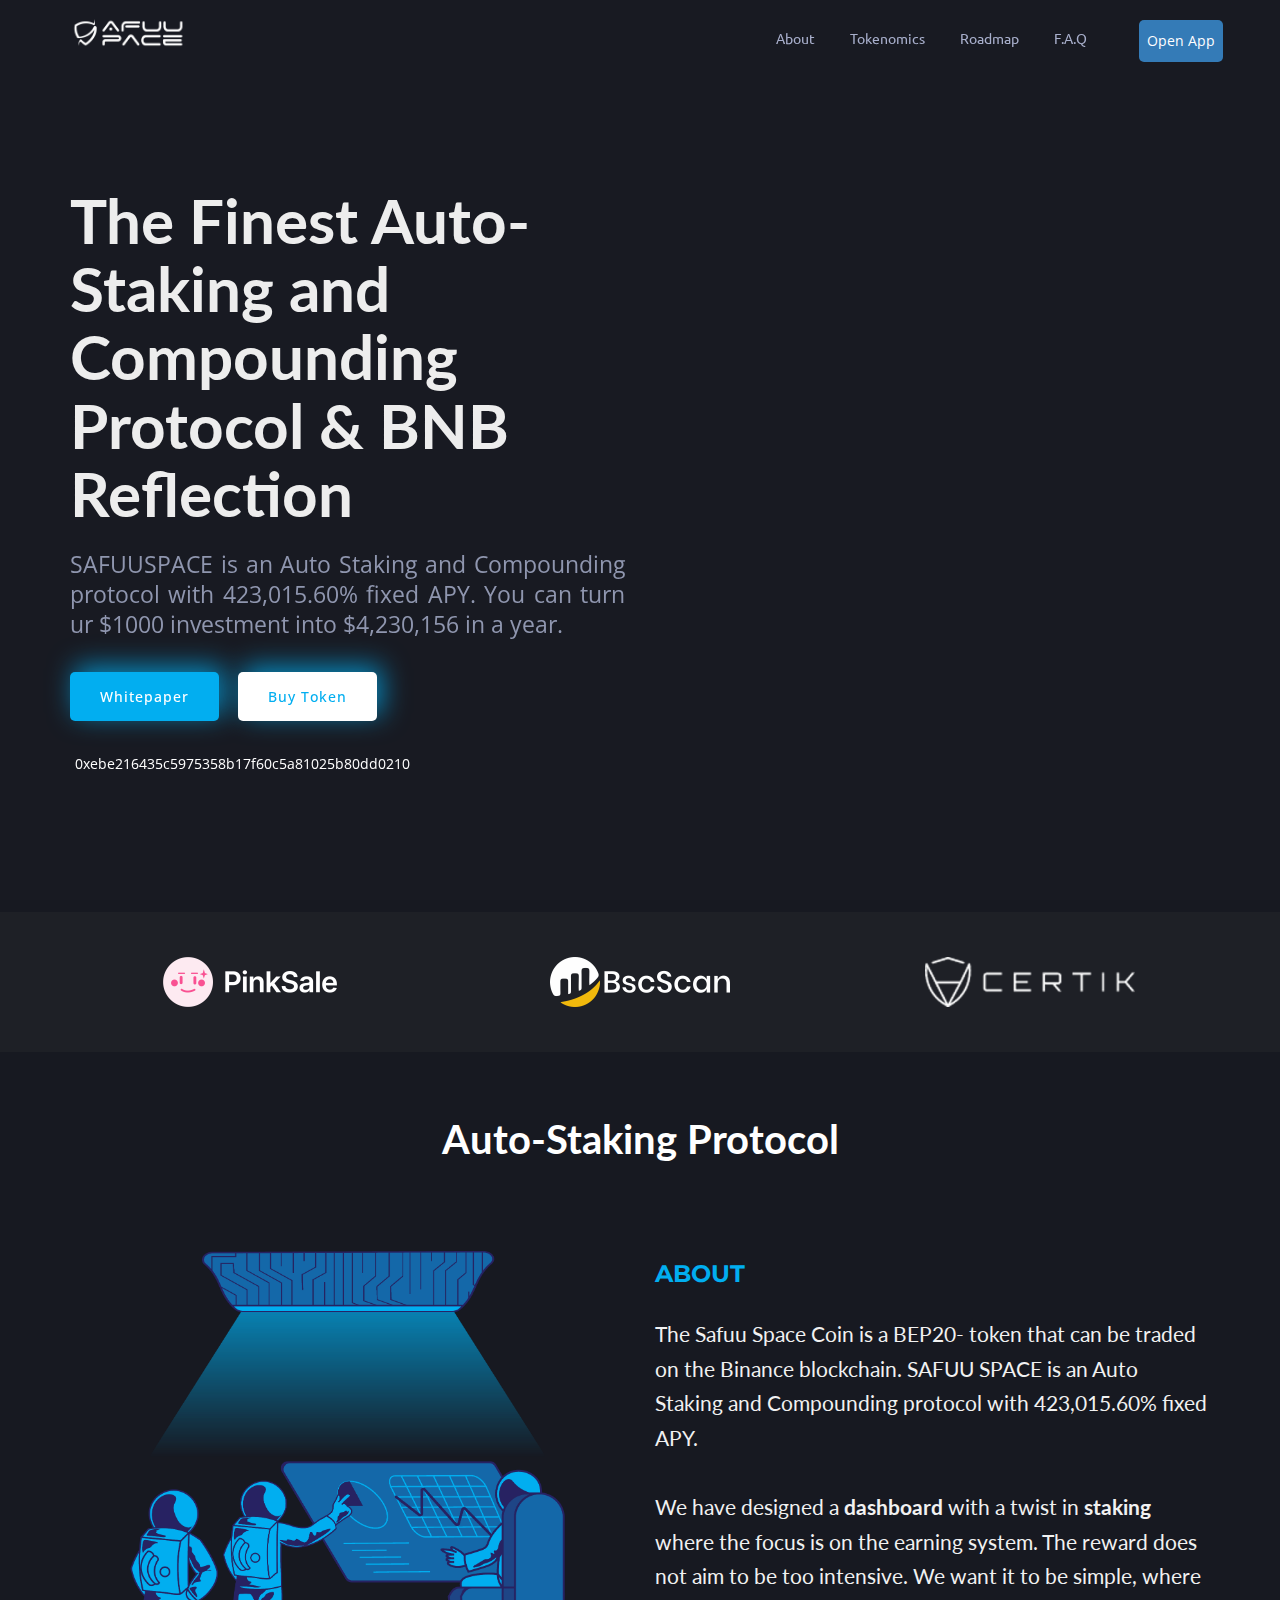
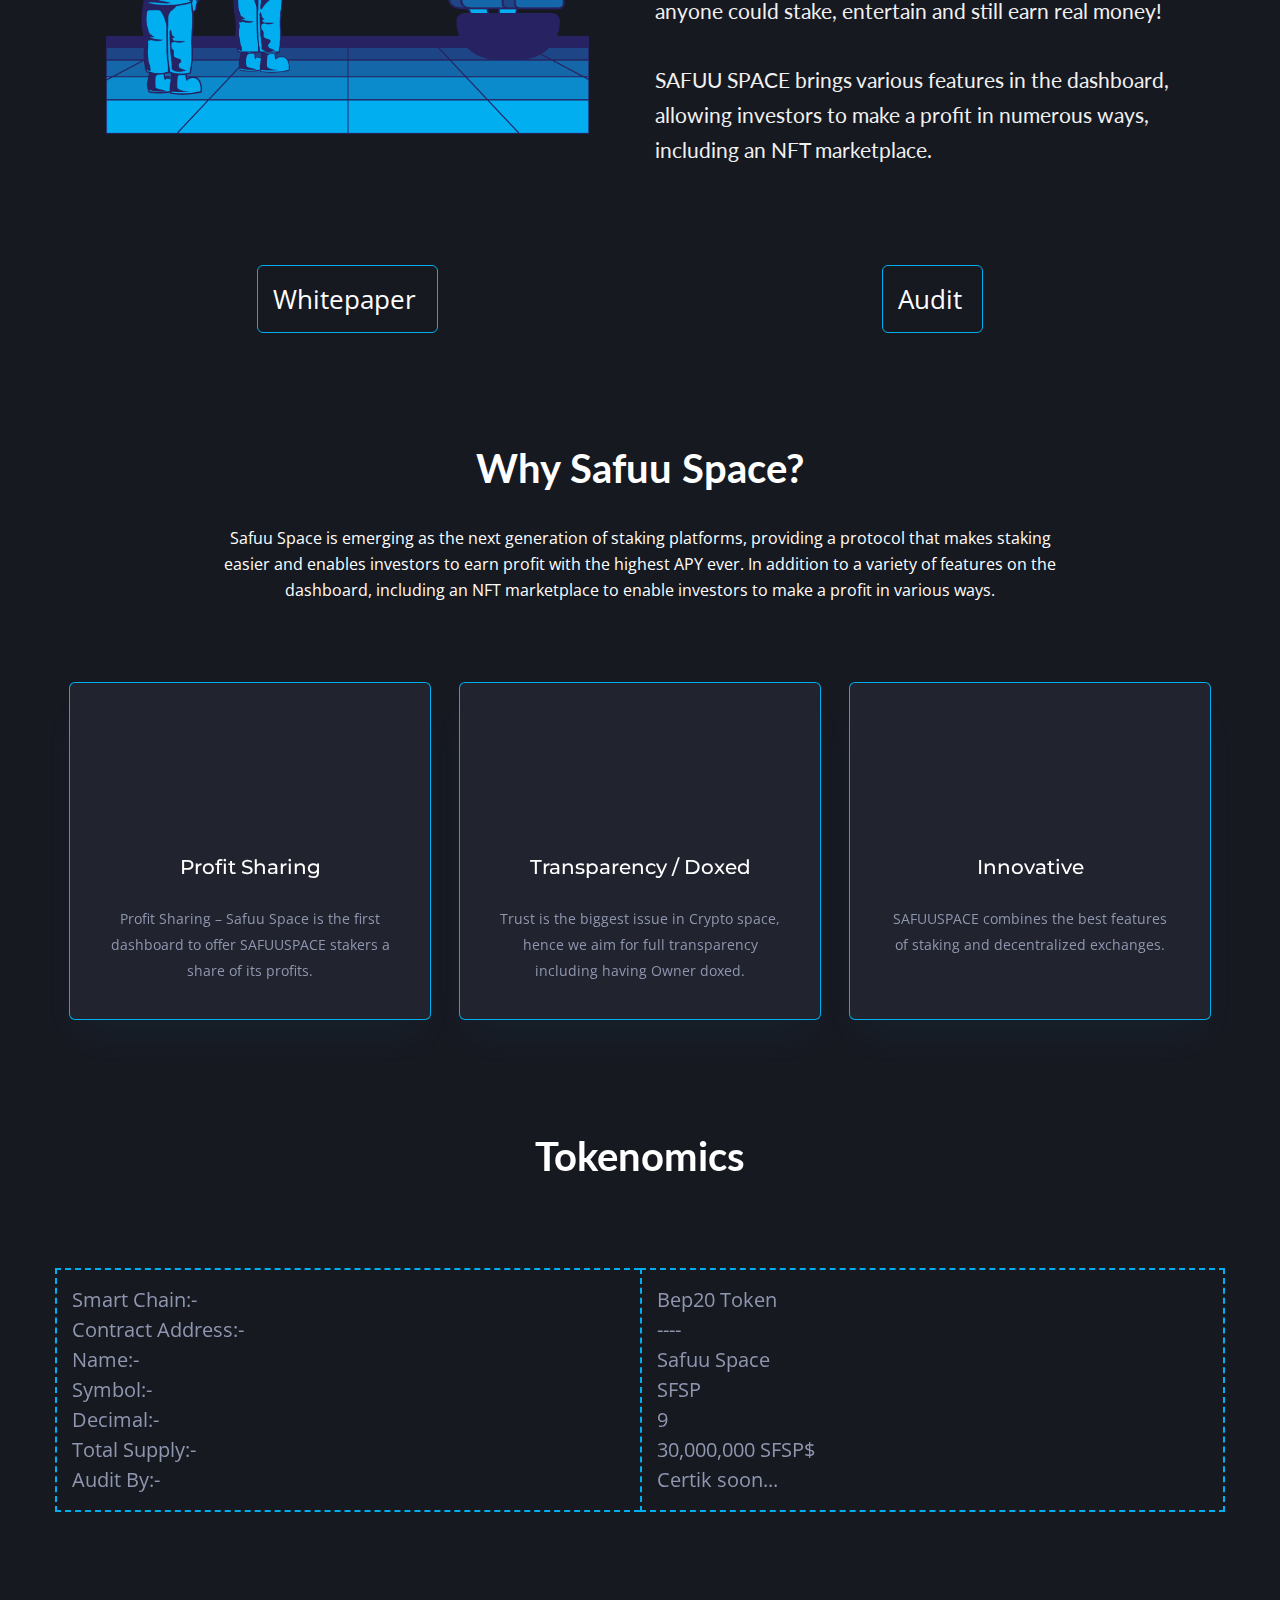
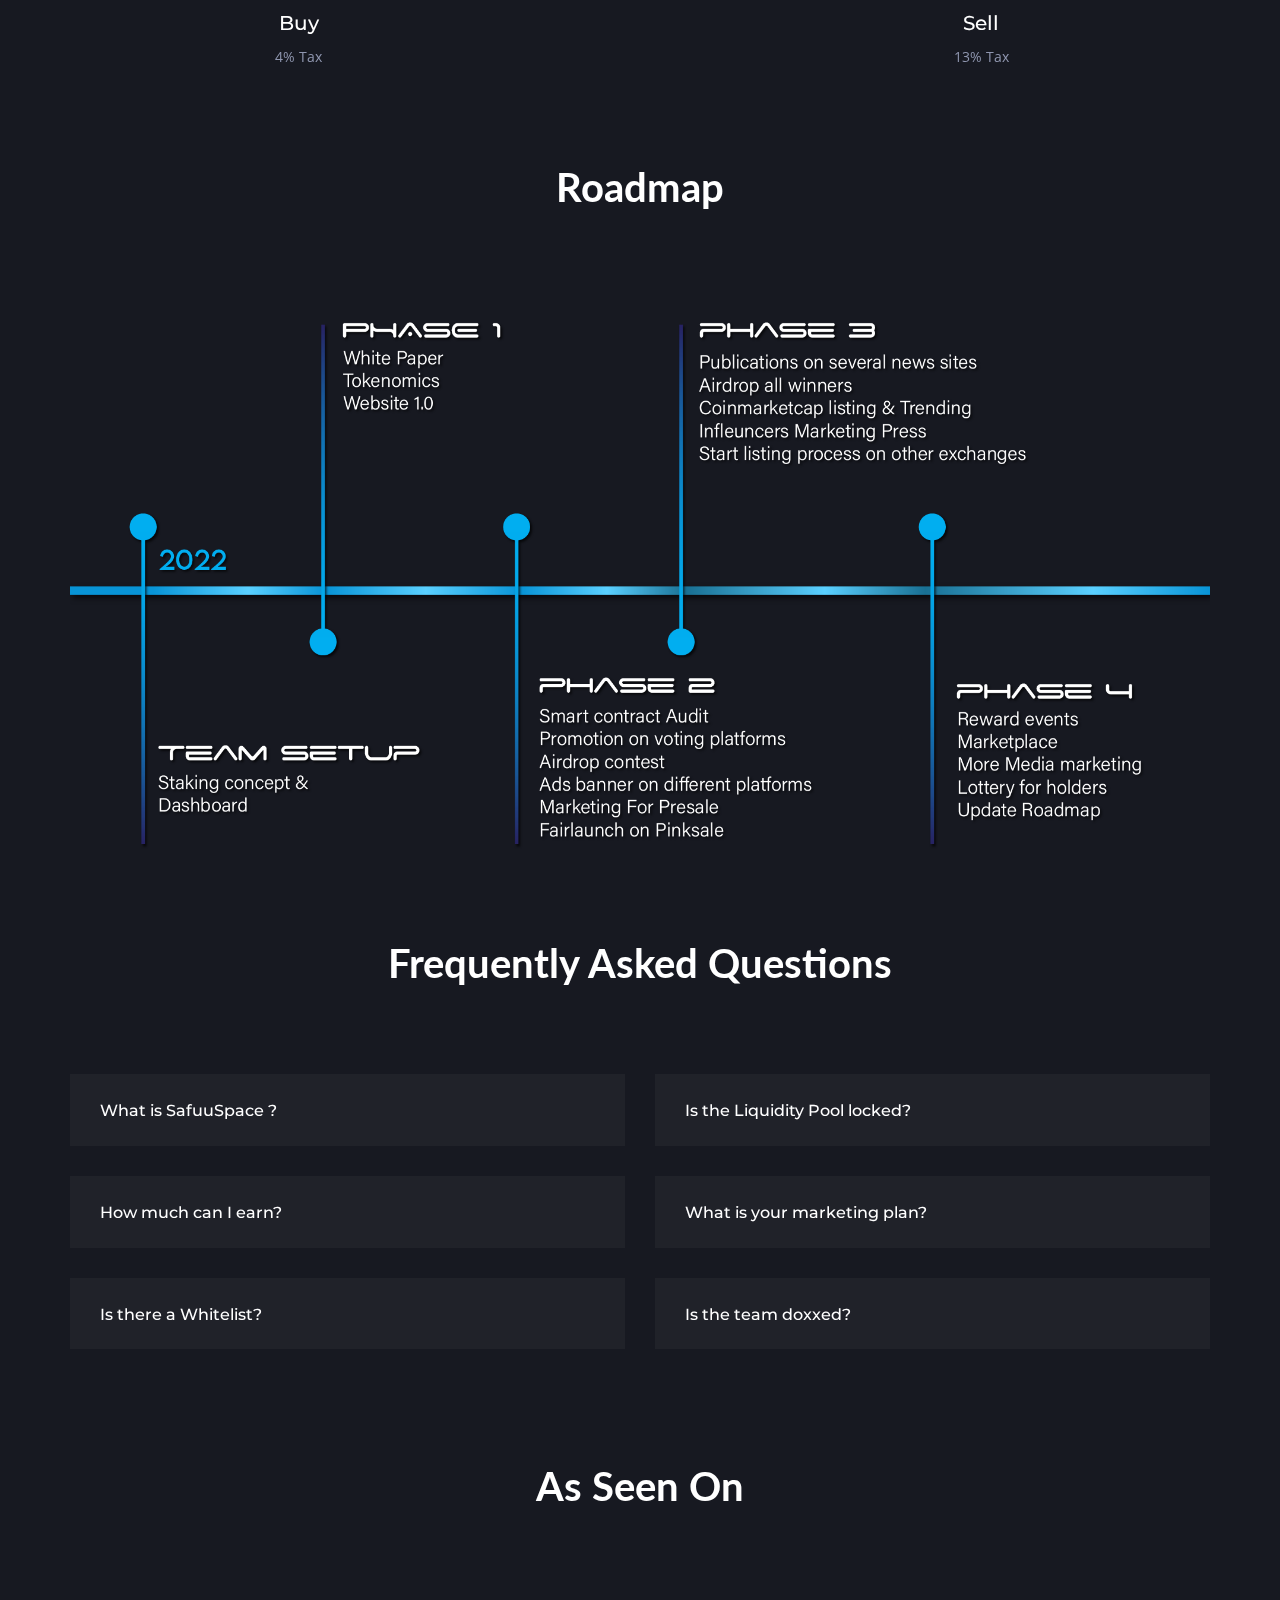
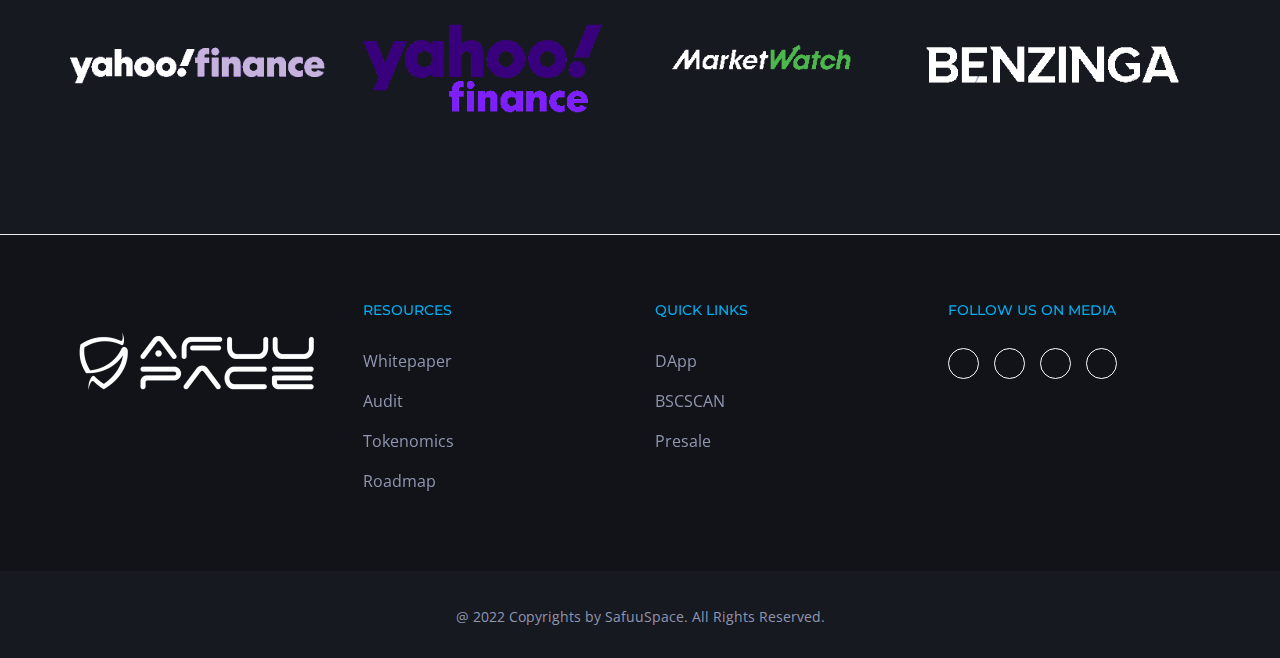
==== index.html @ 27719925 "updates" ====
<!DOCTYPE html>
<html lang="en">
	
<!-- Mirrored from bilalmghl.online/html/crypto/crypto/index-2.html by HTTrack Website Copier/3.x [XR&CO'2014], Tue, 22 Mar 2022 23:23:40 GMT -->
<head>
		<meta charset="utf-8">
		<meta http-equiv="X-UA-Compatible" content="IE=edge">
		<meta name="viewport" content="width=device-width, initial-scale=1">
		<!-- The above 3 meta tags *must* come first in the head; any other head content must come *after* these tags -->
        <meta name="robots" content="index, follow" > 
        <meta name="description" content="The Safuu Space Coin is a BEP20- token that can be traded on the Binance blockchain. SAFUU SPACE is an Auto Staking and Compounding protocol with 423,015.60% fixed APY." > 
        <meta name="theme-color" content="#4b6fff">
		<title>SafuuSpace - The Finest Auto-Staking and Compounding Protocol & BNB Reflection</title>
		<!-- Bootstrap -->
		<link href="css/bootstrap.css" rel="stylesheet">
        <!-- Animate CSS -->
        <link href="css/animate.css" rel="stylesheet">
        <!-- Scroll Animation -->
        <link href="css/aos.css" rel="stylesheet">
        <!-- Flat Icon CSS -->
        <link href="css/svg.css" rel="stylesheet">
        <!-- Slick Slider CSS -->
        <link href="css/slick.css" rel="stylesheet">
        <!-- Responsive Menu css -->
        <link rel="stylesheet" href="css/responsivemenu.css">
        <!-- Typography CSS -->
        <link href="css/typography.css" rel="stylesheet">   
        <!-- Widget Css -->
        <link href="css/widget.css" rel="stylesheet">
        <!-- Short Code CSS -->
        <link href="css/shortcode.css" rel="stylesheet">
        <!-- Custom Style CSS -->
		<link href="style.css" rel="stylesheet">
        <!-- Color CSS -->
        <link href="css/color.css" rel="stylesheet">
        <!-- Responsive CSS -->
        <link href="css/responsive.css" rel="stylesheet">
        <!-- Google Font Link -->
        <link href="https://fonts.googleapis.com/css?family=Montserrat:300,400,600,700|Open+Sans|Ubuntu" rel="stylesheet">
        <!-- FAVICONS -->
        <link rel="shortcut icon" href="images/safuuspace/icons/icon-01.ico">
        <link rel="apple-touch-icon" href="images/safuuspace/icons/icon-01.ico">
        <link rel="apple-touch-icon" sizes="72x72" href="images/safuuspace/icons/icon-01.ico">
        <link rel="apple-touch-icon" sizes="114x114" href="images/safuuspace/icons/icon-01.ico">
        <link rel="icon" sizes="192x192" href="images/safuuspace/icons/icon-01.ico">
	</head>
	<body class="crypton-vertion">
        <!-- LOADER --> 
        <div id="loader-overflow">
          <div id="loader3" class="loader-cont">Please enable JS</div>
        </div> 
		<div class="main-wrapper">
            <!-- Header Start -->     
            <header id="header" class="oscar-header-3">
                <script type="text/javascript" src="https://files.coinmarketcap.com/static/widget/coinMarquee.js"></script><div id="coinmarketcap-widget-marquee" coins="1,1027,825,1839,52,2010,74,5426,4847,3890" currency="USD" theme="light" transparent="true" show-symbol-logo="true"></div>
                <!-- Navigation Outer Wrap Start -->
                <div class="nav-outer sticky-header" style="padding-top: 1em;">
                    <div class="container">
                        <!-- Logo Start -->
                        <h1 class="logo">
                            <a href="" title="oscarthemes">
                                <img src="images/safuuspace/logo.png" alt="oscarthemes">
                                <!-- <img src="images/crypton/logo.png" alt="oscarthemes"> -->
                            </a>
                        </h1>
                        <!-- /Logo End -->
                        <div class="pull-right menu-holder">
                            <div class="mobile-menu"></div>
                            <div id="opg-nav" class="main-menu navigation">
                                <nav>
                                    <ul>
                                        <!-- <li class="active"><a href="#home">Home</a></li>                                                          -->
                                        <li><a href="#about-us">About</a></li>
                                        <li><a href="#tokenomics">Tokenomics</a></li>
                                        <li><a href="#roadmap">Roadmap</a></li>
                                        <li><a href="#faq">F.A.Q</a></li>
                                        <!-- <li class="btn-app-mobile"><a href="#faq">Open App</a></li> -->
                                        <!-- <li><a href="#documents">Documents</a></li> -->
                                        <!-- <li style="border: 1px solid blue;"></li> -->


                                        <!-- <li><a href="#">Blog <span class="caret"></span></a>
                                            <ul class="sub-menu text-left">
                                                <li><a href="blog-grid.html">blog-grid</a></li>
                                                <li><a href="blog-list.html">blog-list</a></li>
                                                <li><a href="single-blog.html">single-blog</a></li>
                                            </ul>
                                        </li> -->
                                    </ul>
                                </nav>
                            </div>
                            <a class="btn-app" href="#">Open App</a>
                        </div>
                    </div>
                </div>
                <!-- /Navigation Outer Wrap End -->
            </header>
            <!-- Static Banner Wrap -->
            <div class="main-banner">
                <div class="container">
                    <div class="row">
                        <div data-aos="fade-right" class="col-sm-6">
                            <div class="banner-caption-wrap">
                                <h1 class="banner-title">The Finest Auto-Staking and Compounding Protocol & BNB Reflection</h1>
                                <p class="banner-caption">
                                    SAFUUSPACE is an Auto Staking and Compounding protocol with 423,015.60% fixed APY. 
                                    You can turn ur $1000 investment into $4,230,156 in a year.
                                </p>
                                <a target="_blank" href="whitepaper.pdf" class="btn radius-5 th-bg v1 d-991-max-none">Whitepaper <i class="far fa-file"></i></a>
                                <a target="_blank" href="whitepaper.pdf" class="btn radius-5 th-bg v2 d-992-min-none" style="margin-left: 0!important;">Whitepaper <i class="far fa-file"></i></a>
                                <a href="#" class="btn radius-5 th-bg v2">Buy Token</a>
                                <a href="#" class="btn radius-5 th-bg v1 open-app">Open App</a>
                                <a class="bscscan-link" target="_blank" href="https://bscscan.com/token/0xebe216435c5975358b17f60c5a81025b80dd0210">
                                    <i class="fas fa-file-contract" style="margin-right: 5px;"></i> 0xebe216435c5975358b17f60c5a81025b80dd0210 <i style="margin-left: 5px;" class="fas fa-chevron-right"></i>
                                </a>
                            </div>
                        </div>
                        <div data-aos="fade-left" class="col-sm-6 d-xs-none">
                            <div class="banner-thumb">
                                <img src="images/safuuspace/welcome.png" alt="">
                            </div>
                            <br>
                        </div>
                    </div>
                </div>
            </div>
            <div id="main-contant" class="main-contant">  
                <!-- Partners -->
                <section class="partners">
                    <div class="featured-slider-section" id="partners">
                        <div class="container">
                            <div class="row">
                                <div class="col-md-4 text-center">
                                    <img src="images/safuuspace/partners/pinksale.png">
                                </div>
                                <div class="col-md-4 text-center">
                                    <img src="images/safuuspace/partners/BSC-scan.png">
                                </div>
                                <div class="col-md-4 text-center">
                                    <img src="images/safuuspace/partners/certic.png">
                                </div>
                                <div class="col-md-3 d-none text-center">
                                    <img src="images/safuuspace/partners/pancakeswape.webp">
                                </div>
                            </div>
                        </div>
                    </div>
                </section>
                <!-- About Us -->
                <section id="about-us">
                    <div class="container">
                        <h2 class="section-title text-center"> Auto-Staking Protocol </h2>
                        <div class="row pt-5">
                            <div class="col-md-6 text-center">
                                <img class="about-us-img" src="images/safuuspace/about-us.png">
                            </div>
                            <div class="col-md-6">
                                <h4 class="text-safuuspace"> About </h4>
                                <p class="about-text">
                                    The Safuu Space Coin is a BEP20- token that can be traded on the Binance blockchain. SAFUU SPACE is an Auto Staking and Compounding protocol with 423,015.60% fixed APY.
                                    <br> <br>
                                    We have designed a <b>dashboard</b> with a twist in <b>staking</b> where the focus is on the earning system. The reward does not aim to be too intensive. We want it to be simple, where anyone could stake, entertain and still earn real money!
                                    <br> <br>
                                    SAFUU SPACE brings various features in the dashboard, allowing investors to make a profit in numerous ways, including an NFT marketplace.
                                </p>
                            </div>
                        </div>
                    </div>
                </section>
                <!-- Documents -->
                <section id="documents">
                    <div class="container">
                        <div class="row">
                            <div class="col-md-6 text-center">
                                <a class="btn-whitepaper" target="_blank" href="whitepaper.pdf">Whitepaper <i class="fas fa-file-pdf"></i></a>
                            </div>
                            <div class="col-md-6 text-center">
                                <a class="btn-audit" href="#">Audit <i class="fab fa-github"></i></a>
                            </div>
                        </div>
                    </div>
                </section>
                <!-- Why Us -->
                <section id="why-us">
                    <div class="container">
                        <h2 class="section-title text-center"> Why Safuu Space? </h2>
                        <p class="text-center" style="width: 75%;margin: auto;color: white; font-size: 16px;margin-top: 2.2em;">
                            Safuu Space is emerging as the next generation of staking platforms, providing a protocol that makes staking easier and enables investors to earn profit with the highest APY ever. In addition to a variety of features on the dashboard, including an NFT marketplace to enable investors to make a profit in various ways.
                        </p>
                        <div class="row pt-5">
                            <div data-aos="fade-up" data-aos-delay="600" class="col-md-4 hidden-sm aos-init aos-animate">
                                <div class="features-thumb-2 radius-5">
                                    <div class="svg-icon th-cl">
                                        <img style="max-height: 150px;" src="images/safuuspace/icons/icon-05.png" alt="">
                                    </div>
                                    <div class="text">
                                        <h6 class="title"><a href="#why-us">Profit Sharing</a></h6>
                                        <p>Profit Sharing – Safuu Space is the first dashboard to offer SAFUUSPACE stakers a share of its profits.</p>
                                    </div>
                                </div>
                            </div>
                            <!--  -->
                            <div data-aos="fade-up" data-aos-delay="600" class="col-md-4 hidden-sm aos-init aos-animate">
                                <div class="features-thumb-2 radius-5">
                                    <div class="svg-icon th-cl">
                                        <img style="max-height: 150px;" src="images/safuuspace/icons/icon-11.png" alt="">
                                    </div>
                                    <div class="text">
                                        <h6 class="title"><a href="#why-us">Transparency / Doxed</a></h6>
                                        <p>Trust is the biggest issue in Crypto space, hence we aim for full transparency including having Owner doxed.</p>
                                    </div>
                                </div>
                            </div>
                            <!--  -->
                            <div data-aos="fade-up" data-aos-delay="600" class="col-md-4 hidden-sm aos-init aos-animate">
                                <div class="features-thumb-2 radius-5">
                                    <div class="svg-icon th-cl">
                                        <img style="max-height: 150px;" src="images/safuuspace/icons/icon-12.png" alt="">
                                    </div>
                                    <div class="text">
                                        <h6 class="title"><a href="#why-us">Innovative</a></h6>
                                        <p>SAFUUSPACE combines the best features of staking  and decentralized exchanges.</p>
                                    </div>
                                </div>
                            </div>
                        </div>
                    </div>
                </section>
                <!-- Why Us -->
                <section id="tokenomics">
                    <div class="container">
                        <h2 class="section-title text-center"> Tokenomics </h2>
                        <!-- <p class="text-center" style="width: 75%;margin: auto;color: white; font-size: 16px;margin-top: 2.2em;"></p> -->
                        <div class="row pt-5">
                            <div class="col-xs-6 tokenomics-1">
                                Smart Chain:- <br>
                                Contract Address:- <br>
                                Name:-<br>
                                Symbol:-<br>
                                Decimal:-<br>
                                Total Supply:-<br>
                                Audit By:-<br>
                            </div>
                            <div class="col-xs-6 tokenomics-2">
                                Bep20 Token <br>
                                ----<br>
                                Safuu Space<br>
                                SFSP<br>
                                9<br>
                                30,000,000 SFSP$<br>
                                Certik soon...<br>
                            </div>
                        </div>
                        <div class="row pt-5">
                            <!-- Buy -->
                            <div class="col-md-5 text-center">
                                <h3><i class="fas fa-money-check-alt fa-2x"></i></h3>
                                <h5>Buy</h5>
                                <p>4% Tax</p>
                            </div>
                            <!-- Icons -->
                            <div class="col-md-2 mt-5">
                            </div>
                            <!-- Sell -->
                            <div class="col-md-5 text-center">
                                <h3><i class="fas fa-money-check fa-2x"></i></h3>
                                <h5>Sell</h5>
                                <p>13% Tax</p>
                            </div>
                        </div>
                        
                    </div>
                </section>
                <!-- Roadmap -->
                <section id="roadmap">
                    <div class="container">
                        <h2 class="section-title text-center"> Roadmap </h2>
                        <!-- <p class="text-center" style="width: 75%;margin: auto;color: white; font-size: 16px;margin-top: 2.2em;"></p> -->
                        <div class="pt-5">
                            <img class="roadmap" src="images/safuuspace/roadmap.png">
                            <img class="roadmap-mobile" src="images/safuuspace/roadmap-mobile.png">
                        </div>
                    </div>
                </section>
                <!-- FAQ -->
                <section id="faq">
                    <div class="container">
                        <h2 class="section-title text-center"> Frequently Asked Questions </h2>
                        <!-- <p class="text-center" style="width: 75%;margin: auto;color: white; font-size: 16px;margin-top: 2.2em;"></p> -->
                        <div class="row pt-5">
                            <div class="col-md-6 col-sm-6" id="accordion" role="tablist" aria-multiselectable="true">
                                <!-- Collapse Thumb Start -->
                                <div class="simple-accordian panel panel-default">
                                    <div class="panel-heading" role="tab" id="heading1">
                                        <h4 class="panel-title">
                                            <a role="button" data-toggle="collapse" data-parent="#accordion" href="#collapse1" aria-expanded="true" aria-controls="collapse1">What is SafuuSpace ?</a>
                                        </h4>
                                    </div>
                                    <div id="collapse1" class="panel-collapse collapse" role="tabpanel" aria-labelledby="heading1">
                                        <div class="panel-body">
                                            The Safuu Space Coin is a BEP20- token that can be traded on the Binance blockchain. SAFUU SPACE is an Auto Staking and Compounding protocol with 423,015.60% fixed APY.
                                        </div>
                                    </div>
                                </div>
                                <!-- Collapse Thumb Start -->
                                <div class="simple-accordian panel panel-default">
                                    <div class="panel-heading" role="tab" id="heading2">
                                        <h4 class="panel-title">
                                            <a role="button" data-toggle="collapse" data-parent="#accordion" href="#collapse2" aria-expanded="true" aria-controls="collapse2">How much can I earn?</a>
                                        </h4>
                                    </div>
                                    <div id="collapse2" class="panel-collapse collapse" role="tabpanel" aria-labelledby="heading2">
                                        <div class="panel-body">
                                            With Our 423,015.60% fixed APY
                                            You can turn ur $1000 investment
                                            into $4,230,156 in a year
                                        </div>
                                    </div>
                                </div>
                                <!-- Collapse Thumb Start -->
                                <div class="simple-accordian panel panel-default">
                                    <div class="panel-heading" role="tab" id="heading3">
                                        <h4 class="panel-title">
                                            <a role="button" data-toggle="collapse" data-parent="#accordion" href="#collapse3" aria-expanded="true" aria-controls="collapse3">Is there a Whitelist?</a>
                                        </h4>
                                    </div>
                                    <div id="collapse3" class="panel-collapse collapse" role="tabpanel" aria-labelledby="heading3">
                                        <div class="panel-body">
                                            No, there is no Whitelist <br>
                                            A) We do not believe in it being necessary due to our marketing efforts. <br>
                                            B) We believe in fairness and accessibility so we will host a Fair Launch. We don’t believe in giving priority to some communities while side casting others.
                                        </div>
                                    </div>
                                </div>
                            </div>
                            <div class="col-md-6 col-sm-6" id="second-accordion" role="tablist" aria-multiselectable="true">
                                <!-- Collapse Thumb Start -->
                                <div class="simple-accordian panel panel-default">
                                    <div class="panel-heading" role="tab" id="heading4">
                                        <h4 class="panel-title">
                                            <a role="button" data-toggle="collapse" data-parent="#second-accordion" href="#collapse4" aria-expanded="true" aria-controls="collapse4">Is the Liquidity Pool locked?</a>
                                        </h4>
                                    </div>
                                    <div id="collapse4" class="panel-collapse collapse" role="tabpanel" aria-labelledby="heading4">
                                        <div class="panel-body">
                                            Yes. It's locked for 12 months.
                                        </div>
                                    </div>
                                </div>
                                <!-- Collapse Thumb Start -->
                                <div class="simple-accordian panel panel-default">
                                    <div class="panel-heading" role="tab" id="heading5">
                                        <h4 class="panel-title">
                                            <a role="button" data-toggle="collapse" data-parent="#second-accordion" href="#collapse5" aria-expanded="true" aria-controls="collapse5">What is your marketing plan?</a>
                                        </h4>
                                    </div>
                                    <div id="collapse5" class="panel-collapse collapse" role="tabpanel" aria-labelledby="heading5">
                                        <div class="panel-body">
                                            You can find information about this in our Telegram chat. A lot of advertising is planned. All announcements will be published in our chat.
                                        </div>
                                    </div>
                                </div>
                                <!-- Collapse Thumb Start -->
                                <div class="simple-accordian panel panel-default">
                                    <div class="panel-heading" role="tab" id="heading6">
                                        <h4 class="panel-title">
                                            <a role="button" data-toggle="collapse" data-parent="#second-accordion" href="#collapse6" aria-expanded="true" aria-controls="collapse6">Is the team doxxed?</a>
                                        </h4>
                                    </div>
                                    <div id="collapse6" class="panel-collapse collapse" role="tabpanel" aria-labelledby="heading6">
                                        <div class="panel-body">
                                            The team is privately doxxed to Pinksale.
                                        </div>
                                    </div>
                                </div>
                            </div>
                        </div>
                    </div>
                </section>
                <!-- Featured In -->
                <section id="featured-in" class="border-bottom">
                    <!-- Featured Item Section Start -->
                    <div class="featured-slider-section mb-60" id="featured">
                        <div class="container">
                            <!-- Simple Heading Start -->
                        <h2 class="section-title text-center"> As Seen On </h2>
                            <!-- Simple Heading End -->
                            <div class="row featured-slider pt-5">
                                <div class="col-md-3">
                                    <!-- Featured Thumb Start -->
                                    <div class="featured-thumb">
                                        <a href="#"><img src="images/safuuspace/featured/yahoo-finance.png" alt=""></a>
                                    </div>
                                    <!-- Featured Thumb End -->
                                </div>
                                <div class="col-md-3">
                                    <!-- Featured Thumb Start -->
                                    <div class="featured-thumb">
                                        <a href="#"><img src="images/safuuspace/featured/yahoo-news.png" alt=""></a>
                                    </div>
                                    <!-- Featured Thumb End -->
                                </div>
                                <div class="col-md-3">
                                    <!-- Featured Thumb Start -->
                                    <div class="featured-thumb">
                                        <a href="#"><img src="images/safuuspace/featured/marketwatch.png" alt=""></a>
                                    </div>
                                    <!-- Featured Thumb End -->
                                </div>
                                <div class="col-md-3">
                                    <!-- Featured Thumb Start -->
                                    <div class="featured-thumb">
                                        <a href="#"><img src="images/safuuspace/featured/benzinga.png" alt=""></a>
                                    </div>
                                    <!-- Featured Thumb End -->
                                </div>
                                <div class="col-md-3">
                                    <!-- Featured Thumb Start -->
                                    <div class="featured-thumb">
                                        <a href="#"><img src="images/safuuspace/featured/dkoding.png" alt=""></a>
                                    </div>
                                    <!-- Featured Thumb End -->
                                </div>
                            </div>
                        </div>
                    </div>
                </section>
                <!-- Footer -->
                <footer class="osr-footer-2 dark-black">
                    <div class="container">
                        <div class="row">
                            <div class="col-md-3 col-sm-6">
                                <div class="widget widget_about">
                                    <div class="widget-title">
                                        <h5 class="title th-cl d-none">About SafuuSpace</h5>
                                    </div>
                                    <div class="text">
                                        <!-- <p>Lorem ipsum dolor sit amet, consect adipiscing elit, sed do eiusmod tempor incididunt.</p> -->
                                        <img src="images/safuuspace/logo.png">
                                    </div>
                                </div>
                            </div>
                            <div class="col-md-3 col-sm-6" style="min-height: 128px;">
                                <!-- Widget Nav Menu Start --> 
                                <div class="widget widget_nav_menu">
                                    <div class="widget-title">
                                        <h5 class="title th-cl">Resources</h5>
                                    </div>
                                    <ul>
                                        <li><a target="_blank" href="whitepaper.pdf">Whitepaper</a></li>
                                        <li><a target="_blank" href="whitepaper.pdf">Audit</a></li>
                                        <li><a href="#tokenomics">Tokenomics</a></li>
                                        <li><a href="#roadmap">Roadmap</a></li>
                                    </ul>
                                </div>
                            </div>
                            <div class="col-md-3 col-sm-6">
                                <!-- Widget Nav Menu Start --> 
                                <div class="widget widget_nav_menu">
                                    <div class="widget-title">
                                        <h5 class="title th-cl">Quick Links</h5>
                                    </div>
                                    <ul>
                                        <li><a target="_blank" href="#">dApp</a></li>
                                        <li><a target="_blank" href="#">BSCSCAN</a></li>
                                        <li><a target="_blank" href="#">Presale</a></li>
                                    </ul>
                                </div>
                            </div>
                            <div class="col-md-3 col-sm-6"> 
                                <div class="widget widget-newsletter">
                                    <div class="widget-title">
                                        <h5 class="title th-cl">Follow us on media</h5> 
                                    </div>
                                    <div class="newsletter-widget">
                                        <!-- <p>Stay connect with us</p> -->
                                        <ul class="social-list long">
                                            <!-- <li><a target="_blank" href="https://twitter.com/Safuuspace"><i class="fab fa-facebook-f"></i></a></li> -->
                                            <li><a target="_blank" href="https://t.me/safuuspace"><i class="fas fa-paper-plane"></i></a></li>
                                            <li><a target="_blank" href="https://twitter.com/Safuuspace"><i class="fab fa-twitter"></i></a></li>
                                            <li><a target="_blank" href="https://www.reddit.com/user/safuuspace"><i class="fab fa-reddit"></i></a></li>
                                            <li><a target="_blank" href="https://github.com/safuuspace"><i class="fab fa-github"></i></a></li>
                                            <!-- <li><a target="_blank" href="#"><i class="fas fa-map-marker-alt"></i></a></li> -->
                                        </ul>
                                    </div>
                                </div>
                            </div>
                        </div>
                    </div>
                </footer>
                <div class="copy-right">
                    <div class="container">
                        <p class="text-center">@ 2022 Copyrights by SafuuSpace. All Rights Reserved.</p>
                        <div class="pull-left">
                        </div>
                        <div class="pull-right d-none">
                            <ul class="short-nav">
                            </ul>
                        </div>
                    </div>
                </div>
            </div>
		</div>
    	<!-- jQuery -->
    	<script src="js/jquery.js"></script>
    	<!-- bootstrap -->
    	<script src="js/bootstrap.js"></script>
        <!-- Scroll Animation -->
        <script src="js/aos.js"></script>
        <!--Responsive Menu js -->
        <script src="js/responsivemenu.js"></script>
        <!-- Onepage Nav Js -->
        <script src="js/jquery.nav.js"></script>
        <!-- Smooth Scroll -->
        <!--<script src="js/smooth-scroll.js"></script>-->
        <!-- CountDown Js -->
        <script src="js/countdown.js"></script>
        <script src="js/waypoints-min.js"></script>
        <!-- Slick Slider -->
        <script src="js/slick.min.js"></script>
        <!-- Fontawesome Js -->
        <!-- <script src="js/fontawesome.js"></script> -->
        <!--Custom Script-->
    	<script src="js/custom.js"></script>
        <script src="https://kit.fontawesome.com/081bdfb185.js" crossorigin="anonymous"></script>
        <script>
            $(window).scroll(function() {
                if ($(this).scrollTop()>150)
                {
                    $('#coinmarketcap-widget-marquee').addClass('d-none');
                }
                else
                {
                    $('#coinmarketcap-widget-marquee').removeClass('d-none');
                    // $('#coinmarketcap-widget-marquee').show(1000);
                }
            });
        </script>
	</body>

<!-- Mirrored from bilalmghl.online/html/crypto/crypto/index-2.html by HTTrack Website Copier/3.x [XR&CO'2014], Tue, 22 Mar 2022 23:24:38 GMT -->
</html>
---- css/svg.css ----
@font-face {
  font-family: 'oscarthemes';
  src:  url('../fonts/oscarthemes.eot?5w6p6w');
  src:  url('../fonts/oscarthemes.eot?5w6p6w#iefix') format('embedded-opentype'),
    url('../fonts/oscarthemes.ttf?5w6p6w') format('truetype'),
    url('../fonts/oscarthemes.woff?5w6p6w') format('woff'),
    url('../fonts/oscarthemes.svg?5w6p6w#oscarthemes') format('svg');
  font-weight: normal;
  font-style: normal;
}

[class^="icon-"], [class*=" icon-"] {
  /* use !important to prevent issues with browser extensions that change fonts */
  font-family: 'oscarthemes' !important;
  speak: none;
  font-style: normal;
  font-weight: normal;
  font-variant: normal;
  text-transform: none;
  line-height: 1;

  /* Better Font Rendering =========== */
  -webkit-font-smoothing: antialiased;
  -moz-osx-font-smoothing: grayscale;
}

.icon-analytics-21:before {
  content: "\e900";
}
.icon-chart:before {
  content: "\e901";
}
.icon-employee-7:before {
  content: "\e902";
}
.icon-point-of-service:before {
  content: "\e903";
}
.icon-analytics-20:before {
  content: "\e904";
}
.icon-money-bag:before {
  content: "\e905";
}
.icon-purse:before {
  content: "\e906";
}
.icon-woman-5:before {
  content: "\e907";
}
.icon-add-user:before {
  content: "\e908";
}
.icon-analytics-19:before {
  content: "\e909";
}
.icon-bank:before {
  content: "\e90a";
}
.icon-tax-1:before {
  content: "\e90b";
}
.icon-bar-chart-1:before {
  content: "\e90c";
}
.icon-diamond:before {
  content: "\e90d";
}
.icon-employees-2:before {
  content: "\e90e";
}
.icon-mobile-phone:before {
  content: "\e90f";
}
.icon-analytics-18:before {
  content: "\e910";
}
.icon-employee-6:before {
  content: "\e911";
}
.icon-exchange:before {
  content: "\e912";
}
.icon-tax:before {
  content: "\e913";
}
.icon-employee-5:before {
  content: "\e914";
}
.icon-pie-chart-4:before {
  content: "\e915";
}
.icon-profits-1:before {
  content: "\e916";
}
.icon-yens:before {
  content: "\e917";
}
.icon-employee-4:before {
  content: "\e918";
}
.icon-euro:before {
  content: "\e919";
}
.icon-presentation-3:before {
  content: "\e91a";
}
.icon-safebox:before {
  content: "\e91b";
}
.icon-analytics-17:before {
  content: "\e91c";
}
.icon-idea:before {
  content: "\e91d";
}
.icon-question2:before {
  content: "\e91e";
}
.icon-shield:before {
  content: "\e91f";
}
.icon-analytics-16:before {
  content: "\e920";
}
.icon-captain:before {
  content: "\e921";
}
.icon-smartphone-1:before {
  content: "\e922";
}
.icon-wallet-1:before {
  content: "\e923";
}
.icon-analytics-15:before {
  content: "\e924";
}
.icon-diploma:before {
  content: "\e925";
}
.icon-piggy-bank:before {
  content: "\e926";
}
.icon-wallet:before {
  content: "\e927";
}
.icon-analytics-14:before {
  content: "\e928";
}
.icon-bullhorn2:before {
  content: "\e929";
}
.icon-pound-sterling:before {
  content: "\e92a";
}
.icon-strongbox:before {
  content: "\e92b";
}
.icon-credit-card3:before {
  content: "\e92c";
}
.icon-pie-chart-3:before {
  content: "\e92d";
}
.icon-trophy2:before {
  content: "\e92e";
}
.icon-yuan:before {
  content: "\e92f";
}
.icon-analytics-13:before {
  content: "\e930";
}
.icon-bitcoin:before {
  content: "\e931";
}
.icon-flags:before {
  content: "\e932";
}
.icon-money:before {
  content: "\e933";
}
.icon-analytics-12:before {
  content: "\e934";
}
.icon-bars2:before {
  content: "\e935";
}
.icon-dollar:before {
  content: "\e936";
}
.icon-stopwatch2:before {
  content: "\e937";
}
.icon-analytics-11:before {
  content: "\e938";
}
.icon-coins:before {
  content: "\e939";
}
.icon-euro2:before {
  content: "\e93a";
}
.icon-target-1:before {
  content: "\e93b";
}
.icon-analytics-10:before {
  content: "\e93c";
}
.icon-desk-chair:before {
  content: "\e93d";
}
.icon-exchange2:before {
  content: "\e93e";
}
.icon-note:before {
  content: "\e93f";
}
.icon-bar-chart:before {
  content: "\e940";
}
.icon-employee-3:before {
  content: "\e941";
}
.icon-growth:before {
  content: "\e942";
}
.icon-box:before {
  content: "\e943";
}
.icon-briefcase-1:before {
  content: "\e944";
}
.icon-presentation-2:before {
  content: "\e945";
}
.icon-analytics-9:before {
  content: "\e946";
}
.icon-briefcase2:before {
  content: "\e947";
}
.icon-video-call-1:before {
  content: "\e948";
}
.icon-gold-ingot:before {
  content: "\e949";
}
.icon-pie-chart-2:before {
  content: "\e94a";
}
.icon-video-call:before {
  content: "\e94b";
}
.icon-analytics-8:before {
  content: "\e94c";
}
.icon-auction:before {
  content: "\e94d";
}
.icon-desk:before {
  content: "\e94e";
}
.icon-career:before {
  content: "\e94f";
}
.icon-pie-chart-1:before {
  content: "\e950";
}
.icon-search2:before {
  content: "\e951";
}
.icon-analytics-7:before {
  content: "\e952";
}
.icon-check2:before {
  content: "\e953";
}
.icon-job:before {
  content: "\e954";
}
.icon-briefcase3:before {
  content: "\e955";
}
.icon-hierarchical-structure:before {
  content: "\e956";
}
.icon-profits:before {
  content: "\e957";
}
.icon-clipboard3:before {
  content: "\e958";
}
.icon-id-card3:before {
  content: "\e959";
}
.icon-loss:before {
  content: "\e95a";
}
.icon-employees-1:before {
  content: "\e95b";
}
.icon-folder3:before {
  content: "\e95c";
}
.icon-invoice:before {
  content: "\e95d";
}
.icon-analytics-6:before {
  content: "\e95e";
}
.icon-idea2:before {
  content: "\e95f";
}
.icon-smartphone:before {
  content: "\e960";
}
.icon-analytics-5:before {
  content: "\e961";
}
.icon-coin-1:before {
  content: "\e962";
}
.icon-employees:before {
  content: "\e963";
}
.icon-bank2:before {
  content: "\e964";
}
.icon-calculator2:before {
  content: "\e965";
}
.icon-medal:before {
  content: "\e966";
}
.icon-analytics-4:before {
  content: "\e967";
}
.icon-bank3:before {
  content: "\e968";
}
.icon-curriculum:before {
  content: "\e969";
}
.icon-atm-machine-1:before {
  content: "\e96a";
}
.icon-presentation-1:before {
  content: "\e96b";
}
.icon-woman-4:before {
  content: "\e96c";
}
.icon-atm-machine:before {
  content: "\e96d";
}
.icon-job-search:before {
  content: "\e96e";
}
.icon-smartphone2:before {
  content: "\e96f";
}
.icon-money-bag2:before {
  content: "\e970";
}
.icon-presentation:before {
  content: "\e971";
}
.icon-speech:before {
  content: "\e972";
}
.icon-analytics-3:before {
  content: "\e973";
}
.icon-credit-card-1:before {
  content: "\e974";
}
.icon-woman-3:before {
  content: "\e975";
}
.icon-analytics-2:before {
  content: "\e976";
}
.icon-credit-card4:before {
  content: "\e977";
}
.icon-man-2:before {
  content: "\e978";
}
.icon-browser:before {
  content: "\e979";
}
.icon-dialog-1:before {
  content: "\e97a";
}
.icon-wallet2:before {
  content: "\e97b";
}
.icon-avatar:before {
  content: "\e97c";
}
.icon-briefcase4:before {
  content: "\e97d";
}
.icon-building3:before {
  content: "\e97e";
}
.icon-business:before {
  content: "\e97f";
}
.icon-coding:before {
  content: "\e980";
}
.icon-creativity:before {
  content: "\e981";
}
.icon-desk-chair2:before {
  content: "\e982";
}
.icon-dialog:before {
  content: "\e983";
}
.icon-email:before {
  content: "\e984";
}
.icon-folder4:before {
  content: "\e985";
}
.icon-graduation:before {
  content: "\e986";
}
.icon-growth2:before {
  content: "\e987";
}
.icon-handshake3:before {
  content: "\e988";
}
.icon-house:before {
  content: "\e989";
}
.icon-idea3:before {
  content: "\e98a";
}
.icon-key2:before {
  content: "\e98b";
}
.icon-list2:before {
  content: "\e98c";
}
.icon-mail:before {
  content: "\e98d";
}
.icon-mask:before {
  content: "\e98e";
}
.icon-medal2:before {
  content: "\e98f";
}
.icon-money-1:before {
  content: "\e990";
}
.icon-mortarboard:before {
  content: "\e991";
}
.icon-newspaper3:before {
  content: "\e992";
}
.icon-padlock:before {
  content: "\e993";
}
.icon-path:before {
  content: "\e994";
}
.icon-placeholder:before {
  content: "\e995";
}
.icon-presentation2:before {
  content: "\e996";
}
.icon-presentation-12:before {
  content: "\e997";
}
.icon-responsive:before {
  content: "\e998";
}
.icon-resume:before {
  content: "\e999";
}
.icon-sir:before {
  content: "\e99a";
}
.icon-smartphone3:before {
  content: "\e99b";
}
.icon-strength:before {
  content: "\e99c";
}
.icon-target:before {
  content: "\e99d";
}
.icon-target-12:before {
  content: "\e99e";
}
.icon-telescope:before {
  content: "\e99f";
}
.icon-translator:before {
  content: "\e9a0";
}
.icon-trophy3:before {
  content: "\e9a1";
}
.icon-ukelele:before {
  content: "\e9a2";
}
.icon-balance:before {
  content: "\e9a3";
}
.icon-employee-2:before {
  content: "\e9a4";
}
.icon-pie-chart:before {
  content: "\e9a5";
}
.icon-analytics-1:before {
  content: "\e9a6";
}
.icon-employee-1:before {
  content: "\e9a7";
}
.icon-money2:before {
  content: "\e9a8";
}
.icon-analytics:before {
  content: "\e9a9";
}
.icon-coin:before {
  content: "\e9aa";
}
.icon-employee:before {
  content: "\e9ab";
}
.icon-target2:before {
  content: "\e9ac";
}
.icon-telemarketer-1:before {
  content: "\e9ad";
}
.icon-telemarketer:before {
  content: "\e9ae";
}
.icon-man-1:before {
  content: "\e9af";
}
.icon-woman-2:before {
  content: "\e9b0";
}
.icon-man:before {
  content: "\e9b1";
}
.icon-boss:before {
  content: "\e9b2";
}
.icon-group:before {
  content: "\e9b3";
}
.icon-woman-1:before {
  content: "\e9b4";
}
.icon-woman:before {
  content: "\e9b5";
}
.icon-abacus:before {
  content: "\e9b6";
}
.icon-agenda:before {
  content: "\e9b7";
}
.icon-air-conditioner:before {
  content: "\e9b8";
}
.icon-alarm-clock:before {
  content: "\e9b9";
}
.icon-amount:before {
  content: "\e9ba";
}
.icon-auction2:before {
  content: "\e9bb";
}
.icon-balance2:before {
  content: "\e9bc";
}
.icon-barrier:before {
  content: "\e9bd";
}
.icon-bathtub:before {
  content: "\e9be";
}
.icon-blueprint:before {
  content: "\e9bf";
}
.icon-box2:before {
  content: "\e9c0";
}
.icon-briefcase5:before {
  content: "\e9c1";
}
.icon-briefcase-12:before {
  content: "\e9c2";
}
.icon-briefcase-2:before {
  content: "\e9c3";
}
.icon-calculator3:before {
  content: "\e9c4";
}
.icon-calculator-1:before {
  content: "\e9c5";
}
.icon-calendar3:before {
  content: "\e9c6";
}
.icon-calendar-1:before {
  content: "\e9c7";
}
.icon-camera2:before {
  content: "\e9c8";
}
.icon-carrier:before {
  content: "\e9c9";
}
.icon-cash:before {
  content: "\e9ca";
}
.icon-check3:before {
  content: "\e9cb";
}
.icon-clip:before {
  content: "\e9cc";
}
.icon-clipboard4:before {
  content: "\e9cd";
}
.icon-clock3:before {
  content: "\e9ce";
}
.icon-clock-1:before {
  content: "\e9cf";
}
.icon-cogwheel:before {
  content: "\e9d0";
}
.icon-coin2:before {
  content: "\e9d1";
}
.icon-coins2:before {
  content: "\e9d2";
}
.icon-contract:before {
  content: "\e9d3";
}
.icon-conversation:before {
  content: "\e9d4";
}
.icon-crane:before {
  content: "\e9d5";
}
.icon-crane-1:before {
  content: "\e9d6";
}
.icon-crane-2:before {
  content: "\e9d7";
}
.icon-credit-card5:before {
  content: "\e9d8";
}
.icon-customer-service:before {
  content: "\e9d9";
}
.icon-dart-board:before {
  content: "\e9da";
}
.icon-decision-making:before {
  content: "\e9db";
}
.icon-diamond2:before {
  content: "\e9dc";
}
.icon-direction:before {
  content: "\e9dd";
}
.icon-directions:before {
  content: "\e9de";
}
.icon-document:before {
  content: "\e9df";
}
.icon-dollar-bill:before {
  content: "\e9e0";
}
.icon-duplex:before {
  content: "\e9e1";
}
.icon-earnings:before {
  content: "\e9e2";
}
.icon-email2:before {
  content: "\e9e3";
}
.icon-envelope3:before {
  content: "\e9e4";
}
.icon-factory:before {
  content: "\e9e5";
}
.icon-fall:before {
  content: "\e9e6";
}
.icon-fence:before {
  content: "\e9e7";
}
.icon-flat:before {
  content: "\e9e8";
}
.icon-folders:before {
  content: "\e9e9";
}
.icon-garage:before {
  content: "\e9ea";
}
.icon-gift2:before {
  content: "\e9eb";
}
.icon-growth3:before {
  content: "\e9ec";
}
.icon-hammer:before {
  content: "\e9ed";
}
.icon-home2:before {
  content: "\e9ee";
}
.icon-house2:before {
  content: "\e9ef";
}
.icon-house-1:before {
  content: "\e9f0";
}
.icon-house-2:before {
  content: "\e9f1";
}
.icon-house-3:before {
  content: "\e9f2";
}
.icon-house-4:before {
  content: "\e9f3";
}
.icon-house-5:before {
  content: "\e9f4";
}
.icon-houses:before {
  content: "\e9f5";
}
.icon-id-card4:before {
  content: "\e9f6";
}
.icon-id-card-1:before {
  content: "\e9f7";
}
.icon-improvement:before {
  content: "\e9f8";
}
.icon-investment:before {
  content: "\e9f9";
}
.icon-key3:before {
  content: "\e9fa";
}
.icon-light-bulb:before {
  content: "\e9fb";
}
.icon-location:before {
  content: "\e9fc";
}
.icon-manager:before {
  content: "\e9fd";
}
.icon-mansion:before {
  content: "\e9fe";
}
.icon-megaphone:before {
  content: "\e9ff";
}
.icon-mobile-phone2:before {
  content: "\ea00";
}
.icon-money-bag3:before {
  content: "\ea01";
}
.icon-new:before {
  content: "\ea02";
}
.icon-percentage:before {
  content: "\ea03";
}
.icon-phone-call:before {
  content: "\ea04";
}
.icon-pie-chart2:before {
  content: "\ea05";
}
.icon-pipe:before {
  content: "\ea06";
}
.icon-placeholder2:before {
  content: "\ea07";
}
.icon-presentation3:before {
  content: "\ea08";
}
.icon-prize:before {
  content: "\ea09";
}
.icon-push-pin:before {
  content: "\ea0a";
}
.icon-real-estate:before {
  content: "\ea0b";
}
.icon-real-estate-1:before {
  content: "\ea0c";
}
.icon-refresh:before {
  content: "\ea0d";
}
.icon-rent:before {
  content: "\ea0e";
}
.icon-screen:before {
  content: "\ea0f";
}
.icon-search3:before {
  content: "\ea10";
}
.icon-search-1:before {
  content: "\ea11";
}
.icon-sewing-machine:before {
  content: "\ea12";
}
.icon-shield2:before {
  content: "\ea13";
}
.icon-shopping:before {
  content: "\ea14";
}
.icon-shopping-bag2:before {
  content: "\ea15";
}
.icon-shopping-bag-1:before {
  content: "\ea16";
}
.icon-shopping-bag-2:before {
  content: "\ea17";
}
.icon-shopping-cart2:before {
  content: "\ea18";
}
.icon-shopping-cart-1:before {
  content: "\ea19";
}
.icon-shopping-cart-2:before {
  content: "\ea1a";
}
.icon-shopping-cart-3:before {
  content: "\ea1b";
}
.icon-signature:before {
  content: "\ea1c";
}
.icon-sold:before {
  content: "\ea1d";
}
.icon-stats:before {
  content: "\ea1e";
}
.icon-stats-1:before {
  content: "\ea1f";
}
.icon-stats-2:before {
  content: "\ea20";
}
.icon-stats-3:before {
  content: "\ea21";
}
.icon-stats-4:before {
  content: "\ea22";
}
.icon-stats-5:before {
  content: "\ea23";
}
.icon-stats-6:before {
  content: "\ea24";
}
.icon-store:before {
  content: "\ea25";
}
.icon-store-1:before {
  content: "\ea26";
}
.icon-suitcase2:before {
  content: "\ea27";
}
.icon-suitcase-1:before {
  content: "\ea28";
}
.icon-tag2:before {
  content: "\ea29";
}
.icon-target3:before {
  content: "\ea2a";
}
.icon-team:before {
  content: "\ea2b";
}
.icon-tie:before {
  content: "\ea2c";
}
.icon-trolley:before {
  content: "\ea2d";
}
.icon-trolley-1:before {
  content: "\ea2e";
}
.icon-trolley-2:before {
  content: "\ea2f";
}
.icon-truck2:before {
  content: "\ea30";
}
.icon-truck-1:before {
  content: "\ea31";
}
.icon-truck-2:before {
  content: "\ea32";
}
.icon-umbrella2:before {
  content: "\ea33";
}
.icon-voucher:before {
  content: "\ea34";
}
.icon-voucher-1:before {
  content: "\ea35";
}
.icon-voucher-2:before {
  content: "\ea36";
}
.icon-voucher-3:before {
  content: "\ea37";
}
.icon-voucher-4:before {
  content: "\ea38";
}
.icon-wallet3:before {
  content: "\ea39";
}
.icon-worker:before {
  content: "\ea3a";
}
.icon-alarm:before {
  content: "\ea3b";
}
.icon-apartment:before {
  content: "\ea3c";
}
.icon-arrow-down2:before {
  content: "\ea3d";
}
.icon-arrow-down-circle:before {
  content: "\ea3e";
}
.icon-arrow-left2:before {
  content: "\ea3f";
}
.icon-arrow-left-circle:before {
  content: "\ea40";
}
.icon-arrow-right2:before {
  content: "\ea41";
}
.icon-arrow-right-circle:before {
  content: "\ea42";
}
.icon-arrow-up2:before {
  content: "\ea43";
}
.icon-arrow-up-circle:before {
  content: "\ea44";
}
.icon-bicycle2:before {
  content: "\ea45";
}
.icon-bold2:before {
  content: "\ea46";
}
.icon-book2:before {
  content: "\ea47";
}
.icon-bookmark3:before {
  content: "\ea48";
}
.icon-briefcase6:before {
  content: "\ea49";
}
.icon-bubble:before {
  content: "\ea4a";
}
.icon-bug2:before {
  content: "\ea4b";
}
.icon-bullhorn3:before {
  content: "\ea4c";
}
.icon-bus2:before {
  content: "\ea4d";
}
.icon-calendar-full:before {
  content: "\ea4e";
}
.icon-camera3:before {
  content: "\ea4f";
}
.icon-camera-video:before {
  content: "\ea50";
}
.icon-car2:before {
  content: "\ea51";
}
.icon-cart:before {
  content: "\ea52";
}
.icon-chart-bars:before {
  content: "\ea53";
}
.icon-checkmark-circle:before {
  content: "\ea54";
}
.icon-chevron-down2:before {
  content: "\ea55";
}
.icon-chevron-down-circle:before {
  content: "\ea56";
}
.icon-chevron-left2:before {
  content: "\ea57";
}
.icon-chevron-left-circle:before {
  content: "\ea58";
}
.icon-chevron-right2:before {
  content: "\ea59";
}
.icon-chevron-right-circle:before {
  content: "\ea5a";
}
.icon-chevron-up2:before {
  content: "\ea5b";
}
.icon-chevron-up-circle:before {
  content: "\ea5c";
}
.icon-circle-minus:before {
  content: "\ea5d";
}
.icon-clock4:before {
  content: "\ea5e";
}
.icon-cloud2:before {
  content: "\ea5f";
}
.icon-cloud-check:before {
  content: "\ea60";
}
.icon-cloud-download:before {
  content: "\ea61";
}
.icon-cloud-sync:before {
  content: "\ea62";
}
.icon-cloud-upload:before {
  content: "\ea63";
}
.icon-code2:before {
  content: "\ea64";
}
.icon-coffee-cup:before {
  content: "\ea65";
}
.icon-cog2:before {
  content: "\ea66";
}
.icon-construction:before {
  content: "\ea67";
}
.icon-crop2:before {
  content: "\ea68";
}
.icon-cross:before {
  content: "\ea69";
}
.icon-cross-circle:before {
  content: "\ea6a";
}
.icon-database2:before {
  content: "\ea6b";
}
.icon-diamond3:before {
  content: "\ea6c";
}
.icon-dice:before {
  content: "\ea6d";
}
.icon-dinner:before {
  content: "\ea6e";
}
.icon-direction-ltr:before {
  content: "\ea6f";
}
.icon-direction-rtl:before {
  content: "\ea70";
}
.icon-download2:before {
  content: "\ea71";
}
.icon-drop:before {
  content: "\ea72";
}
.icon-earth:before {
  content: "\ea73";
}
.icon-enter:before {
  content: "\ea74";
}
.icon-enter-down:before {
  content: "\ea75";
}
.icon-envelope4:before {
  content: "\ea76";
}
.icon-exit:before {
  content: "\ea77";
}
.icon-exit-up:before {
  content: "\ea78";
}
.icon-eye2:before {
  content: "\ea79";
}
.icon-file-add:before {
  content: "\ea7a";
}
.icon-file-empty:before {
  content: "\ea7b";
}
.icon-film-play:before {
  content: "\ea7c";
}
.icon-flag3:before {
  content: "\ea7d";
}
.icon-frame-contract:before {
  content: "\ea7e";
}
.icon-frame-expand:before {
  content: "\ea7f";
}
.icon-funnel:before {
  content: "\ea80";
}
.icon-gift3:before {
  content: "\ea81";
}
.icon-graduation-hat:before {
  content: "\ea82";
}
.icon-hand:before {
  content: "\ea83";
}
.icon-heart3:before {
  content: "\ea84";
}
.icon-heart-pulse:before {
  content: "\ea85";
}
.icon-highlight:before {
  content: "\ea86";
}
.icon-history2:before {
  content: "\ea87";
}
.icon-home3:before {
  content: "\ea88";
}
.icon-hourglass3:before {
  content: "\ea89";
}
.icon-inbox2:before {
  content: "\ea8a";
}
.icon-indent-decrease:before {
  content: "\ea8b";
}
.icon-indent-increase:before {
  content: "\ea8c";
}
.icon-italic2:before {
  content: "\ea8d";
}
.icon-keyboard3:before {
  content: "\ea8e";
}
.icon-laptop2:before {
  content: "\ea8f";
}
.icon-laptop-phone:before {
  content: "\ea90";
}
.icon-layers:before {
  content: "\ea91";
}
.icon-leaf2:before {
  content: "\ea92";
}
.icon-license:before {
  content: "\ea93";
}
.icon-lighter:before {
  content: "\ea94";
}
.icon-linearicons:before {
  content: "\ea95";
}
.icon-line-spacing:before {
  content: "\ea96";
}
.icon-link2:before {
  content: "\ea97";
}
.icon-list3:before {
  content: "\ea98";
}
.icon-location2:before {
  content: "\ea99";
}
.icon-lock2:before {
  content: "\ea9a";
}
.icon-magic-wand:before {
  content: "\ea9b";
}
.icon-magnifier:before {
  content: "\ea9c";
}
.icon-map3:before {
  content: "\ea9d";
}
.icon-map-marker2:before {
  content: "\ea9e";
}
.icon-menu:before {
  content: "\ea9f";
}
.icon-menu-circle:before {
  content: "\eaa0";
}
.icon-mic:before {
  content: "\eaa1";
}
.icon-moon3:before {
  content: "\eaa2";
}
.icon-move:before {
  content: "\eaa3";
}
.icon-music-note:before {
  content: "\eaa4";
}
.icon-mustache:before {
  content: "\eaa5";
}
.icon-neutral:before {
  content: "\eaa6";
}
.icon-page-break:before {
  content: "\eaa7";
}
.icon-paperclip2:before {
  content: "\eaa8";
}
.icon-paw2:before {
  content: "\eaa9";
}
.icon-pencil:before {
  content: "\eaaa";
}
.icon-phone2:before {
  content: "\eaab";
}
.icon-phone-handset:before {
  content: "\eaac";
}
.icon-picture:before {
  content: "\eaad";
}
.icon-pie-chart3:before {
  content: "\eaae";
}
.icon-pilcrow:before {
  content: "\eaaf";
}
.icon-plus-circle2:before {
  content: "\eab0";
}
.icon-pointer-down:before {
  content: "\eab1";
}
.icon-pointer-left:before {
  content: "\eab2";
}
.icon-pointer-right:before {
  content: "\eab3";
}
.icon-pointer-up:before {
  content: "\eab4";
}
.icon-poop:before {
  content: "\eab5";
}
.icon-power-switch:before {
  content: "\eab6";
}
.icon-printer:before {
  content: "\eab7";
}
.icon-pushpin:before {
  content: "\eab8";
}
.icon-question-circle3:before {
  content: "\eab9";
}
.icon-redo2:before {
  content: "\eaba";
}
.icon-rocket2:before {
  content: "\eabb";
}
.icon-sad:before {
  content: "\eabc";
}
.icon-screen2:before {
  content: "\eabd";
}
.icon-select:before {
  content: "\eabe";
}
.icon-shirt:before {
  content: "\eabf";
}
.icon-smartphone4:before {
  content: "\eac0";
}
.icon-smile3:before {
  content: "\eac1";
}
.icon-sort-alpha-asc:before {
  content: "\eac2";
}
.icon-sort-amount-asc:before {
  content: "\eac3";
}
.icon-spell-check:before {
  content: "\eac4";
}
.icon-star3:before {
  content: "\eac5";
}
.icon-star-empty:before {
  content: "\eac6";
}
.icon-star-half3:before {
  content: "\eac7";
}
.icon-store2:before {
  content: "\eac8";
}
.icon-strikethrough2:before {
  content: "\eac9";
}
.icon-sun3:before {
  content: "\eaca";
}
.icon-sync2:before {
  content: "\eacb";
}
.icon-tablet2:before {
  content: "\eacc";
}
.icon-tag3:before {
  content: "\eacd";
}
.icon-text-align-center:before {
  content: "\eace";
}
.icon-text-align-justify:before {
  content: "\eacf";
}
.icon-text-align-left:before {
  content: "\ead0";
}
.icon-text-align-right:before {
  content: "\ead1";
}
.icon-text-format:before {
  content: "\ead2";
}
.icon-text-format-remove:before {
  content: "\ead3";
}
.icon-text-size:before {
  content: "\ead4";
}
.icon-thumbs-down3:before {
  content: "\ead5";
}
.icon-thumbs-up3:before {
  content: "\ead6";
}
.icon-train2:before {
  content: "\ead7";
}
.icon-trash2:before {
  content: "\ead8";
}
.icon-underline2:before {
  content: "\ead9";
}
.icon-undo2:before {
  content: "\eada";
}
.icon-unlink2:before {
  content: "\eadb";
}
.icon-upload2:before {
  content: "\eadc";
}
.icon-user3:before {
  content: "\eadd";
}
.icon-users2:before {
  content: "\eade";
}
.icon-volume:before {
  content: "\eadf";
}
.icon-volume-high:before {
  content: "\eae0";
}
.icon-volume-low:before {
  content: "\eae1";
}
.icon-volume-medium:before {
  content: "\eae2";
}
.icon-warning:before {
  content: "\eae3";
}
.icon-wheelchair2:before {
  content: "\eae4";
}
.icon-500px:before {
  content: "\eae5";
}
.icon-aboutme:before {
  content: "\eae6";
}
.icon-acm:before {
  content: "\eae7";
}
.icon-addthis:before {
  content: "\eae8";
}
.icon-adobe:before {
  content: "\eae9";
}
.icon-adobeacrobatreader:before {
  content: "\eaea";
}
.icon-adobeaftereffects:before {
  content: "\eaeb";
}
.icon-adobedreamweaver:before {
  content: "\eaec";
}
.icon-adobeillustrator:before {
  content: "\eaed";
}
.icon-adobeindesign:before {
  content: "\eaee";
}
.icon-adobelightroom:before {
  content: "\eaef";
}
.icon-adobephotoshop:before {
  content: "\eaf0";
}
.icon-adobetypekit:before {
  content: "\eaf1";
}
.icon-aim:before {
  content: "\eaf2";
}
.icon-airbnb:before {
  content: "\eaf3";
}
.icon-amazon:before {
  content: "\eaf4";
}
.icon-americanexpress:before {
  content: "\eaf5";
}
.icon-android:before {
  content: "\eaf6";
}
.icon-angellist:before {
  content: "\eaf7";
}
.icon-angular:before {
  content: "\eaf8";
}
.icon-apple:before {
  content: "\eaf9";
}
.icon-applemusic:before {
  content: "\eafa";
}
.icon-archlinux:before {
  content: "\eafb";
}
.icon-asana:before {
  content: "\eafc";
}
.icon-atlassian:before {
  content: "\eafd";
}
.icon-atom:before {
  content: "\eafe";
}
.icon-auth0:before {
  content: "\eaff";
}
.icon-automatic:before {
  content: "\eb00";
}
.icon-aventrix:before {
  content: "\eb01";
}
.icon-baidu:before {
  content: "\eb02";
}
.icon-bandcamp:before {
  content: "\eb03";
}
.icon-basecamp:before {
  content: "\eb04";
}
.icon-bathasu:before {
  content: "\eb05";
}
.icon-behance:before {
  content: "\eb06";
}
.icon-bigcartel:before {
  content: "\eb07";
}
.icon-bing:before {
  content: "\eb08";
}
.icon-bitbucket:before {
  content: "\eb09";
}
.icon-bitcoin2:before {
  content: "\eb0a";
}
.icon-bitly:before {
  content: "\eb0b";
}
.icon-blogger:before {
  content: "\eb0c";
}
.icon-bootstrap:before {
  content: "\eb0d";
}
.icon-bower:before {
  content: "\eb0e";
}
.icon-brandai:before {
  content: "\eb0f";
}
.icon-buffer:before {
  content: "\eb10";
}
.icon-buzzfeed:before {
  content: "\eb11";
}
.icon-cakephp:before {
  content: "\eb12";
}
.icon-campaignmonitor:before {
  content: "\eb13";
}
.icon-circleci:before {
  content: "\eb14";
}
.icon-codecademy:before {
  content: "\eb15";
}
.icon-codeforces:before {
  content: "\eb16";
}
.icon-codeigniter:before {
  content: "\eb17";
}
.icon-codepen:before {
  content: "\eb18";
}
.icon-coderwall:before {
  content: "\eb19";
}
.icon-codeschool:before {
  content: "\eb1a";
}
.icon-codewars:before {
  content: "\eb1b";
}
.icon-codio:before {
  content: "\eb1c";
}
.icon-compropago:before {
  content: "\eb1d";
}
.icon-conekta:before {
  content: "\eb1e";
}
.icon-coop:before {
  content: "\eb1f";
}
.icon-coursera:before {
  content: "\eb20";
}
.icon-css3:before {
  content: "\eb21";
}
.icon-csswizardry:before {
  content: "\eb22";
}
.icon-dailymotion:before {
  content: "\eb23";
}
.icon-deezer:before {
  content: "\eb24";
}
.icon-delicious:before {
  content: "\eb25";
}
.icon-designernews:before {
  content: "\eb26";
}
.icon-deviantart:before {
  content: "\eb27";
}
.icon-diaspora:before {
  content: "\eb28";
}
.icon-digg:before {
  content: "\eb29";
}
.icon-digitalocean:before {
  content: "\eb2a";
}
.icon-discord:before {
  content: "\eb2b";
}
.icon-discourse:before {
  content: "\eb2c";
}
.icon-discover:before {
  content: "\eb2d";
}
.icon-disqus:before {
  content: "\eb2e";
}
.icon-django:before {
  content: "\eb2f";
}
.icon-docker:before {
  content: "\eb30";
}
.icon-draugiemlv:before {
  content: "\eb31";
}
.icon-dribbble:before {
  content: "\eb32";
}
.icon-dropbox:before {
  content: "\eb33";
}
.icon-drupal:before {
  content: "\eb34";
}
.icon-ebay:before {
  content: "\eb35";
}
.icon-ello:before {
  content: "\eb36";
}
.icon-empirekred:before {
  content: "\eb37";
}
.icon-ethereum:before {
  content: "\eb38";
}
.icon-etsy:before {
  content: "\eb39";
}
.icon-eventbrite:before {
  content: "\eb3a";
}
.icon-eventstore:before {
  content: "\eb3b";
}
.icon-evernote:before {
  content: "\eb3c";
}
.icon-everplaces:before {
  content: "\eb3d";
}
.icon-facebook:before {
  content: "\eb3e";
}
.icon-fandango:before {
  content: "\eb3f";
}
.icon-feathub:before {
  content: "\eb40";
}
.icon-feedly:before {
  content: "\eb41";
}
.icon-firebase:before {
  content: "\eb42";
}
.icon-fitbit:before {
  content: "\eb43";
}
.icon-flickr:before {
  content: "\eb44";
}
.icon-flipboard:before {
  content: "\eb45";
}
.icon-fnac:before {
  content: "\eb46";
}
.icon-foursquare:before {
  content: "\eb47";
}
.icon-freecodecamp:before {
  content: "\eb48";
}
.icon-garmin:before {
  content: "\eb49";
}
.icon-gatsby:before {
  content: "\eb4a";
}
.icon-gauges:before {
  content: "\eb4b";
}
.icon-geeklist:before {
  content: "\eb4c";
}
.icon-geocaching:before {
  content: "\eb4d";
}
.icon-gerrit:before {
  content: "\eb4e";
}
.icon-ghost:before {
  content: "\eb4f";
}
.icon-git:before {
  content: "\eb50";
}
.icon-github:before {
  content: "\eb51";
}
.icon-gitlab:before {
  content: "\eb52";
}
.icon-gitter:before {
  content: "\eb53";
}
.icon-glassdoor:before {
  content: "\eb54";
}
.icon-gmail:before {
  content: "\eb55";
}
.icon-gnu:before {
  content: "\eb56";
}
.icon-gnusocial:before {
  content: "\eb57";
}
.icon-goldenline:before {
  content: "\eb58";
}
.icon-goodreads:before {
  content: "\eb59";
}
.icon-google:before {
  content: "\eb5a";
}
.icon-googleallo:before {
  content: "\eb5b";
}
.icon-googleanalytics:before {
  content: "\eb5c";
}
.icon-googlechrome:before {
  content: "\eb5d";
}
.icon-googledrive:before {
  content: "\eb5e";
}
.icon-googlehangouts:before {
  content: "\eb5f";
}
.icon-googlekeep:before {
  content: "\eb60";
}
.icon-googleplay:before {
  content: "\eb61";
}
.icon-googleplus:before {
  content: "\eb62";
}
.icon-govuk:before {
  content: "\eb63";
}
.icon-graphcool:before {
  content: "\eb64";
}
.icon-graphql:before {
  content: "\eb65";
}
.icon-gratipay:before {
  content: "\eb66";
}
.icon-grav:before {
  content: "\eb67";
}
.icon-gravatar:before {
  content: "\eb68";
}
.icon-gulp:before {
  content: "\eb69";
}
.icon-gumtree:before {
  content: "\eb6a";
}
.icon-hackerrank:before {
  content: "\eb6b";
}
.icon-hackster:before {
  content: "\eb6c";
}
.icon-haskell:before {
  content: "\eb6d";
}
.icon-hatenabookmark:before {
  content: "\eb6e";
}
.icon-heroku:before {
  content: "\eb6f";
}
.icon-hexo:before {
  content: "\eb70";
}
.icon-hipchat:before {
  content: "\eb71";
}
.icon-homify:before {
  content: "\eb72";
}
.icon-hootsuite:before {
  content: "\eb73";
}
.icon-houzz:before {
  content: "\eb74";
}
.icon-html5:before {
  content: "\eb75";
}
.icon-hulu:before {
  content: "\eb76";
}
.icon-humblebundle:before {
  content: "\eb77";
}
.icon-icq:before {
  content: "\eb78";
}
.icon-ifixit:before {
  content: "\eb79";
}
.icon-imdb:before {
  content: "\eb7a";
}
.icon-inkscape:before {
  content: "\eb7b";
}
.icon-instacart:before {
  content: "\eb7c";
}
.icon-instagram:before {
  content: "\eb7d";
}
.icon-instapaper:before {
  content: "\eb7e";
}
.icon-intel:before {
  content: "\eb7f";
}
.icon-intercom:before {
  content: "\eb80";
}
.icon-invision:before {
  content: "\eb81";
}
.icon-javascript:before {
  content: "\eb82";
}
.icon-jekyll:before {
  content: "\eb83";
}
.icon-jenkins:before {
  content: "\eb84";
}
.icon-jira:before {
  content: "\eb85";
}
.icon-joomla:before {
  content: "\eb86";
}
.icon-jquery:before {
  content: "\eb87";
}
.icon-jsfiddle:before {
  content: "\eb88";
}
.icon-json:before {
  content: "\eb89";
}
.icon-justgiving:before {
  content: "\eb8a";
}
.icon-kaggle:before {
  content: "\eb8b";
}
.icon-keybase:before {
  content: "\eb8c";
}
.icon-keycdn:before {
  content: "\eb8d";
}
.icon-khanacademy:before {
  content: "\eb8e";
}
.icon-kickstarter:before {
  content: "\eb8f";
}
.icon-kik:before {
  content: "\eb90";
}
.icon-kirby:before {
  content: "\eb91";
}
.icon-klout:before {
  content: "\eb92";
}
.icon-known:before {
  content: "\eb93";
}
.icon-koding:before {
  content: "\eb94";
}
.icon-lanyrd:before {
  content: "\eb95";
}
.icon-laravel:before {
  content: "\eb96";
}
.icon-lastfm:before {
  content: "\eb97";
}
.icon-launchpad:before {
  content: "\eb98";
}
.icon-letterboxd:before {
  content: "\eb99";
}
.icon-line:before {
  content: "\eb9a";
}
.icon-linkedin:before {
  content: "\eb9b";
}
.icon-linux:before {
  content: "\eb9c";
}
.icon-linuxfoundation:before {
  content: "\eb9d";
}
.icon-livejournal:before {
  content: "\eb9e";
}
.icon-livestream:before {
  content: "\eb9f";
}
.icon-macys:before {
  content: "\eba0";
}
.icon-magento:before {
  content: "\eba1";
}
.icon-mailchimp:before {
  content: "\eba2";
}
.icon-makerbot:before {
  content: "\eba3";
}
.icon-mastercard:before {
  content: "\eba4";
}
.icon-mastodon:before {
  content: "\eba5";
}
.icon-matternet:before {
  content: "\eba6";
}
.icon-mediatemple:before {
  content: "\eba7";
}
.icon-medium:before {
  content: "\eba8";
}
.icon-meetup:before {
  content: "\eba9";
}
.icon-messenger:before {
  content: "\ebaa";
}
.icon-meteor:before {
  content: "\ebab";
}
.icon-microblog:before {
  content: "\ebac";
}
.icon-microgenetics:before {
  content: "\ebad";
}
.icon-microsoft:before {
  content: "\ebae";
}
.icon-microsoftaccess:before {
  content: "\ebaf";
}
.icon-microsoftexcel:before {
  content: "\ebb0";
}
.icon-microsoftonenote:before {
  content: "\ebb1";
}
.icon-microsoftoutlook:before {
  content: "\ebb2";
}
.icon-microsoftpowerpoint:before {
  content: "\ebb3";
}
.icon-microsoftword:before {
  content: "\ebb4";
}
.icon-minutemailer:before {
  content: "\ebb5";
}
.icon-mixcloud:before {
  content: "\ebb6";
}
.icon-monero:before {
  content: "\ebb7";
}
.icon-mongodb:before {
  content: "\ebb8";
}
.icon-monkeytie:before {
  content: "\ebb9";
}
.icon-monogram:before {
  content: "\ebba";
}
.icon-moo:before {
  content: "\ebbb";
}
.icon-mozilla:before {
  content: "\ebbc";
}
.icon-mozillafirefox:before {
  content: "\ebbd";
}
.icon-myspace:before {
  content: "\ebbe";
}
.icon-mysql:before {
  content: "\ebbf";
}
.icon-neo4j:before {
  content: "\ebc0";
}
.icon-netflix:before {
  content: "\ebc1";
}
.icon-netlify:before {
  content: "\ebc2";
}
.icon-nextdoor:before {
  content: "\ebc3";
}
.icon-nginx:before {
  content: "\ebc4";
}
.icon-nintendo:before {
  content: "\ebc5";
}
.icon-nintendogamecube:before {
  content: "\ebc6";
}
.icon-nintendoswitch:before {
  content: "\ebc7";
}
.icon-nodejs:before {
  content: "\ebc8";
}
.icon-nodemon:before {
  content: "\ebc9";
}
.icon-npm:before {
  content: "\ebca";
}
.icon-nucleo:before {
  content: "\ebcb";
}
.icon-oculus:before {
  content: "\ebcc";
}
.icon-odnoklassniki:before {
  content: "\ebcd";
}
.icon-onedrive:before {
  content: "\ebce";
}
.icon-opera:before {
  content: "\ebcf";
}
.icon-origin:before {
  content: "\ebd0";
}
.icon-overcast:before {
  content: "\ebd1";
}
.icon-ovh:before {
  content: "\ebd2";
}
.icon-pagekit:before {
  content: "\ebd3";
}
.icon-pandora:before {
  content: "\ebd4";
}
.icon-patreon:before {
  content: "\ebd5";
}
.icon-paypal:before {
  content: "\ebd6";
}
.icon-periscope:before {
  content: "\ebd7";
}
.icon-php:before {
  content: "\ebd8";
}
.icon-pinboard:before {
  content: "\ebd9";
}
.icon-pingdom:before {
  content: "\ebda";
}
.icon-pingup:before {
  content: "\ebdb";
}
.icon-pinterest:before {
  content: "\ebdc";
}
.icon-plangrid:before {
  content: "\ebdd";
}
.icon-playerme:before {
  content: "\ebde";
}
.icon-playstation:before {
  content: "\ebdf";
}
.icon-playstation3:before {
  content: "\ebe0";
}
.icon-playstation4:before {
  content: "\ebe1";
}
.icon-plex:before {
  content: "\ebe2";
}
.icon-pluralsight:before {
  content: "\ebe3";
}
.icon-plurk:before {
  content: "\ebe4";
}
.icon-pocket:before {
  content: "\ebe5";
}
.icon-podcasts:before {
  content: "\ebe6";
}
.icon-prismic:before {
  content: "\ebe7";
}
.icon-processwire:before {
  content: "\ebe8";
}
.icon-producthunt:before {
  content: "\ebe9";
}
.icon-protoio:before {
  content: "\ebea";
}
.icon-protonmail:before {
  content: "\ebeb";
}
.icon-python:before {
  content: "\ebec";
}
.icon-qiita:before {
  content: "\ebed";
}
.icon-quantcast:before {
  content: "\ebee";
}
.icon-quantopian:before {
  content: "\ebef";
}
.icon-quora:before {
  content: "\ebf0";
}
.icon-rails:before {
  content: "\ebf1";
}
.icon-raspberrypi:before {
  content: "\ebf2";
}
.icon-react:before {
  content: "\ebf3";
}
.icon-readability:before {
  content: "\ebf4";
}
.icon-readthedocs:before {
  content: "\ebf5";
}
.icon-reddit:before {
  content: "\ebf6";
}
.icon-redis:before {
  content: "\ebf7";
}
.icon-redux:before {
  content: "\ebf8";
}
.icon-reverbnation:before {
  content: "\ebf9";
}
.icon-roots:before {
  content: "\ebfa";
}
.icon-rss2:before {
  content: "\ebfb";
}
.icon-ruby:before {
  content: "\ebfc";
}
.icon-runkeeper:before {
  content: "\ebfd";
}
.icon-rust:before {
  content: "\ebfe";
}
.icon-salesforce:before {
  content: "\ebff";
}
.icon-sass:before {
  content: "\ec00";
}
.icon-saucelabs:before {
  content: "\ec01";
}
.icon-scribd:before {
  content: "\ec02";
}
.icon-sega:before {
  content: "\ec03";
}
.icon-sellfy:before {
  content: "\ec04";
}
.icon-sentry:before {
  content: "\ec05";
}
.icon-serverfault:before {
  content: "\ec06";
}
.icon-shazam:before {
  content: "\ec07";
}
.icon-shopify:before {
  content: "\ec08";
}
.icon-signal2:before {
  content: "\ec09";
}
.icon-simpleicons:before {
  content: "\ec0a";
}
.icon-sinaweibo:before {
  content: "\ec0b";
}
.icon-sitepoint:before {
  content: "\ec0c";
}
.icon-skyliner:before {
  content: "\ec0d";
}
.icon-skype:before {
  content: "\ec0e";
}
.icon-slack:before {
  content: "\ec0f";
}
.icon-slashdot:before {
  content: "\ec10";
}
.icon-slickpic:before {
  content: "\ec11";
  color: #ff880f;
}
.icon-slides:before {
  content: "\ec12";
}
.icon-smashingmagazine:before {
  content: "\ec13";
}
.icon-snapchat:before {
  content: "\ec14";
}
.icon-sogou:before {
  content: "\ec15";
}
.icon-songkick:before {
  content: "\ec16";
}
.icon-soundcloud:before {
  content: "\ec17";
}
.icon-sourceforge:before {
  content: "\ec18";
}
.icon-sparkpost:before {
  content: "\ec19";
}
.icon-speakerdeck:before {
  content: "\ec1a";
}
.icon-spotify:before {
  content: "\ec1b";
}
.icon-spotlight:before {
  content: "\ec1c";
}
.icon-spreaker:before {
  content: "\ec1d";
}
.icon-squarespace:before {
  content: "\ec1e";
}
.icon-stackexchange:before {
  content: "\ec1f";
}
.icon-stackoverflow:before {
  content: "\ec20";
}
.icon-statamic:before {
  content: "\ec21";
}
.icon-staticman:before {
  content: "\ec22";
}
.icon-steam:before {
  content: "\ec23";
}
.icon-steem:before {
  content: "\ec24";
}
.icon-stitcher:before {
  content: "\ec25";
}
.icon-storify:before {
  content: "\ec26";
}
.icon-strava:before {
  content: "\ec27";
}
.icon-stripe:before {
  content: "\ec28";
}
.icon-stubhub:before {
  content: "\ec29";
}
.icon-stumbleupon:before {
  content: "\ec2a";
}
.icon-styleshare:before {
  content: "\ec2b";
}
.icon-stylus:before {
  content: "\ec2c";
}
.icon-sublimetext:before {
  content: "\ec2d";
}
.icon-subversion:before {
  content: "\ec2e";
}
.icon-superuser:before {
  content: "\ec2f";
}
.icon-swarm:before {
  content: "\ec30";
}
.icon-swift:before {
  content: "\ec31";
}
.icon-symfony:before {
  content: "\ec32";
}
.icon-ted:before {
  content: "\ec33";
}
.icon-teespring:before {
  content: "\ec34";
}
.icon-telegram:before {
  content: "\ec35";
}
.icon-tencentqq:before {
  content: "\ec36";
}
.icon-tesla:before {
  content: "\ec37";
}
.icon-themighty:before {
  content: "\ec38";
}
.icon-tinder:before {
  content: "\ec39";
}
.icon-toggl:before {
  content: "\ec3a";
}
.icon-topcoder:before {
  content: "\ec3b";
}
.icon-toptal:before {
  content: "\ec3c";
}
.icon-trakt:before {
  content: "\ec3d";
}
.icon-travisci:before {
  content: "\ec3e";
}
.icon-treehouse:before {
  content: "\ec3f";
}
.icon-trello:before {
  content: "\ec40";
}
.icon-tripadvisor:before {
  content: "\ec41";
}
.icon-trulia:before {
  content: "\ec42";
}
.icon-tumblr:before {
  content: "\ec43";
}
.icon-twilio:before {
  content: "\ec44";
}
.icon-twitch:before {
  content: "\ec45";
}
.icon-twitter:before {
  content: "\ec46";
}
.icon-twoo:before {
  content: "\ec47";
}
.icon-uber:before {
  content: "\ec48";
}
.icon-ubuntu:before {
  content: "\ec49";
}
.icon-udacity:before {
  content: "\ec4a";
}
.icon-uikit:before {
  content: "\ec4b";
}
.icon-umbraco:before {
  content: "\ec4c";
}
.icon-unsplash:before {
  content: "\ec4d";
}
.icon-untappd:before {
  content: "\ec4e";
}
.icon-upwork:before {
  content: "\ec4f";
}
.icon-viadeo:before {
  content: "\ec50";
}
.icon-viber:before {
  content: "\ec51";
}
.icon-vim:before {
  content: "\ec52";
}
.icon-vimeo:before {
  content: "\ec53";
}
.icon-vine:before {
  content: "\ec54";
}
.icon-virb:before {
  content: "\ec55";
}
.icon-visa:before {
  content: "\ec56";
}
.icon-visualstudiocode:before {
  content: "\ec57";
}
.icon-vk:before {
  content: "\ec58";
}
.icon-vsco:before {
  content: "\ec59";
}
.icon-vuejs:before {
  content: "\ec5a";
}
.icon-webpack:before {
  content: "\ec5b";
}
.icon-webstorm:before {
  content: "\ec5c";
}
.icon-wechat:before {
  content: "\ec5d";
}
.icon-whatsapp:before {
  content: "\ec5e";
}
.icon-wheniwork:before {
  content: "\ec5f";
}
.icon-wii:before {
  content: "\ec60";
}
.icon-wiiu:before {
  content: "\ec61";
}
.icon-wikipedia:before {
  content: "\ec62";
}
.icon-windows:before {
  content: "\ec63";
}
.icon-wire:before {
  content: "\ec64";
}
.icon-wix:before {
  content: "\ec65";
}
.icon-wordpress:before {
  content: "\ec66";
}
.icon-wpengine:before {
  content: "\ec67";
}
.icon-xbox:before {
  content: "\ec68";
}
.icon-xcode:before {
  content: "\ec69";
}
.icon-xero:before {
  content: "\ec6a";
}
.icon-xing:before {
  content: "\ec6b";
}
.icon-yahoo:before {
  content: "\ec6c";
}
.icon-yammer:before {
  content: "\ec6d";
}
.icon-yandex:before {
  content: "\ec6e";
}
.icon-ycombinator:before {
  content: "\ec6f";
}
.icon-yelp:before {
  content: "\ec70";
}
.icon-youtube:before {
  content: "\ec71";
}
.icon-zapier:before {
  content: "\ec72";
}
.icon-zendesk:before {
  content: "\ec73";
}
.icon-zerply:before {
  content: "\ec74";
}
.icon-zillow:before {
  content: "\ec75";
}
.icon-address-book2:before {
  content: "\ec76";
}
.icon-address-card2:before {
  content: "\ec77";
}
.icon-adjust:before {
  content: "\ec78";
}
.icon-align-center:before {
  content: "\ec79";
}
.icon-align-justify:before {
  content: "\ec7a";
}
.icon-align-left:before {
  content: "\ec7b";
}
.icon-align-right:before {
  content: "\ec7c";
}
.icon-ambulance:before {
  content: "\ec7d";
}
.icon-american-sign-language-interpreting:before {
  content: "\ec7e";
}
.icon-anchor:before {
  content: "\ec7f";
}
.icon-angle-double-down:before {
  content: "\ec80";
}
.icon-angle-double-left:before {
  content: "\ec81";
}
.icon-angle-double-right:before {
  content: "\ec82";
}
.icon-angle-double-up:before {
  content: "\ec83";
}
.icon-angle-down:before {
  content: "\ec84";
}
.icon-angle-left:before {
  content: "\ec85";
}
.icon-angle-right:before {
  content: "\ec86";
}
.icon-angle-up:before {
  content: "\ec87";
}
.icon-archive:before {
  content: "\ec88";
}
.icon-arrow-alt-circle-down2:before {
  content: "\ec89";
}
.icon-arrow-alt-circle-left2:before {
  content: "\ec8a";
}
.icon-arrow-alt-circle-right2:before {
  content: "\ec8b";
}
.icon-arrow-alt-circle-up2:before {
  content: "\ec8c";
}
.icon-arrow-circle-down:before {
  content: "\ec8d";
}
.icon-arrow-circle-left:before {
  content: "\ec8e";
}
.icon-arrow-circle-right:before {
  content: "\ec8f";
}
.icon-arrow-circle-up:before {
  content: "\ec90";
}
.icon-arrow-down:before {
  content: "\ec91";
}
.icon-arrow-left:before {
  content: "\ec92";
}
.icon-arrow-right:before {
  content: "\ec93";
}
.icon-arrows-alt:before {
  content: "\ec94";
}
.icon-arrows-alt-h:before {
  content: "\ec95";
}
.icon-arrows-alt-v:before {
  content: "\ec96";
}
.icon-arrow-up:before {
  content: "\ec97";
}
.icon-assistive-listening-systems:before {
  content: "\ec98";
}
.icon-asterisk:before {
  content: "\ec99";
}
.icon-at:before {
  content: "\ec9a";
}
.icon-audio-description:before {
  content: "\ec9b";
}
.icon-backward:before {
  content: "\ec9c";
}
.icon-balance-scale:before {
  content: "\ec9d";
}
.icon-ban:before {
  content: "\ec9e";
}
.icon-barcode:before {
  content: "\ec9f";
}
.icon-bars:before {
  content: "\eca0";
}
.icon-baseball-ball:before {
  content: "\eca1";
}
.icon-basketball-ball:before {
  content: "\eca2";
}
.icon-bath:before {
  content: "\eca3";
}
.icon-battery-empty:before {
  content: "\eca4";
}
.icon-battery-full:before {
  content: "\eca5";
}
.icon-battery-half:before {
  content: "\eca6";
}
.icon-battery-quarter:before {
  content: "\eca7";
}
.icon-battery-three-quarters:before {
  content: "\eca8";
}
.icon-bed:before {
  content: "\eca9";
}
.icon-beer:before {
  content: "\ecaa";
}
.icon-bell2:before {
  content: "\ecab";
}
.icon-bell-slash2:before {
  content: "\ecac";
}
.icon-bicycle:before {
  content: "\ecad";
}
.icon-binoculars:before {
  content: "\ecae";
}
.icon-birthday-cake:before {
  content: "\ecaf";
}
.icon-blind:before {
  content: "\ecb0";
}
.icon-bold:before {
  content: "\ecb1";
}
.icon-bolt:before {
  content: "\ecb2";
}
.icon-bomb:before {
  content: "\ecb3";
}
.icon-book:before {
  content: "\ecb4";
}
.icon-bookmark2:before {
  content: "\ecb5";
}
.icon-bowling-ball:before {
  content: "\ecb6";
}
.icon-braille:before {
  content: "\ecb7";
}
.icon-briefcase:before {
  content: "\ecb8";
}
.icon-bug:before {
  content: "\ecb9";
}
.icon-building2:before {
  content: "\ecba";
}
.icon-bullhorn:before {
  content: "\ecbb";
}
.icon-bullseye:before {
  content: "\ecbc";
}
.icon-bus:before {
  content: "\ecbd";
}
.icon-calculator:before {
  content: "\ecbe";
}
.icon-calendar2:before {
  content: "\ecbf";
}
.icon-calendar-alt2:before {
  content: "\ecc0";
}
.icon-calendar-check2:before {
  content: "\ecc1";
}
.icon-calendar-minus2:before {
  content: "\ecc2";
}
.icon-calendar-plus2:before {
  content: "\ecc3";
}
.icon-calendar-times2:before {
  content: "\ecc4";
}
.icon-camera:before {
  content: "\ecc5";
}
.icon-camera-retro:before {
  content: "\ecc6";
}
.icon-car:before {
  content: "\ecc7";
}
.icon-caret-down:before {
  content: "\ecc8";
}
.icon-caret-left:before {
  content: "\ecc9";
}
.icon-caret-right:before {
  content: "\ecca";
}
.icon-caret-square-down2:before {
  content: "\eccb";
}
.icon-caret-square-left2:before {
  content: "\eccc";
}
.icon-caret-square-right2:before {
  content: "\eccd";
}
.icon-caret-square-up2:before {
  content: "\ecce";
}
.icon-caret-up:before {
  content: "\eccf";
}
.icon-cart-arrow-down:before {
  content: "\ecd0";
}
.icon-cart-plus:before {
  content: "\ecd1";
}
.icon-certificate:before {
  content: "\ecd2";
}
.icon-chart-area:before {
  content: "\ecd3";
}
.icon-chart-bar2:before {
  content: "\ecd4";
}
.icon-chart-line:before {
  content: "\ecd5";
}
.icon-chart-pie:before {
  content: "\ecd6";
}
.icon-check:before {
  content: "\ecd7";
}
.icon-check-circle2:before {
  content: "\ecd8";
}
.icon-check-square2:before {
  content: "\ecd9";
}
.icon-chess:before {
  content: "\ecda";
}
.icon-chess-bishop:before {
  content: "\ecdb";
}
.icon-chess-board:before {
  content: "\ecdc";
}
.icon-chess-king:before {
  content: "\ecdd";
}
.icon-chess-knight:before {
  content: "\ecde";
}
.icon-chess-pawn:before {
  content: "\ecdf";
}
.icon-chess-queen:before {
  content: "\ece0";
}
.icon-chess-rook:before {
  content: "\ece1";
}
.icon-chevron-circle-down:before {
  content: "\ece2";
}
.icon-chevron-circle-left:before {
  content: "\ece3";
}
.icon-chevron-circle-right:before {
  content: "\ece4";
}
.icon-chevron-circle-up:before {
  content: "\ece5";
}
.icon-chevron-down:before {
  content: "\ece6";
}
.icon-chevron-left:before {
  content: "\ece7";
}
.icon-chevron-right:before {
  content: "\ece8";
}
.icon-chevron-up:before {
  content: "\ece9";
}
.icon-child:before {
  content: "\ecea";
}
.icon-circle2:before {
  content: "\eceb";
}
.icon-circle-notch:before {
  content: "\ecec";
}
.icon-clipboard2:before {
  content: "\eced";
}
.icon-clock2:before {
  content: "\ecee";
}
.icon-clone2:before {
  content: "\ecef";
}
.icon-closed-captioning2:before {
  content: "\ecf0";
}
.icon-cloud:before {
  content: "\ecf1";
}
.icon-cloud-download-alt:before {
  content: "\ecf2";
}
.icon-cloud-upload-alt:before {
  content: "\ecf3";
}
.icon-code:before {
  content: "\ecf4";
}
.icon-code-branch:before {
  content: "\ecf5";
}
.icon-coffee:before {
  content: "\ecf6";
}
.icon-cog:before {
  content: "\ecf7";
}
.icon-cogs:before {
  content: "\ecf8";
}
.icon-columns:before {
  content: "\ecf9";
}
.icon-comment2:before {
  content: "\ecfa";
}
.icon-comment-alt2:before {
  content: "\ecfb";
}
.icon-comments2:before {
  content: "\ecfc";
}
.icon-compass2:before {
  content: "\ecfd";
}
.icon-compress:before {
  content: "\ecfe";
}
.icon-copy2:before {
  content: "\ecff";
}
.icon-copyright2:before {
  content: "\ed00";
}
.icon-credit-card2:before {
  content: "\ed01";
}
.icon-crop:before {
  content: "\ed02";
}
.icon-crosshairs:before {
  content: "\ed03";
}
.icon-cube:before {
  content: "\ed04";
}
.icon-cubes:before {
  content: "\ed05";
}
.icon-cut:before {
  content: "\ed06";
}
.icon-database:before {
  content: "\ed07";
}
.icon-deaf:before {
  content: "\ed08";
}
.icon-desktop:before {
  content: "\ed09";
}
.icon-dollar-sign:before {
  content: "\ed0a";
}
.icon-dot-circle2:before {
  content: "\ed0b";
}
.icon-download:before {
  content: "\ed0c";
}
.icon-edit2:before {
  content: "\ed0d";
}
.icon-eject:before {
  content: "\ed0e";
}
.icon-ellipsis-h:before {
  content: "\ed0f";
}
.icon-ellipsis-v:before {
  content: "\ed10";
}
.icon-envelope2:before {
  content: "\ed11";
}
.icon-envelope-open2:before {
  content: "\ed12";
}
.icon-envelope-square:before {
  content: "\ed13";
}
.icon-eraser:before {
  content: "\ed14";
}
.icon-euro-sign:before {
  content: "\ed15";
}
.icon-exchange-alt:before {
  content: "\ed16";
}
.icon-exclamation:before {
  content: "\ed17";
}
.icon-exclamation-circle:before {
  content: "\ed18";
}
.icon-exclamation-triangle:before {
  content: "\ed19";
}
.icon-expand:before {
  content: "\ed1a";
}
.icon-expand-arrows-alt:before {
  content: "\ed1b";
}
.icon-external-link-alt:before {
  content: "\ed1c";
}
.icon-external-link-square-alt:before {
  content: "\ed1d";
}
.icon-eye:before {
  content: "\ed1e";
}
.icon-eye-dropper:before {
  content: "\ed1f";
}
.icon-eye-slash2:before {
  content: "\ed20";
}
.icon-fast-backward:before {
  content: "\ed21";
}
.icon-fast-forward:before {
  content: "\ed22";
}
.icon-fax:before {
  content: "\ed23";
}
.icon-female:before {
  content: "\ed24";
}
.icon-fighter-jet:before {
  content: "\ed25";
}
.icon-file2:before {
  content: "\ed26";
}
.icon-file-alt2:before {
  content: "\ed27";
}
.icon-file-archive2:before {
  content: "\ed28";
}
.icon-file-audio2:before {
  content: "\ed29";
}
.icon-file-code2:before {
  content: "\ed2a";
}
.icon-file-excel2:before {
  content: "\ed2b";
}
.icon-file-image2:before {
  content: "\ed2c";
}
.icon-file-pdf2:before {
  content: "\ed2d";
}
.icon-file-powerpoint2:before {
  content: "\ed2e";
}
.icon-file-video2:before {
  content: "\ed2f";
}
.icon-file-word2:before {
  content: "\ed30";
}
.icon-film:before {
  content: "\ed31";
}
.icon-filter:before {
  content: "\ed32";
}
.icon-fire:before {
  content: "\ed33";
}
.icon-fire-extinguisher:before {
  content: "\ed34";
}
.icon-flag2:before {
  content: "\ed35";
}
.icon-flag-checkered:before {
  content: "\ed36";
}
.icon-flask:before {
  content: "\ed37";
}
.icon-folder2:before {
  content: "\ed38";
}
.icon-folder-open2:before {
  content: "\ed39";
}
.icon-font:before {
  content: "\ed3a";
}
.icon-football-ball:before {
  content: "\ed3b";
}
.icon-forward:before {
  content: "\ed3c";
}
.icon-frown2:before {
  content: "\ed3d";
}
.icon-futbol2:before {
  content: "\ed3e";
}
.icon-gamepad:before {
  content: "\ed3f";
}
.icon-gavel:before {
  content: "\ed40";
}
.icon-gem2:before {
  content: "\ed41";
}
.icon-genderless:before {
  content: "\ed42";
}
.icon-gift:before {
  content: "\ed43";
}
.icon-glass-martini:before {
  content: "\ed44";
}
.icon-globe:before {
  content: "\ed45";
}
.icon-golf-ball:before {
  content: "\ed46";
}
.icon-graduation-cap:before {
  content: "\ed47";
}
.icon-hand-lizard2:before {
  content: "\ed48";
}
.icon-hand-paper2:before {
  content: "\ed49";
}
.icon-hand-peace2:before {
  content: "\ed4a";
}
.icon-hand-point-down2:before {
  content: "\ed4b";
}
.icon-hand-pointer2:before {
  content: "\ed4c";
}
.icon-hand-point-left2:before {
  content: "\ed4d";
}
.icon-hand-point-right2:before {
  content: "\ed4e";
}
.icon-hand-point-up2:before {
  content: "\ed4f";
}
.icon-hand-rock2:before {
  content: "\ed50";
}
.icon-hand-scissors2:before {
  content: "\ed51";
}
.icon-handshake2:before {
  content: "\ed52";
}
.icon-hand-spock2:before {
  content: "\ed53";
}
.icon-hashtag:before {
  content: "\ed54";
}
.icon-hdd2:before {
  content: "\ed55";
}
.icon-heading:before {
  content: "\ed56";
}
.icon-headphones:before {
  content: "\ed57";
}
.icon-heart2:before {
  content: "\ed58";
}
.icon-heartbeat:before {
  content: "\ed59";
}
.icon-history:before {
  content: "\ed5a";
}
.icon-hockey-puck:before {
  content: "\ed5b";
}
.icon-home:before {
  content: "\ed5c";
}
.icon-hospital2:before {
  content: "\ed5d";
}
.icon-hourglass2:before {
  content: "\ed5e";
}
.icon-hourglass-end:before {
  content: "\ed5f";
}
.icon-hourglass-half:before {
  content: "\ed60";
}
.icon-hourglass-start:before {
  content: "\ed61";
}
.icon-h-square:before {
  content: "\ed62";
}
.icon-i-cursor:before {
  content: "\ed63";
}
.icon-id-badge2:before {
  content: "\ed64";
}
.icon-id-card2:before {
  content: "\ed65";
}
.icon-image2:before {
  content: "\ed66";
}
.icon-images2:before {
  content: "\ed67";
}
.icon-inbox:before {
  content: "\ed68";
}
.icon-indent:before {
  content: "\ed69";
}
.icon-industry:before {
  content: "\ed6a";
}
.icon-info:before {
  content: "\ed6b";
}
.icon-info-circle:before {
  content: "\ed6c";
}
.icon-italic:before {
  content: "\ed6d";
}
.icon-key:before {
  content: "\ed6e";
}
.icon-keyboard2:before {
  content: "\ed6f";
}
.icon-language:before {
  content: "\ed70";
}
.icon-laptop:before {
  content: "\ed71";
}
.icon-leaf:before {
  content: "\ed72";
}
.icon-lemon2:before {
  content: "\ed73";
}
.icon-level-down-alt:before {
  content: "\ed74";
}
.icon-level-up-alt:before {
  content: "\ed75";
}
.icon-life-ring2:before {
  content: "\ed76";
}
.icon-lightbulb2:before {
  content: "\ed77";
}
.icon-link:before {
  content: "\ed78";
}
.icon-lira-sign:before {
  content: "\ed79";
}
.icon-list:before {
  content: "\ed7a";
}
.icon-list-alt2:before {
  content: "\ed7b";
}
.icon-list-ol:before {
  content: "\ed7c";
}
.icon-list-ul:before {
  content: "\ed7d";
}
.icon-location-arrow:before {
  content: "\ed7e";
}
.icon-lock:before {
  content: "\ed7f";
}
.icon-lock-open:before {
  content: "\ed80";
}
.icon-long-arrow-alt-down:before {
  content: "\ed81";
}
.icon-long-arrow-alt-left:before {
  content: "\ed82";
}
.icon-long-arrow-alt-right:before {
  content: "\ed83";
}
.icon-long-arrow-alt-up:before {
  content: "\ed84";
}
.icon-low-vision:before {
  content: "\ed85";
}
.icon-magic:before {
  content: "\ed86";
}
.icon-magnet:before {
  content: "\ed87";
}
.icon-male:before {
  content: "\ed88";
}
.icon-map2:before {
  content: "\ed89";
}
.icon-map-marker:before {
  content: "\ed8a";
}
.icon-map-marker-alt:before {
  content: "\ed8b";
}
.icon-map-pin:before {
  content: "\ed8c";
}
.icon-map-signs:before {
  content: "\ed8d";
}
.icon-mars:before {
  content: "\ed8e";
}
.icon-mars-double:before {
  content: "\ed8f";
}
.icon-mars-stroke:before {
  content: "\ed90";
}
.icon-mars-stroke-h:before {
  content: "\ed91";
}
.icon-mars-stroke-v:before {
  content: "\ed92";
}
.icon-medkit:before {
  content: "\ed93";
}
.icon-meh2:before {
  content: "\ed94";
}
.icon-mercury:before {
  content: "\ed95";
}
.icon-microchip:before {
  content: "\ed96";
}
.icon-microphone:before {
  content: "\ed97";
}
.icon-microphone-slash:before {
  content: "\ed98";
}
.icon-minus:before {
  content: "\ed99";
}
.icon-minus-circle:before {
  content: "\ed9a";
}
.icon-minus-square2:before {
  content: "\ed9b";
}
.icon-mobile:before {
  content: "\ed9c";
}
.icon-mobile-alt:before {
  content: "\ed9d";
}
.icon-money-bill-alt2:before {
  content: "\ed9e";
}
.icon-moon2:before {
  content: "\ed9f";
}
.icon-motorcycle:before {
  content: "\eda0";
}
.icon-mouse-pointer:before {
  content: "\eda1";
}
.icon-music:before {
  content: "\eda2";
}
.icon-neuter:before {
  content: "\eda3";
}
.icon-newspaper2:before {
  content: "\eda4";
}
.icon-object-group2:before {
  content: "\eda5";
}
.icon-object-ungroup2:before {
  content: "\eda6";
}
.icon-outdent:before {
  content: "\eda7";
}
.icon-paint-brush:before {
  content: "\eda8";
}
.icon-paperclip:before {
  content: "\eda9";
}
.icon-paper-plane2:before {
  content: "\edaa";
}
.icon-paragraph:before {
  content: "\edab";
}
.icon-paste:before {
  content: "\edac";
}
.icon-pause:before {
  content: "\edad";
}
.icon-pause-circle2:before {
  content: "\edae";
}
.icon-paw:before {
  content: "\edaf";
}
.icon-pencil-alt:before {
  content: "\edb0";
}
.icon-pen-square:before {
  content: "\edb1";
}
.icon-percent:before {
  content: "\edb2";
}
.icon-phone:before {
  content: "\edb3";
}
.icon-phone-square:before {
  content: "\edb4";
}
.icon-phone-volume:before {
  content: "\edb5";
}
.icon-plane:before {
  content: "\edb6";
}
.icon-play:before {
  content: "\edb7";
}
.icon-play-circle2:before {
  content: "\edb8";
}
.icon-plug:before {
  content: "\edb9";
}
.icon-plus:before {
  content: "\edba";
}
.icon-plus-circle:before {
  content: "\edbb";
}
.icon-plus-square2:before {
  content: "\edbc";
}
.icon-podcast:before {
  content: "\edbd";
}
.icon-pound-sign:before {
  content: "\edbe";
}
.icon-power-off:before {
  content: "\edbf";
}
.icon-print:before {
  content: "\edc0";
}
.icon-puzzle-piece:before {
  content: "\edc1";
}
.icon-qrcode:before {
  content: "\edc2";
}
.icon-question:before {
  content: "\edc3";
}
.icon-question-circle2:before {
  content: "\edc4";
}
.icon-quidditch:before {
  content: "\edc5";
}
.icon-quote-left:before {
  content: "\edc6";
}
.icon-quote-right:before {
  content: "\edc7";
}
.icon-random:before {
  content: "\edc8";
}
.icon-recycle:before {
  content: "\edc9";
}
.icon-redo:before {
  content: "\edca";
}
.icon-redo-alt:before {
  content: "\edcb";
}
.icon-registered2:before {
  content: "\edcc";
}
.icon-reply:before {
  content: "\edcd";
}
.icon-reply-all:before {
  content: "\edce";
}
.icon-retweet:before {
  content: "\edcf";
}
.icon-road:before {
  content: "\edd0";
}
.icon-rocket:before {
  content: "\edd1";
}
.icon-rss:before {
  content: "\edd2";
}
.icon-rss-square:before {
  content: "\edd3";
}
.icon-ruble-sign:before {
  content: "\edd4";
}
.icon-rupee-sign:before {
  content: "\edd5";
}
.icon-save2:before {
  content: "\edd6";
}
.icon-search:before {
  content: "\edd7";
}
.icon-search-minus:before {
  content: "\edd8";
}
.icon-search-plus:before {
  content: "\edd9";
}
.icon-server:before {
  content: "\edda";
}
.icon-share:before {
  content: "\eddb";
}
.icon-share-alt:before {
  content: "\eddc";
}
.icon-share-alt-square:before {
  content: "\eddd";
}
.icon-share-square2:before {
  content: "\edde";
}
.icon-shekel-sign:before {
  content: "\eddf";
}
.icon-shield-alt:before {
  content: "\ede0";
}
.icon-ship:before {
  content: "\ede1";
}
.icon-shopping-bag:before {
  content: "\ede2";
}
.icon-shopping-basket:before {
  content: "\ede3";
}
.icon-shopping-cart:before {
  content: "\ede4";
}
.icon-shower:before {
  content: "\ede5";
}
.icon-signal:before {
  content: "\ede6";
}
.icon-sign-in-alt:before {
  content: "\ede7";
}
.icon-sign-language:before {
  content: "\ede8";
}
.icon-sign-out-alt:before {
  content: "\ede9";
}
.icon-sitemap:before {
  content: "\edea";
}
.icon-sliders-h:before {
  content: "\edeb";
}
.icon-smile2:before {
  content: "\edec";
}
.icon-snowflake2:before {
  content: "\eded";
}
.icon-sort:before {
  content: "\edee";
}
.icon-sort-alpha-down:before {
  content: "\edef";
}
.icon-sort-alpha-up:before {
  content: "\edf0";
}
.icon-sort-amount-down:before {
  content: "\edf1";
}
.icon-sort-amount-up:before {
  content: "\edf2";
}
.icon-sort-down:before {
  content: "\edf3";
}
.icon-sort-numeric-down:before {
  content: "\edf4";
}
.icon-sort-numeric-up:before {
  content: "\edf5";
}
.icon-sort-up:before {
  content: "\edf6";
}
.icon-space-shuttle:before {
  content: "\edf7";
}
.icon-spinner:before {
  content: "\edf8";
}
.icon-square2:before {
  content: "\edf9";
}
.icon-square-full:before {
  content: "\edfa";
}
.icon-star2:before {
  content: "\edfb";
}
.icon-star-half2:before {
  content: "\edfc";
}
.icon-step-backward:before {
  content: "\edfd";
}
.icon-step-forward:before {
  content: "\edfe";
}
.icon-stethoscope:before {
  content: "\edff";
}
.icon-sticky-note2:before {
  content: "\ee00";
}
.icon-stop:before {
  content: "\ee01";
}
.icon-stop-circle2:before {
  content: "\ee02";
}
.icon-stopwatch:before {
  content: "\ee03";
}
.icon-street-view:before {
  content: "\ee04";
}
.icon-strikethrough:before {
  content: "\ee05";
}
.icon-subscript:before {
  content: "\ee06";
}
.icon-subway:before {
  content: "\ee07";
}
.icon-suitcase:before {
  content: "\ee08";
}
.icon-sun2:before {
  content: "\ee09";
}
.icon-superscript:before {
  content: "\ee0a";
}
.icon-sync:before {
  content: "\ee0b";
}
.icon-sync-alt:before {
  content: "\ee0c";
}
.icon-table:before {
  content: "\ee0d";
}
.icon-tablet:before {
  content: "\ee0e";
}
.icon-tablet-alt:before {
  content: "\ee0f";
}
.icon-table-tennis:before {
  content: "\ee10";
}
.icon-tachometer-alt:before {
  content: "\ee11";
}
.icon-tag:before {
  content: "\ee12";
}
.icon-tags:before {
  content: "\ee13";
}
.icon-tasks:before {
  content: "\ee14";
}
.icon-taxi:before {
  content: "\ee15";
}
.icon-terminal:before {
  content: "\ee16";
}
.icon-text-height:before {
  content: "\ee17";
}
.icon-text-width:before {
  content: "\ee18";
}
.icon-th:before {
  content: "\ee19";
}
.icon-thermometer-empty:before {
  content: "\ee1a";
}
.icon-thermometer-full:before {
  content: "\ee1b";
}
.icon-thermometer-half:before {
  content: "\ee1c";
}
.icon-thermometer-quarter:before {
  content: "\ee1d";
}
.icon-thermometer-three-quarters:before {
  content: "\ee1e";
}
.icon-th-large:before {
  content: "\ee1f";
}
.icon-th-list:before {
  content: "\ee20";
}
.icon-thumbs-down2:before {
  content: "\ee21";
}
.icon-thumbs-up2:before {
  content: "\ee22";
}
.icon-thumbtack:before {
  content: "\ee23";
}
.icon-ticket-alt:before {
  content: "\ee24";
}
.icon-times:before {
  content: "\ee25";
}
.icon-times-circle2:before {
  content: "\ee26";
}
.icon-tint:before {
  content: "\ee27";
}
.icon-toggle-off:before {
  content: "\ee28";
}
.icon-toggle-on:before {
  content: "\ee29";
}
.icon-trademark:before {
  content: "\ee2a";
}
.icon-train:before {
  content: "\ee2b";
}
.icon-transgender:before {
  content: "\ee2c";
}
.icon-transgender-alt:before {
  content: "\ee2d";
}
.icon-trash:before {
  content: "\ee2e";
}
.icon-trash-alt2:before {
  content: "\ee2f";
}
.icon-tree:before {
  content: "\ee30";
}
.icon-trophy:before {
  content: "\ee31";
}
.icon-truck:before {
  content: "\ee32";
}
.icon-tty:before {
  content: "\ee33";
}
.icon-tv:before {
  content: "\ee34";
}
.icon-umbrella:before {
  content: "\ee35";
}
.icon-underline:before {
  content: "\ee36";
}
.icon-undo:before {
  content: "\ee37";
}
.icon-undo-alt:before {
  content: "\ee38";
}
.icon-universal-access:before {
  content: "\ee39";
}
.icon-university:before {
  content: "\ee3a";
}
.icon-unlink:before {
  content: "\ee3b";
}
.icon-unlock:before {
  content: "\ee3c";
}
.icon-unlock-alt:before {
  content: "\ee3d";
}
.icon-upload:before {
  content: "\ee3e";
}
.icon-user2:before {
  content: "\ee3f";
}
.icon-user-circle2:before {
  content: "\ee40";
}
.icon-user-md:before {
  content: "\ee41";
}
.icon-user-plus:before {
  content: "\ee42";
}
.icon-users:before {
  content: "\ee43";
}
.icon-user-secret:before {
  content: "\ee44";
}
.icon-user-times:before {
  content: "\ee45";
}
.icon-utensils:before {
  content: "\ee46";
}
.icon-utensil-spoon:before {
  content: "\ee47";
}
.icon-venus:before {
  content: "\ee48";
}
.icon-venus-double:before {
  content: "\ee49";
}
.icon-venus-mars:before {
  content: "\ee4a";
}
.icon-video:before {
  content: "\ee4b";
}
.icon-volleyball-ball:before {
  content: "\ee4c";
}
.icon-volume-down:before {
  content: "\ee4d";
}
.icon-volume-off:before {
  content: "\ee4e";
}
.icon-volume-up:before {
  content: "\ee4f";
}
.icon-wheelchair:before {
  content: "\ee50";
}
.icon-wifi:before {
  content: "\ee51";
}
.icon-window-close2:before {
  content: "\ee52";
}
.icon-window-maximize2:before {
  content: "\ee53";
}
.icon-window-minimize2:before {
  content: "\ee54";
}
.icon-window-restore2:before {
  content: "\ee55";
}
.icon-won-sign:before {
  content: "\ee56";
}
.icon-wrench:before {
  content: "\ee57";
}
.icon-yen-sign:before {
  content: "\ee58";
}
.icon-address-book:before {
  content: "\ee59";
}
.icon-address-card:before {
  content: "\ee5a";
}
.icon-arrow-alt-circle-down:before {
  content: "\ee5b";
}
.icon-arrow-alt-circle-left:before {
  content: "\ee5c";
}
.icon-arrow-alt-circle-right:before {
  content: "\ee5d";
}
.icon-arrow-alt-circle-up:before {
  content: "\ee5e";
}
.icon-bell:before {
  content: "\ee5f";
}
.icon-bell-slash:before {
  content: "\ee60";
}
.icon-bookmark:before {
  content: "\ee61";
}
.icon-building:before {
  content: "\ee62";
}
.icon-calendar:before {
  content: "\ee63";
}
.icon-calendar-alt:before {
  content: "\ee64";
}
.icon-calendar-check:before {
  content: "\ee65";
}
.icon-calendar-minus:before {
  content: "\ee66";
}
.icon-calendar-plus:before {
  content: "\ee67";
}
.icon-calendar-times:before {
  content: "\ee68";
}
.icon-caret-square-down:before {
  content: "\ee69";
}
.icon-caret-square-left:before {
  content: "\ee6a";
}
.icon-caret-square-right:before {
  content: "\ee6b";
}
.icon-caret-square-up:before {
  content: "\ee6c";
}
.icon-chart-bar:before {
  content: "\ee6d";
}
.icon-check-circle:before {
  content: "\ee6e";
}
.icon-check-square:before {
  content: "\ee6f";
}
.icon-circle:before {
  content: "\ee70";
}
.icon-clipboard:before {
  content: "\ee71";
}
.icon-clock:before {
  content: "\ee72";
}
.icon-clone:before {
  content: "\ee73";
}
.icon-closed-captioning:before {
  content: "\ee74";
}
.icon-comment:before {
  content: "\ee75";
}
.icon-comment-alt:before {
  content: "\ee76";
}
.icon-comments:before {
  content: "\ee77";
}
.icon-compass:before {
  content: "\ee78";
}
.icon-copy:before {
  content: "\ee79";
}
.icon-copyright:before {
  content: "\ee7a";
}
.icon-credit-card:before {
  content: "\ee7b";
}
.icon-dot-circle:before {
  content: "\ee7c";
}
.icon-edit:before {
  content: "\ee7d";
}
.icon-envelope:before {
  content: "\ee7e";
}
.icon-envelope-open:before {
  content: "\ee7f";
}
.icon-eye-slash:before {
  content: "\ee80";
}
.icon-file:before {
  content: "\ee81";
}
.icon-file-alt:before {
  content: "\ee82";
}
.icon-file-archive:before {
  content: "\ee83";
}
.icon-file-audio:before {
  content: "\ee84";
}
.icon-file-code:before {
  content: "\ee85";
}
.icon-file-excel:before {
  content: "\ee86";
}
.icon-file-image:before {
  content: "\ee87";
}
.icon-file-pdf:before {
  content: "\ee88";
}
.icon-file-powerpoint:before {
  content: "\ee89";
}
.icon-file-video:before {
  content: "\ee8a";
}
.icon-file-word:before {
  content: "\ee8b";
}
.icon-flag:before {
  content: "\ee8c";
}
.icon-folder:before {
  content: "\ee8d";
}
.icon-folder-open:before {
  content: "\ee8e";
}
.icon-frown:before {
  content: "\ee8f";
}
.icon-futbol:before {
  content: "\ee90";
}
.icon-gem:before {
  content: "\ee91";
}
.icon-hand-lizard:before {
  content: "\ee92";
}
.icon-hand-paper:before {
  content: "\ee93";
}
.icon-hand-peace:before {
  content: "\ee94";
}
.icon-hand-point-down:before {
  content: "\ee95";
}
.icon-hand-pointer:before {
  content: "\ee96";
}
.icon-hand-point-left:before {
  content: "\ee97";
}
.icon-hand-point-right:before {
  content: "\ee98";
}
.icon-hand-point-up:before {
  content: "\ee99";
}
.icon-hand-rock:before {
  content: "\ee9a";
}
.icon-hand-scissors:before {
  content: "\ee9b";
}
.icon-handshake:before {
  content: "\ee9c";
}
.icon-hand-spock:before {
  content: "\ee9d";
}
.icon-hdd:before {
  content: "\ee9e";
}
.icon-heart:before {
  content: "\ee9f";
}
.icon-hospital:before {
  content: "\eea0";
}
.icon-hourglass:before {
  content: "\eea1";
}
.icon-id-badge:before {
  content: "\eea2";
}
.icon-id-card:before {
  content: "\eea3";
}
.icon-image:before {
  content: "\eea4";
}
.icon-images:before {
  content: "\eea5";
}
.icon-keyboard:before {
  content: "\eea6";
}
.icon-lemon:before {
  content: "\eea7";
}
.icon-life-ring:before {
  content: "\eea8";
}
.icon-lightbulb:before {
  content: "\eea9";
}
.icon-list-alt:before {
  content: "\eeaa";
}
.icon-map:before {
  content: "\eeab";
}
.icon-meh:before {
  content: "\eeac";
}
.icon-minus-square:before {
  content: "\eead";
}
.icon-money-bill-alt:before {
  content: "\eeae";
}
.icon-moon:before {
  content: "\eeaf";
}
.icon-newspaper:before {
  content: "\eeb0";
}
.icon-object-group:before {
  content: "\eeb1";
}
.icon-object-ungroup:before {
  content: "\eeb2";
}
.icon-paper-plane:before {
  content: "\eeb3";
}
.icon-pause-circle:before {
  content: "\eeb4";
}
.icon-play-circle:before {
  content: "\eeb5";
}
.icon-plus-square:before {
  content: "\eeb6";
}
.icon-question-circle:before {
  content: "\eeb7";
}
.icon-registered:before {
  content: "\eeb8";
}
.icon-save:before {
  content: "\eeb9";
}
.icon-share-square:before {
  content: "\eeba";
}
.icon-smile:before {
  content: "\eebb";
}
.icon-snowflake:before {
  content: "\eebc";
}
.icon-square:before {
  content: "\eebd";
}
.icon-star:before {
  content: "\eebe";
}
.icon-star-half:before {
  content: "\eebf";
}
.icon-sticky-note:before {
  content: "\eec0";
}
.icon-stop-circle:before {
  content: "\eec1";
}
.icon-sun:before {
  content: "\eec2";
}
.icon-thumbs-down:before {
  content: "\eec3";
}
.icon-thumbs-up:before {
  content: "\eec4";
}
.icon-times-circle:before {
  content: "\eec5";
}
.icon-trash-alt:before {
  content: "\eec6";
}
.icon-user:before {
  content: "\eec7";
}
.icon-user-circle:before {
  content: "\eec8";
}
.icon-window-close:before {
  content: "\eec9";
}
.icon-window-maximize:before {
  content: "\eeca";
}
.icon-window-minimize:before {
  content: "\eecb";
}
.icon-window-restore:before {
  content: "\eecc";
}
.icon-mobile2:before {
  content: "\e000";
}
.icon-laptop3:before {
  content: "\e001";
}
.icon-desktop2:before {
  content: "\e002";
}
.icon-tablet3:before {
  content: "\e003";
}
.icon-phone3:before {
  content: "\e004";
}
.icon-document2:before {
  content: "\e005";
}
.icon-documents:before {
  content: "\e006";
}
.icon-search4:before {
  content: "\e007";
}
.icon-clipboard5:before {
  content: "\e008";
}
.icon-newspaper4:before {
  content: "\e009";
}
.icon-notebook:before {
  content: "\e00a";
}
.icon-book-open:before {
  content: "\e00b";
}
.icon-browser2:before {
  content: "\e00c";
}
.icon-calendar4:before {
  content: "\e00d";
}
.icon-presentation4:before {
  content: "\e00e";
}
.icon-picture2:before {
  content: "\e00f";
}
.icon-pictures:before {
  content: "\e010";
}
.icon-video2:before {
  content: "\e011";
}
.icon-camera4:before {
  content: "\e012";
}
.icon-printer2:before {
  content: "\e013";
}
.icon-toolbox:before {
  content: "\e014";
}
.icon-briefcase7:before {
  content: "\e015";
}
.icon-wallet4:before {
  content: "\e016";
}
.icon-gift4:before {
  content: "\e017";
}
.icon-bargraph:before {
  content: "\e018";
}
.icon-grid:before {
  content: "\e019";
}
.icon-expand2:before {
  content: "\e01a";
}
.icon-focus:before {
  content: "\e01b";
}
.icon-edit3:before {
  content: "\e01c";
}
.icon-adjustments:before {
  content: "\e01d";
}
.icon-ribbon:before {
  content: "\e01e";
}
.icon-hourglass4:before {
  content: "\e01f";
}
.icon-lock3:before {
  content: "\e020";
}
.icon-megaphone2:before {
  content: "\e021";
}
.icon-shield3:before {
  content: "\e022";
}
.icon-trophy4:before {
  content: "\e023";
}
.icon-flag4:before {
  content: "\e024";
}
.icon-map4:before {
  content: "\e025";
}
.icon-puzzle:before {
  content: "\e026";
}
.icon-basket:before {
  content: "\e027";
}
.icon-envelope5:before {
  content: "\e028";
}
.icon-streetsign:before {
  content: "\e029";
}
.icon-telescope2:before {
  content: "\e02a";
}
.icon-gears:before {
  content: "\e02b";
}
.icon-key4:before {
  content: "\e02c";
}
.icon-paperclip3:before {
  content: "\e02d";
}
.icon-attachment:before {
  content: "\e02e";
}
.icon-pricetags:before {
  content: "\e02f";
}
.icon-lightbulb3:before {
  content: "\e030";
}
.icon-layers2:before {
  content: "\e031";
}
.icon-pencil2:before {
  content: "\e032";
}
.icon-tools:before {
  content: "\e033";
}
.icon-tools-2:before {
  content: "\e034";
}
.icon-scissors:before {
  content: "\e035";
}
.icon-paintbrush:before {
  content: "\e036";
}
.icon-magnifying-glass:before {
  content: "\e037";
}
.icon-circle-compass:before {
  content: "\e038";
}
.icon-linegraph:before {
  content: "\e039";
}
.icon-mic2:before {
  content: "\e03a";
}
.icon-strategy:before {
  content: "\e03b";
}
.icon-beaker:before {
  content: "\e03c";
}
.icon-caution:before {
  content: "\e03d";
}
.icon-recycle2:before {
  content: "\e03e";
}
.icon-anchor2:before {
  content: "\e03f";
}
.icon-profile-male:before {
  content: "\e040";
}
.icon-profile-female:before {
  content: "\e041";
}
.icon-bike:before {
  content: "\e042";
}
.icon-wine:before {
  content: "\e043";
}
.icon-hotairballoon:before {
  content: "\e044";
}
.icon-globe2:before {
  content: "\e045";
}
.icon-genius:before {
  content: "\e046";
}
.icon-map-pin2:before {
  content: "\e047";
}
.icon-dial:before {
  content: "\e048";
}
.icon-chat:before {
  content: "\e049";
}
.icon-heart4:before {
  content: "\e04a";
}
.icon-cloud3:before {
  content: "\e04b";
}
.icon-upload3:before {
  content: "\e04c";
}
.icon-download3:before {
  content: "\e04d";
}
.icon-target4:before {
  content: "\e04e";
}
.icon-hazardous:before {
  content: "\e04f";
}
.icon-piechart:before {
  content: "\e050";
}
.icon-speedometer:before {
  content: "\e051";
}
.icon-global:before {
  content: "\e052";
}
.icon-compass3:before {
  content: "\e053";
}
.icon-lifesaver:before {
  content: "\e054";
}
.icon-clock5:before {
  content: "\e055";
}
.icon-aperture:before {
  content: "\e056";
}
.icon-quote:before {
  content: "\e057";
}
.icon-scope:before {
  content: "\e058";
}
.icon-alarmclock:before {
  content: "\e059";
}
.icon-refresh2:before {
  content: "\e05a";
}
.icon-happy:before {
  content: "\e05b";
}
.icon-sad2:before {
  content: "\e05c";
}
.icon-facebook2:before {
  content: "\e05d";
}
.icon-twitter2:before {
  content: "\e05e";
}
.icon-googleplus2:before {
  content: "\e05f";
}
.icon-rss3:before {
  content: "\e060";
}
.icon-tumblr2:before {
  content: "\e061";
}
.icon-linkedin2:before {
  content: "\e062";
}
.icon-dribbble2:before {
  content: "\e063";
}
.icon-heart5:before {
  content: "\eecd";
}
.icon-cloud4:before {
  content: "\eece";
}
.icon-star4:before {
  content: "\eecf";
}
.icon-tv2:before {
  content: "\eed0";
}
.icon-sound:before {
  content: "\eed1";
}
.icon-video3:before {
  content: "\eed2";
}
.icon-trash3:before {
  content: "\eed3";
}
.icon-user4:before {
  content: "\eed4";
}
.icon-key5:before {
  content: "\eed5";
}
.icon-search5:before {
  content: "\eed6";
}
.icon-settings:before {
  content: "\eed7";
}
.icon-camera5:before {
  content: "\eed8";
}
.icon-tag4:before {
  content: "\eed9";
}
.icon-lock4:before {
  content: "\eeda";
}
.icon-bulb:before {
  content: "\eedb";
}
.icon-pen:before {
  content: "\eedc";
}
.icon-diamond4:before {
  content: "\eedd";
}
.icon-display:before {
  content: "\eede";
}
.icon-location3:before {
  content: "\eedf";
}
.icon-eye3:before {
  content: "\eee0";
}
.icon-bubble2:before {
  content: "\eee1";
}
.icon-stack:before {
  content: "\eee2";
}
.icon-cup:before {
  content: "\eee3";
}
.icon-phone4:before {
  content: "\eee4";
}
.icon-news:before {
  content: "\eee5";
}
.icon-mail2:before {
  content: "\eee6";
}
.icon-like:before {
  content: "\eee7";
}
.icon-photo:before {
  content: "\eee8";
}
.icon-note2:before {
  content: "\eee9";
}
.icon-clock6:before {
  content: "\eeea";
}
.icon-paperplane:before {
  content: "\eeeb";
}
.icon-params:before {
  content: "\eeec";
}
.icon-banknote:before {
  content: "\eeed";
}
.icon-data:before {
  content: "\eeee";
}
.icon-music2:before {
  content: "\eeef";
}
.icon-megaphone3:before {
  content: "\eef0";
}
.icon-study:before {
  content: "\eef1";
}
.icon-lab:before {
  content: "\eef2";
}
.icon-food:before {
  content: "\eef3";
}
.icon-t-shirt:before {
  content: "\eef4";
}
.icon-fire2:before {
  content: "\eef5";
}
.icon-clip2:before {
  content: "\eef6";
}
.icon-shop:before {
  content: "\eef7";
}
.icon-calendar5:before {
  content: "\eef8";
}
.icon-wallet5:before {
  content: "\eef9";
}
.icon-vynil:before {
  content: "\eefa";
}
.icon-truck3:before {
  content: "\eefb";
}
.icon-world:before {
  content: "\eefc";
}
.icon-mail-envelope:before {
  content: "\eefd";
}
.icon-mail-envelope2:before {
  content: "\eefe";
}
.icon-mail-envelope-open:before {
  content: "\eeff";
}
.icon-mail-envelope-open2:before {
  content: "\ef00";
}
.icon-mail-envelope-closed:before {
  content: "\ef01";
}
.icon-mail-envelope-closed2:before {
  content: "\ef02";
}
.icon-mail-envelope-open3:before {
  content: "\ef03";
}
.icon-mail-envelope-open4:before {
  content: "\ef04";
}
.icon-mail-envelope-open5:before {
  content: "\ef05";
}
.icon-mail-envelope-open6:before {
  content: "\ef06";
}
.icon-mail-envelope-closed3:before {
  content: "\ef07";
}
.icon-mail-envelope-closed4:before {
  content: "\ef08";
}
.icon-mail-envelope-open7:before {
  content: "\ef09";
}
.icon-mail-envelope-open8:before {
  content: "\ef0a";
}
.icon-mail-error:before {
  content: "\ef0b";
}
.icon-mail-error2:before {
  content: "\ef0c";
}
.icon-mail-checked:before {
  content: "\ef0d";
}
.icon-mail-checked2:before {
  content: "\ef0e";
}
.icon-mail-cancel:before {
  content: "\ef0f";
}
.icon-mail-cancel2:before {
  content: "\ef10";
}
.icon-mail--forbidden:before {
  content: "\ef11";
}
.icon-mail--forbidden2:before {
  content: "\ef12";
}
.icon-mail-add:before {
  content: "\ef13";
}
.icon-mail-add2:before {
  content: "\ef14";
}
.icon-mail-remove:before {
  content: "\ef15";
}
.icon-mail-remove2:before {
  content: "\ef16";
}
.icon-flag5:before {
  content: "\ef17";
}
.icon-flag6:before {
  content: "\ef18";
}
.icon-flag7:before {
  content: "\ef19";
}
.icon-flag8:before {
  content: "\ef1a";
}
.icon-flag9:before {
  content: "\ef1b";
}
.icon-flag10:before {
  content: "\ef1c";
}
.icon-flag11:before {
  content: "\ef1d";
}
.icon-flag12:before {
  content: "\ef1e";
}
.icon-bookmark4:before {
  content: "\ef1f";
}
.icon-bookmark5:before {
  content: "\ef20";
}
.icon-bookmark-add:before {
  content: "\ef21";
}
.icon-bookmark-add2:before {
  content: "\ef22";
}
.icon-bookmark-remove:before {
  content: "\ef23";
}
.icon-bookmark-remove2:before {
  content: "\ef24";
}
.icon-eye-hidden:before {
  content: "\ef25";
}
.icon-eye-hidden2:before {
  content: "\ef26";
}
.icon-eye4:before {
  content: "\ef27";
}
.icon-eye5:before {
  content: "\ef28";
}
.icon-star5:before {
  content: "\ef29";
}
.icon-star6:before {
  content: "\ef2a";
}
.icon-key6:before {
  content: "\ef2b";
}
.icon-key7:before {
  content: "\ef2c";
}
.icon-key8:before {
  content: "\ef2d";
}
.icon-key9:before {
  content: "\ef2e";
}
.icon-trash-can:before {
  content: "\ef2f";
}
.icon-trash-can2:before {
  content: "\ef30";
}
.icon-trash-can3:before {
  content: "\ef31";
}
.icon-trash-can4:before {
  content: "\ef32";
}
.icon-information:before {
  content: "\ef33";
}
.icon-information2:before {
  content: "\ef34";
}
.icon-information3:before {
  content: "\ef35";
}
.icon-information4:before {
  content: "\ef36";
}
.icon-book3:before {
  content: "\ef37";
}
.icon-book4:before {
  content: "\ef38";
}
.icon-book-bookmark:before {
  content: "\ef39";
}
.icon-book-bookmark2:before {
  content: "\ef3a";
}
.icon-clipboard-edit:before {
  content: "\ef3b";
}
.icon-clipboard-edit2:before {
  content: "\ef3c";
}
.icon-clipboard-add:before {
  content: "\ef3d";
}
.icon-clipboard-add2:before {
  content: "\ef3e";
}
.icon-clipboard-remove:before {
  content: "\ef3f";
}
.icon-clipboard-remove2:before {
  content: "\ef40";
}
.icon-clipboard6:before {
  content: "\ef41";
}
.icon-clipboard7:before {
  content: "\ef42";
}
.icon-clipboard-download:before {
  content: "\ef43";
}
.icon-clipboard-download2:before {
  content: "\ef44";
}
.icon-clipboard-upload:before {
  content: "\ef45";
}
.icon-clipboard-upload2:before {
  content: "\ef46";
}
.icon-clipboard-checked:before {
  content: "\ef47";
}
.icon-clipboard-checked2:before {
  content: "\ef48";
}
.icon-clipboard-text:before {
  content: "\ef49";
}
.icon-clipboard-text2:before {
  content: "\ef4a";
}
.icon-clipboard-list:before {
  content: "\ef4b";
}
.icon-clipboard-list2:before {
  content: "\ef4c";
}
.icon-note3:before {
  content: "\ef4d";
}
.icon-note4:before {
  content: "\ef4e";
}
.icon-note-add:before {
  content: "\ef4f";
}
.icon-note-add2:before {
  content: "\ef50";
}
.icon-note-remove:before {
  content: "\ef51";
}
.icon-note-remove2:before {
  content: "\ef52";
}
.icon-note-text:before {
  content: "\ef53";
}
.icon-note-text2:before {
  content: "\ef54";
}
.icon-note-list:before {
  content: "\ef55";
}
.icon-note-list2:before {
  content: "\ef56";
}
.icon-note-checked:before {
  content: "\ef57";
}
.icon-note-checked2:before {
  content: "\ef58";
}
.icon-note-important:before {
  content: "\ef59";
}
.icon-note-important2:before {
  content: "\ef5a";
}
.icon-notebook2:before {
  content: "\ef5b";
}
.icon-notebook3:before {
  content: "\ef5c";
}
.icon-notebook4:before {
  content: "\ef5d";
}
.icon-notebook5:before {
  content: "\ef5e";
}
.icon-notebook6:before {
  content: "\ef5f";
}
.icon-notebook7:before {
  content: "\ef60";
}
.icon-notebook8:before {
  content: "\ef61";
}
.icon-notebook9:before {
  content: "\ef62";
}
.icon-notebook-text:before {
  content: "\ef63";
}
.icon-notebook-text2:before {
  content: "\ef64";
}
.icon-notebook-list:before {
  content: "\ef65";
}
.icon-notebook-list2:before {
  content: "\ef66";
}
.icon-document3:before {
  content: "\ef67";
}
.icon-document4:before {
  content: "\ef68";
}
.icon-document-text:before {
  content: "\ef69";
}
.icon-document-text2:before {
  content: "\ef6a";
}
.icon-document-text3:before {
  content: "\ef6b";
}
.icon-document-text4:before {
  content: "\ef6c";
}
.icon-document-download:before {
  content: "\ef6d";
}
.icon-document-download2:before {
  content: "\ef6e";
}
.icon-document-upload:before {
  content: "\ef6f";
}
.icon-document-upload2:before {
  content: "\ef70";
}
.icon-document-bookmark:before {
  content: "\ef71";
}
.icon-document-bookmark2:before {
  content: "\ef72";
}
.icon-document-diagrams:before {
  content: "\ef73";
}
.icon-document-diagrams2:before {
  content: "\ef74";
}
.icon-document-recording:before {
  content: "\ef75";
}
.icon-document-recording2:before {
  content: "\ef76";
}
.icon-document-table:before {
  content: "\ef77";
}
.icon-document-table2:before {
  content: "\ef78";
}
.icon-document-music:before {
  content: "\ef79";
}
.icon-document-music2:before {
  content: "\ef7a";
}
.icon-document-movie:before {
  content: "\ef7b";
}
.icon-document-movie2:before {
  content: "\ef7c";
}
.icon-document-play:before {
  content: "\ef7d";
}
.icon-document-play2:before {
  content: "\ef7e";
}
.icon-document-graph:before {
  content: "\ef7f";
}
.icon-document-graph2:before {
  content: "\ef80";
}
.icon-document-time:before {
  content: "\ef81";
}
.icon-document-time2:before {
  content: "\ef82";
}
.icon-document-text5:before {
  content: "\ef83";
}
.icon-document-text6:before {
  content: "\ef84";
}
.icon-document-code:before {
  content: "\ef85";
}
.icon-document-code2:before {
  content: "\ef86";
}
.icon-document-cloud:before {
  content: "\ef87";
}
.icon-document-cloud2:before {
  content: "\ef88";
}
.icon-documents2:before {
  content: "\ef89";
}
.icon-documents3:before {
  content: "\ef8a";
}
.icon-documents4:before {
  content: "\ef8b";
}
.icon-documents5:before {
  content: "\ef8c";
}
.icon-document-search:before {
  content: "\ef8d";
}
.icon-document-search2:before {
  content: "\ef8e";
}
.icon-document-star:before {
  content: "\ef8f";
}
.icon-document-star2:before {
  content: "\ef90";
}
.icon-document-unlocked:before {
  content: "\ef91";
}
.icon-document-unlocked2:before {
  content: "\ef92";
}
.icon-document-locked:before {
  content: "\ef93";
}
.icon-document-locked2:before {
  content: "\ef94";
}
.icon-document-error:before {
  content: "\ef95";
}
.icon-document-error2:before {
  content: "\ef96";
}
.icon-document-cancel:before {
  content: "\ef97";
}
.icon-document-cancel2:before {
  content: "\ef98";
}
.icon-document-checked:before {
  content: "\ef99";
}
.icon-document-checked2:before {
  content: "\ef9a";
}
.icon-document-add:before {
  content: "\ef9b";
}
.icon-document-add2:before {
  content: "\ef9c";
}
.icon-document-remove:before {
  content: "\ef9d";
}
.icon-document-remove2:before {
  content: "\ef9e";
}
.icon-document-forbidden:before {
  content: "\ef9f";
}
.icon-document-forbidden2:before {
  content: "\efa0";
}
.icon-document-information:before {
  content: "\efa1";
}
.icon-document-information2:before {
  content: "\efa2";
}
.icon-folder-information:before {
  content: "\efa3";
}
.icon-folder-information2:before {
  content: "\efa4";
}
.icon-document-list:before {
  content: "\efa5";
}
.icon-document-list2:before {
  content: "\efa6";
}
.icon-document-font:before {
  content: "\efa7";
}
.icon-document-font2:before {
  content: "\efa8";
}
.icon-inbox3:before {
  content: "\efa9";
}
.icon-inbox4:before {
  content: "\efaa";
}
.icon-inboxes:before {
  content: "\efab";
}
.icon-inboxes2:before {
  content: "\efac";
}
.icon-inbox-document:before {
  content: "\efad";
}
.icon-inbox-document2:before {
  content: "\efae";
}
.icon-inbox-document-text:before {
  content: "\efaf";
}
.icon-inbox-document-text2:before {
  content: "\efb0";
}
.icon-inbox-download:before {
  content: "\efb1";
}
.icon-inbox-download2:before {
  content: "\efb2";
}
.icon-inbox-upload:before {
  content: "\efb3";
}
.icon-inbox-upload2:before {
  content: "\efb4";
}
.icon-folder5:before {
  content: "\efb5";
}
.icon-folder6:before {
  content: "\efb6";
}
.icon-folder7:before {
  content: "\efb7";
}
.icon-folder8:before {
  content: "\efb8";
}
.icon-folders2:before {
  content: "\efb9";
}
.icon-folders3:before {
  content: "\efba";
}
.icon-folder-download:before {
  content: "\efbb";
}
.icon-folder-download2:before {
  content: "\efbc";
}
.icon-folder-upload:before {
  content: "\efbd";
}
.icon-folder-upload2:before {
  content: "\efbe";
}
.icon-folder-unlocked:before {
  content: "\efbf";
}
.icon-folder-unlocked2:before {
  content: "\efc0";
}
.icon-folder-locked:before {
  content: "\efc1";
}
.icon-folder-locked2:before {
  content: "\efc2";
}
.icon-folder-search:before {
  content: "\efc3";
}
.icon-folder-search2:before {
  content: "\efc4";
}
.icon-folder-error:before {
  content: "\efc5";
}
.icon-folder-error2:before {
  content: "\efc6";
}
.icon-folder-cancel:before {
  content: "\efc7";
}
.icon-folder-cancel2:before {
  content: "\efc8";
}
.icon-folder-checked:before {
  content: "\efc9";
}
.icon-folder-checked2:before {
  content: "\efca";
}
.icon-folder-add:before {
  content: "\efcb";
}
.icon-folder-add2:before {
  content: "\efcc";
}
.icon-folder-remove:before {
  content: "\efcd";
}
.icon-folder-remove2:before {
  content: "\efce";
}
.icon-folder-forbidden:before {
  content: "\efcf";
}
.icon-folder-forbidden2:before {
  content: "\efd0";
}
.icon-folder-bookmark:before {
  content: "\efd1";
}
.icon-folder-bookmark2:before {
  content: "\efd2";
}
.icon-document-zip:before {
  content: "\efd3";
}
.icon-document-zip2:before {
  content: "\efd4";
}
.icon-zip:before {
  content: "\efd5";
}
.icon-zip2:before {
  content: "\efd6";
}
.icon-search6:before {
  content: "\efd7";
}
.icon-search7:before {
  content: "\efd8";
}
.icon-search-plus2:before {
  content: "\efd9";
}
.icon-search-plus3:before {
  content: "\efda";
}
.icon-search-minus2:before {
  content: "\efdb";
}
.icon-search-minus3:before {
  content: "\efdc";
}
.icon-lock5:before {
  content: "\efdd";
}
.icon-lock6:before {
  content: "\efde";
}
.icon-lock-open2:before {
  content: "\efdf";
}
.icon-lock-open3:before {
  content: "\efe0";
}
.icon-lock-open4:before {
  content: "\efe1";
}
.icon-lock-open5:before {
  content: "\efe2";
}
.icon-lock-stripes:before {
  content: "\efe3";
}
.icon-lock-stripes2:before {
  content: "\efe4";
}
.icon-lock-rounded:before {
  content: "\efe5";
}
.icon-lock-rounded2:before {
  content: "\efe6";
}
.icon-lock-rounded-open:before {
  content: "\efe7";
}
.icon-lock-rounded-open2:before {
  content: "\efe8";
}
.icon-lock-rounded-open3:before {
  content: "\efe9";
}
.icon-lock-rounded-open4:before {
  content: "\efea";
}
.icon-combination-lock:before {
  content: "\efeb";
}
.icon-combination-lock2:before {
  content: "\efec";
}
.icon-printer3:before {
  content: "\efed";
}
.icon-printer4:before {
  content: "\efee";
}
.icon-printer5:before {
  content: "\efef";
}
.icon-printer6:before {
  content: "\eff0";
}
.icon-printer-text:before {
  content: "\eff1";
}
.icon-printer-text2:before {
  content: "\eff2";
}
.icon-printer-text3:before {
  content: "\eff3";
}
.icon-printer-text4:before {
  content: "\eff4";
}
.icon-document-shred:before {
  content: "\eff5";
}
.icon-document-shred2:before {
  content: "\eff6";
}
.icon-shredder:before {
  content: "\eff7";
}
.icon-shredder2:before {
  content: "\eff8";
}
.icon-document-scan:before {
  content: "\eff9";
}
.icon-document-scan2:before {
  content: "\effa";
}
.icon-cloud-download2:before {
  content: "\effb";
}
.icon-cloud-download3:before {
  content: "\effc";
}
.icon-cloud-upload2:before {
  content: "\effd";
}
.icon-cloud-upload3:before {
  content: "\effe";
}
.icon-cloud-error:before {
  content: "\efff";
}
.icon-cloud-error2:before {
  content: "\f000";
}
.icon-cloud5:before {
  content: "\f001";
}
.icon-cloud6:before {
  content: "\f002";
}
.icon-inbox-filled:before {
  content: "\f003";
}
.icon-inbox-filled2:before {
  content: "\f004";
}
.icon-pen2:before {
  content: "\f005";
}
.icon-pen3:before {
  content: "\f006";
}
.icon-pen-angled:before {
  content: "\f007";
}
.icon-pen-angled2:before {
  content: "\f008";
}
.icon-document-edit:before {
  content: "\f009";
}
.icon-document-edit2:before {
  content: "\f00a";
}
.icon-document-certificate:before {
  content: "\f00b";
}
.icon-document-certificate2:before {
  content: "\f00c";
}
.icon-certificate2:before {
  content: "\f00d";
}
.icon-certificate3:before {
  content: "\f00e";
}
.icon-package:before {
  content: "\f00f";
}
.icon-package2:before {
  content: "\f010";
}
.icon-box3:before {
  content: "\f011";
}
.icon-box4:before {
  content: "\f012";
}
.icon-box-filled:before {
  content: "\f013";
}
.icon-box-filled2:before {
  content: "\f014";
}
.icon-box5:before {
  content: "\f015";
}
.icon-box6:before {
  content: "\f016";
}
.icon-box7:before {
  content: "\f017";
}
.icon-box8:before {
  content: "\f018";
}
.icon-box-bookmark:before {
  content: "\f019";
}
.icon-box-bookmark2:before {
  content: "\f01a";
}
.icon-tag-cord:before {
  content: "\f01b";
}
.icon-tag-cord2:before {
  content: "\f01c";
}
.icon-tag5:before {
  content: "\f01d";
}
.icon-tag6:before {
  content: "\f01e";
}
.icon-tags2:before {
  content: "\f01f";
}
.icon-tags3:before {
  content: "\f020";
}
.icon-tag-add:before {
  content: "\f021";
}
.icon-tag-add2:before {
  content: "\f022";
}
.icon-tag-remove:before {
  content: "\f023";
}
.icon-tag-remove2:before {
  content: "\f024";
}
.icon-tag-checked:before {
  content: "\f025";
}
.icon-tag-checked2:before {
  content: "\f026";
}
.icon-tag-cancel:before {
  content: "\f027";
}
.icon-tag-cancel2:before {
  content: "\f028";
}
.icon-paperclip4:before {
  content: "\f029";
}
.icon-paperclip5:before {
  content: "\f02a";
}
.icon-basketball:before {
  content: "\f02b";
}
.icon-basketball2:before {
  content: "\f02c";
}
.icon-baseball:before {
  content: "\f02d";
}
.icon-baseball2:before {
  content: "\f02e";
}
.icon-tennis-ball:before {
  content: "\f02f";
}
.icon-tennis-ball2:before {
  content: "\f030";
}
.icon-bowling-ball2:before {
  content: "\f031";
}
.icon-bowling-ball3:before {
  content: "\f032";
}
.icon-billiard-ball:before {
  content: "\f033";
}
.icon-billiard-ball2:before {
  content: "\f034";
}
.icon-soccer-ball:before {
  content: "\f035";
}
.icon-soccer-ball2:before {
  content: "\f036";
}
.icon-soccer-court:before {
  content: "\f037";
}
.icon-soccer-court2:before {
  content: "\f038";
}
.icon-football:before {
  content: "\f039";
}
.icon-football2:before {
  content: "\f03a";
}
.icon-football3:before {
  content: "\f03b";
}
.icon-football4:before {
  content: "\f03c";
}
.icon-basketball3:before {
  content: "\f03d";
}
.icon-basketball4:before {
  content: "\f03e";
}
.icon-baseball-set:before {
  content: "\f03f";
}
.icon-baseball-set2:before {
  content: "\f040";
}
.icon-tennis-ball3:before {
  content: "\f041";
}
.icon-tennis-ball4:before {
  content: "\f042";
}
.icon-trophy5:before {
  content: "\f043";
}
.icon-trophy6:before {
  content: "\f044";
}
.icon-trophy-one:before {
  content: "\f045";
}
.icon-trophy-one2:before {
  content: "\f046";
}
.icon-trophy7:before {
  content: "\f047";
}
.icon-trophy8:before {
  content: "\f048";
}
.icon-medal3:before {
  content: "\f049";
}
.icon-medal4:before {
  content: "\f04a";
}
.icon-medal5:before {
  content: "\f04b";
}
.icon-medal6:before {
  content: "\f04c";
}
.icon-weights:before {
  content: "\f04d";
}
.icon-weights2:before {
  content: "\f04e";
}
.icon-tennis-racket:before {
  content: "\f04f";
}
.icon-tennis-racket2:before {
  content: "\f050";
}
.icon-basketball-hoop:before {
  content: "\f051";
}
.icon-basketball-hoop2:before {
  content: "\f052";
}
.icon-table-tennis2:before {
  content: "\f053";
}
.icon-table-tennis3:before {
  content: "\f054";
}
.icon-volleyball:before {
  content: "\f055";
}
.icon-volleyball2:before {
  content: "\f056";
}
.icon-stop-watch:before {
  content: "\f057";
}
.icon-stop-watch2:before {
  content: "\f058";
}
.icon-stop-watch3:before {
  content: "\f059";
}
.icon-stop-watch4:before {
  content: "\f05a";
}
.icon-hockey-stick:before {
  content: "\f05b";
}
.icon-hockey-stick2:before {
  content: "\f05c";
}
.icon-hockey-sticks:before {
  content: "\f05d";
}
.icon-hockey-sticks2:before {
  content: "\f05e";
}
.icon-shuttlecock:before {
  content: "\f05f";
}
.icon-shuttlecock2:before {
  content: "\f060";
}
.icon-golf:before {
  content: "\f061";
}
.icon-golf2:before {
  content: "\f062";
}
.icon-move2:before {
  content: "\f063";
}
.icon-move3:before {
  content: "\f064";
}
.icon-clipboard-move:before {
  content: "\f065";
}
.icon-clipboard-move2:before {
  content: "\f066";
}
.icon-award:before {
  content: "\f067";
}
.icon-award2:before {
  content: "\f068";
}
.icon-award3:before {
  content: "\f069";
}
.icon-award4:before {
  content: "\f06a";
}
.icon-award5:before {
  content: "\f06b";
}
.icon-award6:before {
  content: "\f06c";
}
.icon-award7:before {
  content: "\f06d";
}
.icon-award8:before {
  content: "\f06e";
}
.icon-medal7:before {
  content: "\f06f";
}
.icon-medal8:before {
  content: "\f070";
}
.icon-medal9:before {
  content: "\f071";
}
.icon-medal10:before {
  content: "\f072";
}
.icon-boxing-glove:before {
  content: "\f073";
}
.icon-boxing-glove2:before {
  content: "\f074";
}
.icon-whistle:before {
  content: "\f075";
}
.icon-whistle2:before {
  content: "\f076";
}
.icon-volleyball-water:before {
  content: "\f077";
}
.icon-volleyball-water2:before {
  content: "\f078";
}
.icon-checkered-flag:before {
  content: "\f079";
}
.icon-checkered-flag2:before {
  content: "\f07a";
}
.icon-target-arrow:before {
  content: "\f07b";
}
.icon-target-arrow2:before {
  content: "\f07c";
}
.icon-target5:before {
  content: "\f07d";
}
.icon-target6:before {
  content: "\f07e";
}
.icon-sailing-boat:before {
  content: "\f07f";
}
.icon-sailing-boat2:before {
  content: "\f080";
}
.icon-sailing-boat-water:before {
  content: "\f081";
}
.icon-sailing-boat-water2:before {
  content: "\f082";
}
.icon-bowling-pins:before {
  content: "\f083";
}
.icon-bowling-pins2:before {
  content: "\f084";
}
.icon-bowling-pin-ball:before {
  content: "\f085";
}
.icon-bowling-pin-ball2:before {
  content: "\f086";
}
.icon-diving-goggles:before {
  content: "\f087";
}
.icon-diving-goggles2:before {
  content: "\f088";
}
.icon-sports-shoe:before {
  content: "\f089";
}
.icon-sports-shoe2:before {
  content: "\f08a";
}
.icon-soccer-shoe:before {
  content: "\f08b";
}
.icon-soccer-shoe2:before {
  content: "\f08c";
}
.icon-ice-skate:before {
  content: "\f08d";
}
.icon-ice-skate2:before {
  content: "\f08e";
}
.icon-cloud7:before {
  content: "\f08f";
}
.icon-cloud8:before {
  content: "\f090";
}
.icon-cloud-sun:before {
  content: "\f091";
}
.icon-cloud-sun2:before {
  content: "\f092";
}
.icon-cloud-moon:before {
  content: "\f093";
}
.icon-cloud-moon2:before {
  content: "\f094";
}
.icon-cloud-rain:before {
  content: "\f095";
}
.icon-cloud-rain2:before {
  content: "\f096";
}
.icon-cloud-sun-rain:before {
  content: "\f097";
}
.icon-cloud-sun-rain2:before {
  content: "\f098";
}
.icon-cloud-moon-rain:before {
  content: "\f099";
}
.icon-cloud-moon-rain2:before {
  content: "\f09a";
}
.icon-cloud-snow:before {
  content: "\f09b";
}
.icon-cloud-snow2:before {
  content: "\f09c";
}
.icon-cloud-sun-snow:before {
  content: "\f09d";
}
.icon-cloud-sun-snow2:before {
  content: "\f09e";
}
.icon-cloud-moon-snow:before {
  content: "\f09f";
}
.icon-cloud-moon-snow2:before {
  content: "\f0a0";
}
.icon-cloud-lightning:before {
  content: "\f0a1";
}
.icon-cloud-lightning2:before {
  content: "\f0a2";
}
.icon-cloud-sun-lightning:before {
  content: "\f0a3";
}
.icon-cloud-sun-lightning2:before {
  content: "\f0a4";
}
.icon-cloud-moon-lightning:before {
  content: "\f0a5";
}
.icon-cloud-moon-lightning2:before {
  content: "\f0a6";
}
.icon-cloud-wind:before {
  content: "\f0a7";
}
.icon-cloud-wind2:before {
  content: "\f0a8";
}
.icon-cloud-raindrops:before {
  content: "\f0a9";
}
.icon-cloud-raindrops2:before {
  content: "\f0aa";
}
.icon-cloud-sun-raindrops:before {
  content: "\f0ab";
}
.icon-cloud-sun-raindrops2:before {
  content: "\f0ac";
}
.icon-cloud-moon-raindrops:before {
  content: "\f0ad";
}
.icon-cloud-moon-raindrops2:before {
  content: "\f0ae";
}
.icon-cloud-snowflakes:before {
  content: "\f0af";
}
.icon-cloud-snowflakes2:before {
  content: "\f0b0";
}
.icon-cloud-sun-snowflakes:before {
  content: "\f0b1";
}
.icon-cloud-sun-snowflakes2:before {
  content: "\f0b2";
}
.icon-cloud-moon-snowflakes:before {
  content: "\f0b3";
}
.icon-cloud-moon-snowflakes2:before {
  content: "\f0b4";
}
.icon-clouds:before {
  content: "\f0b5";
}
.icon-clouds2:before {
  content: "\f0b6";
}
.icon-cloud-add:before {
  content: "\f0b7";
}
.icon-cloud-add2:before {
  content: "\f0b8";
}
.icon-cloud-remove:before {
  content: "\f0b9";
}
.icon-cloud-remove2:before {
  content: "\f0ba";
}
.icon-cloud-error3:before {
  content: "\f0bb";
}
.icon-cloud-error4:before {
  content: "\f0bc";
}
.icon-cloud-fog:before {
  content: "\f0bd";
}
.icon-cloud-fog2:before {
  content: "\f0be";
}
.icon--cloud-sun-fog:before {
  content: "\f0bf";
}
.icon--cloud-sun-fog2:before {
  content: "\f0c0";
}
.icon-cloud-moon-fog:before {
  content: "\f0c1";
}
.icon-cloud-moon-fog2:before {
  content: "\f0c2";
}
.icon-moon-stars:before {
  content: "\f0c3";
}
.icon-moon-stars2:before {
  content: "\f0c4";
}
.icon-moon4:before {
  content: "\f0c5";
}
.icon-moon5:before {
  content: "\f0c6";
}
.icon-sun4:before {
  content: "\f0c7";
}
.icon-sun5:before {
  content: "\f0c8";
}
.icon-sunrise:before {
  content: "\f0c9";
}
.icon-sunrise2:before {
  content: "\f0ca";
}
.icon-sunset:before {
  content: "\f0cb";
}
.icon-sunset2:before {
  content: "\f0cc";
}
.icon-sunset3:before {
  content: "\f0cd";
}
.icon-sunset4:before {
  content: "\f0ce";
}
.icon-sunset5:before {
  content: "\f0cf";
}
.icon-sunset6:before {
  content: "\f0d0";
}
.icon-rainbow:before {
  content: "\f0d1";
}
.icon-rainbow2:before {
  content: "\f0d2";
}
.icon-umbrella3:before {
  content: "\f0d3";
}
.icon-umbrella4:before {
  content: "\f0d4";
}
.icon-raindrops:before {
  content: "\f0d5";
}
.icon-raindrops2:before {
  content: "\f0d6";
}
.icon-raindrop:before {
  content: "\f0d7";
}
.icon-raindrop2:before {
  content: "\f0d8";
}
.icon-sunglasses:before {
  content: "\f0d9";
}
.icon-sunglasses2:before {
  content: "\f0da";
}
.icon-stars:before {
  content: "\f0db";
}
.icon-stars2:before {
  content: "\f0dc";
}
.icon-clouds3:before {
  content: "\f0dd";
}
.icon-clouds4:before {
  content: "\f0de";
}
.icon-moonrise:before {
  content: "\f0df";
}
.icon-moonrise2:before {
  content: "\f0e0";
}
.icon-moonset:before {
  content: "\f0e1";
}
.icon-moonset2:before {
  content: "\f0e2";
}
.icon-wind:before {
  content: "\f0e3";
}
.icon-wind2:before {
  content: "\f0e4";
}
.icon-full-moon:before {
  content: "\f0e5";
}
.icon-full-moon2:before {
  content: "\f0e6";
}
.icon-crescent:before {
  content: "\f0e7";
}
.icon-crescent2:before {
  content: "\f0e8";
}
.icon-half-moon:before {
  content: "\f0e9";
}
.icon-half-moon2:before {
  content: "\f0ea";
}
.icon-gibbous-moon:before {
  content: "\f0eb";
}
.icon-gibbous-moon2:before {
  content: "\f0ec";
}
.icon-moon6:before {
  content: "\f0ed";
}
.icon-moon7:before {
  content: "\f0ee";
}
.icon-gibbous-moon3:before {
  content: "\f0ef";
}
.icon-gibbous-moon4:before {
  content: "\f0f0";
}
.icon-half-moon3:before {
  content: "\f0f1";
}
.icon-half-moon4:before {
  content: "\f0f2";
}
.icon-crescent3:before {
  content: "\f0f3";
}
.icon-crescent4:before {
  content: "\f0f4";
}
.icon-barometer:before {
  content: "\f0f5";
}
.icon-barometer2:before {
  content: "\f0f6";
}
.icon-compass-north:before {
  content: "\f0f7";
}
.icon-compass-north2:before {
  content: "\f0f8";
}
.icon-compass-west:before {
  content: "\f0f9";
}
.icon-compass-west2:before {
  content: "\f0fa";
}
.icon-compass-east:before {
  content: "\f0fb";
}
.icon-compass-east2:before {
  content: "\f0fc";
}
.icon-compass-south:before {
  content: "\f0fd";
}
.icon-compass-south2:before {
  content: "\f0fe";
}
.icon-air-sock:before {
  content: "\f0ff";
}
.icon-air-sock2:before {
  content: "\f100";
}
.icon-tornado:before {
  content: "\f101";
}
.icon-tornado2:before {
  content: "\f102";
}
.icon-degree-fahrenheit:before {
  content: "\f103";
}
.icon-degree-fahrenheit2:before {
  content: "\f104";
}
.icon-degree-celsius:before {
  content: "\f105";
}
.icon-degree-celsius2:before {
  content: "\f106";
}
.icon-warning2:before {
  content: "\f107";
}
.icon-warning3:before {
  content: "\f108";
}
.icon-compass4:before {
  content: "\f109";
}
.icon-compass5:before {
  content: "\f10a";
}
.icon-compass6:before {
  content: "\f10b";
}
.icon-compass7:before {
  content: "\f10c";
}
.icon-compass8:before {
  content: "\f10d";
}
.icon-compass9:before {
  content: "\f10e";
}
.icon-compass10:before {
  content: "\f10f";
}
.icon-compass11:before {
  content: "\f110";
}
.icon-thermometer:before {
  content: "\f111";
}
.icon-thermometer2:before {
  content: "\f112";
}
.icon-thermometer-low:before {
  content: "\f113";
}
.icon-thermometer-low2:before {
  content: "\f114";
}
.icon-thermometer-quarter2:before {
  content: "\f115";
}
.icon-thermometer-quarter3:before {
  content: "\f116";
}
.icon-thermometer-half2:before {
  content: "\f117";
}
.icon-thermometer-half3:before {
  content: "\f118";
}
.icon-thermometer-three-quarters2:before {
  content: "\f119";
}
.icon-thermometer-three-quarters3:before {
  content: "\f11a";
}
.icon-thermometer-full2:before {
  content: "\f11b";
}
.icon-thermometer-full3:before {
  content: "\f11c";
}
.icon-lightning:before {
  content: "\f11d";
}
.icon-lightning2:before {
  content: "\f11e";
}
.icon-wind-turbine:before {
  content: "\f11f";
}
.icon-wind-turbine2:before {
  content: "\f120";
}
.icon-snowflake3:before {
  content: "\f121";
}
.icon-snowflake4:before {
  content: "\f122";
}
.icon-flashed-face:before {
  content: "\f123";
}
.icon-flashed-face2:before {
  content: "\f124";
}
.icon-flashed-face3:before {
  content: "\f125";
}
.icon-flashed-face4:before {
  content: "\f126";
}
.icon-flashed-face-glasses:before {
  content: "\f127";
}
.icon-flashed-face-glasses2:before {
  content: "\f128";
}
.icon-face-missing-moth:before {
  content: "\f129";
}
.icon-face-missing-moth2:before {
  content: "\f12a";
}
.icon-neutral-face:before {
  content: "\f12b";
}
.icon-neutral-face2:before {
  content: "\f12c";
}
.icon-smiling-face:before {
  content: "\f12d";
}
.icon-smiling-face2:before {
  content: "\f12e";
}
.icon-sad-face:before {
  content: "\f12f";
}
.icon-sad-face2:before {
  content: "\f130";
}
.icon-face-open-mouth:before {
  content: "\f131";
}
.icon-face-open-mouth2:before {
  content: "\f132";
}
.icon-face-open-mouth3:before {
  content: "\f133";
}
.icon-face-open-mouth4:before {
  content: "\f134";
}
.icon-winking-face:before {
  content: "\f135";
}
.icon-winking-face2:before {
  content: "\f136";
}
.icon-laughing-face:before {
  content: "\f137";
}
.icon-laughing-face2:before {
  content: "\f138";
}
.icon-laughing-face3:before {
  content: "\f139";
}
.icon-laughing-face4:before {
  content: "\f13a";
}
.icon-smirking-face:before {
  content: "\f13b";
}
.icon-smirking-face2:before {
  content: "\f13c";
}
.icon-stubborn-face:before {
  content: "\f13d";
}
.icon-stubborn-face2:before {
  content: "\f13e";
}
.icon-neutral-face3:before {
  content: "\f13f";
}
.icon-neutral-face4:before {
  content: "\f140";
}
.icon-sad-face3:before {
  content: "\f141";
}
.icon-sad-face4:before {
  content: "\f142";
}
.icon-smiling-face3:before {
  content: "\f143";
}
.icon-smiling-face4:before {
  content: "\f144";
}
.icon-smiling-face-eyebrows:before {
  content: "\f145";
}
.icon-smiling-face-eyebrows2:before {
  content: "\f146";
}
.icon-grinning-face-eyebrows:before {
  content: "\f147";
}
.icon-grinning-face-eyebrows2:before {
  content: "\f148";
}
.icon-sad-face-eyebrows:before {
  content: "\f149";
}
.icon-sad-face-eyebrows2:before {
  content: "\f14a";
}
.icon-neutral-face-eyebrows:before {
  content: "\f14b";
}
.icon-neutral-face-eyebrows2:before {
  content: "\f14c";
}
.icon-angry-face:before {
  content: "\f14d";
}
.icon-angry-face2:before {
  content: "\f14e";
}
.icon-worried-face:before {
  content: "\f14f";
}
.icon-worried-face2:before {
  content: "\f150";
}
.icon-winking-face3:before {
  content: "\f151";
}
.icon-winking-face4:before {
  content: "\f152";
}
.icon-angry-face-eyebrows:before {
  content: "\f153";
}
.icon-angry-face-eyebrows2:before {
  content: "\f154";
}
.icon-grinning-face:before {
  content: "\f155";
}
.icon-grinning-face2:before {
  content: "\f156";
}
.icon-sad-face5:before {
  content: "\f157";
}
.icon-sad-face6:before {
  content: "\f158";
}
.icon-grinning-face-eyebrows3:before {
  content: "\f159";
}
.icon-grinning-face-eyebrows4:before {
  content: "\f15a";
}
.icon-fake-grinning-face-eyebrows:before {
  content: "\f15b";
}
.icon-fake-grinning-face-eyebrows2:before {
  content: "\f15c";
}
.icon-worried-face-eyebrows:before {
  content: "\f15d";
}
.icon-worried-face-eyebrows2:before {
  content: "\f15e";
}
.icon-face-stuck-out-tongue:before {
  content: "\f15f";
}
.icon-face-stuck-out-tongue2:before {
  content: "\f160";
}
.icon-face-stuck-out-tongue3:before {
  content: "\f161";
}
.icon-face-stuck-out-tongue4:before {
  content: "\f162";
}
.icon-kissing-face:before {
  content: "\f163";
}
.icon-kissing-face2:before {
  content: "\f164";
}
.icon-grinning-face-teeth:before {
  content: "\f165";
}
.icon-grinning-face-teeth2:before {
  content: "\f166";
}
.icon-angry-face-teeth:before {
  content: "\f167";
}
.icon-angry-face-teeth2:before {
  content: "\f168";
}
.icon-worried-face-teeth:before {
  content: "\f169";
}
.icon-worried-face-teeth2:before {
  content: "\f16a";
}
.icon-grinning-face-teeth3:before {
  content: "\f16b";
}
.icon-grinning-face-teeth4:before {
  content: "\f16c";
}
.icon-face-open-mouth-eyebrows:before {
  content: "\f16d";
}
.icon-face-open-mouth-eyebrows2:before {
  content: "\f16e";
}
.icon-face-open-mouth-eyebrows3:before {
  content: "\f16f";
}
.icon-face-open-mouth-eyebrows4:before {
  content: "\f170";
}
.icon-angry-face-open-mouth-eyebrows:before {
  content: "\f171";
}
.icon-angry-face-open-mouth-eyebrows2:before {
  content: "\f172";
}
.icon-unamused-face-tightly-closed-eyes:before {
  content: "\f173";
}
.icon-unamused-face-tightly-closed-eyes2:before {
  content: "\f174";
}
.icon-sad-face--tightly-closed-eyes:before {
  content: "\f175";
}
.icon-sad-face--tightly-closed-eyes2:before {
  content: "\f176";
}
.icon-kissing-face3:before {
  content: "\f177";
}
.icon-kissing-face4:before {
  content: "\f178";
}
.icon-face-closed-meyes:before {
  content: "\f179";
}
.icon-face-closed-meyes2:before {
  content: "\f17a";
}
.icon-amused-face:before {
  content: "\f17b";
}
.icon-amused-face2:before {
  content: "\f17c";
}
.icon-amused-face-closed-eyes:before {
  content: "\f17d";
}
.icon-amused-face-closed-eyes2:before {
  content: "\f17e";
}
.icon-amused-face-closed-eyes3:before {
  content: "\f17f";
}
.icon-amused-face-closed-eyes4:before {
  content: "\f180";
}
.icon-face-closed-eyes-open-mouth:before {
  content: "\f181";
}
.icon-face-closed-eyes-open-mouth2:before {
  content: "\f182";
}
.icon-face-closed-eyes-open-mouth3:before {
  content: "\f183";
}
.icon-face-closed-eyes-open-mouth4:before {
  content: "\f184";
}
.icon-face-closed-eyes-open-mouth5:before {
  content: "\f185";
}
.icon-face-closed-eyes-open-mouth6:before {
  content: "\f186";
}
.icon-laughing-face5:before {
  content: "\f187";
}
.icon-laughing-face6:before {
  content: "\f188";
}
.icon-smiling-face5:before {
  content: "\f189";
}
.icon-smiling-face6:before {
  content: "\f18a";
}
.icon-grinning-face3:before {
  content: "\f18b";
}
.icon-grinning-face4:before {
  content: "\f18c";
}
.icon-sad-face7:before {
  content: "\f18d";
}
.icon-sad-face8:before {
  content: "\f18e";
}
.icon-sad-face9:before {
  content: "\f18f";
}
.icon-sad-face10:before {
  content: "\f190";
}
.icon-sad-face-closed-eyes:before {
  content: "\f191";
}
.icon-sad-face-closed-eyes2:before {
  content: "\f192";
}
.icon-sad-face11:before {
  content: "\f193";
}
.icon-sad-face12:before {
  content: "\f194";
}
.icon-smiling-face7:before {
  content: "\f195";
}
.icon-smiling-face8:before {
  content: "\f196";
}
.icon-astonished-face:before {
  content: "\f197";
}
.icon-astonished-face2:before {
  content: "\f198";
}
.icon-astonished-face3:before {
  content: "\f199";
}
.icon-astonished-face4:before {
  content: "\f19a";
}
.icon-face-moustache:before {
  content: "\f19b";
}
.icon-face-moustache2:before {
  content: "\f19c";
}
.icon-face-moustache3:before {
  content: "\f19d";
}
.icon-face-moustache4:before {
  content: "\f19e";
}
.icon-face-glasses:before {
  content: "\f19f";
}
.icon-face-glasses2:before {
  content: "\f1a0";
}
.icon-face-sunglasses:before {
  content: "\f1a1";
}
.icon-face-sunglasses2:before {
  content: "\f1a2";
}
.icon-smirking-face-sunglasses:before {
  content: "\f1a3";
}
.icon-smirking-face-sunglasses2:before {
  content: "\f1a4";
}
.icon-middle-finger:before {
  content: "\f1a5";
}
.icon-middle-finger2:before {
  content: "\f1a6";
}
.icon-rock-n-roll:before {
  content: "\f1a7";
}
.icon-rock-n-roll2:before {
  content: "\f1a8";
}
.icon-high-five:before {
  content: "\f1a9";
}
.icon-high-five2:before {
  content: "\f1aa";
}
.icon-thumb-up:before {
  content: "\f1ab";
}
.icon-thumb-up2:before {
  content: "\f1ac";
}
.icon-thumb-down:before {
  content: "\f1ad";
}
.icon-thumb-down2:before {
  content: "\f1ae";
}
.icon-thumb-up3:before {
  content: "\f1af";
}
.icon-thumb-up4:before {
  content: "\f1b0";
}
.icon-thumb-down3:before {
  content: "\f1b1";
}
.icon-thumb-down4:before {
  content: "\f1b2";
}
.icon-two-fingers-swipe-left:before {
  content: "\f1b3";
}
.icon-two-fingers-swipe-left2:before {
  content: "\f1b4";
}
.icon-two-fingers-swipe-right:before {
  content: "\f1b5";
}
.icon-two-fingers-swipe-right2:before {
  content: "\f1b6";
}
.icon-two-fingers-swipe-up:before {
  content: "\f1b7";
}
.icon-two-fingers-swipe-up2:before {
  content: "\f1b8";
}
.icon-two-fingers-swipe-down:before {
  content: "\f1b9";
}
.icon-two-fingers-swipe-down2:before {
  content: "\f1ba";
}
.icon-two-fingers:before {
  content: "\f1bb";
}
.icon-two-fingers2:before {
  content: "\f1bc";
}
.icon-three-fingers-double-tap:before {
  content: "\f1bd";
}
.icon-three-fingers-double-tap2:before {
  content: "\f1be";
}
.icon-two-fingers-resize-out:before {
  content: "\f1bf";
}
.icon-two-fingers-resize-out2:before {
  content: "\f1c0";
}
.icon-two-fingers-resize-in:before {
  content: "\f1c1";
}
.icon-two-fingers-resize-in2:before {
  content: "\f1c2";
}
.icon-two-fingers-rotate:before {
  content: "\f1c3";
}
.icon-two-fingers-rotate2:before {
  content: "\f1c4";
}
.icon-one-finger-swipe-left:before {
  content: "\f1c5";
}
.icon-one-finger-swipe-left2:before {
  content: "\f1c6";
}
.icon-one-finger-swipe-right:before {
  content: "\f1c7";
}
.icon-one-finger-swipe-right2:before {
  content: "\f1c8";
}
.icon-one-finger-swipe-up:before {
  content: "\f1c9";
}
.icon-one-finger-swipe-up2:before {
  content: "\f1ca";
}
.icon-one-finger-swipe-down:before {
  content: "\f1cb";
}
.icon-one-finger-swipe-down2:before {
  content: "\f1cc";
}
.icon-one-finger:before {
  content: "\f1cd";
}
.icon-one-finger2:before {
  content: "\f1ce";
}
.icon-one-finger-double-tap:before {
  content: "\f1cf";
}
.icon-one-finger-double-tap2:before {
  content: "\f1d0";
}
.icon-one-finger-tap:before {
  content: "\f1d1";
}
.icon-one-finger-tap2:before {
  content: "\f1d2";
}
.icon-one-finger-tap-hold:before {
  content: "\f1d3";
}
.icon-one-finger-tap-hold2:before {
  content: "\f1d4";
}
.icon-thumb-finger-tap:before {
  content: "\f1d5";
}
.icon-thumb-finger-tap2:before {
  content: "\f1d6";
}
.icon-one-finger-click:before {
  content: "\f1d7";
}
.icon-one-finger-click2:before {
  content: "\f1d8";
}
.icon-three-fingers-swipe-left:before {
  content: "\f1d9";
}
.icon-three-fingers-swipe-left2:before {
  content: "\f1da";
}
.icon-three-fingers-swipe-right:before {
  content: "\f1db";
}
.icon-three-fingers-swipe-right2:before {
  content: "\f1dc";
}
.icon-three-fingers-swipe-up:before {
  content: "\f1dd";
}
.icon-three-fingers-swipe-up2:before {
  content: "\f1de";
}
.icon-three-fingers-swipe-down:before {
  content: "\f1df";
}
.icon-three-fingers-swipe-down2:before {
  content: "\f1e0";
}
.icon-three-fingers:before {
  content: "\f1e1";
}
.icon-three-fingers2:before {
  content: "\f1e2";
}
.icon-three-fingers-double-tap3:before {
  content: "\f1e3";
}
.icon-three-fingers-double-tap4:before {
  content: "\f1e4";
}
.icon-two-fingers-swipe-up3:before {
  content: "\f1e5";
}
.icon-two-fingers-swipe-up4:before {
  content: "\f1e6";
}
.icon-one-finger-double-tap3:before {
  content: "\f1e7";
}
.icon-one-finger-double-tap4:before {
  content: "\f1e8";
}
.icon-two-fingers-swipe-down3:before {
  content: "\f1e9";
}
.icon-two-fingers-swipe-down4:before {
  content: "\f1ea";
}
.icon-two-fingers-swipe-right3:before {
  content: "\f1eb";
}
.icon-two-fingers-swipe-right4:before {
  content: "\f1ec";
}
.icon-two-fingers-swipe-left3:before {
  content: "\f1ed";
}
.icon-two-fingers-swipe-left4:before {
  content: "\f1ee";
}
.icon-one-finger-tap3:before {
  content: "\f1ef";
}
.icon-one-finger-tap4:before {
  content: "\f1f0";
}
.icon-one-finger-tap-hold3:before {
  content: "\f1f1";
}
.icon-one-finger-tap-hold4:before {
  content: "\f1f2";
}
.icon-one-finger-click3:before {
  content: "\f1f3";
}
.icon-one-finger-click4:before {
  content: "\f1f4";
}
.icon-one-finger-swipe-horizontally:before {
  content: "\f1f5";
}
.icon-one-finger-swipe-horizontally2:before {
  content: "\f1f6";
}
.icon-one-finger-swipe:before {
  content: "\f1f7";
}
.icon-one-finger-swipe2:before {
  content: "\f1f8";
}
.icon-two-fingers-double-tap:before {
  content: "\f1f9";
}
.icon-two-fingers-double-tap2:before {
  content: "\f1fa";
}
.icon-two-fingers-tap:before {
  content: "\f1fb";
}
.icon-two-fingers-tap2:before {
  content: "\f1fc";
}
.icon-one-finger-swipe-left3:before {
  content: "\f1fd";
}
.icon-one-finger-swipe-left4:before {
  content: "\f1fe";
}
.icon-one-finger-swipe-right3:before {
  content: "\f1ff";
}
.icon-one-finger-swipe-right4:before {
  content: "\f200";
}
.icon-one-finger-swipe-up3:before {
  content: "\f201";
}
.icon-one-finger-swipe-up4:before {
  content: "\f202";
}
.icon-one-finger-swipe-down3:before {
  content: "\f203";
}
.icon-one-finger-swipe-down4:before {
  content: "\f204";
}
.icon-file-numbers:before {
  content: "\f205";
}
.icon-file-numbers2:before {
  content: "\f206";
}
.icon-file-pages:before {
  content: "\f207";
}
.icon-file-pages2:before {
  content: "\f208";
}
.icon-file-app:before {
  content: "\f209";
}
.icon-file-app2:before {
  content: "\f20a";
}
.icon-file-png:before {
  content: "\f20b";
}
.icon-file-png2:before {
  content: "\f20c";
}
.icon-file-pdf3:before {
  content: "\f20d";
}
.icon-file-pdf4:before {
  content: "\f20e";
}
.icon-file-mp3:before {
  content: "\f20f";
}
.icon-file-mp32:before {
  content: "\f210";
}
.icon-file-mp4:before {
  content: "\f211";
}
.icon-file-mp42:before {
  content: "\f212";
}
.icon-file-mov:before {
  content: "\f213";
}
.icon-file-mov2:before {
  content: "\f214";
}
.icon-file-jpg:before {
  content: "\f215";
}
.icon-file-jpg2:before {
  content: "\f216";
}
.icon-file-key:before {
  content: "\f217";
}
.icon-file-key2:before {
  content: "\f218";
}
.icon-file-html:before {
  content: "\f219";
}
.icon-file-html2:before {
  content: "\f21a";
}
.icon-file-css:before {
  content: "\f21b";
}
.icon-file-css2:before {
  content: "\f21c";
}
.icon-file-java:before {
  content: "\f21d";
}
.icon-file-java2:before {
  content: "\f21e";
}
.icon-file-psd:before {
  content: "\f21f";
}
.icon-file-psd2:before {
  content: "\f220";
}
.icon-file-ai:before {
  content: "\f221";
}
.icon-file-ai2:before {
  content: "\f222";
}
.icon-file-bmp:before {
  content: "\f223";
}
.icon-file-bmp2:before {
  content: "\f224";
}
.icon-file-dwg:before {
  content: "\f225";
}
.icon-file-dwg2:before {
  content: "\f226";
}
.icon-file-eps:before {
  content: "\f227";
}
.icon-file-eps2:before {
  content: "\f228";
}
.icon-file-tiff:before {
  content: "\f229";
}
.icon-file-tiff2:before {
  content: "\f22a";
}
.icon-file-ots:before {
  content: "\f22b";
}
.icon-file-ots2:before {
  content: "\f22c";
}
.icon-file-php:before {
  content: "\f22d";
}
.icon-file-php2:before {
  content: "\f22e";
}
.icon-file-py:before {
  content: "\f22f";
}
.icon-file-py2:before {
  content: "\f230";
}
.icon-file-c:before {
  content: "\f231";
}
.icon-file-c2:before {
  content: "\f232";
}
.icon-file-sql:before {
  content: "\f233";
}
.icon-file-sql2:before {
  content: "\f234";
}
.icon-file-rb:before {
  content: "\f235";
}
.icon-file-rb2:before {
  content: "\f236";
}
.icon-file-cpp:before {
  content: "\f237";
}
.icon-file-cpp2:before {
  content: "\f238";
}
.icon-file-tga:before {
  content: "\f239";
}
.icon-file-tga2:before {
  content: "\f23a";
}
.icon-file-dxf:before {
  content: "\f23b";
}
.icon-file-dxf2:before {
  content: "\f23c";
}
.icon-file-doc:before {
  content: "\f23d";
}
.icon-file-doc2:before {
  content: "\f23e";
}
.icon-file-odt:before {
  content: "\f23f";
}
.icon-file-odt2:before {
  content: "\f240";
}
.icon-file-xls:before {
  content: "\f241";
}
.icon-file-xls2:before {
  content: "\f242";
}
.icon-file-docx:before {
  content: "\f243";
}
.icon-file-docx2:before {
  content: "\f244";
}
.icon-file-ppt:before {
  content: "\f245";
}
.icon-file-ppt2:before {
  content: "\f246";
}
.icon-file-asp:before {
  content: "\f247";
}
.icon-file-asp2:before {
  content: "\f248";
}
.icon-file-ics:before {
  content: "\f249";
}
.icon-file-ics2:before {
  content: "\f24a";
}
.icon-file-dat:before {
  content: "\f24b";
}
.icon-file-dat2:before {
  content: "\f24c";
}
.icon-file-xml:before {
  content: "\f24d";
}
.icon-file-xml2:before {
  content: "\f24e";
}
.icon-file-yml:before {
  content: "\f24f";
}
.icon-file-yml2:before {
  content: "\f250";
}
.icon-file-h:before {
  content: "\f251";
}
.icon-file-h2:before {
  content: "\f252";
}
.icon-file-exe:before {
  content: "\f253";
}
.icon-file-exe2:before {
  content: "\f254";
}
.icon-file-avi:before {
  content: "\f255";
}
.icon-file-avi2:before {
  content: "\f256";
}
.icon-file-odp:before {
  content: "\f257";
}
.icon-file-odp2:before {
  content: "\f258";
}
.icon-file-dotx:before {
  content: "\f259";
}
.icon-file-dotx2:before {
  content: "\f25a";
}
.icon-file-xlsx:before {
  content: "\f25b";
}
.icon-file-xlsx2:before {
  content: "\f25c";
}
.icon-file-ods:before {
  content: "\f25d";
}
.icon-file-ods2:before {
  content: "\f25e";
}
.icon-file-pps:before {
  content: "\f25f";
}
.icon-file-pps2:before {
  content: "\f260";
}
.icon-file-dot:before {
  content: "\f261";
}
.icon-file-dot2:before {
  content: "\f262";
}
.icon-file-txt:before {
  content: "\f263";
}
.icon-file-txt2:before {
  content: "\f264";
}
.icon-file-rtf:before {
  content: "\f265";
}
.icon-file-rtf2:before {
  content: "\f266";
}
.icon-file-m4v:before {
  content: "\f267";
}
.icon-file-m4v2:before {
  content: "\f268";
}
.icon-file-flv:before {
  content: "\f269";
}
.icon-file-flv2:before {
  content: "\f26a";
}
.icon-file-mpg:before {
  content: "\f26b";
}
.icon-file-mpg2:before {
  content: "\f26c";
}
.icon-file-quicktime:before {
  content: "\f26d";
}
.icon-file-quicktime2:before {
  content: "\f26e";
}
.icon-file-mid:before {
  content: "\f26f";
}
.icon-file-mid2:before {
  content: "\f270";
}
.icon-file-3gp:before {
  content: "\f271";
}
.icon-file-3gp2:before {
  content: "\f272";
}
.icon-file-aiff:before {
  content: "\f273";
}
.icon-file-aiff2:before {
  content: "\f274";
}
.icon-file-aac:before {
  content: "\f275";
}
.icon-file-aac2:before {
  content: "\f276";
}
.icon-file-wav:before {
  content: "\f277";
}
.icon-file-wav2:before {
  content: "\f278";
}
.icon-file-zip:before {
  content: "\f279";
}
.icon-file-zip2:before {
  content: "\f27a";
}
.icon-file-ott:before {
  content: "\f27b";
}
.icon-file-ott2:before {
  content: "\f27c";
}
.icon-file-tgz:before {
  content: "\f27d";
}
.icon-file-tgz2:before {
  content: "\f27e";
}
.icon-file-dmg:before {
  content: "\f27f";
}
.icon-file-dmg2:before {
  content: "\f280";
}
.icon-file-iso:before {
  content: "\f281";
}
.icon-file-iso2:before {
  content: "\f282";
}
.icon-file-rar:before {
  content: "\f283";
}
.icon-file-rar2:before {
  content: "\f284";
}
.icon-file-gif:before {
  content: "\f285";
}
.icon-file-gif2:before {
  content: "\f286";
}
.icon-document-file-numbers:before {
  content: "\f287";
}
.icon-document-file-numbers2:before {
  content: "\f288";
}
.icon-document-file-pages:before {
  content: "\f289";
}
.icon-document-file-pages2:before {
  content: "\f28a";
}
.icon-document-file-app:before {
  content: "\f28b";
}
.icon-document-file-app2:before {
  content: "\f28c";
}
.icon-document-file-png:before {
  content: "\f28d";
}
.icon-document-file-png2:before {
  content: "\f28e";
}
.icon-document-file-pdf:before {
  content: "\f28f";
}
.icon-document-file-pdf2:before {
  content: "\f290";
}
.icon-document-file-mp3:before {
  content: "\f291";
}
.icon-document-file-mp32:before {
  content: "\f292";
}
.icon-document-file-mp4:before {
  content: "\f293";
}
.icon-document-file-mp42:before {
  content: "\f294";
}
.icon-document-file-mov:before {
  content: "\f295";
}
.icon-document-file-mov2:before {
  content: "\f296";
}
.icon-document-file-jpg:before {
  content: "\f297";
}
.icon-document-file-jpg2:before {
  content: "\f298";
}
.icon-document-file-key:before {
  content: "\f299";
}
.icon-document-file-key2:before {
  content: "\f29a";
}
.icon-document-file-html:before {
  content: "\f29b";
}
.icon-document-file-html2:before {
  content: "\f29c";
}
.icon-document-file-css:before {
  content: "\f29d";
}
.icon-document-file-css2:before {
  content: "\f29e";
}
.icon-document-file-java:before {
  content: "\f29f";
}
.icon-document-file-java2:before {
  content: "\f2a0";
}
.icon-document-file-psd:before {
  content: "\f2a1";
}
.icon-document-file-psd2:before {
  content: "\f2a2";
}
.icon-document-file-ai:before {
  content: "\f2a3";
}
.icon-document-file-ai2:before {
  content: "\f2a4";
}
.icon-document-file-bmp:before {
  content: "\f2a5";
}
.icon-document-file-bmp2:before {
  content: "\f2a6";
}
.icon-document-file-dwg:before {
  content: "\f2a7";
}
.icon-document-file-dwg2:before {
  content: "\f2a8";
}
.icon-document-file-eps:before {
  content: "\f2a9";
}
.icon-document-file-eps2:before {
  content: "\f2aa";
}
.icon-document-file-tiff:before {
  content: "\f2ab";
}
.icon-document-file-tiff2:before {
  content: "\f2ac";
}
.icon-document-file-ots:before {
  content: "\f2ad";
}
.icon-document-file-ots2:before {
  content: "\f2ae";
}
.icon-document-file-php:before {
  content: "\f2af";
}
.icon-document-file-php2:before {
  content: "\f2b0";
}
.icon-document-file-py:before {
  content: "\f2b1";
}
.icon-document-file-py2:before {
  content: "\f2b2";
}
.icon-document-file-c:before {
  content: "\f2b3";
}
.icon-document-file-c2:before {
  content: "\f2b4";
}
.icon-document-file-sql:before {
  content: "\f2b5";
}
.icon-document-file-sql2:before {
  content: "\f2b6";
}
.icon-document-file-rb:before {
  content: "\f2b7";
}
.icon-document-file-rb2:before {
  content: "\f2b8";
}
.icon-document-file-cpp:before {
  content: "\f2b9";
}
.icon-document-file-cpp2:before {
  content: "\f2ba";
}
.icon-document-file-tga:before {
  content: "\f2bb";
}
.icon-document-file-tga2:before {
  content: "\f2bc";
}
.icon-document-file-dxf:before {
  content: "\f2bd";
}
.icon-document-file-dxf2:before {
  content: "\f2be";
}
.icon-document-file-doc:before {
  content: "\f2bf";
}
.icon-document-file-doc2:before {
  content: "\f2c0";
}
.icon-document-file-odt:before {
  content: "\f2c1";
}
.icon-document-file-odt2:before {
  content: "\f2c2";
}
.icon-document-file-xls:before {
  content: "\f2c3";
}
.icon-document-file-xls2:before {
  content: "\f2c4";
}
.icon-document-file-docx:before {
  content: "\f2c5";
}
.icon-document-file-docx2:before {
  content: "\f2c6";
}
.icon-document-file-ppt:before {
  content: "\f2c7";
}
.icon-document-file-ppt2:before {
  content: "\f2c8";
}
.icon-document-file-asp:before {
  content: "\f2c9";
}
.icon-document-file-asp2:before {
  content: "\f2ca";
}
.icon-document-file-ics:before {
  content: "\f2cb";
}
.icon-document-file-ics2:before {
  content: "\f2cc";
}
.icon-document-file-dat:before {
  content: "\f2cd";
}
.icon-document-file-dat2:before {
  content: "\f2ce";
}
.icon-document-file-xml:before {
  content: "\f2cf";
}
.icon-document-file-xml2:before {
  content: "\f2d0";
}
.icon-document-file-yml:before {
  content: "\f2d1";
}
.icon-document-file-yml2:before {
  content: "\f2d2";
}
.icon-document-file-h:before {
  content: "\f2d3";
}
.icon-document-file-h2:before {
  content: "\f2d4";
}
.icon-document-file-exe:before {
  content: "\f2d5";
}
.icon-document-file-exe2:before {
  content: "\f2d6";
}
.icon-document-file-avi:before {
  content: "\f2d7";
}
.icon-document-file-avi2:before {
  content: "\f2d8";
}
.icon-document-file-odp:before {
  content: "\f2d9";
}
.icon-document-file-odp2:before {
  content: "\f2da";
}
.icon-document-file-dotx:before {
  content: "\f2db";
}
.icon-document-file-dotx2:before {
  content: "\f2dc";
}
.icon-document-file-xlsx:before {
  content: "\f2dd";
}
.icon-document-file-xlsx2:before {
  content: "\f2de";
}
.icon-document-file-ods:before {
  content: "\f2df";
}
.icon-document-file-ods2:before {
  content: "\f2e0";
}
.icon-document-file-pps:before {
  content: "\f2e1";
}
.icon-document-file-pps2:before {
  content: "\f2e2";
}
.icon-document-file-dot:before {
  content: "\f2e3";
}
.icon-document-file-dot2:before {
  content: "\f2e4";
}
.icon-document-file-txt:before {
  content: "\f2e5";
}
.icon-document-file-txt2:before {
  content: "\f2e6";
}
.icon-document-file-rtf:before {
  content: "\f2e7";
}
.icon-document-file-rtf2:before {
  content: "\f2e8";
}
.icon-document-file-m4v:before {
  content: "\f2e9";
}
.icon-document-file-m4v2:before {
  content: "\f2ea";
}
.icon-document-file-flv:before {
  content: "\f2eb";
}
.icon-document-file-flv2:before {
  content: "\f2ec";
}
.icon-document-file-mpg:before {
  content: "\f2ed";
}
.icon-document-file-mpg2:before {
  content: "\f2ee";
}
.icon-document-file-qt:before {
  content: "\f2ef";
}
.icon-document-file-qt2:before {
  content: "\f2f0";
}
.icon-document-file-mid:before {
  content: "\f2f1";
}
.icon-document-file-mid2:before {
  content: "\f2f2";
}
.icon-document-file-3gp:before {
  content: "\f2f3";
}
.icon-document-file-3gp2:before {
  content: "\f2f4";
}
.icon-document-file-aiff:before {
  content: "\f2f5";
}
.icon-document-file-aiff2:before {
  content: "\f2f6";
}
.icon-document-file-aac:before {
  content: "\f2f7";
}
.icon-document-file-aac2:before {
  content: "\f2f8";
}
.icon-document-file-wav:before {
  content: "\f2f9";
}
.icon-document-file-wav2:before {
  content: "\f2fa";
}
.icon-document-file-zip:before {
  content: "\f2fb";
}
.icon-document-file-zip2:before {
  content: "\f2fc";
}
.icon-document-file-ott:before {
  content: "\f2fd";
}
.icon-document-file-ott2:before {
  content: "\f2fe";
}
.icon-document-file-tgz:before {
  content: "\f2ff";
}
.icon-document-file-tgz2:before {
  content: "\f300";
}
.icon-document-file-dmg:before {
  content: "\f301";
}
.icon-document-file-dmg2:before {
  content: "\f302";
}
.icon-document-file-iso:before {
  content: "\f303";
}
.icon-document-file-iso2:before {
  content: "\f304";
}
.icon-document-file-rar:before {
  content: "\f305";
}
.icon-document-file-rar2:before {
  content: "\f306";
}
.icon-document-file-gif:before {
  content: "\f307";
}
.icon-document-file-gif2:before {
  content: "\f308";
}
.icon-activity:before {
  content: "\f309";
}
.icon-airplay:before {
  content: "\f30a";
}
.icon-alert-circle:before {
  content: "\f30b";
}
.icon-alert-octagon:before {
  content: "\f30c";
}
.icon-alert-triangle:before {
  content: "\f30d";
}
.icon-align-center2:before {
  content: "\f30e";
}
.icon-align-justify2:before {
  content: "\f30f";
}
.icon-align-left2:before {
  content: "\f310";
}
.icon-align-right2:before {
  content: "\f311";
}
.icon-anchor3:before {
  content: "\f312";
}
.icon-aperture2:before {
  content: "\f313";
}
.icon-arrow-down3:before {
  content: "\f314";
}
.icon-arrow-down-circle2:before {
  content: "\f315";
}
.icon-arrow-down-left:before {
  content: "\f316";
}
.icon-arrow-down-right:before {
  content: "\f317";
}
.icon-arrow-left3:before {
  content: "\f318";
}
.icon-arrow-left-circle2:before {
  content: "\f319";
}
.icon-arrow-right3:before {
  content: "\f31a";
}
.icon-arrow-right-circle2:before {
  content: "\f31b";
}
.icon-arrow-up3:before {
  content: "\f31c";
}
.icon-arrow-up-circle2:before {
  content: "\f31d";
}
.icon-arrow-up-left:before {
  content: "\f31e";
}
.icon-arrow-up-right:before {
  content: "\f31f";
}
.icon-at-sign:before {
  content: "\f320";
}
.icon-award9:before {
  content: "\f321";
}
.icon-bar-chart2:before {
  content: "\f322";
}
.icon-bar-chart-2:before {
  content: "\f323";
}
.icon-battery:before {
  content: "\f324";
}
.icon-battery-charging:before {
  content: "\f325";
}
.icon-bell3:before {
  content: "\f326";
}
.icon-bell-off:before {
  content: "\f327";
}
.icon-bluetooth:before {
  content: "\f328";
}
.icon-bold3:before {
  content: "\f329";
}
.icon-book5:before {
  content: "\f32a";
}
.icon-book-open2:before {
  content: "\f32b";
}
.icon-bookmark6:before {
  content: "\f32c";
}
.icon-box9:before {
  content: "\f32d";
}
.icon-briefcase8:before {
  content: "\f32e";
}
.icon-calendar6:before {
  content: "\f32f";
}
.icon-camera6:before {
  content: "\f330";
}
.icon-camera-off:before {
  content: "\f331";
}
.icon-cast:before {
  content: "\f332";
}
.icon-check4:before {
  content: "\f333";
}
.icon-check-circle3:before {
  content: "\f334";
}
.icon-check-square3:before {
  content: "\f335";
}
.icon-chevron-down3:before {
  content: "\f336";
}
.icon-chevron-left3:before {
  content: "\f337";
}
.icon-chevron-right3:before {
  content: "\f338";
}
.icon-chevron-up3:before {
  content: "\f339";
}
.icon-chevrons-down:before {
  content: "\f33a";
}
.icon-chevrons-left:before {
  content: "\f33b";
}
.icon-chevrons-right:before {
  content: "\f33c";
}
.icon-chevrons-up:before {
  content: "\f33d";
}
.icon-chrome:before {
  content: "\f33e";
}
.icon-circle3:before {
  content: "\f33f";
}
.icon-clipboard8:before {
  content: "\f340";
}
.icon-clock7:before {
  content: "\f341";
}
.icon-cloud9:before {
  content: "\f342";
}
.icon-cloud-drizzle:before {
  content: "\f343";
}
.icon-cloud-lightning3:before {
  content: "\f344";
}
.icon-cloud-off:before {
  content: "\f345";
}
.icon-cloud-rain3:before {
  content: "\f346";
}
.icon-cloud-snow3:before {
  content: "\f347";
}
.icon-code3:before {
  content: "\f348";
}
.icon-codepen2:before {
  content: "\f349";
}
.icon-command:before {
  content: "\f34a";
}
.icon-compass12:before {
  content: "\f34b";
}
.icon-copy3:before {
  content: "\f34c";
}
.icon-corner-down-left:before {
  content: "\f34d";
}
.icon-corner-down-right:before {
  content: "\f34e";
}
.icon-corner-left-down:before {
  content: "\f34f";
}
.icon-corner-left-up:before {
  content: "\f350";
}
.icon-corner-right-down:before {
  content: "\f351";
}
.icon-corner-right-up:before {
  content: "\f352";
}
.icon-corner-up-left:before {
  content: "\f353";
}
.icon-corner-up-right:before {
  content: "\f354";
}
.icon-cpu:before {
  content: "\f355";
}
.icon-credit-card6:before {
  content: "\f356";
}
.icon-crop3:before {
  content: "\f357";
}
.icon-crosshair:before {
  content: "\f358";
}
.icon-database3:before {
  content: "\f359";
}
.icon-delete:before {
  content: "\f35a";
}
.icon-disc:before {
  content: "\f35b";
}
.icon-dollar-sign2:before {
  content: "\f35c";
}
.icon-download4:before {
  content: "\f35d";
}
.icon-download-cloud:before {
  content: "\f35e";
}
.icon-droplet:before {
  content: "\f35f";
}
.icon-edit4:before {
  content: "\f360";
}
.icon-edit-2:before {
  content: "\f361";
}
.icon-edit-3:before {
  content: "\f362";
}
.icon-external-link:before {
  content: "\f363";
}
.icon-eye6:before {
  content: "\f364";
}
.icon-eye-off:before {
  content: "\f365";
}
.icon-facebook3:before {
  content: "\f366";
}
.icon-fast-forward2:before {
  content: "\f367";
}
.icon-feather:before {
  content: "\f368";
}
.icon-file3:before {
  content: "\f369";
}
.icon-file-minus:before {
  content: "\f36a";
}
.icon-file-plus:before {
  content: "\f36b";
}
.icon-file-text:before {
  content: "\f36c";
}
.icon-film2:before {
  content: "\f36d";
}
.icon-filter2:before {
  content: "\f36e";
}
.icon-flag13:before {
  content: "\f36f";
}
.icon-folder9:before {
  content: "\f370";
}
.icon-folder-minus:before {
  content: "\f371";
}
.icon-folder-plus:before {
  content: "\f372";
}
.icon-git-branch:before {
  content: "\f373";
}
.icon-git-commit:before {
  content: "\f374";
}
.icon-git-merge:before {
  content: "\f375";
}
.icon-git-pull-request:before {
  content: "\f376";
}
.icon-github2:before {
  content: "\f377";
}
.icon-gitlab2:before {
  content: "\f378";
}
.icon-globe3:before {
  content: "\f379";
}
.icon-grid2:before {
  content: "\f37a";
}
.icon-hard-drive:before {
  content: "\f37b";
}
.icon-hash:before {
  content: "\f37c";
}
.icon-headphones2:before {
  content: "\f37d";
}
.icon-heart6:before {
  content: "\f37e";
}
.icon-help-circle:before {
  content: "\f37f";
}
.icon-home4:before {
  content: "\f380";
}
.icon-image3:before {
  content: "\f381";
}
.icon-inbox5:before {
  content: "\f382";
}
.icon-info2:before {
  content: "\f383";
}
.icon-instagram2:before {
  content: "\f384";
}
.icon-italic3:before {
  content: "\f385";
}
.icon-layers3:before {
  content: "\f386";
}
.icon-layout:before {
  content: "\f387";
}
.icon-life-buoy:before {
  content: "\f388";
}
.icon-link3:before {
  content: "\f389";
}
.icon-link-2:before {
  content: "\f38a";
}
.icon-linkedin3:before {
  content: "\f38b";
}
.icon-list4:before {
  content: "\f38c";
}
.icon-loader:before {
  content: "\f38d";
}
.icon-lock7:before {
  content: "\f38e";
}
.icon-log-in:before {
  content: "\f38f";
}
.icon-log-out:before {
  content: "\f390";
}
.icon-mail3:before {
  content: "\f391";
}
.icon-map5:before {
  content: "\f392";
}
.icon-map-pin3:before {
  content: "\f393";
}
.icon-maximize:before {
  content: "\f394";
}
.icon-maximize-2:before {
  content: "\f395";
}
.icon-menu2:before {
  content: "\f396";
}
.icon-message-circle:before {
  content: "\f397";
}
.icon-message-square:before {
  content: "\f398";
}
.icon-mic3:before {
  content: "\f399";
}
.icon-mic-off:before {
  content: "\f39a";
}
.icon-minimize:before {
  content: "\f39b";
}
.icon-minimize-2:before {
  content: "\f39c";
}
.icon-minus2:before {
  content: "\f39d";
}
.icon-minus-circle2:before {
  content: "\f39e";
}
.icon-minus-square3:before {
  content: "\f39f";
}
.icon-monitor:before {
  content: "\f3a0";
}
.icon-moon8:before {
  content: "\f3a1";
}
.icon-more-horizontal:before {
  content: "\f3a2";
}
.icon-more-vertical:before {
  content: "\f3a3";
}
.icon-move4:before {
  content: "\f3a4";
}
.icon-music3:before {
  content: "\f3a5";
}
.icon-navigation:before {
  content: "\f3a6";
}
.icon-navigation-2:before {
  content: "\f3a7";
}
.icon-octagon:before {
  content: "\f3a8";
}
.icon-package3:before {
  content: "\f3a9";
}
.icon-paperclip6:before {
  content: "\f3aa";
}
.icon-pause2:before {
  content: "\f3ab";
}
.icon-pause-circle3:before {
  content: "\f3ac";
}
.icon-percent2:before {
  content: "\f3ad";
}
.icon-phone5:before {
  content: "\f3ae";
}
.icon-phone-call2:before {
  content: "\f3af";
}
.icon-phone-forwarded:before {
  content: "\f3b0";
}
.icon-phone-incoming:before {
  content: "\f3b1";
}
.icon-phone-missed:before {
  content: "\f3b2";
}
.icon-phone-off:before {
  content: "\f3b3";
}
.icon-phone-outgoing:before {
  content: "\f3b4";
}
.icon-pie-chart4:before {
  content: "\f3b5";
}
.icon-play2:before {
  content: "\f3b6";
}
.icon-play-circle3:before {
  content: "\f3b7";
}
.icon-plus2:before {
  content: "\f3b8";
}
.icon-plus-circle3:before {
  content: "\f3b9";
}
.icon-plus-square3:before {
  content: "\f3ba";
}
.icon-pocket2:before {
  content: "\f3bb";
}
.icon-power:before {
  content: "\f3bc";
}
.icon-printer7:before {
  content: "\f3bd";
}
.icon-radio:before {
  content: "\f3be";
}
.icon-refresh-ccw:before {
  content: "\f3bf";
}
.icon-refresh-cw:before {
  content: "\f3c0";
}
.icon-repeat:before {
  content: "\f3c1";
}
.icon-rewind:before {
  content: "\f3c2";
}
.icon-rotate-ccw:before {
  content: "\f3c3";
}
.icon-rotate-cw:before {
  content: "\f3c4";
}
.icon-rss4:before {
  content: "\f3c5";
}
.icon-save3:before {
  content: "\f3c6";
}
.icon-scissors2:before {
  content: "\f3c7";
}
.icon-search8:before {
  content: "\f3c8";
}
.icon-send:before {
  content: "\f3c9";
}
.icon-server2:before {
  content: "\f3ca";
}
.icon-settings2:before {
  content: "\f3cb";
}
.icon-share2:before {
  content: "\f3cc";
}
.icon-share-2:before {
  content: "\f3cd";
}
.icon-shield4:before {
  content: "\f3ce";
}
.icon-shield-off:before {
  content: "\f3cf";
}
.icon-shopping-bag3:before {
  content: "\f3d0";
}
.icon-shopping-cart3:before {
  content: "\f3d1";
}
.icon-shuffle:before {
  content: "\f3d2";
}
.icon-sidebar:before {
  content: "\f3d3";
}
.icon-skip-back:before {
  content: "\f3d4";
}
.icon-skip-forward:before {
  content: "\f3d5";
}
.icon-slack2:before {
  content: "\f3d6";
}
.icon-slash:before {
  content: "\f3d7";
}
.icon-sliders:before {
  content: "\f3d8";
}
.icon-smartphone5:before {
  content: "\f3d9";
}
.icon-speaker:before {
  content: "\f3da";
}
.icon-square3:before {
  content: "\f3db";
}
.icon-star7:before {
  content: "\f3dc";
}
.icon-stop-circle3:before {
  content: "\f3dd";
}
.icon-sun6:before {
  content: "\f3de";
}
.icon-sunrise3:before {
  content: "\f3df";
}
.icon-sunset7:before {
  content: "\f3e0";
}
.icon-tablet4:before {
  content: "\f3e1";
}
.icon-tag7:before {
  content: "\f3e2";
}
.icon-target7:before {
  content: "\f3e3";
}
.icon-terminal2:before {
  content: "\f3e4";
}
.icon-thermometer3:before {
  content: "\f3e5";
}
.icon-thumbs-down4:before {
  content: "\f3e6";
}
.icon-thumbs-up4:before {
  content: "\f3e7";
}
.icon-toggle-left:before {
  content: "\f3e8";
}
.icon-toggle-right:before {
  content: "\f3e9";
}
.icon-trash4:before {
  content: "\f3ea";
}
.icon-trash-2:before {
  content: "\f3eb";
}
.icon-trending-down:before {
  content: "\f3ec";
}
.icon-trending-up:before {
  content: "\f3ed";
}
.icon-triangle:before {
  content: "\f3ee";
}
.icon-truck4:before {
  content: "\f3ef";
}
.icon-tv3:before {
  content: "\f3f0";
}
.icon-twitter3:before {
  content: "\f3f1";
}
.icon-type:before {
  content: "\f3f2";
}
.icon-umbrella5:before {
  content: "\f3f3";
}
.icon-underline3:before {
  content: "\f3f4";
}
.icon-unlock2:before {
  content: "\f3f5";
}
.icon-upload4:before {
  content: "\f3f6";
}
.icon-upload-cloud:before {
  content: "\f3f7";
}
.icon-user5:before {
  content: "\f3f8";
}
.icon-user-check:before {
  content: "\f3f9";
}
.icon-user-minus:before {
  content: "\f3fa";
}
.icon-user-plus2:before {
  content: "\f3fb";
}
.icon-user-x:before {
  content: "\f3fc";
}
.icon-users3:before {
  content: "\f3fd";
}
.icon-video4:before {
  content: "\f3fe";
}
.icon-video-off:before {
  content: "\f3ff";
}
.icon-voicemail:before {
  content: "\f400";
}
.icon-volume2:before {
  content: "\f401";
}
.icon-volume-1:before {
  content: "\f402";
}
.icon-volume-2:before {
  content: "\f403";
}
.icon-volume-x:before {
  content: "\f404";
}
.icon-watch:before {
  content: "\f405";
}
.icon-wifi2:before {
  content: "\f406";
}
.icon-wifi-off:before {
  content: "\f407";
}
.icon-wind3:before {
  content: "\f408";
}
.icon-x:before {
  content: "\f409";
}
.icon-x-circle:before {
  content: "\f40a";
}
.icon-x-square:before {
  content: "\f40b";
}
.icon-zap:before {
  content: "\f40c";
}
.icon-zap-off:before {
  content: "\f40d";
}
.icon-zoom-in:before {
  content: "\f40e";
}
.icon-zoom-out:before {
  content: "\f40f";
}
.icon-box10:before {
  content: "\f410";
}
.icon-write:before {
  content: "\f411";
}
.icon-clock8:before {
  content: "\f412";
}
.icon-reply2:before {
  content: "\f413";
}
.icon-reply-all2:before {
  content: "\f414";
}
.icon-forward2:before {
  content: "\f415";
}
.icon-flag14:before {
  content: "\f416";
}
.icon-search9:before {
  content: "\f417";
}
.icon-trash5:before {
  content: "\f418";
}
.icon-envelope6:before {
  content: "\f419";
}
.icon-bubble3:before {
  content: "\f41a";
}
.icon-bubbles:before {
  content: "\f41b";
}
.icon-user6:before {
  content: "\f41c";
}
.icon-users4:before {
  content: "\f41d";
}
.icon-cloud10:before {
  content: "\f41e";
}
.icon-download5:before {
  content: "\f41f";
}
.icon-upload5:before {
  content: "\f420";
}
.icon-rain:before {
  content: "\f421";
}
.icon-sun7:before {
  content: "\f422";
}
.icon-moon9:before {
  content: "\f423";
}
.icon-bell4:before {
  content: "\f424";
}
.icon-folder10:before {
  content: "\f425";
}
.icon-pin:before {
  content: "\f426";
}
.icon-sound2:before {
  content: "\f427";
}
.icon-microphone2:before {
  content: "\f428";
}
.icon-camera7:before {
  content: "\f429";
}
.icon-image4:before {
  content: "\f42a";
}
.icon-cog3:before {
  content: "\f42b";
}
.icon-calendar7:before {
  content: "\f42c";
}
.icon-book6:before {
  content: "\f42d";
}
.icon-map-marker3:before {
  content: "\f42e";
}
.icon-store3:before {
  content: "\f42f";
}
.icon-support:before {
  content: "\f430";
}
.icon-tag8:before {
  content: "\f431";
}
.icon-heart7:before {
  content: "\f432";
}
.icon-video-camera:before {
  content: "\f433";
}
.icon-trophy9:before {
  content: "\f434";
}
.icon-cart2:before {
  content: "\f435";
}
.icon-eye7:before {
  content: "\f436";
}
.icon-cancel:before {
  content: "\f437";
}
.icon-chart2:before {
  content: "\f438";
}
.icon-target8:before {
  content: "\f439";
}
.icon-printer8:before {
  content: "\f43a";
}
.icon-location4:before {
  content: "\f43b";
}
.icon-bookmark7:before {
  content: "\f43c";
}
.icon-monitor2:before {
  content: "\f43d";
}
.icon-cross2:before {
  content: "\f43e";
}
.icon-plus3:before {
  content: "\f43f";
}
.icon-left:before {
  content: "\f440";
}
.icon-up:before {
  content: "\f441";
}
.icon-browser3:before {
  content: "\f442";
}
.icon-windows2:before {
  content: "\f443";
}
.icon-switch:before {
  content: "\f444";
}
.icon-dashboard:before {
  content: "\f445";
}
.icon-play3:before {
  content: "\f446";
}
.icon-fast-forward3:before {
  content: "\f447";
}
.icon-next:before {
  content: "\f448";
}
.icon-refresh3:before {
  content: "\f449";
}
.icon-film3:before {
  content: "\f44a";
}
.icon-home5:before {
  content: "\f44b";
}
---- css/responsivemenu.css ----
a.meanmenu-reveal{display:none;}
.mean-container .mean-bar{background:rgba(0, 0, 0, 0) none repeat scroll 0 0;float:left;min-height:0;padding:0;position:relative;width:100%;z-index:999999;}
.mean-container a.meanmenu-reveal {
  border: 1px solid hsl(0, 0%, 0%);
  color: hsl(0, 0%, 27%);
  cursor: pointer;
  display: block;
  font-family: Arial,Helvetica,sans-serif;
  font-size: 1px;
  font-weight: 700;
  height: 21px;
  left: auto;
  line-height: 22px;
  margin-top: -36px;
  padding: 5px 8px;
  position: absolute;
  right: 0;
  text-decoration: none;
  top: 0;
  width: 22px;
}
.mean-container a.meanmenu-reveal span{background:#444 none repeat scroll 0 0;display:block;height:3px;margin-top:3px;}
.mean-container .mean-nav {
  background: #0c1923 none repeat scroll 0 0;
  float: left;
  margin-top: 10px;
  width: 100%;
}
.mean-container .mean-nav ul{padding:0;margin:0;width:100%;list-style-type:none;}
.mean-container .mean-nav ul li{position:relative;float:left;width:100%;}
.mean-container .mean-nav ul li a{display:block;float:left;width:90%;padding:1em 5%;margin:0;text-align:left;color:#fff;border-top:1px solid #383838;border-top:1px solid rgba(255,255,255,0.5);text-decoration:none;text-transform:uppercase;}
.mean-container .mean-nav ul li li a{width:80%;padding:1em 10%;border-top:1px solid #f1f1f1;border-top:1px solid rgba(255,255,255,0.25);opacity:0.75;filter:alpha(opacity=75);text-shadow:none !important;visibility:visible;}
.mean-container .mean-nav ul li.mean-last a{border-bottom:none;margin-bottom:0;}
.mean-container .mean-nav ul li li li a{width:70%;padding:1em 15%;}
.mean-container .mean-nav ul li li li li a{width:60%;padding:1em 20%;}
.mean-container .mean-nav ul li li li li li a{width:50%;padding:1em 25%;}
.mean-container .mean-nav ul li a:hover{background:#252525;background:rgba(255,255,255,0.1);}
.mean-container .mean-nav ul li a.mean-expand {
  -moz-border-bottom-colors: none;
  -moz-border-left-colors: none;
  -moz-border-right-colors: none;
  -moz-border-top-colors: none;
  background: rgba(255, 255, 255, 0.1) none repeat scroll 0 0;
  border-color: currentcolor currentcolor rgba(255, 255, 255, 0.2) rgba(255, 255, 255, 0.4);
  border-image: none;
  border-style: none none solid solid;
  border-width: medium medium 1px 1px;
  font-weight: 700;
  height: 35px;
  line-height: 32px;
  margin-top: 1px;
  padding: 6px 10px;
  position: absolute;
  right: 0;
  text-align: center;
  top: 0;
  width: 26px;
  z-index: 2;
}
.mean-container .mean-nav ul li a.mean-expand:hover{background:rgba(0,0,0,0.9);}
.mean-container .mean-push{float:left;width:100%;padding:0;margin:0;clear:both;}
.mean-nav .wrapper{width:100%;padding:0;margin:0;}
.mean-container .mean-bar, .mean-container .mean-bar *{-webkit-box-sizing:content-box;-moz-box-sizing:content-box;box-sizing:content-box;}
.mean-remove{display:none !important;}
.mean-nav > ul {
  height: 294px;
  overflow-y: scroll;
}
---- css/typography.css ----
@charset 'UTF-8';
@import url('https://fonts.googleapis.com/css?family=Poppins:300,400,500,600,700');
@import url('https://fonts.googleapis.com/css?family=Lato:300,400,500,600,700');
/* @font-face { font-family: JuneBug; src: url('JUNEBUG.TTF'); } */

*{
  box-sizing:border-box;
  -o-box-sizing:border-box;
  -ms-box-sizing:border-box;
  -moz-box-sizing:border-box;
  -webkit-box-sizing:border-box;
}
body {
  color: #3a3a3a;
  font-size: 14px;
  font-weight: 400;
  line-height:26px;
  background-color: #fff;
  -webkit-font-smoothing: antialiased;
  font-family: 'Poppins', sans-serif;
}

/* Heading Typo */
body h1, body h2, body h3, body h4, body h5, body h6 {
    color:/* #3a535a */ #000000;
    line-height: 1.1;
    font-style: normal;
    font-weight: 500;
    /* margin: 0px 0px 0px 0px; */
    -moz-osx-font-smoothing: grayscale;
    font-family: 'Poppins', sans-serif;
}

h1 {
  font-size: 50px;
}

h2 {
  font-size: 40px;
}

h3 {
  font-size:36px;
}

h4 {
  font-size: 24px;
}

h5 {
  font-size: 20px;
}

h6 {
  font-size: 18px;
}
.f-50{
    font-size: 50px;
}
h1 a, h2 a, h3 a, h4 a, h5 a, h6 a {
  color: inherit;
}

p a {
  color: #fff;
}
/* Peragraph Typo */
a {
  color: /* #3a535a */ #222222;
  text-decoration: none;
}
*:focus,
a:hover, a:focus, a:active {
  outline: none;
  text-decoration: none;
  color: #333;
}
.title *:focus,
.title a:hover, .title a:focus, .title a:active {
  color: inherit;
}
/* HTML-5 Element Typo */
header,
detail,
article,
aside,
hgroup,
nav,
section,
figure,
figcaption,
footer{
	display:block;	
}
audio,
video,
canvas{
	float:left;
	width:100%;	
}
ul {
  margin:0px;
  padding:0px;
}
li {
    
    list-style: none;
}
ul ul {
    margin:0px;
	padding:0px;
}
ol {
    float: none;
    padding-left: 15px;
    list-style: decimal;
}
ol ol {
    margin-left: 20px;
}
ol li {
	width: 100%;
    list-style: decimal;
}
.thumb,
figure {
	float:left;
	width:100%;
	overflow:hidden;
    position: relative;
}
.clear {
    clear: both;
    font-size: 0;
    line-height: 0;
}
.thumb img,
figure img{
	float:left;
	width:100%;
}
img {
  max-width: 100%;
  object-fit: cover;
}
strong {
    color: #3d3d3d;
}
iframe {
    float: left;
    width: 100%;
    border: none;
}
.relative{
    position: relative;
}
.absolute {
    position: absolute;
}
/* Form Input Typo */
select {
  width: 100%;
  height: 40px;
  color: #3d3d3d;
  cursor: pointer;
  font-size: 14px;
  font-weight: 300;
  padding: 8px 12px;
  display: inline-block;
  border: 1px solid #d2d2d2;
}
label {
  color: #3d3d3d;
  display: block;
  font-weight: 400;
  margin-bottom: 10px;
}
button {
    border: none;
}
/* textarea, input[type="text"], input[type="password"], input[type="datetime"], input[type="datetime-local"], input[type="date"], input[type="month"], input[type="time"], input[type="week"], input[type="number"], input[type="email"], input[type="url"], input[type="search"], input[type="tel"], input[type="color"], .uneditable-input {
    outline: none;
    font-size: 14px;
    font-weight: normal;
    line-height: normal;
    display: inline-block;
    vertical-align: middle;
    box-sizing: border-box;
    border: 1px solid #d7d8d8;
    -moz-box-sizing: border-box;
    -webkit-box-sizing: border-box;
} */
input[type="number"]
{
    outline: none;
    font-size: 14px;
    font-weight: normal;
    line-height: normal;
    display: inline-block;
    vertical-align: middle;
    box-sizing: border-box;
    border: 1px solid #d7d8d8;
    -moz-box-sizing: border-box;
    -webkit-box-sizing: border-box;
}
form p {
    float: left;
    width: 100%;
    position: relative;
}
form p span i {
    top: 13px;
    left: 16px;    
    color: #474747;
    position: absolute;
}
table {
    width: 100%;
    max-width: 100%;
    background-color: transparent;
}
th {
    text-align: left;
}
table > thead > tr > th, table > tbody > tr > th, table > tfoot > tr > th, table > thead > tr > td, table > tbody > tr > td, table > tfoot > tr > td {
    line-height: 2.5;
    padding-left: 7px;
    vertical-align: top;
    border: 1px solid #dddddd;
    border-top: 1px solid #dddddd;
}
table thead tr th {
    border-top: 1px solid #d2d2d2;
}
.table > caption + thead > tr:first-child > th, .table > colgroup + thead > tr:first-child > th, .table > thead:first-child > tr:first-child > th, .table > caption + thead > tr:first-child > td, .table > colgroup + thead > tr:first-child > td, .table > thead:first-child > tr:first-child > td {
	border-top: 1px solid #d2d2d2;
}
table > thead > tr > th {
    vertical-align: bottom;
    border-bottom: 2px solid #d2d2d2;
}
table > caption + thead > tr:first-child > th, table > colgroup + thead > tr:first-child > th, table > thead:first-child > tr:first-child > th, table > caption + thead > tr:first-child > td, table > colgroup + thead > tr:first-child > td, table > thead:first-child > tr:first-child > td 
{
	border-bottom: 0;
}
table > tbody + tbody {
    border-top: 2px solid #d2d2d2;
}
.table > thead > tr > th, .table > tbody > tr > th, .table > tfoot > tr > th, .table > thead > tr > td, .table > tbody > tr > td, .table > tfoot > tr > td {
    padding: 12px 16px;
}
p ins {
    color: #999;
}
dl dd {
    margin-left: 20px;
}
address {
    font-style: italic;
}
:-moz-placeholder { color: #bbc8ce; opacity: 1; }
::-moz-placeholder { color: #bbc8ce; opacity: 1; }
:-ms-input-placeholder {color: #bbc8ce; opacity: 1;}
::-webkit-input-placeholder {color: #bbc8ce; opacity: 1;}






/*Before Changing Section Padding Must Change Padding Top Value In Custom.js Line No 5*/
.mb-30{
    clear: both;
    margin-bottom: 30px;
}
.pb-0{
    padding-bottom:0; 
}
.overflow-text{
    float: none;
    width: auto;
    overflow: hidden;
}
.absolute{
    position: absolute;
}
.title{
    float: left;
    width: 100%;
    margin:0; 
    /* line-height: normal; */
}
.pd-0{
    padding: 0 !important;
}
.text{
    float: left;
    width: 100%;
}
.flex-text {
    width: 100%;
    display: flex;
    display: -webkit-flex;
    align-items: center;
}
.flex-text.js{
    justify-content: space-between;
    -webkit-justify-content: space-between;
}


/*Bootstrap 4 Classes*/
.d-flex {
  display: -webkit-box!important;
  display: -ms-flexbox!important;
  display: flex !important;
  clear: both;
}
.justify-content-center {
  -webkit-box-pack: center!important;
  -ms-flex-pack: center!important;
  justify-content: center!important;
}
.align-items-center {
  -webkit-box-align: center!important;
  -ms-flex-align: center!important;
  align-items: center!important;
}
.justify-content-between {
  -webkit-box-pack: justify!important;
  -ms-flex-pack: justify!important;
  justify-content: space-between!important;
}






.font-poppins{
    font-family: 'Poppins', sans-serif;
}
.font-PT-Serif{
    font-family: 'PT Serif', serif;
}
.font-Source-Sans-Pro{
    font-family: 'Source Sans Pro', sans-serif;
}
/* #MARGINS #PADDINGS
================================================== */
.m-0 {margin:0 !important;}
.m-10 {margin:2px;}
.mt-min-30 {margin-top:-30px;}
.mt-32 {margin-top:32px;}
.mt-min-35 {margin-top:-35px;}
.mt-min-180 {margin-top:-180px;}
.mt-min-120{margin-top:-120px;}
.mt-min-210 {margin-top:-210px;}
.mt-min-500 {margin-top:-500px;}
.mt-0 {margin-top:0 !important;}
.mt-5 { margin-top:5px !important;}
.mt-10 {margin-top:10px !important;}
.mt-15 {margin-top:15px !important;}
.mt-20 {margin-top:20px;}
.mt-25 {margin-top:25px !important;}
.mt-30 {margin-top:30px !important;}
.mt-40 {margin-top:40px !important;}
.mt-50 {margin-top:50px !important;}
.mt-55 {margin-top:55px}
.mt-60 {margin-top:60px !important;}
.mt-70 {margin-top:70px }
.mt-80 {margin-top:80px;}
.mt-90 {margin-top:90px;}
.mt-100 {margin-top:100px;}
.mt-110 {margin-top:110px;}
.mt-120 {margin-top:120px;}
.mt-130 {margin-top:130px;}
.mt-140 {margin-top:140px;}
.mt-150 {margin-top:150px;}
.mt-170 {margin-top:170px;}

.mr-0 { margin-right:0 !important;}
.mr-5 {margin-right:5px;}
.mr-7 {margin-right:7px;}
.mr-10 {margin-right:10px;}
.mr-15 {margin-right:15px;}
.mr-20 {margin-right:20px;}
.mr-25 {margin-right:25px;}

.mb-0 {margin-bottom:0 !important;}
.mb-5 {margin-bottom:5px !important;}
.mb-10 {margin-bottom:10px !important;}
.mb-15 {margin-bottom:15px !important;}
.mb-17 {margin-bottom:17px !important;}
.mb-20 {margin-bottom:20px !important;}
.mb-21 {margin-bottom:21px !important;}
.mb-23 {margin-bottom:23px !important;}
.mb-22 {margin-bottom:22px !important;}
.mb-40 {margin-bottom:40px !important;}
.mb-45 {margin-bottom:45px !important;}
.mb-25 {margin-bottom:25px !important;}
.mb-30 {margin-bottom:30px !important;}
.mb-35 {margin-bottom:35px !important;}
.mb-50 {margin-bottom:50px !important;}
.mb-52 {margin-bottom:52px !important;}
.mb-60 {margin-bottom:60px !important;}
.mb-61 {margin-bottom:61px;}
.mb-70 {margin-bottom:70px !important;}
.mb-75 {margin-bottom:75px;}
.mb-80 {margin-bottom:80px !important;}
.mb-90 {margin-bottom:90px;}
.mb-100 {margin-bottom:100px;}
.mb-110 {margin-bottom:110px;}
.mb-120 {margin-bottom:120px;}
.mb-130 {margin-bottom:130px;}
.mb-140 {margin-bottom:140px;}
.mb-160 {margin-bottom:160px;}
.mb-170 {margin-bottom:170px;}
.mb-180 {margin-bottom:180px;}
.mb-210 {margin-bottom:210px;}

.ml-0 {margin-left:0px !important;}
.ml-5 {margin-left:5px;}
.ml-10 {margin-left:10px;}
.ml-20 {margin-left:20px;}
.ml-30 {margin-left:30px !important;}
.ml-40 {margin-left:40px !important;}

.mlr-1 {margin-left: 1px; margin-right: 1px;}
.mlr-10 {margin-left: 10px !important; margin-right: 10px !important;}
.mlr-30 {margin-left: 30px; margin-right: 30px;}
.mlr-min-20 {margin-left: -20px !important; margin-right: -20px !important;}
.mlr-min-30 {margin-left: -30px !important; margin-right: -30px !important;}

.p-0 {padding:0 !important;}
.p-5 {padding:5px !important;}
.p-10 {padding:10px !important;}
.p-15 {padding:15px !important;}
.p-20 {padding:20px;}
.p-25 {padding:25px;}
.p-40 {padding:40px;}

.pt-0 {padding-top:0px !important;}
.pt-20 {padding-top:20px;}
.pt-30 {padding-top:30px;}
.pt-36 {padding-top:36px;}
.pt-40 {padding-top:40px;}
.pt-50 {padding-top:50px;}
.pt-55 {padding-top:55px;}
.pt-60 {padding-top:60px;}
.pt-65 {padding-top:65px;}
.pt-70{padding-top:70px;}
.pt-75{padding-top:75px;}
.pt-80{padding-top:80px;}
.pt-90 {padding-top:90px;}
.pt-95 {padding-top:95px;}
.pt-100 {padding-top:100px;}
.pt-110 {padding-top:110px;}
.pt-120 {padding-top:120px;}
.pt-130 {padding-top:130px;}
.pt-140 {padding-top:140px;}
.pt-250 {padding-top:250px;}

.pr-0 {padding-right:0 !important;}
.pr-5 {padding-right:5px !important;}
.pr-10 {padding-right:10px !important;}
.pr-15 {padding-right:15px !important;}
.pr-30{padding-right:30px;}
.pr-75{padding-right:75px;}

.pb-0 { padding-bottom:0px !important;}
.pb-5 { padding-bottom:5px !important;}
.pb-10 {padding-bottom:10px !important;}
.pb-20 {padding-bottom:20px}
.pb-25 {padding-bottom:25px}
.pb-30 {padding-bottom:30px !important;}
.pb-40 {padding-bottom:40px;}
.pb-45 {padding-bottom:45px;}
.pb-50 {padding-bottom:50px;}
.pb-55 {padding-bottom:55px;}
.pb-60 {padding-bottom:60px;}
.pb-65 {padding-bottom:65px;}
.pb-70 {padding-bottom:70px;}
.pb-80 {padding-bottom:80px;}
.pb-90 {padding-bottom:90px;}
.pb-110 {padding-bottom:110px;}
.pb-120 {padding-bottom:120px;}
.pb-130 {padding-bottom:130px;}
.pb-140 {padding-bottom:140px;}

.pl-0 {padding-left:0 !important;}
.pl-15 {padding-left:15px;}
.pl-20 {padding-left:20px;}

.plr-0 {padding-left:0 !important;  padding-right:0 !important;}
.plr-1 {padding-left: 1px; padding-right: 1px;}
.plr-5 {padding-left: 5px; padding-right: 5px;}
.plr-10 {padding-left: 10px; padding-right: 10px;}
.plr-15 {padding-left: 15px; padding-right: 15px;}
.plr-20 {padding-left: 20px; padding-right: 20px;}
.plr-30 {padding-left: 30px; padding-right: 30px;}
.plr-35 {padding-left: 35px; padding-right: 35px;}
.plr-40 {padding-left: 40px; padding-right: 40px;}
.plr-50 {padding-left: 50px; padding-right: 50px;}
.pad-login-right {padding-right:0 !important;}

@media only screen and (max-width:1200px) {
  .mt-lg-0{margin-top:0!important}
  .mt-lg-10{margin-top:10px}
  .mt-lg-20{margin-top:20px}
  .mt-lg-30{margin-top:30px}
  .mt-lg-40{margin-top:40px}
  .mt-lg-50{margin-top:50px}
  .mt-lg-60{margin-top:60px}
  .mt-lg-70{margin-top:70px}
  .mt-lg-80{margin-top:80px}
  .mt-lg-90{margin-top:90px}
  .mt-lg-100{margin-top:100px}
  .mt-lg-110{margin-top:110px}
  .mt-lg-120{margin-top:120px}
  .mt-lg-130{margin-top:130px}
  .mt-lg-140{margin-top:140px}
  .mb-lg-0{margin-bottom:0!important}
  .mb-lg-10{margin-bottom:10px}
  .mb-lg-20{margin-bottom:20px}
  .mb-lg-30{margin-bottom:30px}
  .mb-lg-40{margin-bottom:40px}
  .mb-lg-50{margin-bottom:50px}
  .mb-lg-60{margin-bottom:60px}
  .mb-lg-70{margin-bottom:70px}
  .mb-lg-80{margin-bottom:80px}
  .mb-lg-90{margin-bottom:90px}
  .mb-lg-100{margin-bottom:100px}
  .mb-lg-110{margin-bottom:110px}
  .mb-lg-120{margin-bottom:120px}
  .mb-lg-130{margin-bottom:130px}
  .mb-lg-140{margin-bottom:140px}
  .pt-lg-0{padding-top:0!important}
  .pt-lg-10{padding-top:10px}
  .pt-lg-20{padding-top:20px}
  .pt-lg-30{padding-top:30px}
  .pt-lg-40{padding-top:40px}
  .pt-lg-50{padding-top:50px}
  .pt-lg-60{padding-top:60px}
  .pt-lg-70{padding-top:70px}
  .pt-lg-80{padding-top:80px}
  .pt-lg-90{padding-top:90px}
  .pt-lg-100{padding-top:100px}
  .pt-lg-110{padding-top:110px}
  .pt-lg-120{padding-top:120px}
  .pt-lg-130{padding-top:130px}
  .pt-lg-140{padding-top:140px}
  .pb-lg-0{padding-bottom:0!important}
  .pb-lg-10{padding-bottom:10px}
  .pb-lg-20{padding-bottom:20px}
  .pb-lg-30{padding-bottom:30px}
  .pb-lg-40{padding-bottom:40px}
  .pb-lg-50{padding-bottom:50px}
  .pb-lg-60{padding-bottom:60px}
  .pb-lg-70{padding-bottom:70px}
  .pb-lg-80{padding-bottom:80px}
  .pb-lg-90{padding-bottom:90px}
  .pb-lg-100{padding-bottom:100px}
  .pb-lg-110{padding-bottom:110px}
  .pb-lg-120{padding-bottom:120px}
  .pb-lg-130{padding-bottom:130px}
  .pb-lg-140{padding-bottom:140px}
}
@media only screen and (max-width:1024px) {
  .mt-md-0{margin-top:0!important}
  .mt-md-10{margin-top:10px}
  .mt-md-20{margin-top:20px}
  .mt-md-30{margin-top:30px}
  .mt-md-40{margin-top:40px}
  .mt-md-50{margin-top:50px}
  .mt-md-60{margin-top:60px}
  .mt-md-70{margin-top:70px}
  .mt-md-80{margin-top:80px}
  .mt-md-90{margin-top:90px}
  .mt-md-100{margin-top:100px}
  .mt-md-110{margin-top:110px}
  .mt-md-120{margin-top:120px}
  .mt-md-130{margin-top:130px}
  .mt-md-140{margin-top:140px}
  .mb-md-0{margin-bottom:0!important}
  .mb-md-10{margin-bottom:10px}
  .mb-md-20{margin-bottom:20px}
  .mb-md-30{margin-bottom:30px}
  .mb-md-40{margin-bottom:40px}
  .mb-md-50{margin-bottom:50px}
  .mb-md-60{margin-bottom:60px}
  .mb-md-70{margin-bottom:70px}
  .mb-md-80{margin-bottom:80px}
  .mb-md-90{margin-bottom:90px}
  .mb-md-100{margin-bottom:100px}
  .mb-md-110{margin-bottom:110px}
  .mb-md-120{margin-bottom:120px}
  .mb-md-130{margin-bottom:130px}
  .mb-md-140{margin-bottom:140px}
  .pt-md-0{padding-top:0!important}
  .pt-md-10{padding-top:10px}
  .pt-md-20{padding-top:20px}
  .pt-md-30{padding-top:30px}
  .pt-md-40{padding-top:40px}
  .pt-md-50{padding-top:50px}
  .pt-md-60{padding-top:60px}
  .pt-md-70{padding-top:70px}
  .pt-md-80{padding-top:80px}
  .pt-md-90{padding-top:90px}
  .pt-md-100{padding-top:100px}
  .pt-md-110{padding-top:110px}
  .pt-md-120{padding-top:120px}
  .pt-md-130{padding-top:130px}
  .pt-md-140{padding-top:140px}
  .pb-md-0{padding-bottom:0!important}
  .pb-md-10{padding-bottom:10px}
  .pb-md-20{padding-bottom:20px}
  .pb-md-30{padding-bottom:30px}
  .pb-md-40{padding-bottom:40px}
  .pb-md-50{padding-bottom:50px}
  .pb-md-60{padding-bottom:60px}
  .pb-md-70{padding-bottom:70px}
  .pb-md-80{padding-bottom:80px}
  .pb-md-90{padding-bottom:90px}
  .pb-md-100{padding-bottom:100px}
  .pb-md-110{padding-bottom:110px}
  .pb-md-120{padding-bottom:120px}
  .pb-md-130{padding-bottom:130px}
  .pb-md-140{padding-bottom:140px}
}
@media only screen and (max-width:768px) {
  .mt-sm-0{margin-top:0!important}
  .mt-sm-10{margin-top:10px}
  .mt-sm-20{margin-top:20px}
  .mt-sm-30{margin-top:30px}
  .mt-sm-40{margin-top:40px}
  .mt-sm-50{margin-top:50px}
  .mt-sm-60{margin-top:60px}
  .mt-sm-70{margin-top:70px}
  .mt-sm-80{margin-top:80px}
  .mt-sm-90{margin-top:90px}
  .mt-sm-100{margin-top:100px}
  .mt-sm-110{margin-top:110px}
  .mt-sm-120{margin-top:120px}
  .mt-sm-130{margin-top:130px}
  .mt-sm-140{margin-top:140px}
  .mb-sm-0{margin-bottom:0!important}
  .mb-sm-10{margin-bottom:10px !important}
  .mb-sm-15{margin-bottom:15px !important}
  .mb-sm-20{margin-bottom:20px}
  .mb-sm-30{margin-bottom:30px}
  .mb-sm-40{margin-bottom:40px}
  .mb-sm-50{margin-bottom:50px}
  .mb-sm-60{margin-bottom:60px}
  .mb-sm-70{margin-bottom:70px}
  .mb-sm-80{margin-bottom:80px}
  .mb-sm-90{margin-bottom:90px}
  .mb-sm-100{margin-bottom:100px}
  .mb-sm-110{margin-bottom:110px}
  .mb-sm-120{margin-bottom:120px}
  .mb-sm-130{margin-bottom:130px}
  .mb-sm-140{margin-bottom:140px}
  .pt-sm-0{padding-top:0!important}
  .pt-sm-10{padding-top:10px}
  .pt-sm-20{padding-top:20px}
  .pt-sm-30{padding-top:30px}
  .pt-sm-40{padding-top:40px}
  .pt-sm-50{padding-top:50px}
  .pt-sm-60{padding-top:60px}
  .pt-sm-70{padding-top:70px}
  .pt-sm-80{padding-top:80px}
  .pt-sm-90{padding-top:90px}
  .pt-sm-100{padding-top:100px}
  .pt-sm-110{padding-top:110px}
  .pt-sm-120{padding-top:120px}
  .pt-sm-130{padding-top:130px}
  .pt-sm-140{padding-top:140px}
  .pb-sm-0{padding-bottom:0!important}
  .pb-sm-10{padding-bottom:10px}
  .pb-sm-20{padding-bottom:20px}
  .pb-sm-30{padding-bottom:30px !important}
  .pb-sm-40{padding-bottom:40px}
  .pb-sm-50{padding-bottom:50px}
  .pb-sm-60{padding-bottom:60px}
  .pb-sm-70{padding-bottom:70px}
  .pb-sm-80{padding-bottom:80px}
  .pb-sm-90{padding-bottom:90px}
  .pb-sm-100{padding-bottom:100px}
  .pb-sm-110{padding-bottom:110px}
  .pb-sm-120{padding-bottom:120px}
  .pb-sm-130{padding-bottom:130px}
  .pb-sm-140{padding-bottom:140px}
  .pl-sm-0{padding-left:0!important}
}
@media only screen and (max-width:767px) {
  .m-xs-0{margin:0!important}
  .mt-xs-0{margin-top:0!important}
  .mt-xs-10{margin-top:10px !important}
  .mt-xs-20{margin-top:20px !important}
  .mt-xs-30{margin-top:30px !important}
  .mt-xs-40{margin-top:40px !important}
  .mt-xs-50{margin-top:50px !important}
  .mt-xs-60{margin-top:60px !important}
  .mt-xs-70{margin-top:70px !important}
  .mt-xs-80{margin-top:80px !important}
  .mt-xs-90{margin-top:90px !important}
  .mt-xs-100{margin-top:100px !important}
  .mt-xs-110{margin-top:110px !important}
  .mt-xs-120{margin-top:120px !important}
  .mt-xs-130{margin-top:130px !important}
  .mt-xs-140{margin-top:140px !important}
  .mb-xs-0{margin-bottom:0 !important}
  .mb-xs-10{margin-bottom:10px !important}
  .mb-xs-20{margin-bottom:20px !important}
  .mb-xs-30{margin-bottom:30px !important}
  .mb-xs-40{margin-bottom:40px !important}
  .mb-xs-50{margin-bottom:50px !important}
  .mb-xs-60{margin-bottom:60px !important}
  .mb-xs-70{margin-bottom:70px !important}
  .mb-xs-80{margin-bottom:80px !important}
  .mb-xs-90{margin-bottom:90px !important}
  .mb-xs-100{margin-bottom:100px !important}
  .mb-xs-110{margin-bottom:110px !important}
  .mb-xs-120{margin-bottom:120px !important}
  .mb-xs-130{margin-bottom:130px !important}
  .mb-xs-140{margin-bottom:140px !important}
  .mr-xs-0{margin-right:0 !important}
  
  .p-xs-0{padding:0!important}
  .pt-xs-0{padding-top:0!important}
  .pt-xs-10{padding-top:10px}
  .pt-xs-20{padding-top:20px}
  .pt-xs-30{padding-top:30px}
  .pt-xs-40{padding-top:40px}
  .pt-xs-50{padding-top:50px}
  .pt-xs-60{padding-top:60px}
  .pt-xs-70{padding-top:70px}
  .pt-xs-80{padding-top:80px}
  .pt-xs-90{padding-top:90px}
  .pt-xs-100{padding-top:100px}
  .pt-xs-110{padding-top:110px}
  .pt-xs-120{padding-top:120px}
  .pt-xs-130{padding-top:130px}
  .pt-xs-140{padding-top:140px}
  .pb-xs-0{padding-bottom:0!important}
  .pb-xs-10{padding-bottom:10px}
  .pb-xs-20{padding-bottom:20px}
  .pb-xs-30{padding-bottom:30px}
  .pb-xs-40{padding-bottom:40px}
  .pb-xs-50{padding-bottom:50px}
  .pb-xs-60{padding-bottom:60px}
  .pb-xs-70{padding-bottom:70px}
  .pb-xs-80{padding-bottom:80px}
  .pb-xs-90{padding-bottom:90px}
  .pb-xs-100{padding-bottom:100px}
  .pb-xs-110{padding-bottom:110px}
  .pb-xs-120{padding-bottom:120px}
  .pb-xs-130{padding-bottom:130px}
  .pb-xs-140{padding-bottom:140px}
  
  .plr-xs-0{padding-left:0;padding-right:0;}
}
@media only screen and (max-width:480px) {
  .mt-xxs-0{margin-top:0!important}
  .mt-xxs-5 {margin-top:5px !important;}
  .mt-xxs-10{margin-top:10px}
  .mt-xxs-20{margin-top:20px}
  .mt-xxs-30{margin-top:30px}
  .mt-xxs-40{margin-top:40px}
  .mt-xxs-50{margin-top:50px}
  .mt-xxs-60{margin-top:60px}
  .mt-xxs-70{margin-top:70px}
  .mt-xxs-80{margin-top:80px}
  .mt-xxs-90{margin-top:90px}
  .mt-xxs-100{margin-top:100px}
  .mt-xxs-110{margin-top:110px}
  .mt-xxs-120{margin-top:120px}
  .mt-xxs-130{margin-top:130px}
  .mt-xxs-140{margin-top:140px}
  .mb-xxs-0{margin-bottom:0!important}
  .mb-xxs-10{margin-bottom:10px}
  .mb-xxs-20{margin-bottom:20px}
  .mb-xxs-30{margin-bottom:30px}
  .mb-xxs-40{margin-bottom:40px}
  .mb-xxs-50{margin-bottom:50px}
  .mb-xxs-60{margin-bottom:60px}
  .mb-xxs-70{margin-bottom:70px}
  .mb-xxs-80{margin-bottom:80px}
  .mb-xxs-90{margin-bottom:90px}
  .mb-xxs-100{margin-bottom:100px}
  .mb-xxs-110{margin-bottom:110px}
  .mb-xxs-120{margin-bottom:120px}
  .mb-xxs-130{margin-bottom:130px}
  .mb-xxs-140{margin-bottom:140px}
  .pt-xxs-0{padding-top:0!important}
  .pt-xxs-10{padding-top:10px}
  .pt-xxs-20{padding-top:20px}
  .pt-xxs-30{padding-top:30px}
  .pt-xxs-40{padding-top:40px}
  .pt-xxs-50{padding-top:50px}
  .pt-xxs-60{padding-top:60px}
  .pt-xxs-70{padding-top:70px}
  .pt-xxs-80{padding-top:80px}
  .pt-xxs-90{padding-top:90px}
  .pt-xxs-100{padding-top:100px}
  .pt-xxs-110{padding-top:110px}
  .pt-xxs-120{padding-top:120px}
  .pt-xxs-130{padding-top:130px}
  .pt-xxs-140{padding-top:140px}
  .pb-xxs-0{padding-bottom:0!important}
  .pb-xxs-10{padding-bottom:10px}
  .pb-xxs-20{padding-bottom:20px}
  .pb-xxs-30{padding-bottom:30px}
  .pb-xxs-40{padding-bottom:40px}
  .pb-xxs-50{padding-bottom:50px}
  .pb-xxs-60{padding-bottom:60px}
  .pb-xxs-70{padding-bottom:70px}
  .pb-xxs-80{padding-bottom:80px}
  .pb-xxs-90{padding-bottom:90px}
  .pb-xxs-100{padding-bottom:100px}
  .pb-xxs-110{padding-bottom:110px}
  .pb-xxs-120{padding-bottom:120px}
  .pb-xxs-130{padding-bottom:130px}
  .pb-xxs-140{padding-bottom:140px}
  
  .pl-xxs-10 {padding-left:10px;}
}



.bg-gray-light {background-color:#f5f5f5;}
.bg-gray {background-color:#eee;}
.bg-gray-dark, .header.no-transparent .header-wrapper.bg-gray-dark{ background-color:#303036;}
.bg-black {background-color:#101010;}
.bg-white {background-color:#fff;}
.bg-aqua{background-color:#5bd3be;}
.bg-yellow{background-color:#fbf18e;}
.bg-red{background-color:#FF271C;}
.bg-purple{background-color:#676bb8 !important;}

.font-white, .font-white a{color:#fff !important;}
.font-black, .font-black a{color:#323336 !important;}
.font-dark {color:#101010;}
.font-yellow {color:#f2e13c;}
.font-purple {color:#676bb8;}
.font-text {color:#6b6d6f;}


.a-dark{color:#101010;} 
.a-white{color:#fff;} 
.a-inv {color:#6b6d6f}
.a-blue {color:#37a2d6}


.bg-b-p-grad{
  background: #82c2ed; /* Old browsers */
  background: -moz-linear-gradient(-45deg,  #82c2ed 0%, #a381ee 100%); /* FF3.6-15 */
  background: -webkit-linear-gradient(-45deg,  #82c2ed 0%,#a381ee 100%); /* Chrome10-25,Safari5.1-6 */
  background: linear-gradient(135deg,  #82c2ed 0%,#a381ee 100%); /* W3C, IE10+, FF16+, Chrome26+, Opera12+, Safari7+ */
  filter: progid:DXImageTransform.Microsoft.gradient( startColorstr='#82c2ed', endColorstr='#a381ee',GradientType=1 ); /* IE6-9 fallback on horizontal gradient */
}
.bg-g-b-grad{
  background: #8adbdb; /* Old browsers */
  background: -moz-linear-gradient(-45deg,  #8adbdb 0%, #344e9b 100%); /* FF3.6-15 */
  background: -webkit-linear-gradient(-45deg,  #8adbdb 0%,#344e9b 100%); /* Chrome10-25,Safari5.1-6 */
  background: linear-gradient(135deg,  #8adbdb 0%,#344e9b 100%); /* W3C, IE10+, FF16+, Chrome26+, Opera12+, Safari7+ */
  filter: progid:DXImageTransform.Microsoft.gradient( startColorstr='#8adbdb', endColorstr='#344e9b',GradientType=1 ); /* IE6-9 fallback on horizontal gradient */
}
.opacity-80{opacity:.8;}
.bg-black-alfa-30:before {
  content: " ";
  width: 100%;
  height: 100%;
  position: absolute;
  top: 0;
  left: 0;
  background: rgba(0,0,0, .3);
}
.bg-dark-alfa-40:before {
  content: " ";
  width: 100%;
  height: 100%;
  position: absolute;
  top: 0;
  left: 0;
  background: rgba(3,3,3, .4);
}
.bg-dark-alfa-50:before {
  content: " ";
  width: 100%;
  height: 100%;
  position: absolute;
  top: 0;
  left: 0;
  background: rgba(3,3,3, .5);
}
.bg-dark-alfa-60:before {
  content: " ";
  width: 100%;
  height: 100%;
  position: absolute;
  top: 0;
  left: 0;
  background: rgba(3,3,3, .6);
}
.bg-dark-alfa-70:before {
  content: " ";
  width: 100%;
  height: 100%;
  position: absolute;
  top: 0;
  left: 0;
  background: rgba(3,3,3, .7);
}
.bg-dark-alfa-80:before {
  content: " ";
  width: 100%;
  height: 100%;
  position: absolute;
  top: 0;
  left: 0;
  background: rgba(3,3,3, .8);
}
.bg-dark-alfa-90:before {
  content: " ";
  width: 100%;
  height: 100%;
  position: absolute;
  top: 0;
  left: 0;
  background: rgba(3,3,3, .9);
}

/* #FONT SIZES #NEW-2
=====================================================*/
.font-100 {font-size:100px; line-height:113px;}
.font-60 {font-size:60px; line-height:65px;}
.font-50 {font-size:50px; line-height:55px;}
.font-40 {font-size:40px !important; line-height:52px !important;}
.font-32 {font-size:32px !important; line-height:40px !important;}
.font-30 {font-size:30px; line-height:40px;}
.font-26 {font-size:26px !important; line-height:34px !important;}
.font-24 {font-size:24px !important; line-height:32px !important;}
.font-20 {font-size:20px !important; line-height:30px !important;}
.font-21 {font-size:21px !important; line-height:32px !important;}
.font-18 {font-size:18px !important; line-height:24px !important;}
.font-16 {font-size:16px !important; line-height:24px !important;}
.font-14 {font-size:14px !important; line-height:14px !important;}
.font-13 {font-size:13px !important;}
.font-12 {font-size:12px !important;}

@media only screen and (max-width: 992px){
  .font-md-25{ font-size:25px !important; line-height:33px !important;}
}
@media only screen and (max-width:767px) {
  .font-xs-30{font-size:30px !important; line-height:40px !important;}
  .font-xs-26 {font-size:26px !important; line-height:34px !important;}
  .font-xs-24 {font-size:24px !important; line-height:32px !important;}
  .font-xs-20{font-size:20px !important; line-height:30px !important;}
}





/*Slick Slider Default Dots*/
/* .slick-dotted{
  margin: 0 0 50px !important;
}
.slick-dots{
  z-index: 1;
  bottom: -60px;
  line-height: 10px;
} */
.slick-dots li{
  width: auto;
  margin: 0 5px;
  height: inherit;
}
.slick-dots li button {
  border: 0;
  width: 10px;
  height: 10px;
  padding: 0px;
  font-size: 0;
  outline: none;
  line-height: 0;
  display: block;
  cursor: pointer;
  overflow: hidden;
  border: 1px solid;
  color: transparent;
  position: relative;
  border-radius: 100%;
  background-color: #dadada;
  transition: all .3s ease-in-out;
  -moz-transition: all .3s ease-in-out;
  -webkit-transition: all .3s ease-in-out;
}
.slick-dots li button::before{
  display: none;
}
/**/
.slick-arrow{
  z-index: 1;
  width: 40px;
  height: 40px;
  border-radius: 100%
}
.slick-arrow::before{
  color: currentcolor;
  font-size: 20px;
  line-height: 18px;
  font-family: fontawesome;
}
.slick-prev {
  left: 0;
}
.slick-next {
  right: 0;
}
.slick-prev::before {
  content: "\f177";
}
.slick-next::before {
  content: "\f178";
}
.slick-prev:hover, .slick-prev:focus, .slick-next:hover, .slick-next:focus{
  background-color: #bfbfbf;
}




/**/
.btn.th-bg,
input[type="submit"].submit-btn.th-bg,
[class*="btn-"].th-bg,
[class*="btn-"].th-bg *,
[class*="-btn"].th-bg *{
  color: #fff !important;
}
.rounded-100{
  border-radius: 100px;
}

/*Item Position Classes*/
.ps-middle,
.ps-bottom,
.ps-top{
  position: absolute !important;
}
.ps-top{
  top: 0;
  bottom: auto;
}
.ps-bottom{
  top: auto;
  bottom: 0;
}
.ps-middle{
  top: 50%;
  bottom: auto;
  transform: translateY(-50%);
  -o-transform: translateY(-50%);
  -ms-transform: translateY(-50%);
  -moz-transform: translateY(-50%);
  -webkit-transform: translateY(-50%);
}
input[type="submit"].ps-middle{
  right: 20px;
}

.radius-0{
  border-radius: 0 !important
}
.radius-5{
  border-radius: 5px !important
}


/**/
.overlay{
  position: relative;
}
.overlay::before{
  top: 0;
  left: 0;
  right: 0;
  bottom: 0;
  content: "";
  background: #000;
  position: absolute;
}






.black-bg{
  background-color: #000;
}
.light-black-bg{
    background-color: #272a30;
}

.dark-black{
  background-color: #111319;
}
---- css/widget.css ----
/*
    ============================================================
        Sidebar Start
    ============================================================
*/
.widget{
    float: left;
    width: 100%;
}
/* Widget Title Css Start*/
.widget-title{
    float: left;
    width: 100%;
}
/* .sidebar {
    float: left;
    width: 100%;
    background-color: #fff;
}
.sidebar .widget {
    margin: 0 0 30px;
    border-color: #000;
    border-style: solid;
    border-width: 6px 0 0 0;
    padding: 27px 30px 30px;
    box-shadow: 0 10px 20px 0 rgba(0, 0, 0, 0.15);
}
.sidebar .widget-title {
    font-weight: 600;
    margin: 0 0 25px;
}
 */



/*
      ============================================================
           Default Widget Start
      ============================================================
*/
.widget_rss,
.widget_meta,
.widget_pages,
.widget_archive,
.widget_nav_menu,
.widget_categories,
.widget_recent_comments,
.widget_recent_entries {
    float: left;
    width: 100%;
}
    .widget_rss ul,
    .widget_meta ul,
    .widget_pages ul,
    .widget_archive ul,
    .widget_nav_menu ul,
    .widget_categories ul,
    .widget_recent_comments ul,
    .widget_recent_entries ul {
        margin: 0;
        padding: 0;
        float: left;
        width: 100%;
        list-style: none;
    }
        .widget_rss ul li,
        .widget_meta ul li,
        .widget_pages ul li,
        .widget_archive ul li,
        .widget_nav_menu ul li,
        .widget_categories ul li,
        .widget_recent_comments ul li,
        .widget_recent_entries ul li {
            float: left;
            width: 100%;
            padding:0px;
            margin: 0px 0px;
            text-align: right;
            border-style: dashed;
            border-color: #edf1f2;
            border-width: 1px 0 0px;
            transition: all 0.3s ease-in-out;
        }
        .widget_rss ul li:first-child,
        .widget_meta ul li:first-child,
        .widget_pages ul li:first-child,
        .widget_archive ul li:first-child,
        .widget_nav_menu ul li:first-child,
        .widget_categories ul li:first-child,
        .widget_recent_comments ul li:first-child,
        .widget_recent_entries ul li:first-child{
            border-width: 0;
        }
        .widget_rss > ul > li:first-child,
        .widget_meta > ul > li:first-child,
        .widget_pages > ul > li:first-child,
        .widget_archive > ul > li:first-child,
        .widget_nav_menu > ul > li:first-child,
        .widget_recent_comments > ul > li:first-child,
        .widget_recent_entries > ul > li:first-child {
            border-width: 0;
        }
            .widget_rss ul li a,
            .widget_meta ul li a,
            .widget_pages ul li a,
            .widget_archive ul li a,
            .widget_nav_menu ul li a,
            .widget_categories ul li a,
            .widget_recent_comments ul li a,
            .widget_recent_entries ul li a {
                width: auto;
                display: block;
                font-size: 16px;
                text-align: left;
                position: relative;
                font-weight: normal;
                /* line-height: normal; */
                padding: 11px 0px 12px;
                text-transform: capitalize;
                transition: all .3s ease-in-out 
            }
            .widget_rss ul li a:hover,
            .widget_meta ul li a:hover,
            .widget_pages ul li a:hover,
            .widget_archive ul li a:hover,
            .widget_nav_menu ul li a:hover,
            /* .widget_categories ul li a:hover, */
            .widget_recent_comments ul li a:hover,
            .widget_recent_entries ul li a:hover {
                padding-left: 10px;
                padding-right: 10px;
            }

            .widget_rss ul li,
            .widget_meta ul li,
            .widget_pages ul li,
            .widget_archive ul li,
            .widget_nav_menu ul li,
            .widget_categories ul li,
            .widget_recent_comments ul li,
            .widget_recent_entries ul li,
            .widget_rss ul li a,
            .widget_meta ul li a,
            .widget_pages ul li a,
            .widget_archive ul li a,
            .widget_nav_menu ul li a,
            .widget_categories ul li a,
            .widget_recent_comments ul li a,
            .widget_recent_entries ul li a {
                color: inherit;
            }
                .widget_rss ul .children,
                .widget_meta ul .children,
                .widget_pages ul .children,
                .widget_archive ul .children,
                .widget_nav_menu ul .children,
                .widget_categories ul .children,
                .widget_recent_comments ul .children,
                .widget_recent_entries ul .children {
                    padding-left: 15px;
                    margin: 5px 0 0
                }
                .widget_archive li:hover,
                .widget_categories li:hover {
                    
                }
        .widget_categories ul li,
        .widget_nav_menu ul li{
            padding: 0;
            border: none;
            margin: 0px 0 6px;
            position: relative;
            text-align: left;
        }
        .widget_categories ul li{
            margin: 0px 0 11px;
        }
            .widget_categories ul li a,
            .widget_nav_menu ul li a{
                float: left;
                width: auto;
                margin-bottom: 0;
                padding: 0 0 0 0px;
            }
            .widget_categories ul li:before,
            .widget_nav_menu ul li a:before {
                top: 50%;
                left: 0px;
                content: "";
                width: 0px;
                height: 1px;
                position: absolute;
                background-color: #000;
                transition: all 0.3s ease-in-out;
            }
            .widget_categories ul li:hover:before,
            .widget_nav_menu ul li a:hover:before {
                width: 10px;
            }
            .widget_categories ul li:hover,
            .widget_nav_menu ul li a:hover{
                color: #000;
                padding:0 0 0 15px; 
            }
        .widget_categories ul li:last-child,
        .widget_nav_menu ul li:last-child{
            margin-bottom:0; 
        }

    
/**/



aside .widget{
    float: left;
    width: 100%;
    margin: 0 0 50px;
}
aside .widget:last-child{
    margin: 0;
}
aside .sidebar-wrap{
    float: left;
    width: 100%;
    padding-left:15px; 
}
aside .widget-title{
    margin:0 0 18px;
    font-size: 20px;
    font-weight: 500; 
    padding: 0 0 13px;
    border-bottom: 1px solid #e5e5e5;
}


.widget-about p{
    margin: 0 0 46px;
}
.widget-about p.copyright-p{
    margin: 0;
}



aside .widget_categories li a,
aside .widget_categories li {
    font-size: 15px;
}




.widget_blog ul li{
    float: left;
    width: 100%;
    margin: 0 0 30px;
}
.widget_blog ul li:last-child{
    margin: 0 0 0px;
}
.widget-recent-blog{
    float: left;
    width: 100%;
}
.widget-recent-blog figure{
    float: left;
    width: 60px;
    margin: 0 20px 0 0;
}
.widget-recent-blog .title{
    font-size: 15px;
    margin: 0 0 1px;
    font-weight: normal;
}
.widget-recent-blog .blog-meta li{
    font-size: 12px;
}








.widget-newsletter p{
    float: left;
    width: 100%;
    font-size: 14px;
    margin: 0 0 16px;
}
.widget-newsletter .input-field .form-control{
    border: none;
    border-radius: 5px;
    margin-bottom:10px !important;
    background-color: rgba(0, 0, 0, 0.15);
}
.widget-newsletter .search-icon{
    margin: 0;
    float: right;
    width: auto;
}
.widget-newsletter .btn{
    float: right;
    border-radius: 5px;
    padding:18px 40px 15px;
}


.light-black-bg .widget-newsletter .input-field .form-control{
    background-color: rgba(255,255,255,0.05) !important;
}

/*
    ============================================================
        Recent Tours Start
    ============================================================
*/
/* .recent-tour-wrap{
    float: left;
    width: 100%;
}
.recent-tour-thumb{
    float: left;
    width: 100%;
    margin: 0 0 30px;
}
.recent-tour-thumb:last-child{
    margin: 0;
}
.recent-tour-wrap figure{
    width:100px;
    height: 100px;
    margin-right:20px; 
    overflow: visible;
}
.recent-tour-thumb:hover figure img{
    opacity: 0.5;
}
.recent-tour-wrap figure .price-tag{
    bottom: 10px;
    right: -20px;
    font-size: 14px;
    position: absolute;
    border-radius: 100px;
    padding: 1px 12px;
}
.recent-tour-wrap figure .price-tag::before{
    display: none;
}
.recent-tour-wrap .overflow-text{
    padding: 13px 0 /* 8px  0;
}
.recent-tour-wrap .title{
    font-size:16px;
    font-weight: bold;
    margin: 0 0 20px;
}
.recent-tour-wrap .price-start{
    float: right;
    font-weight: bold;
}
.recent-tour-wrap .price-start del{
    opacity: 0.5;
} */
/*
      ============================================================
           Tag Widget Start
      ============================================================
*/
/* .tags{
    float: left;
    width: 100%;
    margin: 0 0 0 -10px;
}
    .tags a{
        float: left;
        width: auto;
        font-size:12px;
        padding: 7px 15px;
        line-height: normal;
        border-radius: 3px;
        margin: 0 0 10px 10px; 
        text-transform: capitalize;
        border:1px solid #333; 
    }
    .tags a:hover{
        color: #fff;
    } */
/*
      ============================================================
           Recent Post Start
      ============================================================
*/
/* .recent-news-wrap{
    float: left;
    width: 100%;
}
    .recent-news-thumb{
        float: left;
        width: 100%;
        margin: 0 0 10px;
    }
        .recent-news-thumb .title{
            font-size: 14px;
            margin: 0 0 4px;
            font-weight: bold;
            text-transform: capitalize;
        }
            .recent-news-thumb p{
                font-size:14px;
                margin: 0; 
            }
        .widget-recent-news .recent-news-thumb:last-child{
            margin: 0;
        } */
        





/* .widget_text .widget-title{
    margin: 0 0 14px;
}
.textwidget{
    float: left;
    width: 100%;
}
.textwidget p{
    float: left;
    width: 100%;
    margin: 0 0 13px;
}
.textwidget p:last-child{
    margin: 0 0 -4px;
}
.textwidget img{
    margin: 0 0 20px;
}
.textwidget img + p{
    margin-top:-7px; 
} */




/* .widget.widget_add{
    padding: 0;
    border: none;
    box-shadow: none;
}
.widget_add a{
    float: left;
    width: 100%;
}
.widget_add img{
    float: left;
    width: 100%;
}

 */


/* .widget-question{
    z-index: 1;
    text-align: center;
    padding: 70px 30px 69px !important;
    border: none !important;
    background: url(../extra-images/about-widget.jpg);
}
.widget-question::after{
    top: 50%;
    left: 0;
    right: 0;
    z-index: -1;
    color: #fff;
    bottom: auto;
    content:"\eae4" ;
    font-size: 200px;
    position: absolute;
    font-family: oscarthemes;
    transform: translateY(-50%);
    -o-transform: translateY(-50%);
    -ms-transform: translateY(-50%);
    -moz-transform: translateY(-50%);
    -webkit-transform: translateY(-50%);
}
.widget-question::before{
    opacity: 0.7;
}
.widget-question *{
    color: #fff;
    position: relative;
}
.widget-question .contact-list li *{
    float: none;
    width: auto;
} */
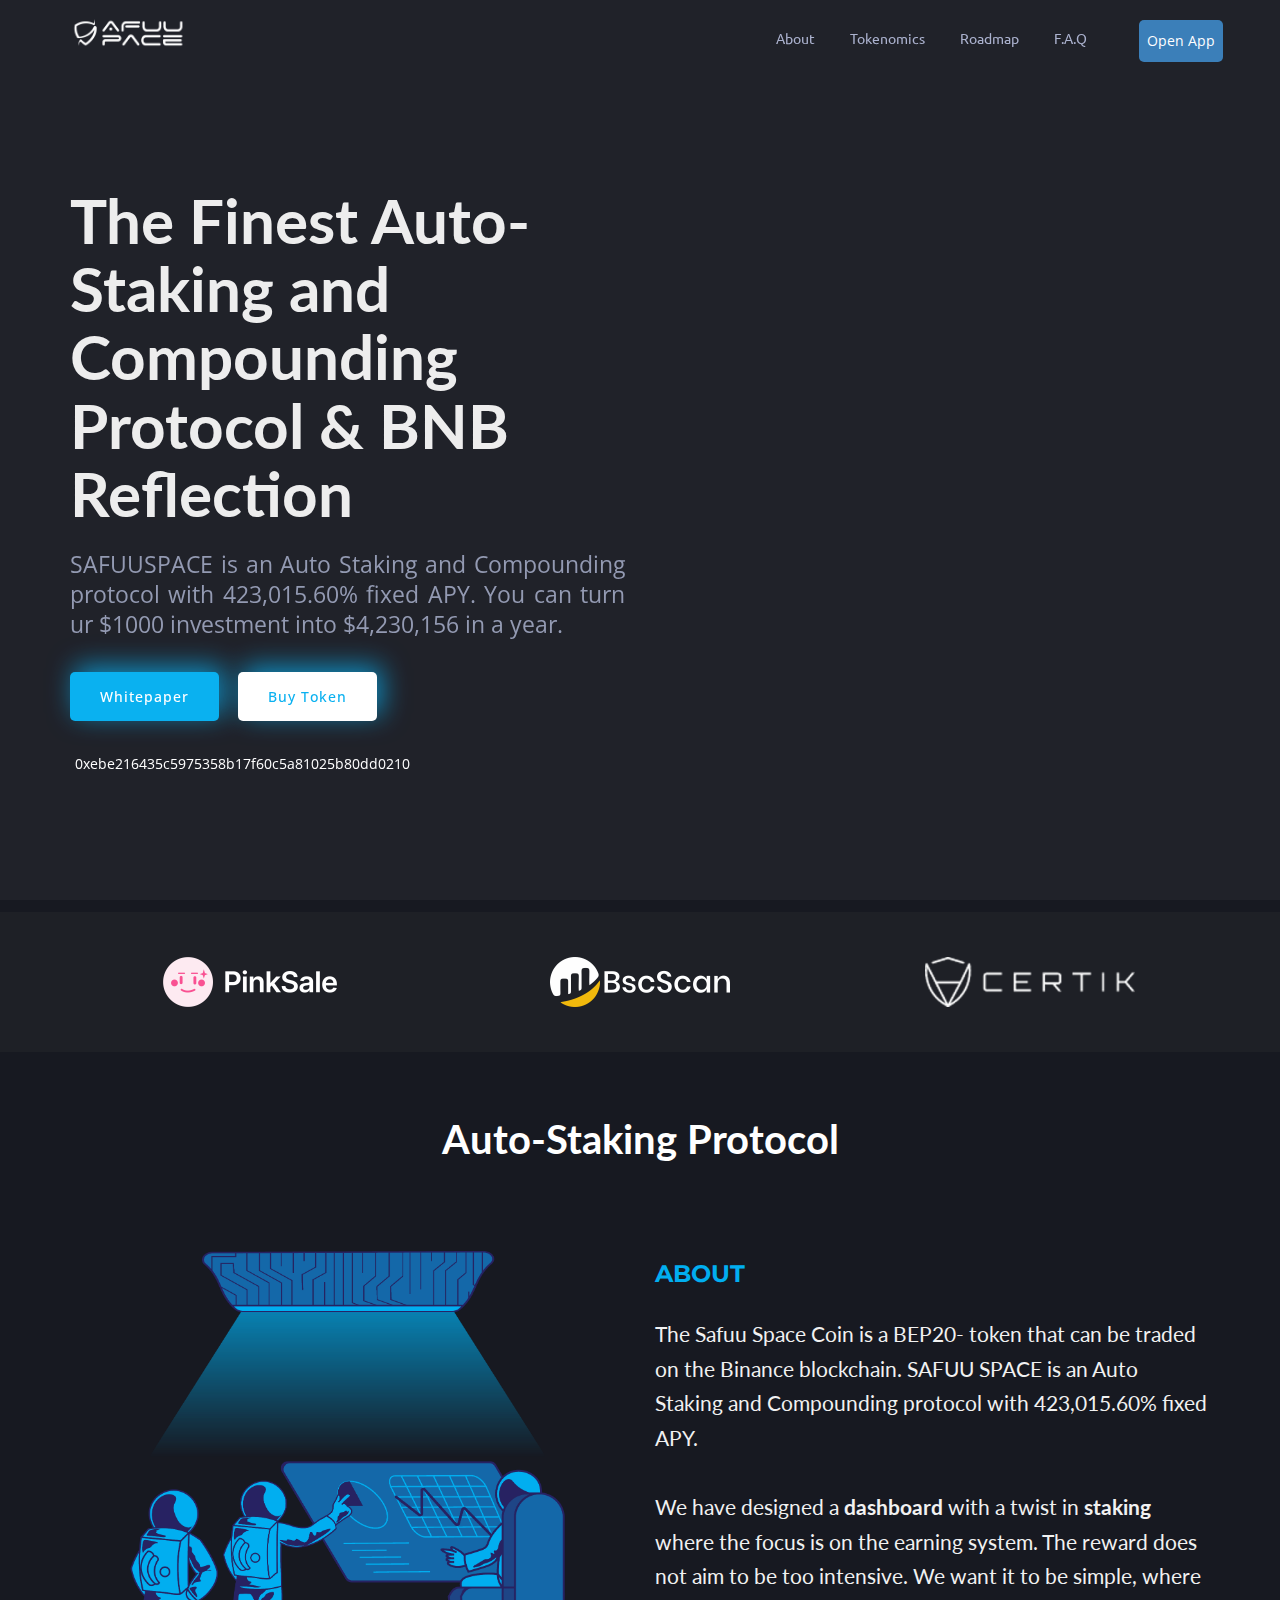
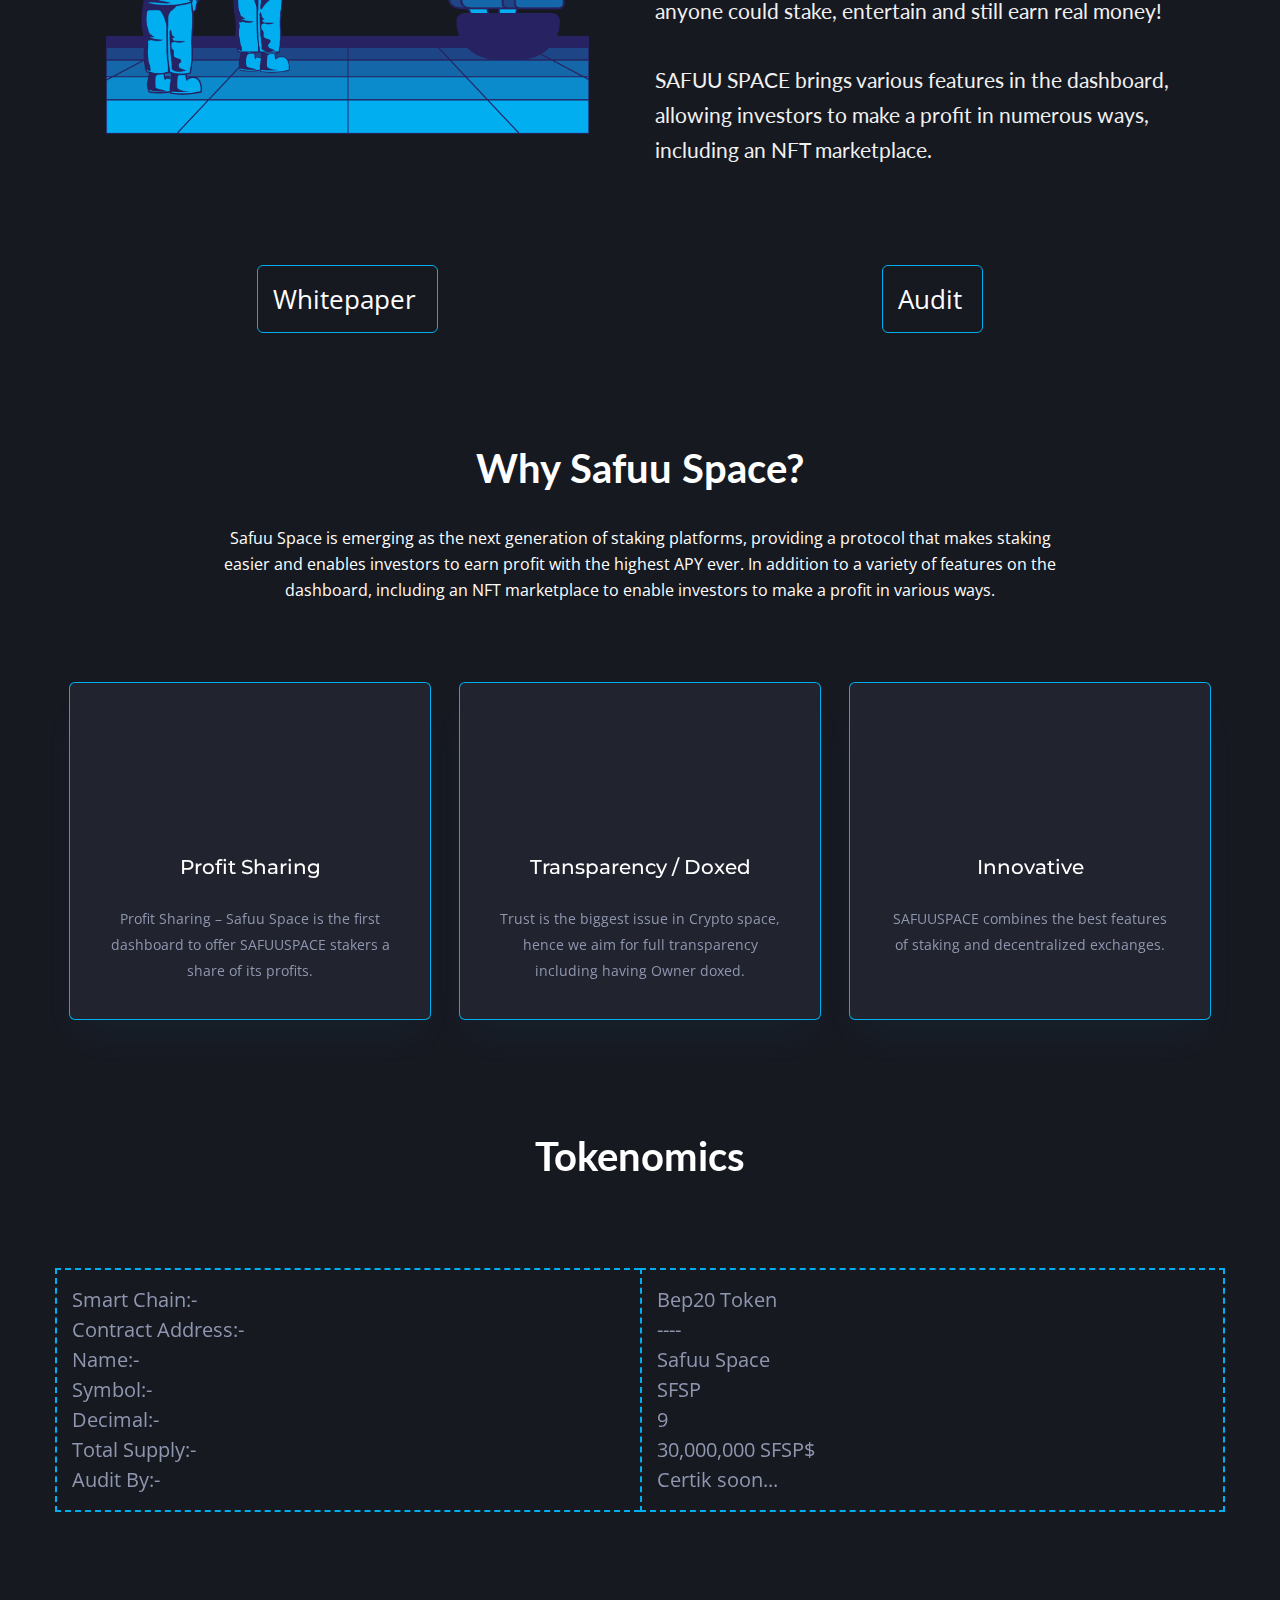
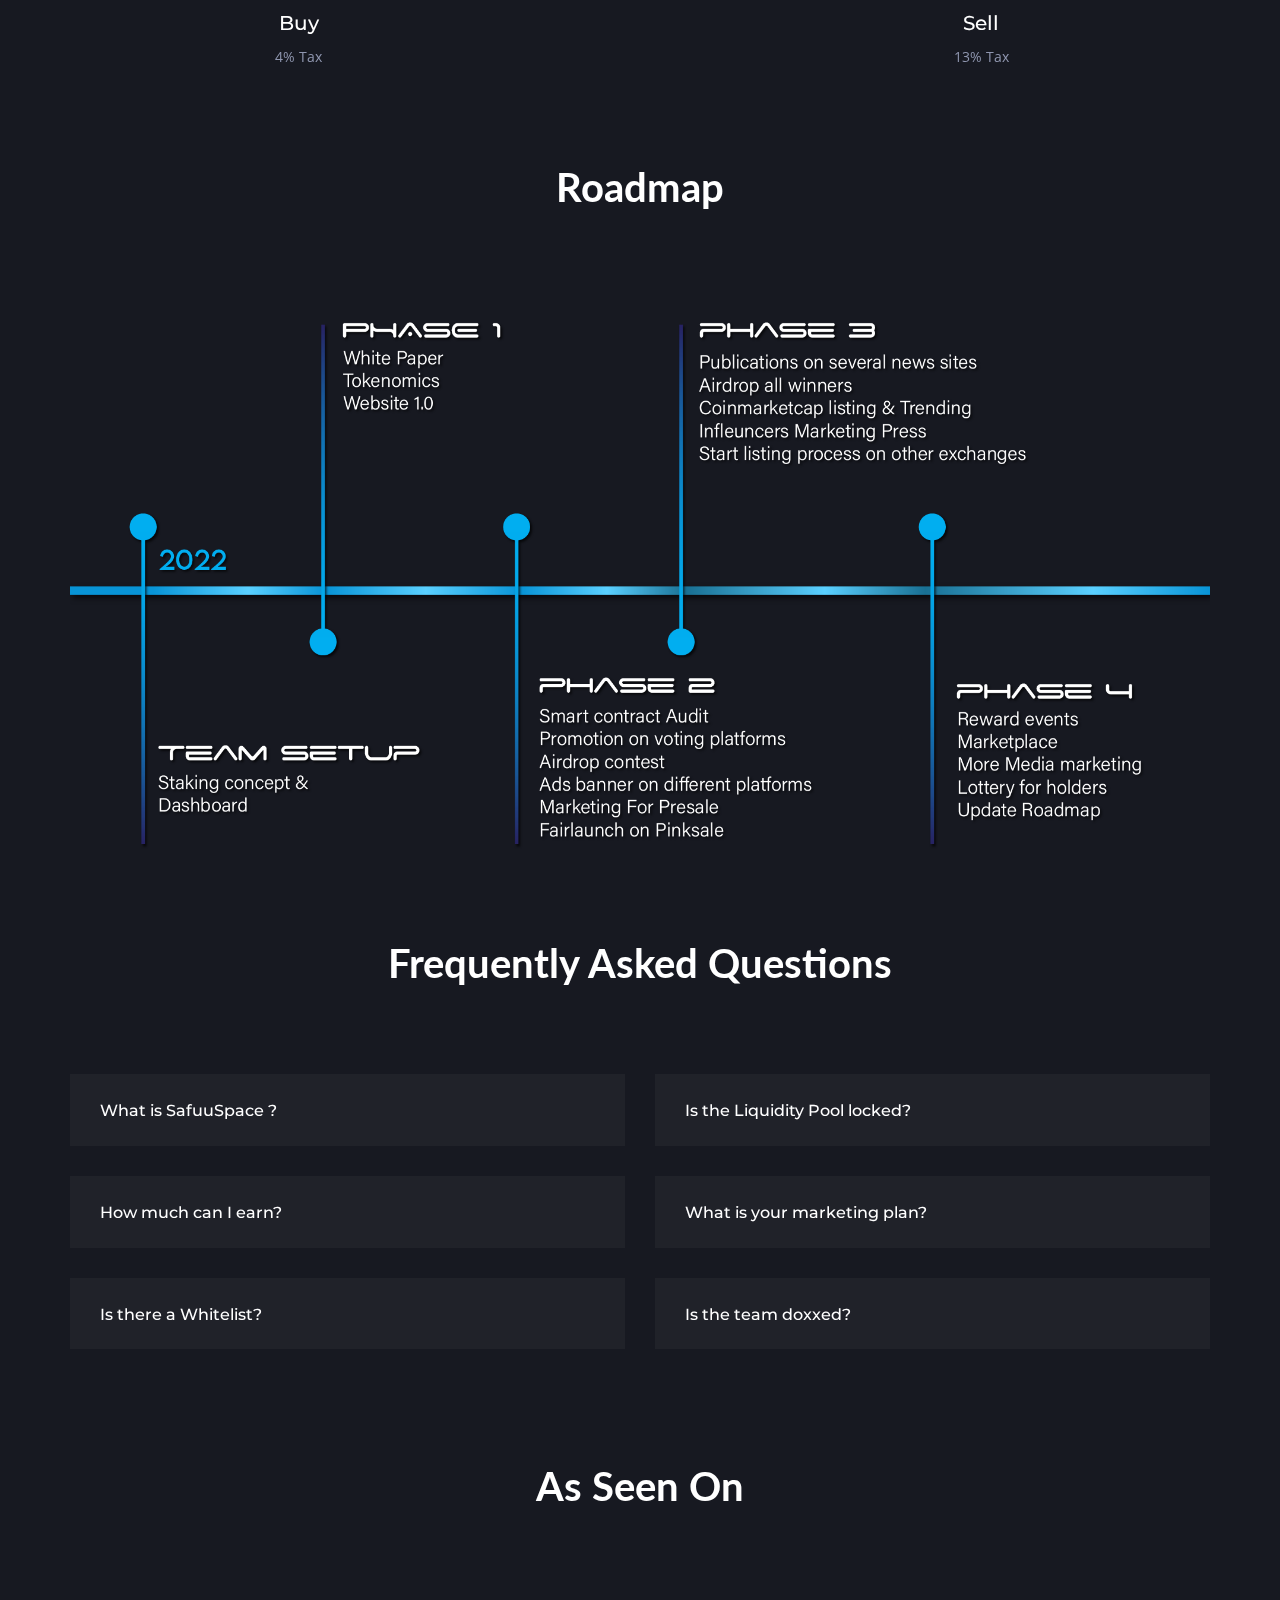
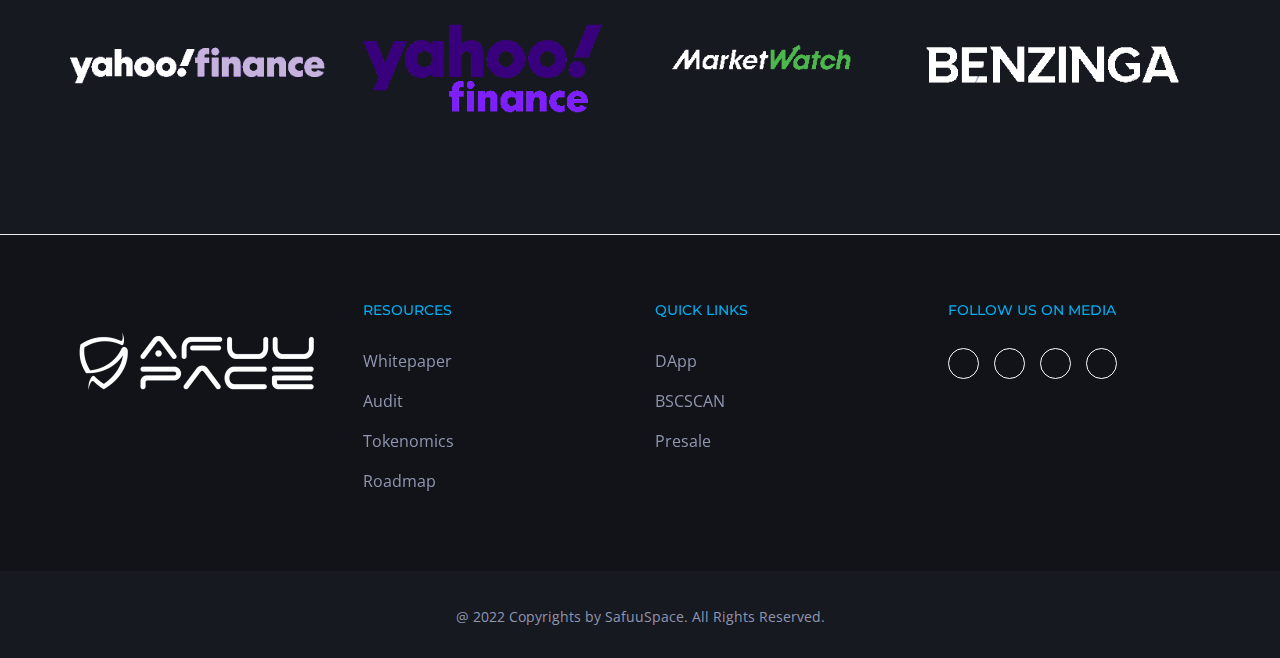
==== commit 2d4b59e4: "updates" ====
--- a/index.html
+++ b/index.html
@@ -134,7 +134,9 @@
                                     <img src="images/safuuspace/partners/pinksale.png">
                                 </div>
                                 <div class="col-md-4 text-center">
-                                    <img src="images/safuuspace/partners/BSC-scan.png">
+                                    <a href="https://bscscan.com/token/0xebe216435c5975358b17f60c5a81025b80dd0210" target="_blank" rel="noopener noreferrer">
+                                        <img src="images/safuuspace/partners/BSC-scan.png">
+                                    </a>
                                 </div>
                                 <div class="col-md-4 text-center">
                                     <img src="images/safuuspace/partners/certic.png">
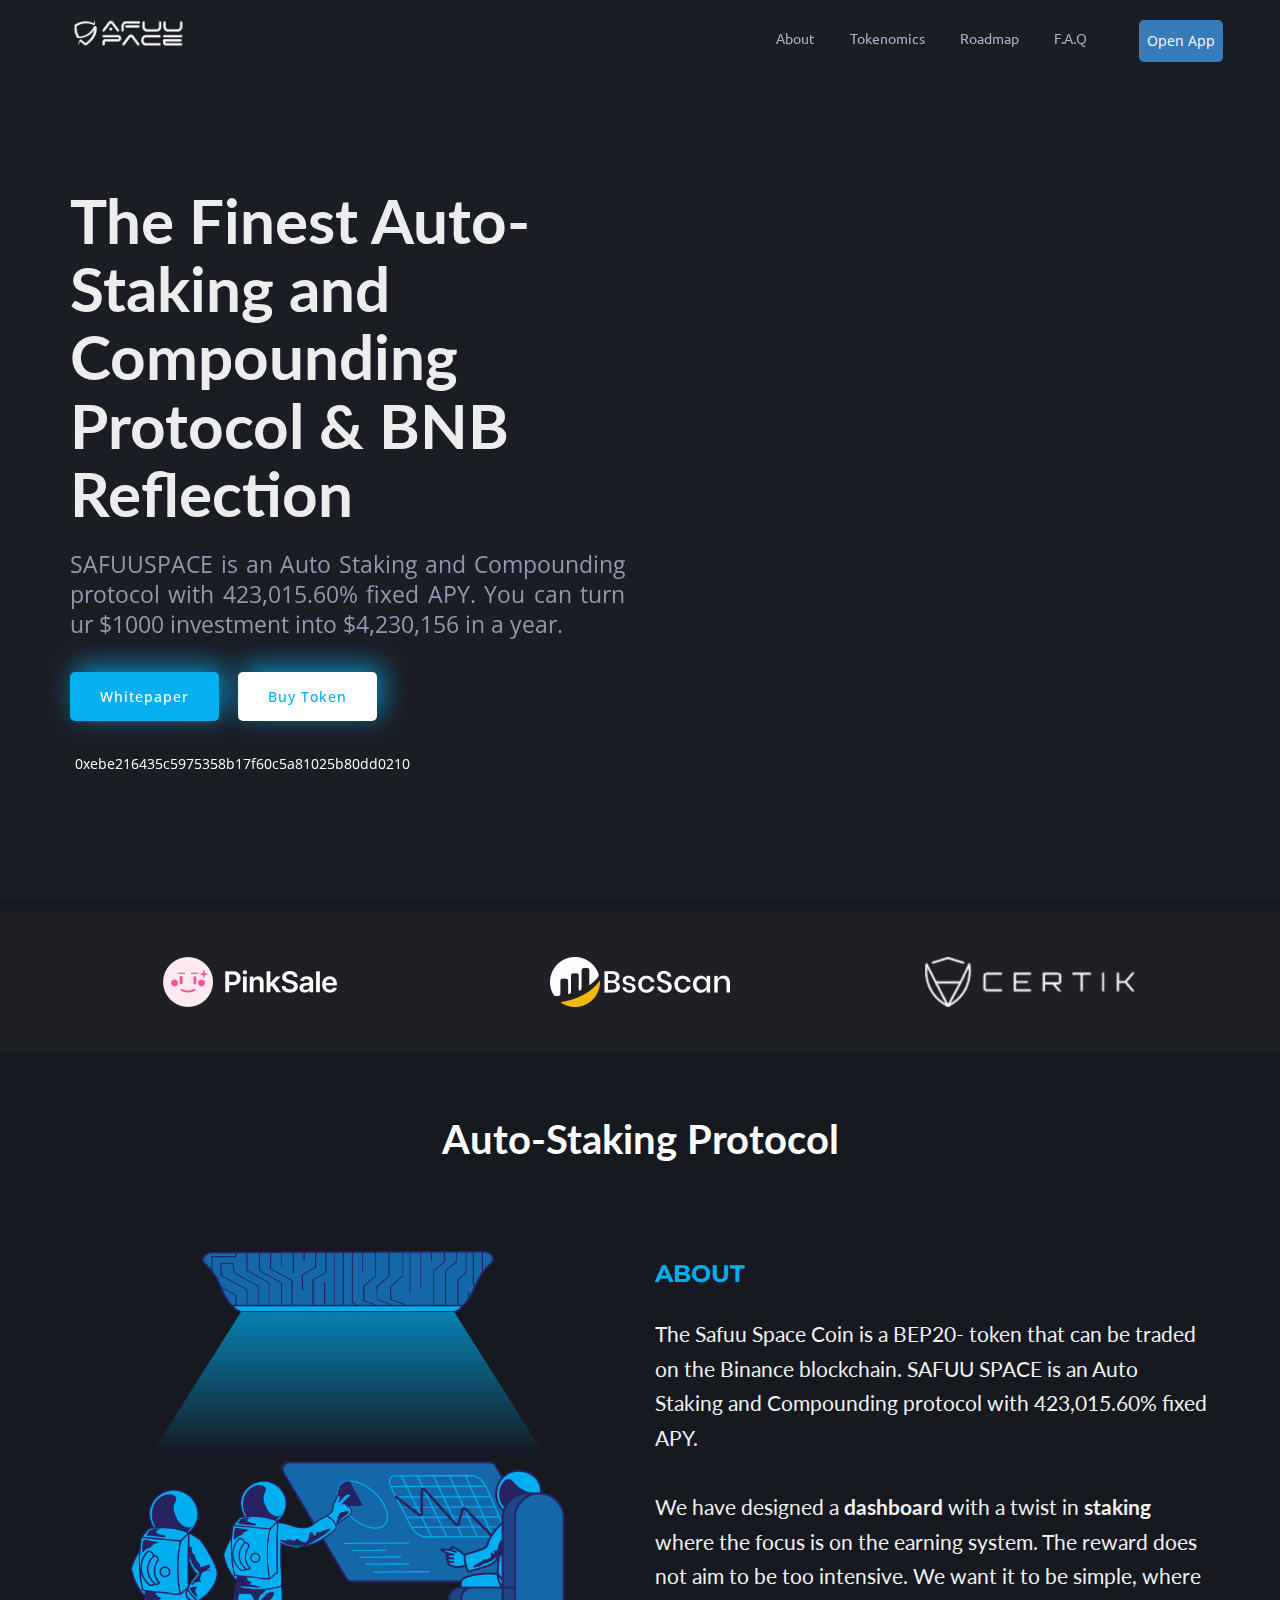
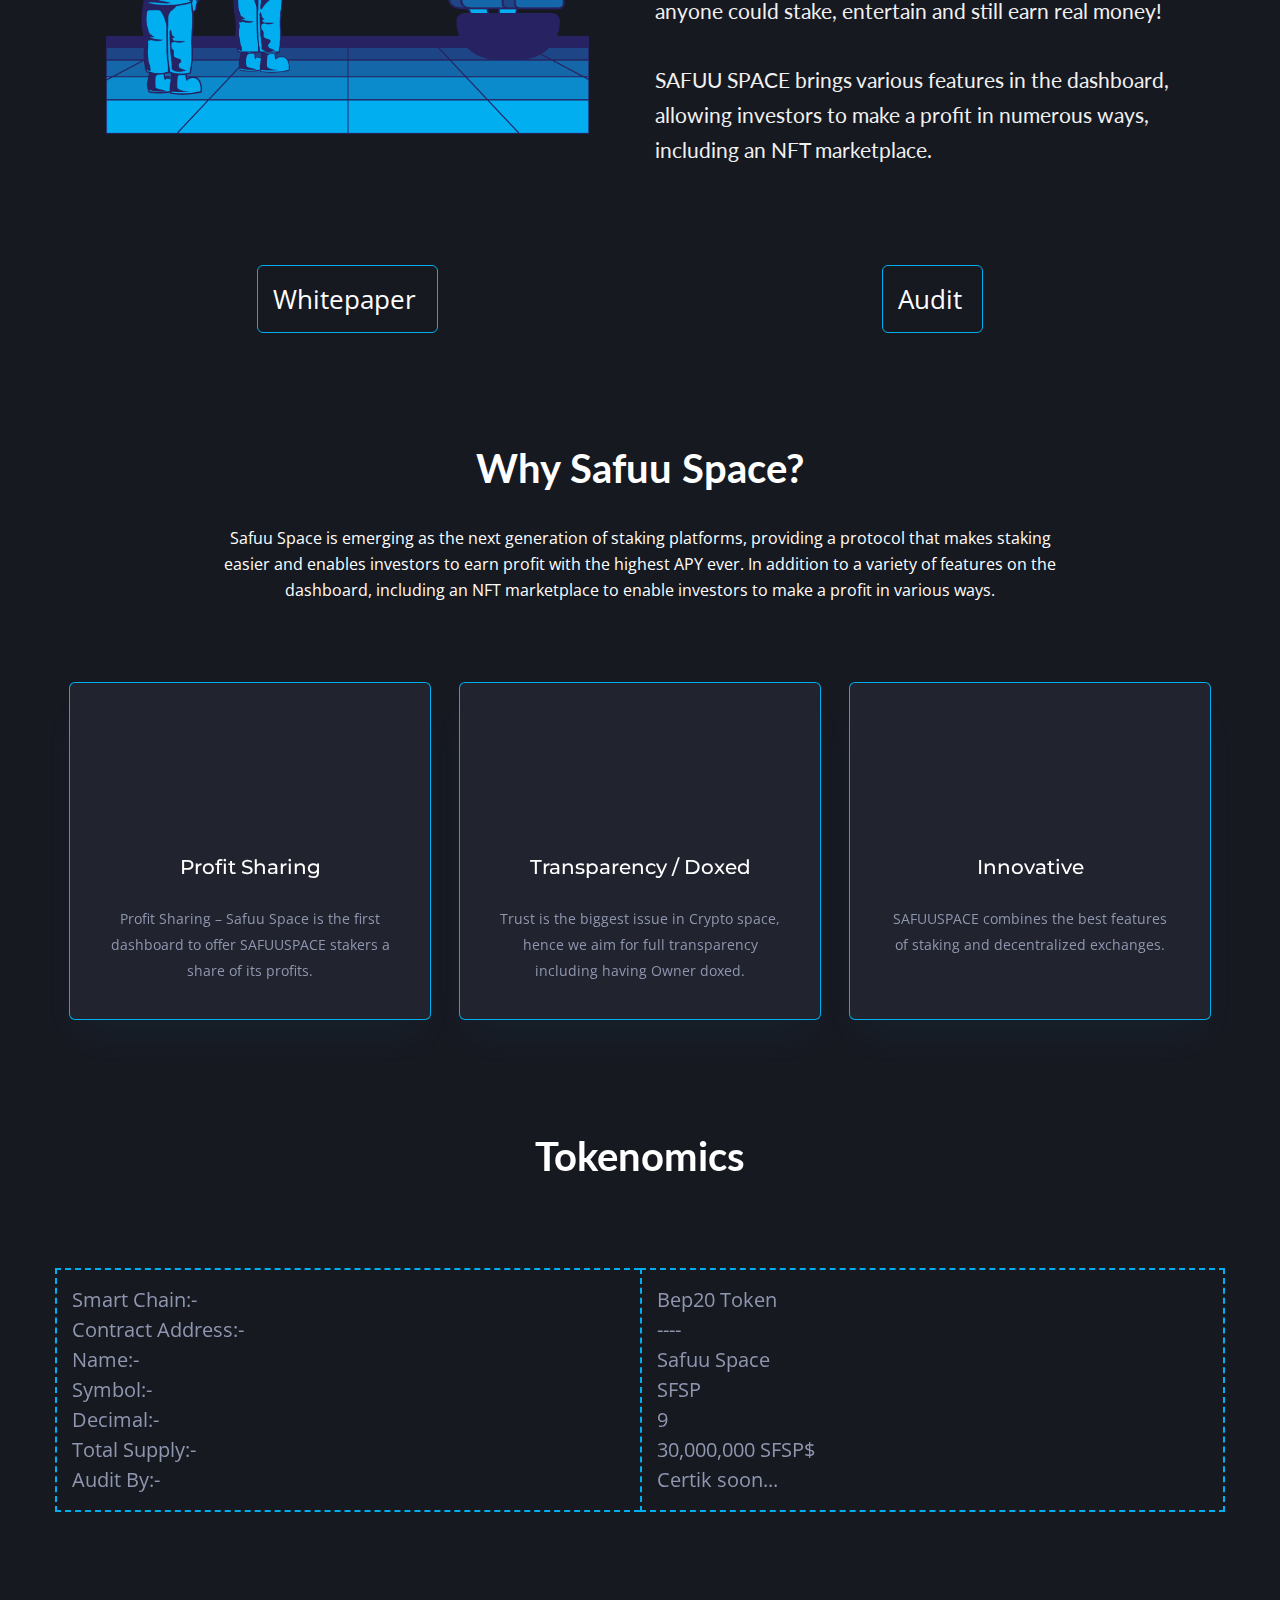
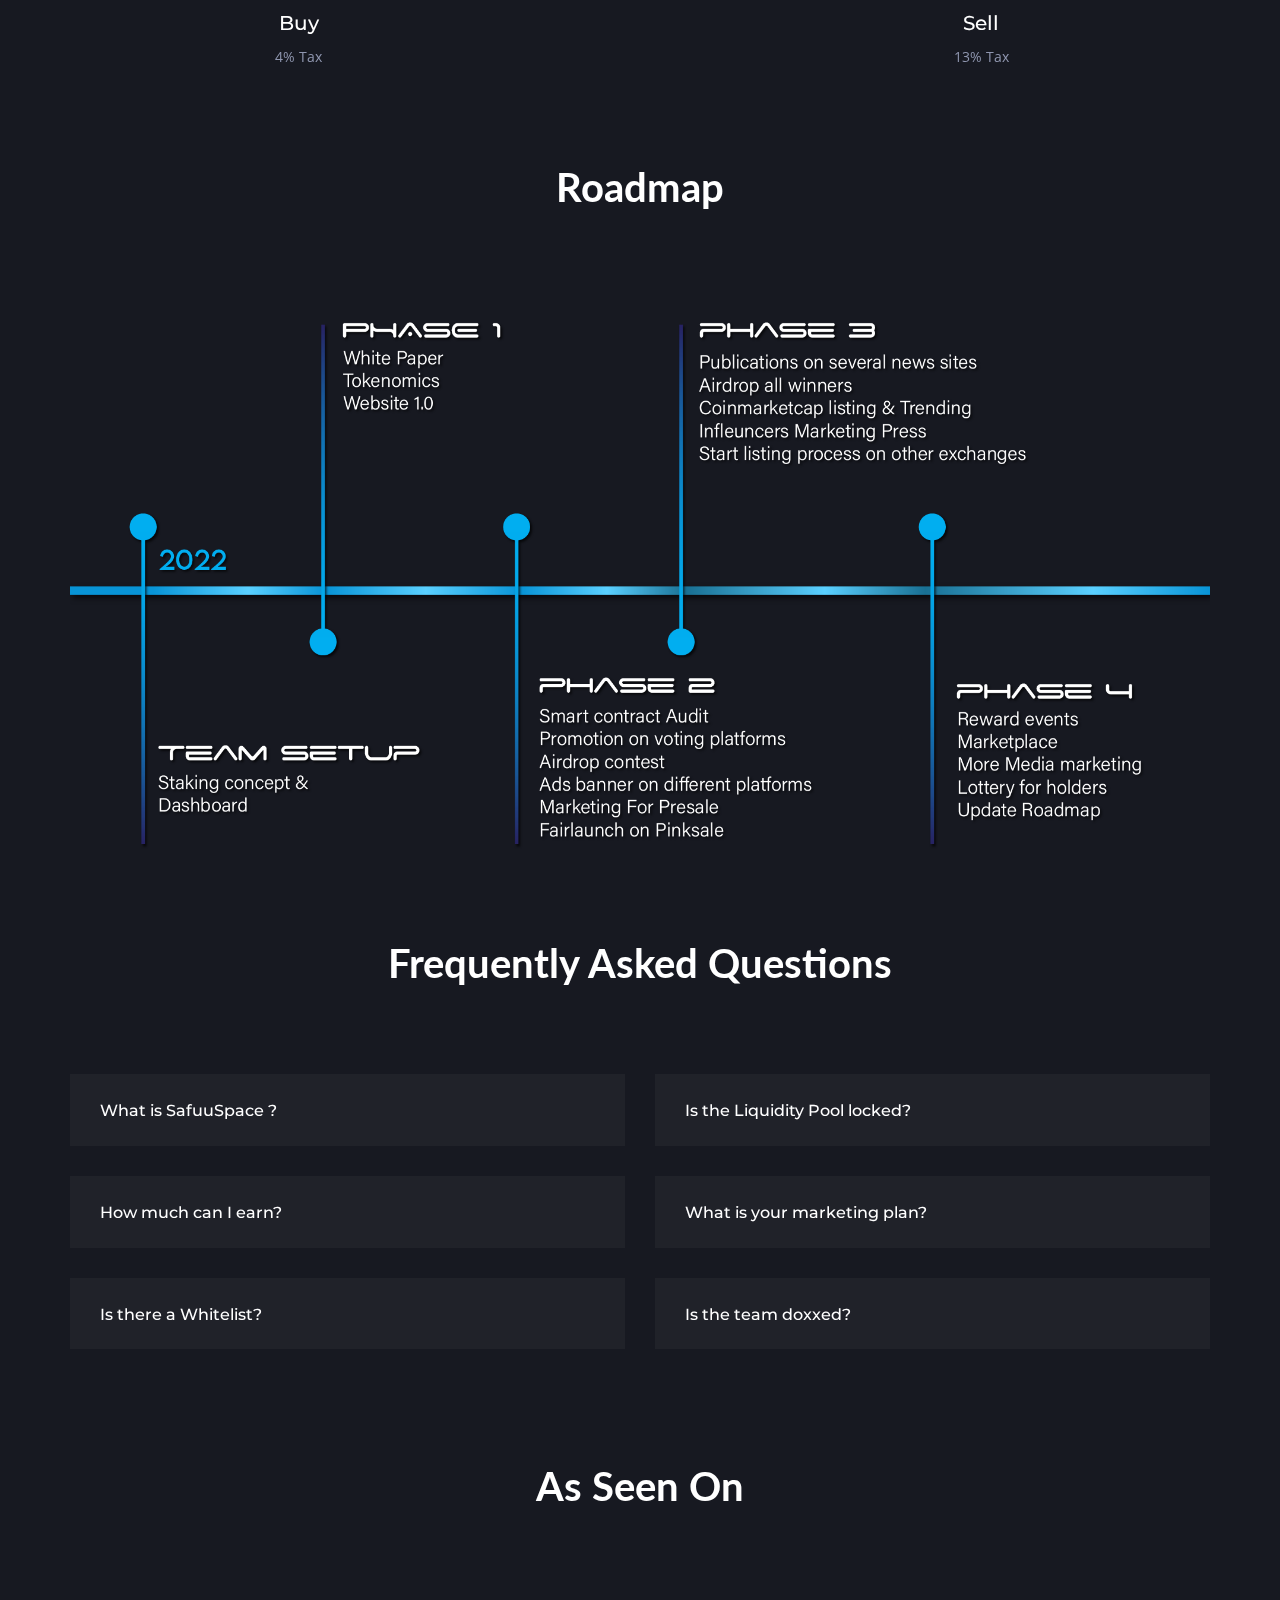
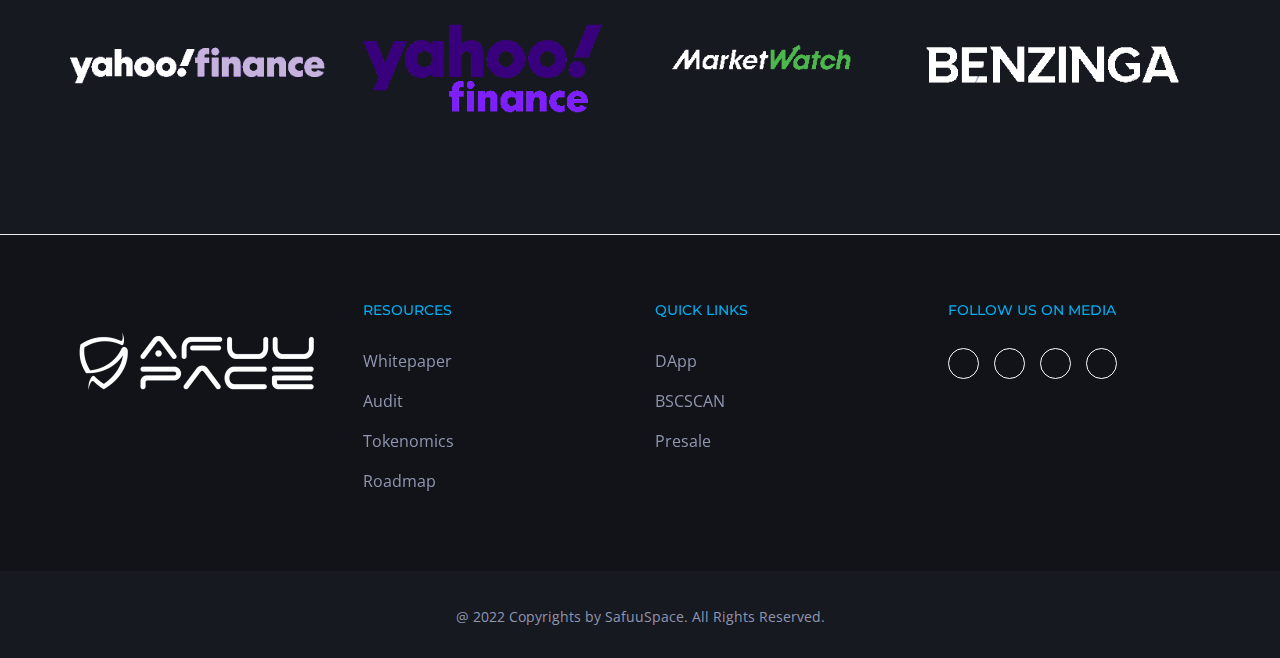
==== commit 8ed7760d: "updates" ====
--- a/index.html
+++ b/index.html
@@ -134,7 +134,7 @@
                                     <img src="images/safuuspace/partners/pinksale.png">
                                 </div>
                                 <div class="col-md-4 text-center">
-                                    <a href="https://bscscan.com/token/0xebe216435c5975358b17f60c5a81025b80dd0210" target="_blank" rel="noopener noreferrer">
+                                    <a target="_blank" href="https://bscscan.com/token/0xebe216435c5975358b17f60c5a81025b80dd0210" rel="noopener noreferrer">
                                         <img src="images/safuuspace/partners/BSC-scan.png">
                                     </a>
                                 </div>
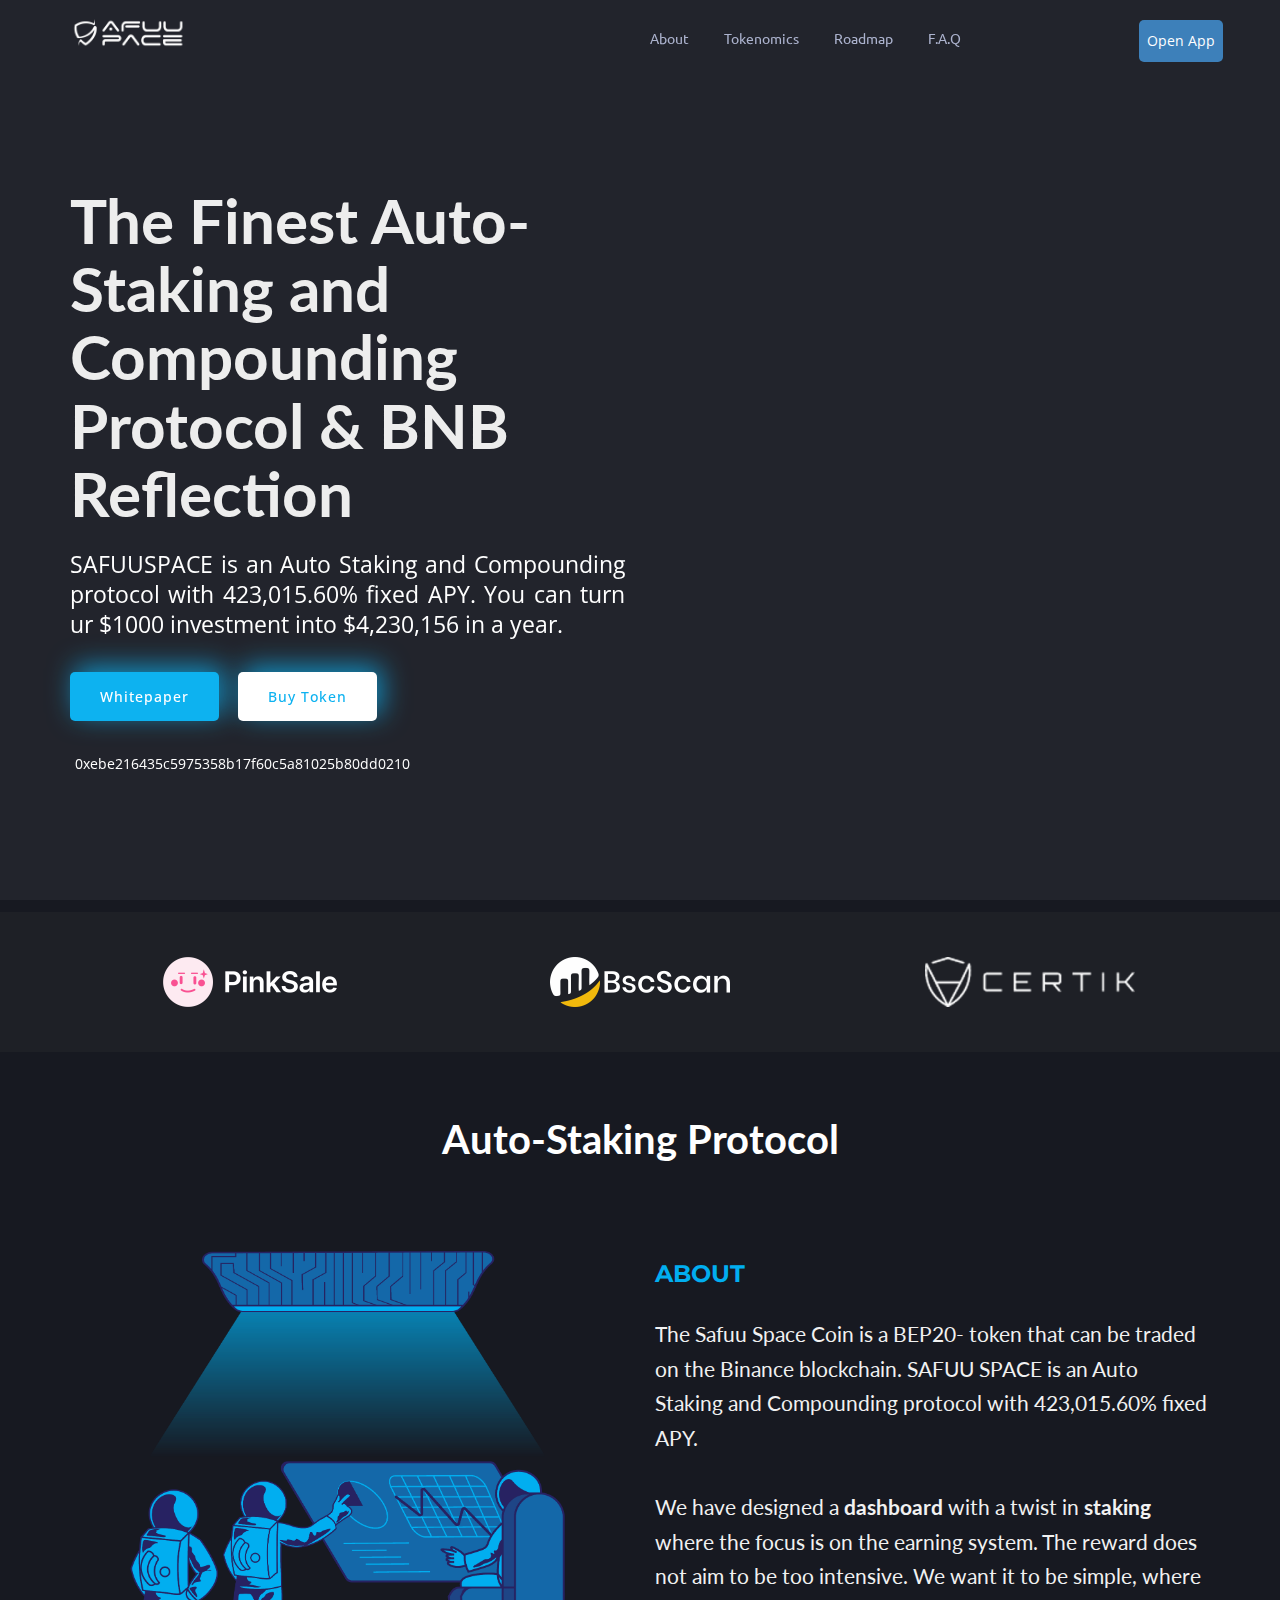
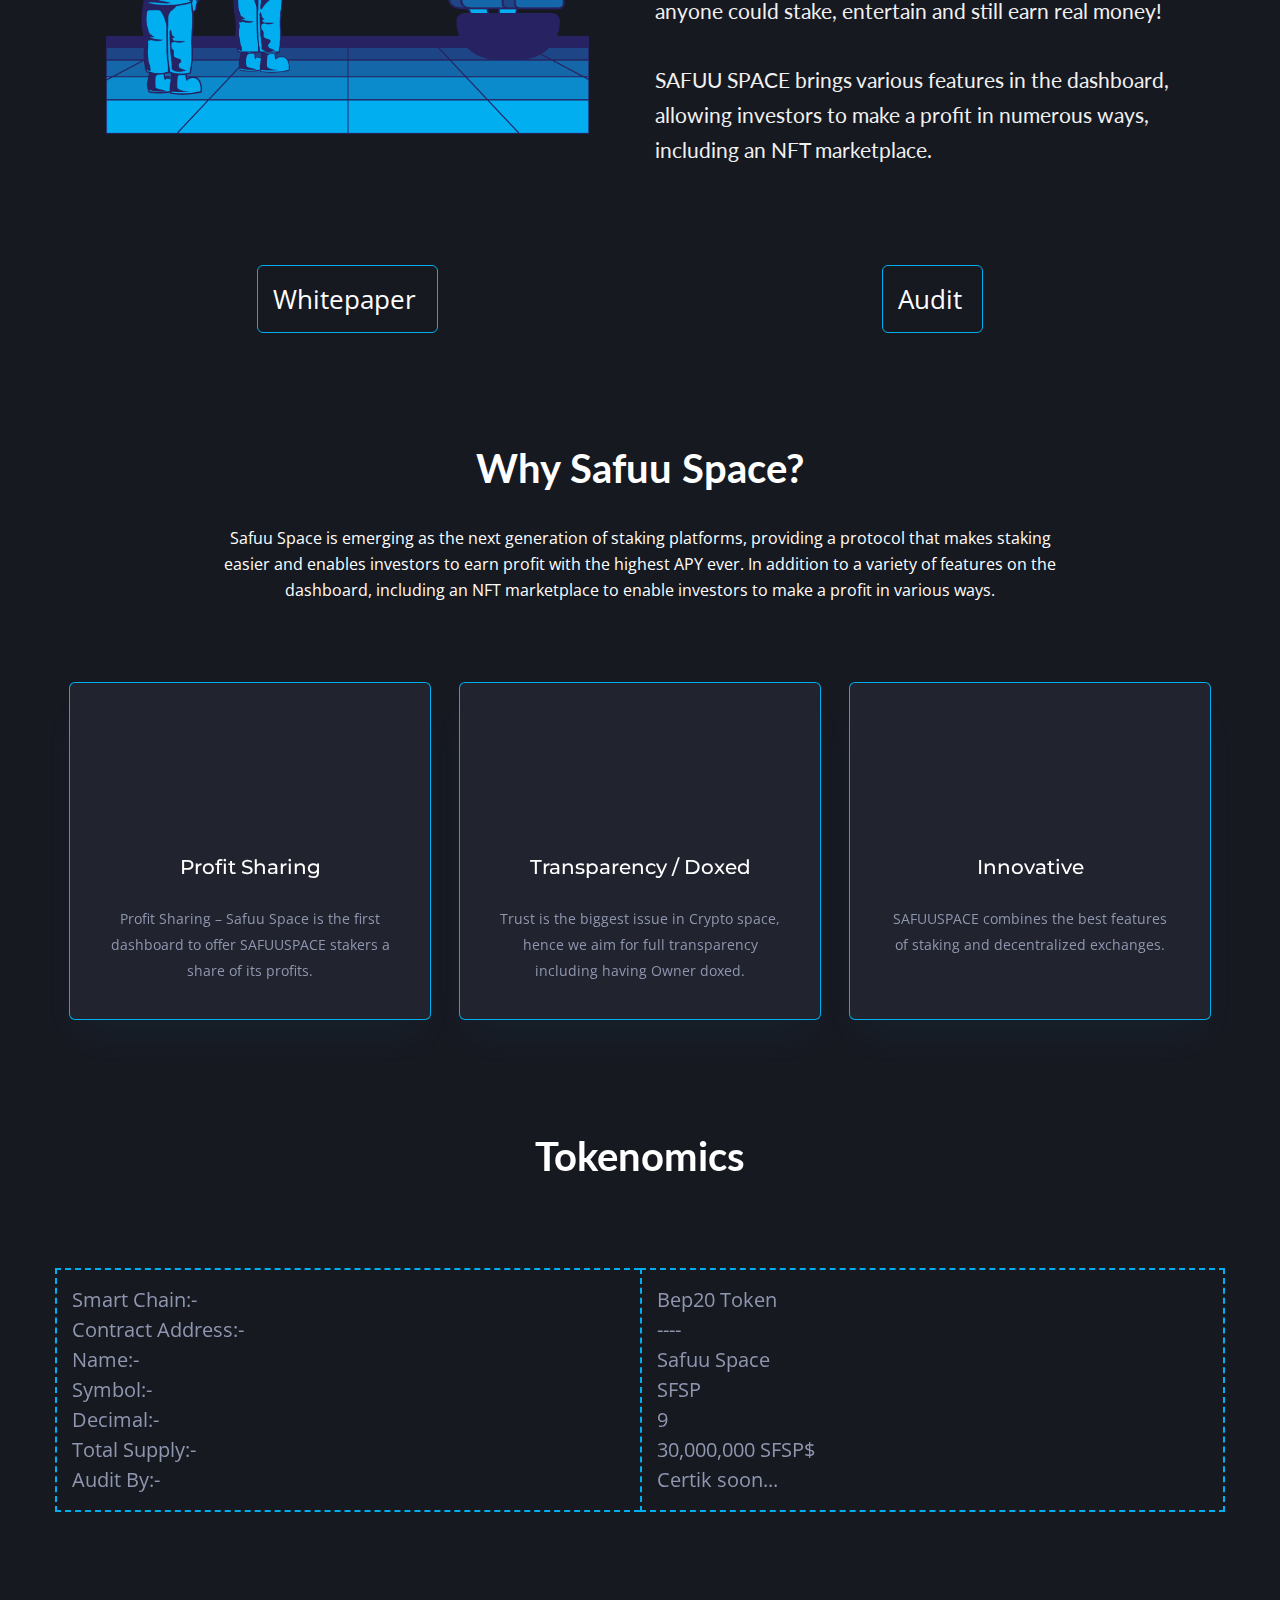
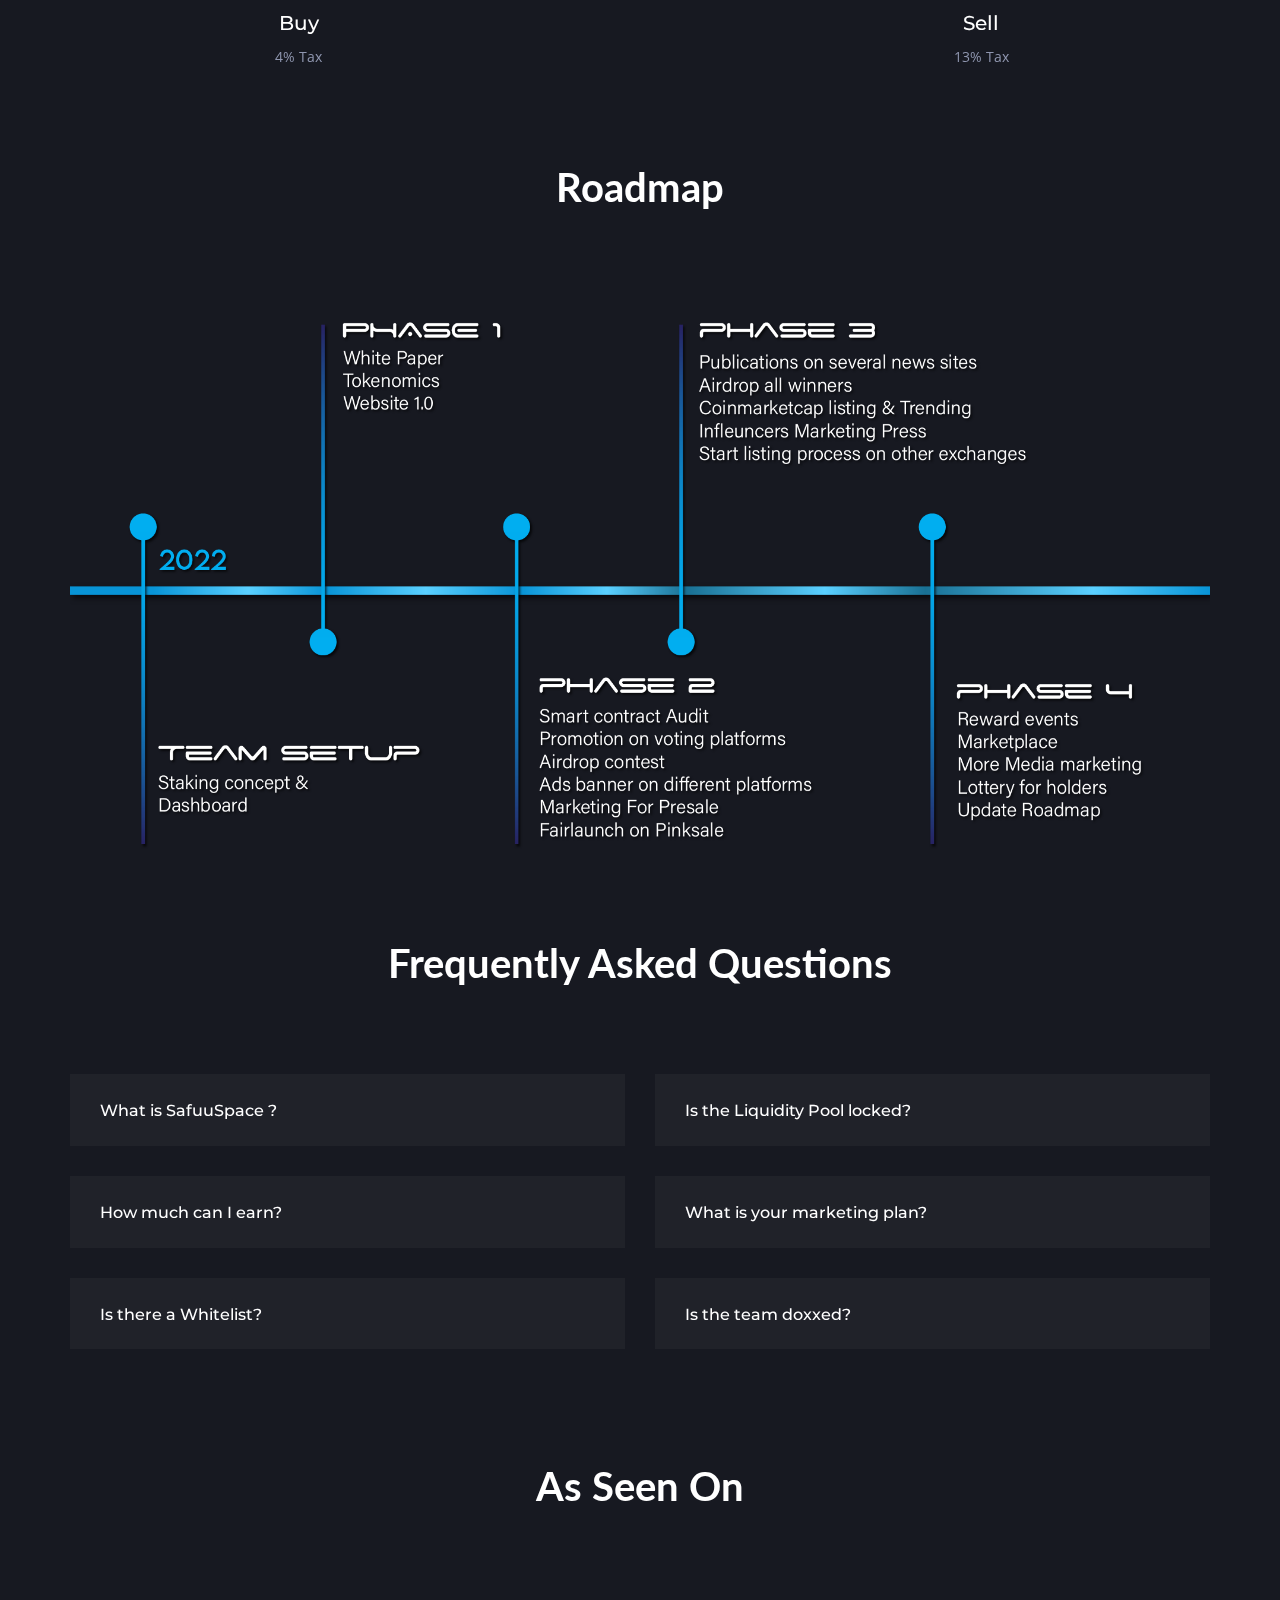
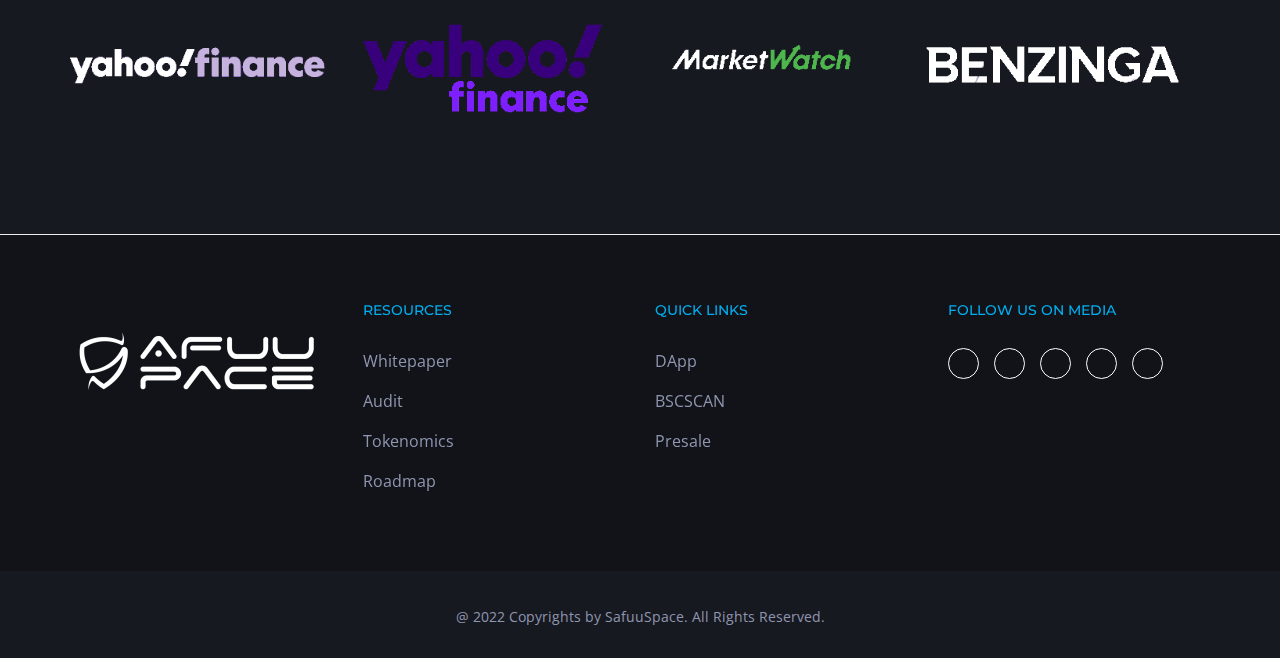
==== commit 9075eab9: "updates" ====
--- a/index.html
+++ b/index.html
@@ -77,19 +77,23 @@
                                         <!-- <li class="btn-app-mobile"><a href="#faq">Open App</a></li> -->
                                         <!-- <li><a href="#documents">Documents</a></li> -->
                                         <!-- <li style="border: 1px solid blue;"></li> -->
-
-
-                                        <!-- <li><a href="#">Blog <span class="caret"></span></a>
-                                            <ul class="sub-menu text-left">
-                                                <li><a href="blog-grid.html">blog-grid</a></li>
-                                                <li><a href="blog-list.html">blog-list</a></li>
-                                                <li><a href="single-blog.html">single-blog</a></li>
-                                            </ul>
-                                        </li> -->
+                                        <li class="header-icon" ><a target="_blank" href="https://t.me/safuuspace"><i class="fas fa-paper-plane"></i></a></li>
+                                        <li class="header-icon" style="margin-left: 14px;"><a target="_blank" href="https://twitter.com/Safuuspace"><i class="fab fa-twitter"></i></a></li>
+                                        <li class="header-icon" style="margin-left: 14px;"><a target="_blank" href="https://www.reddit.com/user/safuuspace"><i class="fab fa-reddit"></i></a></li>
+                                        <li class="header-icon" style="margin-left: 14px;"><a target="_blank" href="https://github.com/safuuspace"><i class="fab fa-github"></i></a></li>
+                                        <li class="header-icon" style="margin-left: 14px;"><a target="_blank" href="https://discord.gg/safuuspace"><i class="fab fa-discord"></i></a></li>
+                                        <li class="header-mobile-icon">
+                                            <a target="_blank" href="https://twitter.com/Safuuspace"><i class="fab fa-twitter"></i></a>
+                                            <a target="_blank" href="https://www.reddit.com/user/safuuspace"><i class="fab fa-reddit"></i></a>
+                                            <a target="_blank" href="https://github.com/safuuspace"><i class="fab fa-github"></i></a>
+                                            <a target="_blank" href="https://discord.gg/safuuspace"><i class="fab fa-discord"></i></a>
+                                        </li>
                                     </ul>
                                 </nav>
                             </div>
-                            <a class="btn-app" href="#">Open App</a>
+                            <ul class="social-list long" style="display: inline-block;">
+                            </ul>
+                            <a class="btn-app" href="https://app.safuuspace.com">Open App</a>
                         </div>
                     </div>
                 </div>
@@ -109,7 +113,7 @@
                                 <a target="_blank" href="whitepaper.pdf" class="btn radius-5 th-bg v1 d-991-max-none">Whitepaper <i class="far fa-file"></i></a>
                                 <a target="_blank" href="whitepaper.pdf" class="btn radius-5 th-bg v2 d-992-min-none" style="margin-left: 0!important;">Whitepaper <i class="far fa-file"></i></a>
                                 <a href="#" class="btn radius-5 th-bg v2">Buy Token</a>
-                                <a href="#" class="btn radius-5 th-bg v1 open-app">Open App</a>
+                                <a href="https://app.safuuspace.com" class="btn radius-5 th-bg v1 open-app">Open App</a>
                                 <a class="bscscan-link" target="_blank" href="https://bscscan.com/token/0xebe216435c5975358b17f60c5a81025b80dd0210">
                                     <i class="fas fa-file-contract" style="margin-right: 5px;"></i> 0xebe216435c5975358b17f60c5a81025b80dd0210 <i style="margin-left: 5px;" class="fas fa-chevron-right"></i>
                                 </a>
@@ -477,12 +481,12 @@
                                     <div class="newsletter-widget">
                                         <!-- <p>Stay connect with us</p> -->
                                         <ul class="social-list long">
-                                            <!-- <li><a target="_blank" href="https://twitter.com/Safuuspace"><i class="fab fa-facebook-f"></i></a></li> -->
+                                            <li><a target="_blank" href="https://discord.gg/safuuspace"><i class="fab fa-discord"></i></a></li>
                                             <li><a target="_blank" href="https://t.me/safuuspace"><i class="fas fa-paper-plane"></i></a></li>
                                             <li><a target="_blank" href="https://twitter.com/Safuuspace"><i class="fab fa-twitter"></i></a></li>
                                             <li><a target="_blank" href="https://www.reddit.com/user/safuuspace"><i class="fab fa-reddit"></i></a></li>
                                             <li><a target="_blank" href="https://github.com/safuuspace"><i class="fab fa-github"></i></a></li>
-                                            <!-- <li><a target="_blank" href="#"><i class="fas fa-map-marker-alt"></i></a></li> -->
+                                            
                                         </ul>
                                     </div>
                                 </div>
--- a/css/responsivemenu.css
+++ b/css/responsivemenu.css
@@ -1,8 +1,8 @@
 a.meanmenu-reveal{display:none;}
 .mean-container .mean-bar{background:rgba(0, 0, 0, 0) none repeat scroll 0 0;float:left;min-height:0;padding:0;position:relative;width:100%;z-index:999999;}
 .mean-container a.meanmenu-reveal {
-  border: 1px solid hsl(0, 0%, 0%);
-  color: hsl(0, 0%, 27%);
+  border: 0px solid #fff;
+  color: #fff;
   cursor: pointer;
   display: block;
   font-family: Arial,Helvetica,sans-serif;
@@ -19,7 +19,7 @@
   top: 0;
   width: 22px;
 }
-.mean-container a.meanmenu-reveal span{background:#444 none repeat scroll 0 0;display:block;height:3px;margin-top:3px;}
+.mean-container a.meanmenu-reveal span{background:white none repeat scroll 0 0;display:block;height:3px;margin-top:3px;}
 .mean-container .mean-nav {
   background: #0c1923 none repeat scroll 0 0;
   float: left;
--- a/style.css
+++ b/style.css
@@ -2055,4 +2055,18 @@
 .bscscan-link .fa-file-contract {
     color: #01AEF0;
     font-size: 20px;
+}
+
+.main-banner .banner-caption {
+    color: white;
+}
+
+.header-mobile-icon {
+    display: flex!important;
+    margin-top: 15px!important;
+    justify-content: center;
+}
+.header-mobile-icon a {
+    text-align: center!important;
+    border: unset!important;
 }--- a/css/responsive.css
+++ b/css/responsive.css
@@ -21,10 +21,16 @@
 	.d-992-min-none {
 		display: none!important;
 	}
+	.mobile-header-icon {
+		display: none!important;
+	}
 }
 @media (max-width: 991px) {
 	.d-991-max-none {
 		display: none!important;
+	}
+	.header-icon {
+		display: none;
 	}
 }
 /*
@@ -365,7 +371,10 @@
 */
 @media (max-width: 767px) {
 	.main-banner .banner-caption {
-		text-align: center;
+		text-align: left;
+		font-size: 21px;
+    	/* font-size: 5vw; */
+		color: white;
 	}
 	.tokensale-wrap{
 		padding: 30px;
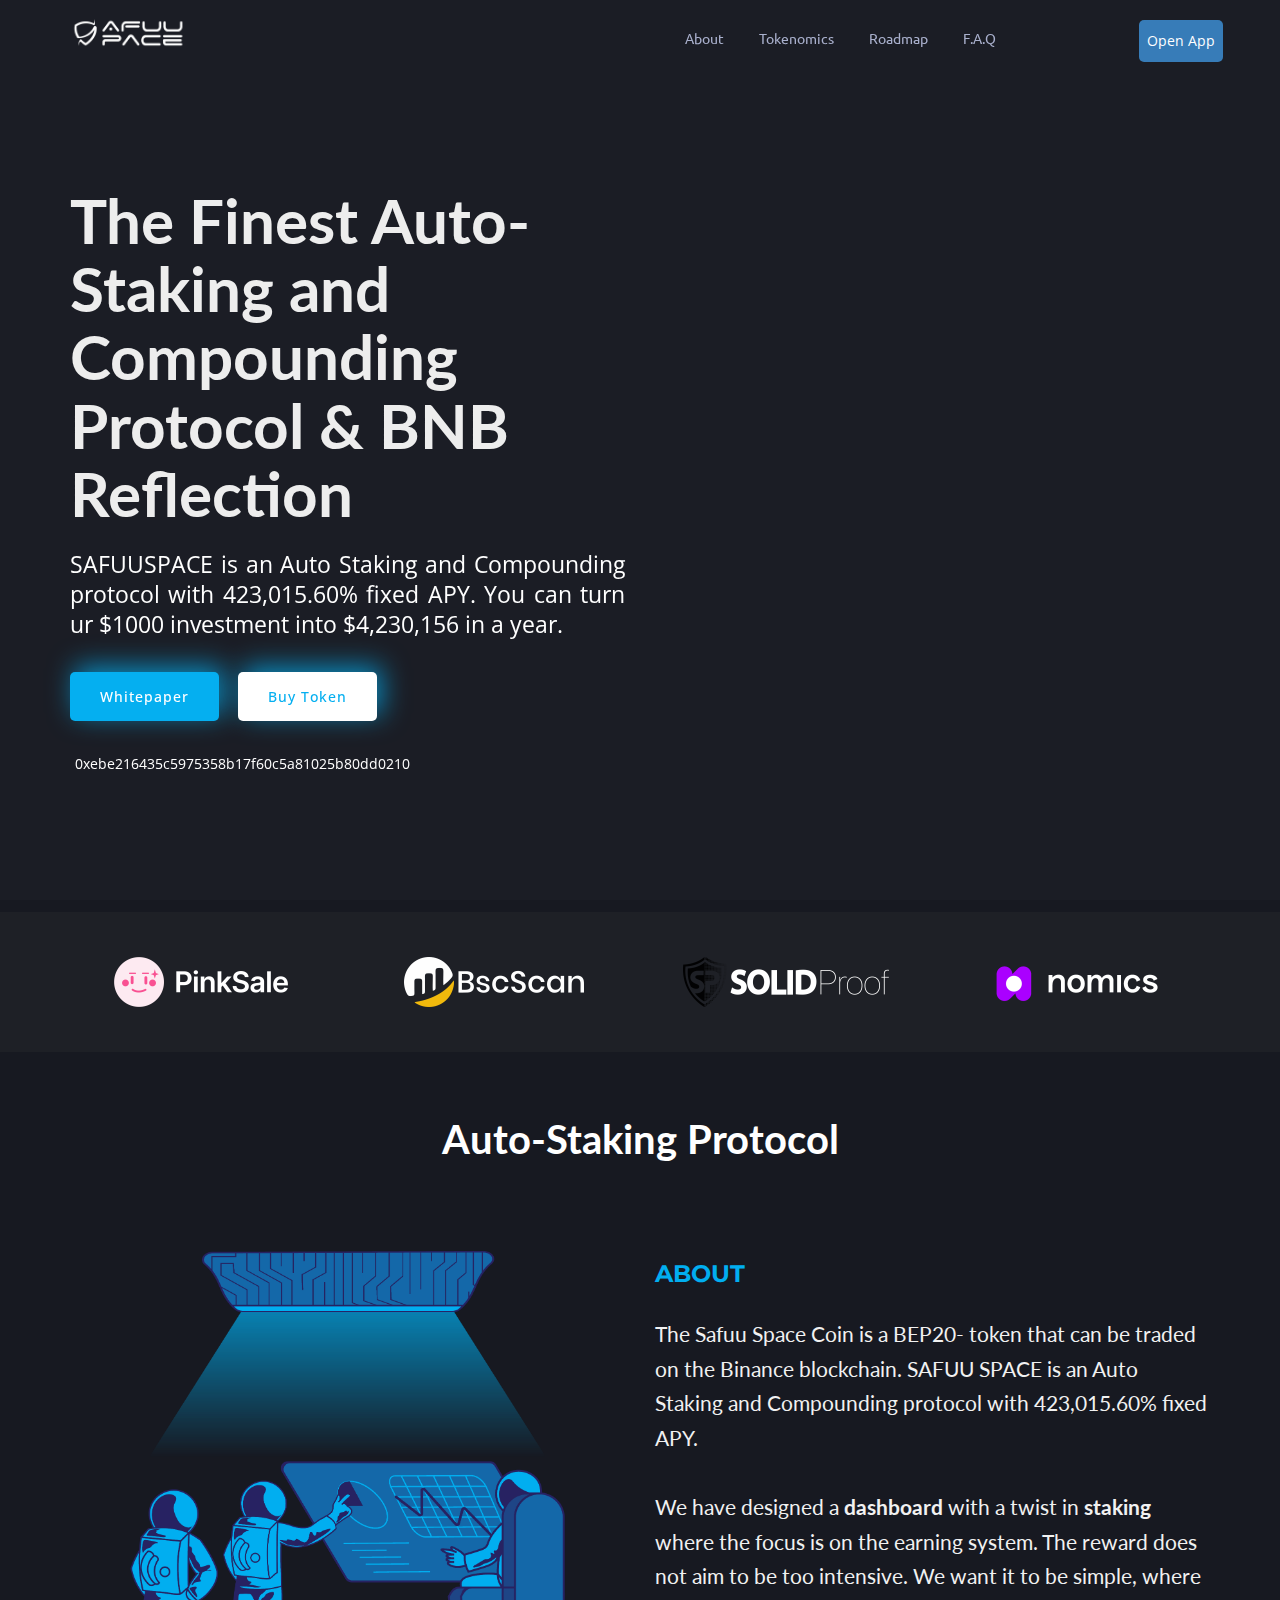
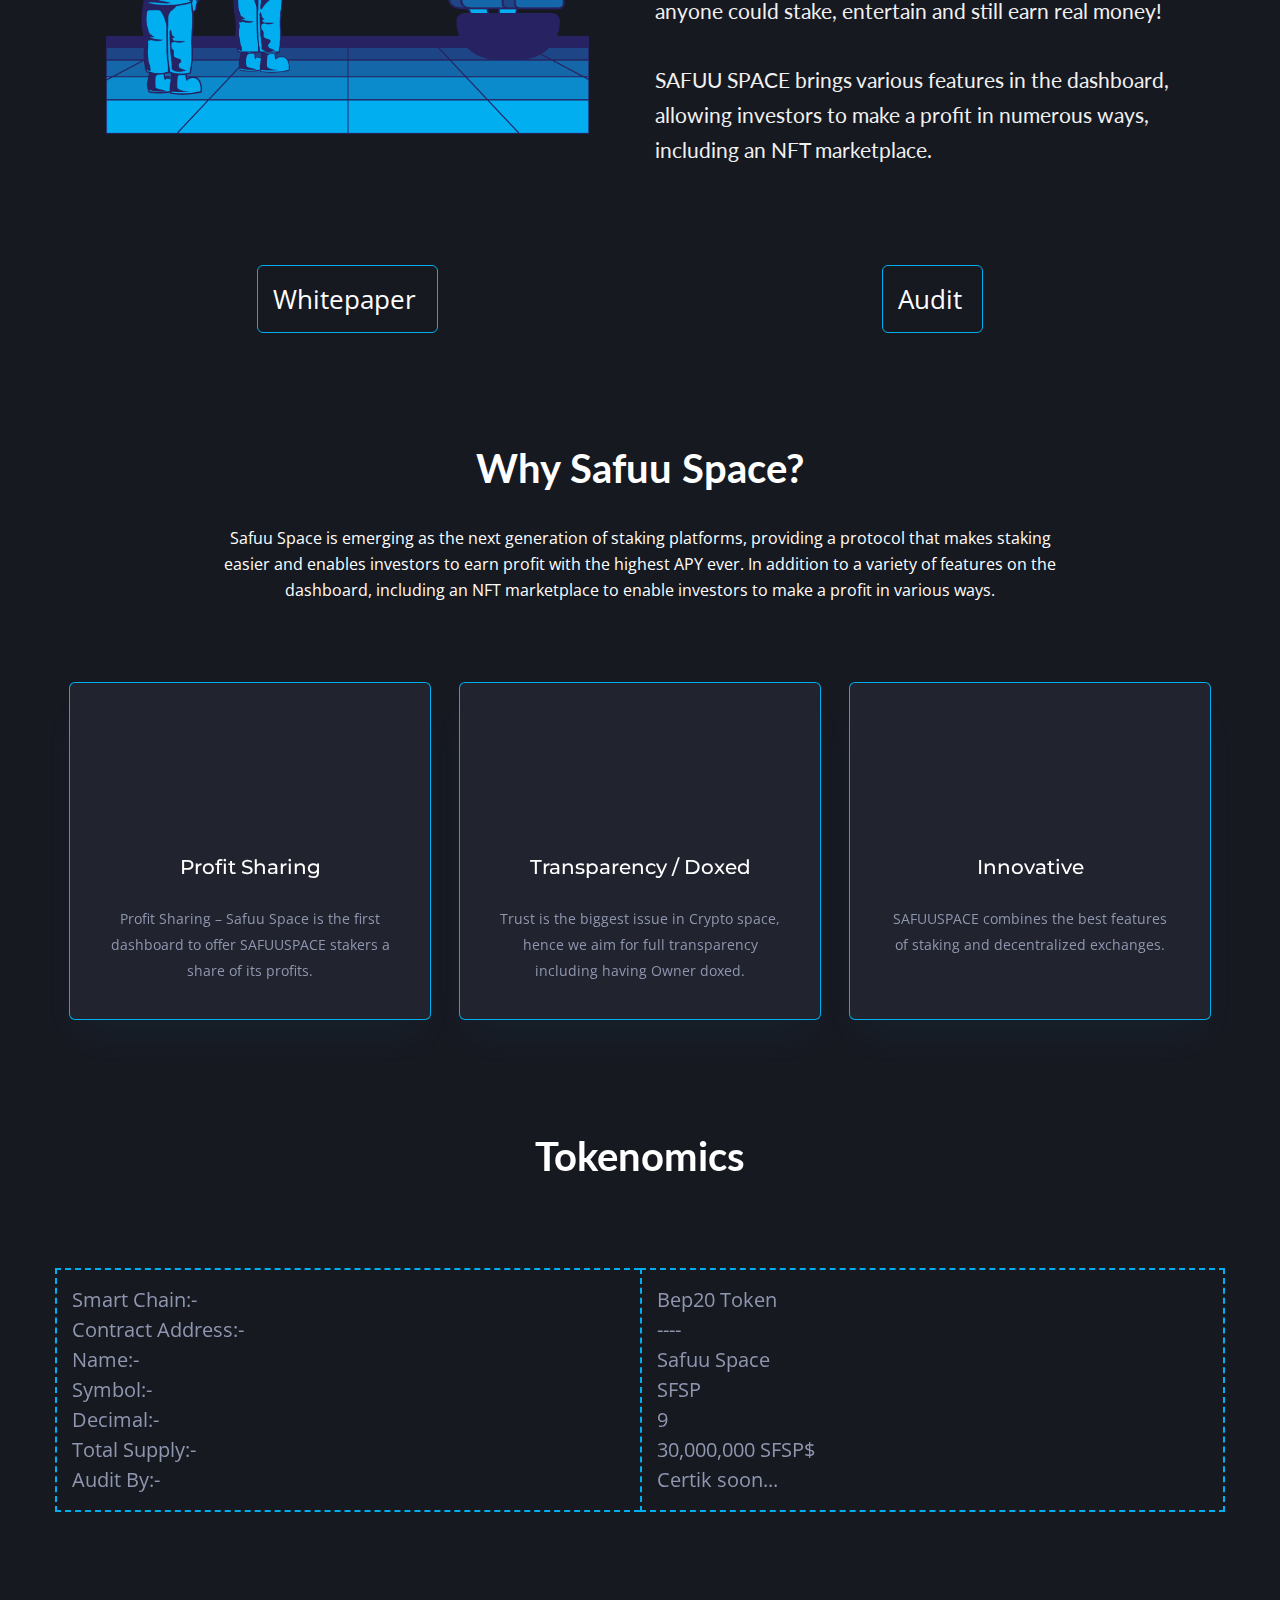
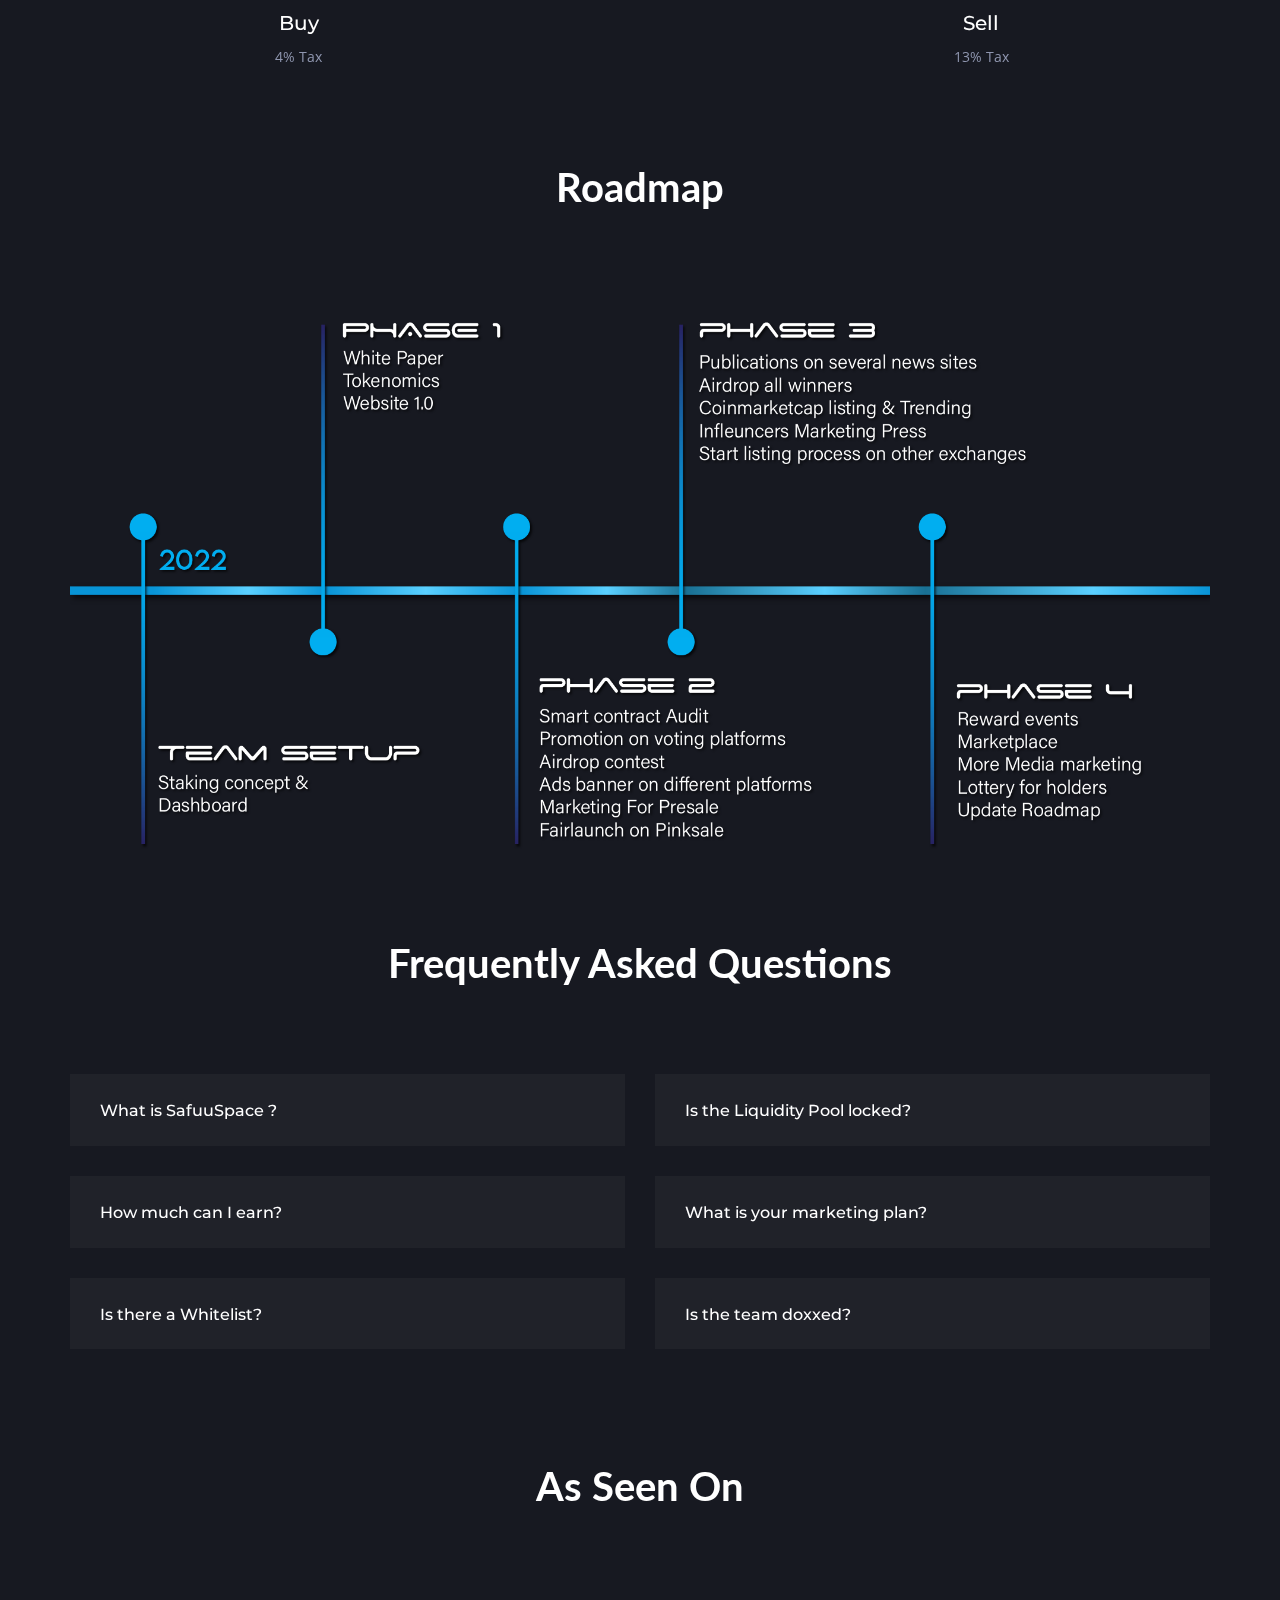
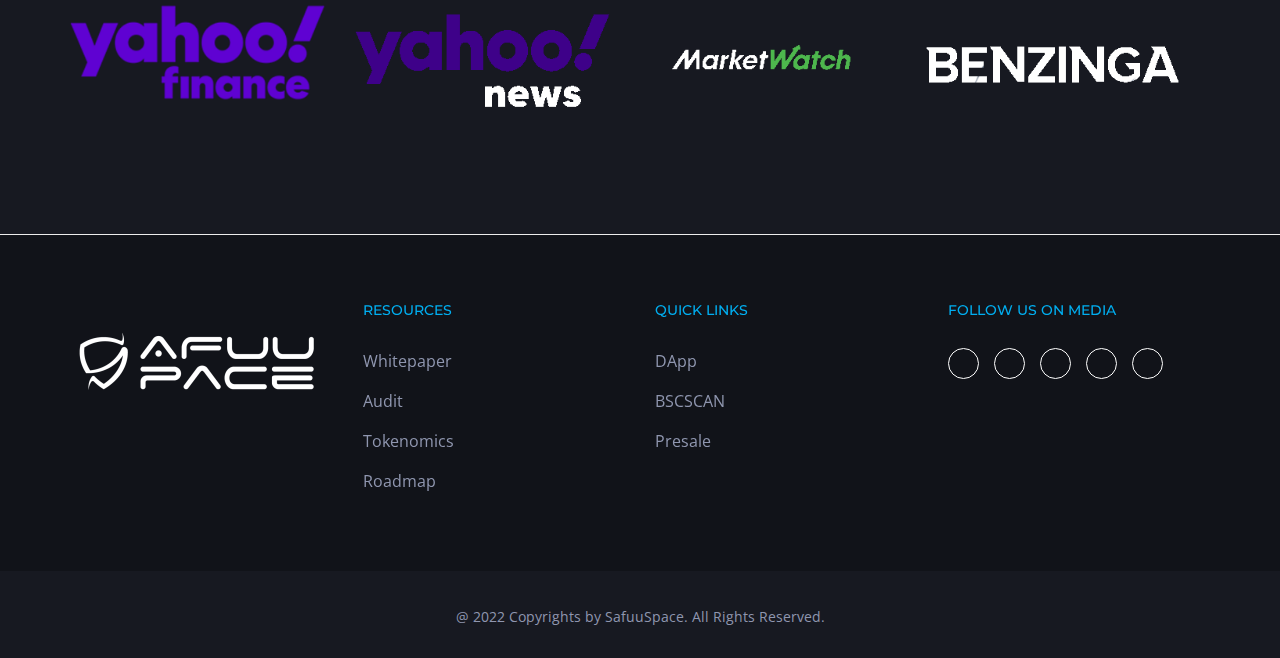
==== commit 68edee61: "updates" ====
--- a/index.html
+++ b/index.html
@@ -134,19 +134,23 @@
                     <div class="featured-slider-section" id="partners">
                         <div class="container">
                             <div class="row">
-                                <div class="col-md-4 text-center">
+                                <div class="col-md-3 text-center">
                                     <img src="images/safuuspace/partners/pinksale.png">
                                 </div>
-                                <div class="col-md-4 text-center">
+                                <div class="col-md-3 text-center">
                                     <a target="_blank" href="https://bscscan.com/token/0xebe216435c5975358b17f60c5a81025b80dd0210" rel="noopener noreferrer">
                                         <img src="images/safuuspace/partners/BSC-scan.png">
                                     </a>
                                 </div>
-                                <div class="col-md-4 text-center">
-                                    <img src="images/safuuspace/partners/certic.png">
-                                </div>
-                                <div class="col-md-3 d-none text-center">
-                                    <img src="images/safuuspace/partners/pancakeswape.webp">
+                                <div class="col-md-3 text-center">
+                                    <a target="_blank" href="https://github.com/solidproof/projects/blob/main/SafuuSpace/SmartContract_Audit_Solidproof_SafuuSpace.pdf" rel="noopener noreferrer">
+                                        <img src="images/safuuspace/partners/solidproof.png">
+                                    </a>
+                                </div>
+                                <div class="col-md-3 text-center">
+                                    <a target="_blank" href="https://nomics.com/assets/sfsp-safuu-space" rel="noopener noreferrer">
+                                        <img src="images/safuuspace/partners/nomics.png">
+                                    </a>
                                 </div>
                             </div>
                         </div>
@@ -181,7 +185,7 @@
                                 <a class="btn-whitepaper" target="_blank" href="whitepaper.pdf">Whitepaper <i class="fas fa-file-pdf"></i></a>
                             </div>
                             <div class="col-md-6 text-center">
-                                <a class="btn-audit" href="#">Audit <i class="fab fa-github"></i></a>
+                                <a class="btn-audit" href="https://github.com/solidproof/projects/blob/main/SafuuSpace/SmartContract_Audit_Solidproof_SafuuSpace.pdf">Audit <i class="fab fa-github"></i></a>
                             </div>
                         </div>
                     </div>
@@ -454,7 +458,7 @@
                                     </div>
                                     <ul>
                                         <li><a target="_blank" href="whitepaper.pdf">Whitepaper</a></li>
-                                        <li><a target="_blank" href="whitepaper.pdf">Audit</a></li>
+                                        <li><a target="_blank" href="https://github.com/solidproof/projects/blob/main/SafuuSpace/SmartContract_Audit_Solidproof_SafuuSpace.pdf">Audit</a></li>
                                         <li><a href="#tokenomics">Tokenomics</a></li>
                                         <li><a href="#roadmap">Roadmap</a></li>
                                     </ul>
@@ -467,8 +471,8 @@
                                         <h5 class="title th-cl">Quick Links</h5>
                                     </div>
                                     <ul>
-                                        <li><a target="_blank" href="#">dApp</a></li>
-                                        <li><a target="_blank" href="#">BSCSCAN</a></li>
+                                        <li><a target="_blank" href="https://app.safuuspace.com">dApp</a></li>
+                                        <li><a target="_blank" href="https://bscscan.com/token/0xebe216435c5975358b17f60c5a81025b80dd0210">BSCSCAN</a></li>
                                         <li><a target="_blank" href="#">Presale</a></li>
                                     </ul>
                                 </div>
@@ -486,7 +490,6 @@
                                             <li><a target="_blank" href="https://twitter.com/Safuuspace"><i class="fab fa-twitter"></i></a></li>
                                             <li><a target="_blank" href="https://www.reddit.com/user/safuuspace"><i class="fab fa-reddit"></i></a></li>
                                             <li><a target="_blank" href="https://github.com/safuuspace"><i class="fab fa-github"></i></a></li>
-                                            
                                         </ul>
                                     </div>
                                 </div>
--- a/css/responsive.css
+++ b/css/responsive.css
@@ -21,7 +21,7 @@
 	.d-992-min-none {
 		display: none!important;
 	}
-	.mobile-header-icon {
+	.header-mobile-icon {
 		display: none!important;
 	}
 }
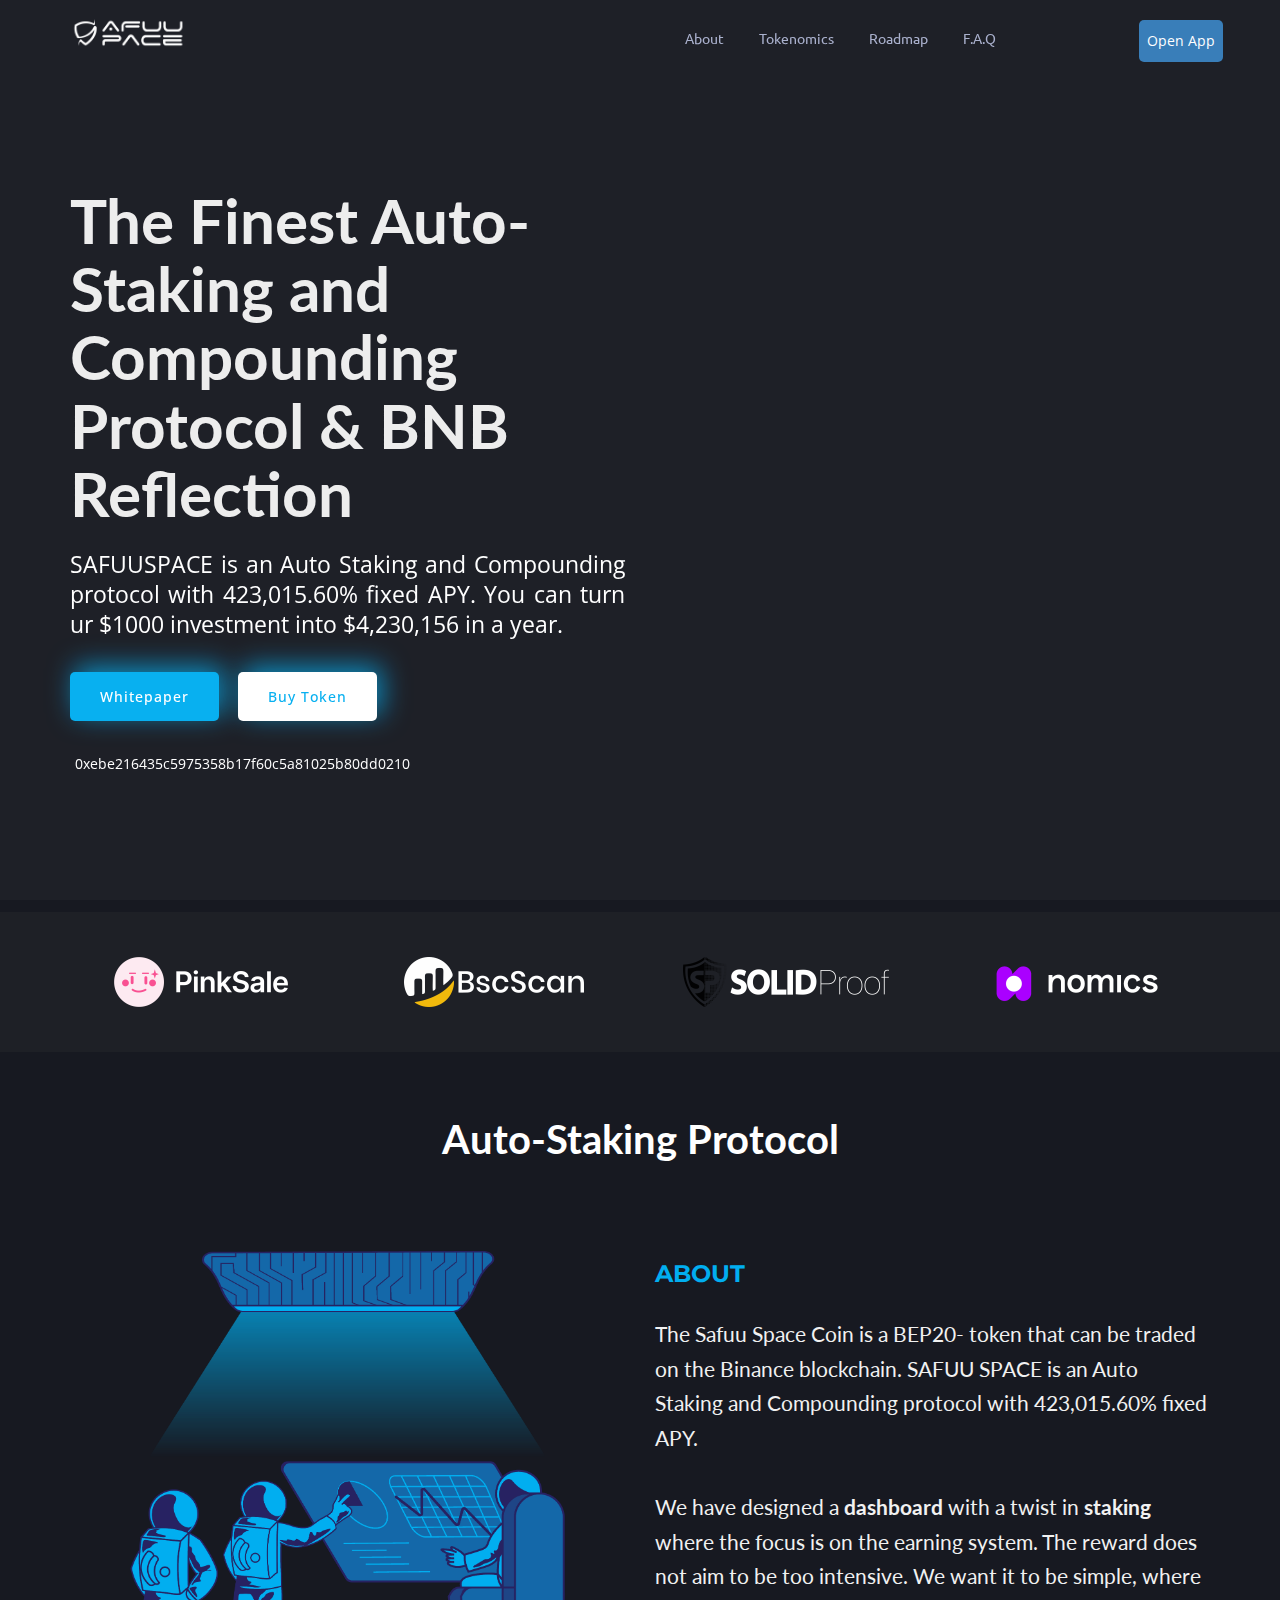
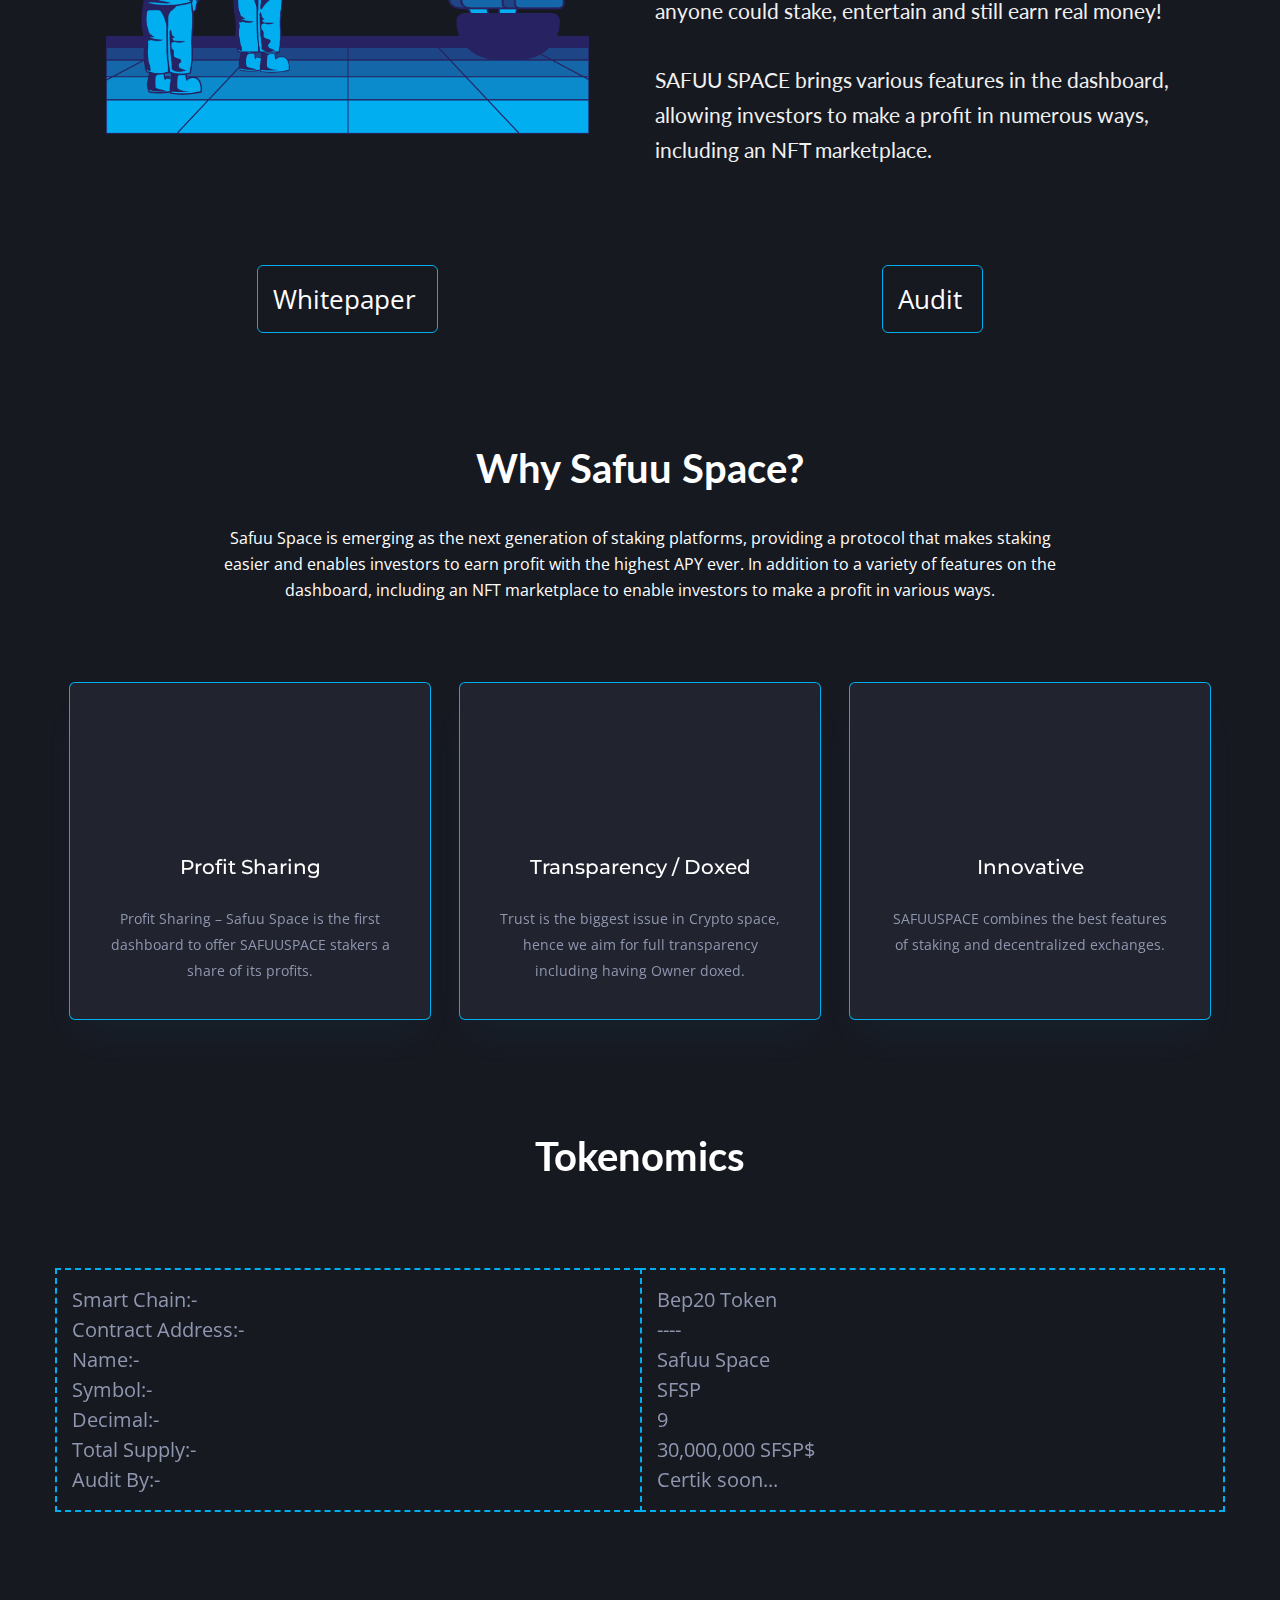
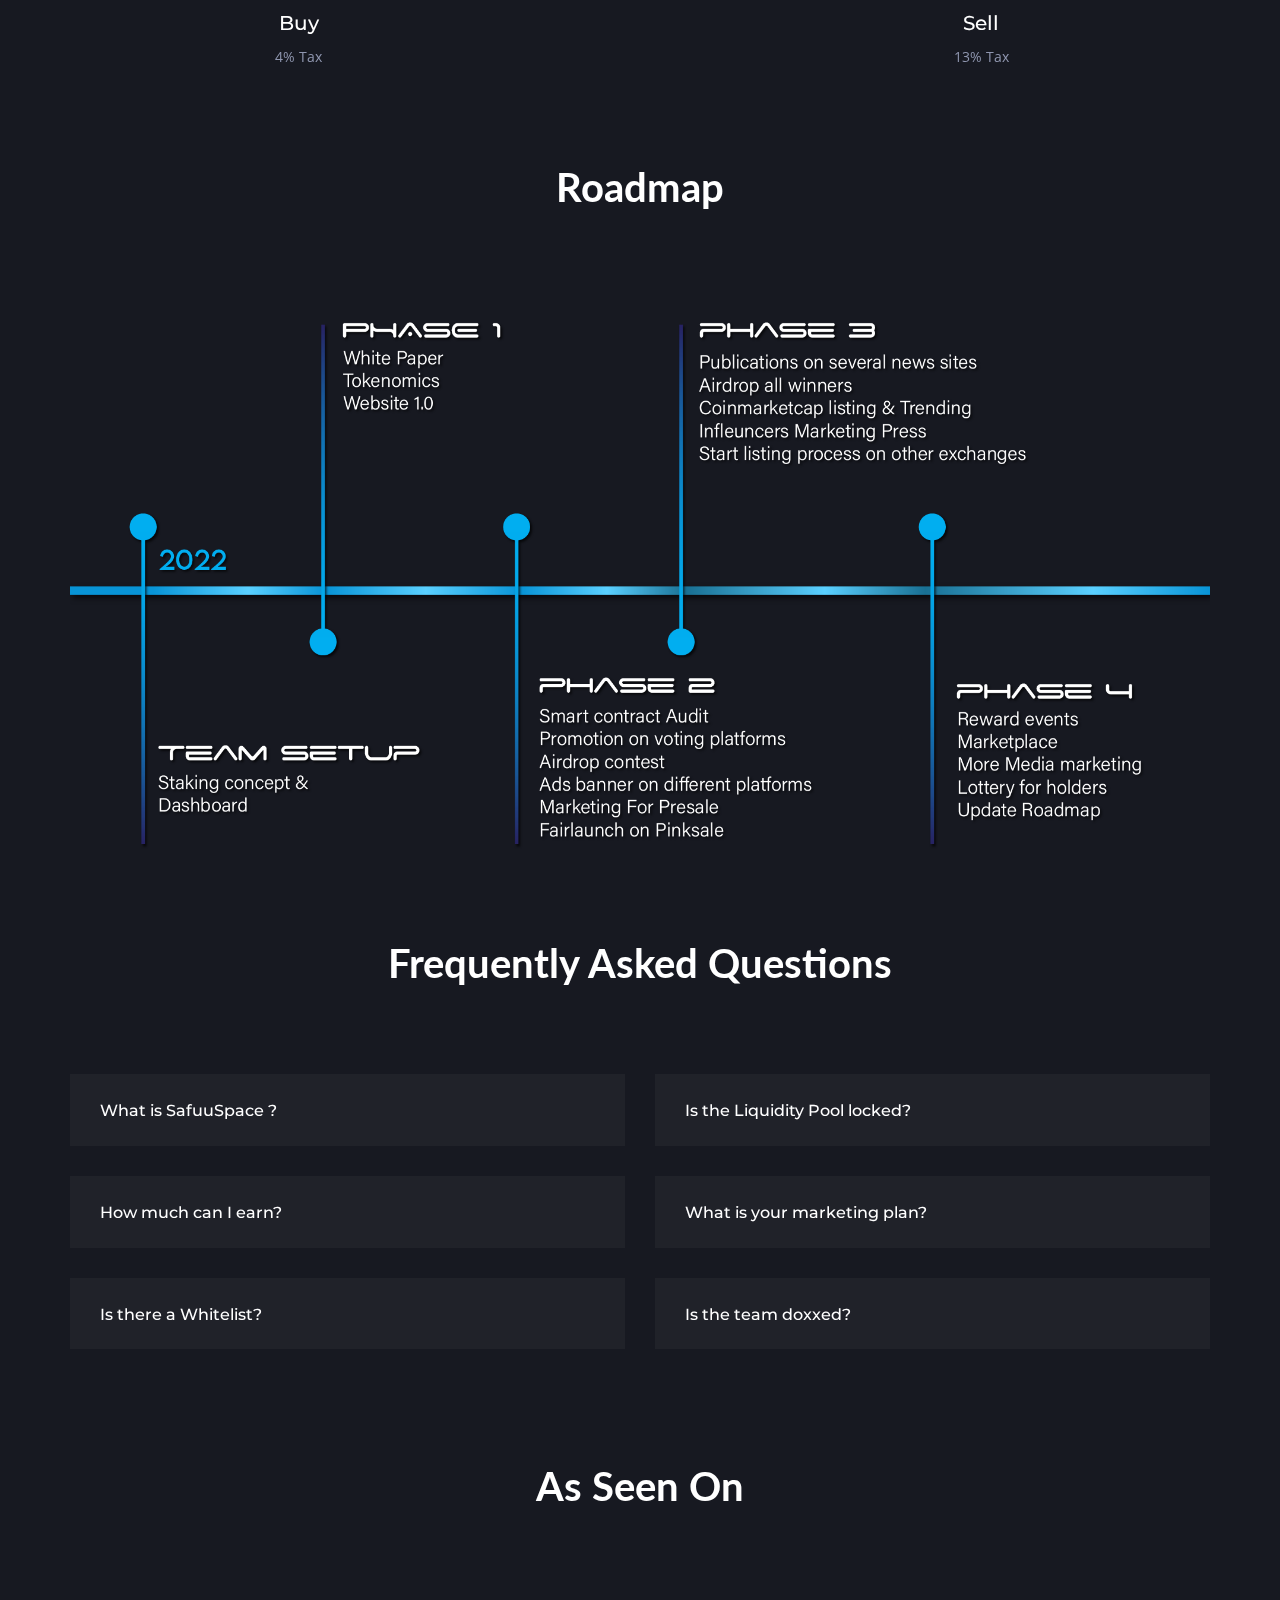
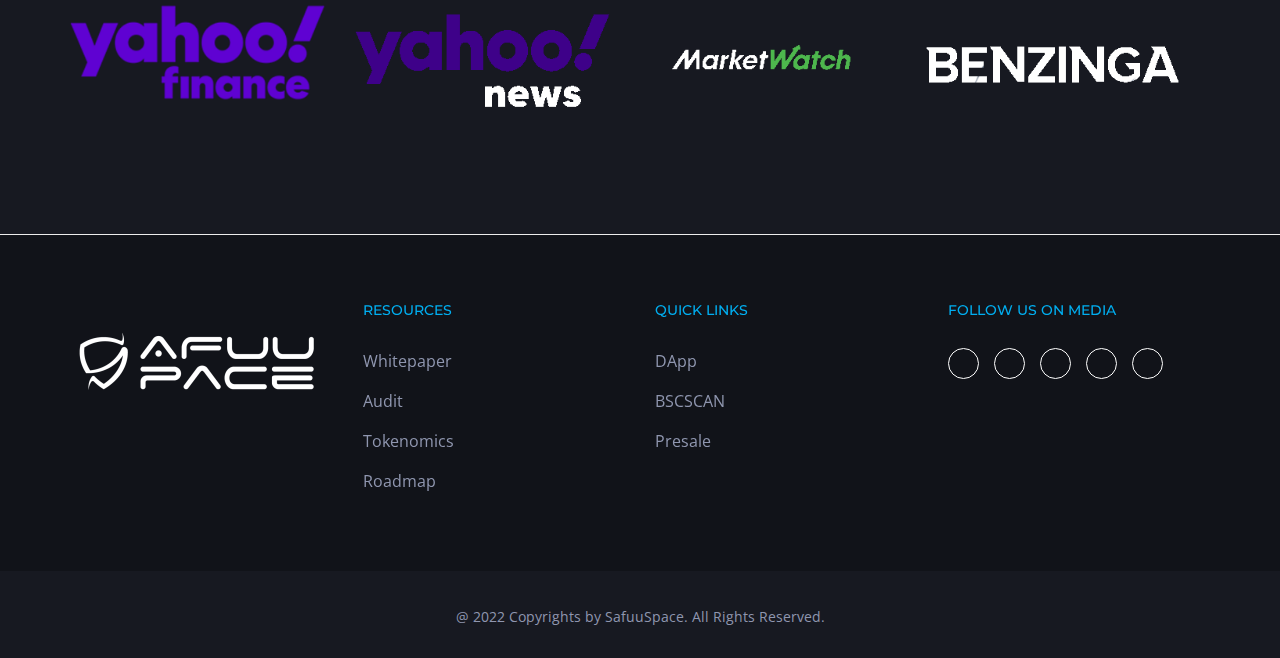
==== commit ce9112cc: "updates" ====
--- a/index.html
+++ b/index.html
@@ -135,7 +135,9 @@
                         <div class="container">
                             <div class="row">
                                 <div class="col-md-3 text-center">
-                                    <img src="images/safuuspace/partners/pinksale.png">
+                                    <a target="_blank" href="https://www.pinksale.finance/#/launchpad/0x85413dD1936329632198D03733Ff0523BBd91112?chain=BSC" rel="noopener noreferrer">
+                                        <img src="images/safuuspace/partners/pinksale.png">
+                                    </a>
                                 </div>
                                 <div class="col-md-3 text-center">
                                     <a target="_blank" href="https://bscscan.com/token/0xebe216435c5975358b17f60c5a81025b80dd0210" rel="noopener noreferrer">
@@ -392,42 +394,42 @@
                     <!-- Featured Item Section Start -->
                     <div class="featured-slider-section mb-60" id="featured">
                         <div class="container">
-                            <!-- Simple Heading Start -->
+                        <!-- Simple Heading Start -->
                         <h2 class="section-title text-center"> As Seen On </h2>
                             <!-- Simple Heading End -->
                             <div class="row featured-slider pt-5">
                                 <div class="col-md-3">
                                     <!-- Featured Thumb Start -->
                                     <div class="featured-thumb">
-                                        <a href="#"><img src="images/safuuspace/featured/yahoo-finance.png" alt=""></a>
+                                        <a href="https://finance.yahoo.com/news/safuu-space-launches-crypto-highest-071700068.html"><img src="images/safuuspace/featured/yahoo-finance.png" alt=""></a>
                                     </div>
                                     <!-- Featured Thumb End -->
                                 </div>
                                 <div class="col-md-3">
                                     <!-- Featured Thumb Start -->
                                     <div class="featured-thumb">
-                                        <a href="#"><img src="images/safuuspace/featured/yahoo-news.png" alt=""></a>
+                                        <a href="https://news.yahoo.com/safuu-space-launches-crypto-highest-071700068.html"><img src="images/safuuspace/featured/yahoo-news.png" alt=""></a>
                                     </div>
                                     <!-- Featured Thumb End -->
                                 </div>
                                 <div class="col-md-3">
                                     <!-- Featured Thumb Start -->
                                     <div class="featured-thumb">
-                                        <a href="#"><img src="images/safuuspace/featured/marketwatch.png" alt=""></a>
+                                        <a href="https://www.marketwatch.com/press-release/safuu-space-launches-cryptos-highest-paying-defi-yield-of-423k-apy-2022-03-29"><img src="images/safuuspace/featured/marketwatch.png" alt=""></a>
                                     </div>
                                     <!-- Featured Thumb End -->
                                 </div>
                                 <div class="col-md-3">
                                     <!-- Featured Thumb Start -->
                                     <div class="featured-thumb">
-                                        <a href="#"><img src="images/safuuspace/featured/benzinga.png" alt=""></a>
+                                        <a href="https://www.benzinga.com/pressreleases/22/03/g26339416/safuu-space-launches-cryptos-highest-paying-defi-yield-of-423k-apy"><img src="images/safuuspace/featured/benzinga.png" alt=""></a>
                                     </div>
                                     <!-- Featured Thumb End -->
                                 </div>
                                 <div class="col-md-3">
                                     <!-- Featured Thumb Start -->
                                     <div class="featured-thumb">
-                                        <a href="#"><img src="images/safuuspace/featured/dkoding.png" alt=""></a>
+                                        <a href="https://money.yahoo.com/safuu-space-launches-crypto-highest-071700068.html"><img src="images/safuuspace/featured/yahoo-money.png" alt=""></a>
                                     </div>
                                     <!-- Featured Thumb End -->
                                 </div>
@@ -473,7 +475,7 @@
                                     <ul>
                                         <li><a target="_blank" href="https://app.safuuspace.com">dApp</a></li>
                                         <li><a target="_blank" href="https://bscscan.com/token/0xebe216435c5975358b17f60c5a81025b80dd0210">BSCSCAN</a></li>
-                                        <li><a target="_blank" href="#">Presale</a></li>
+                                        <li><a target="_blank" href="https://www.pinksale.finance/#/launchpad/0x85413dD1936329632198D03733Ff0523BBd91112?chain=BSC">Presale</a></li>
                                     </ul>
                                 </div>
                             </div>
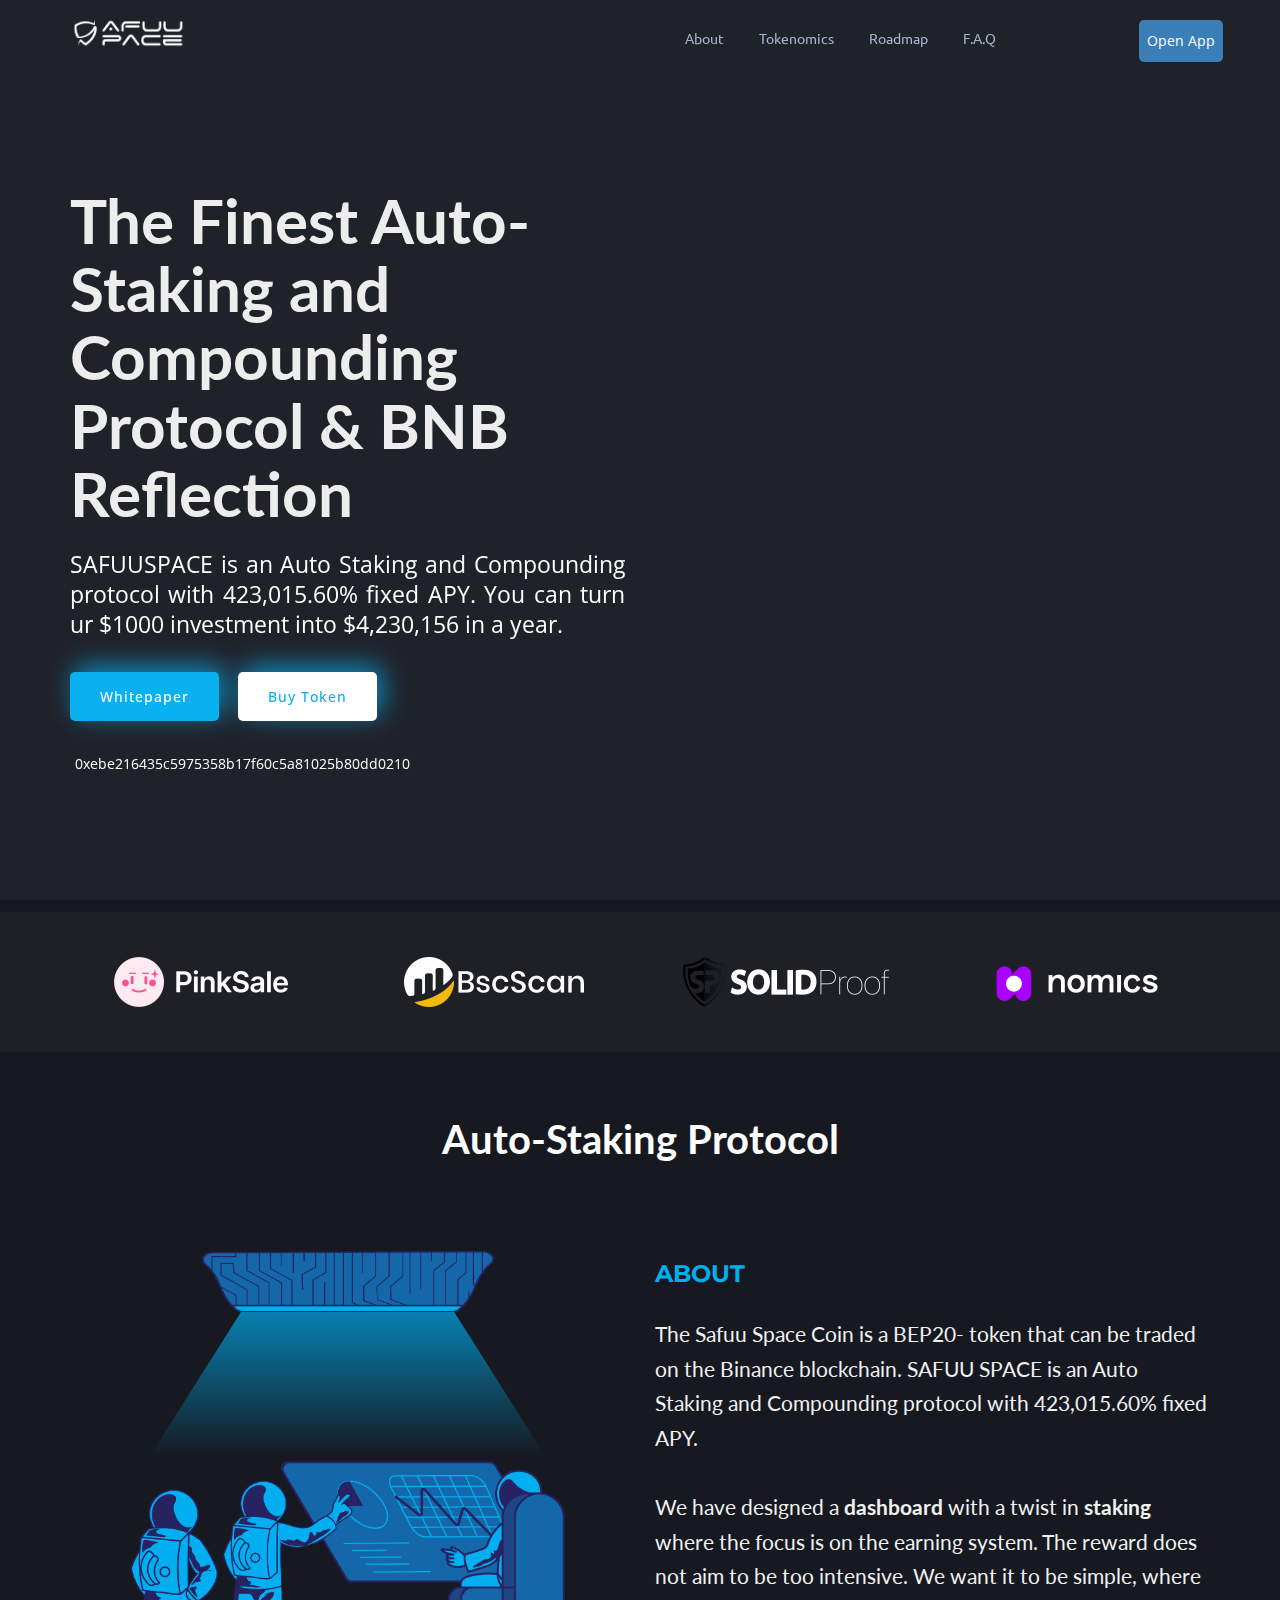
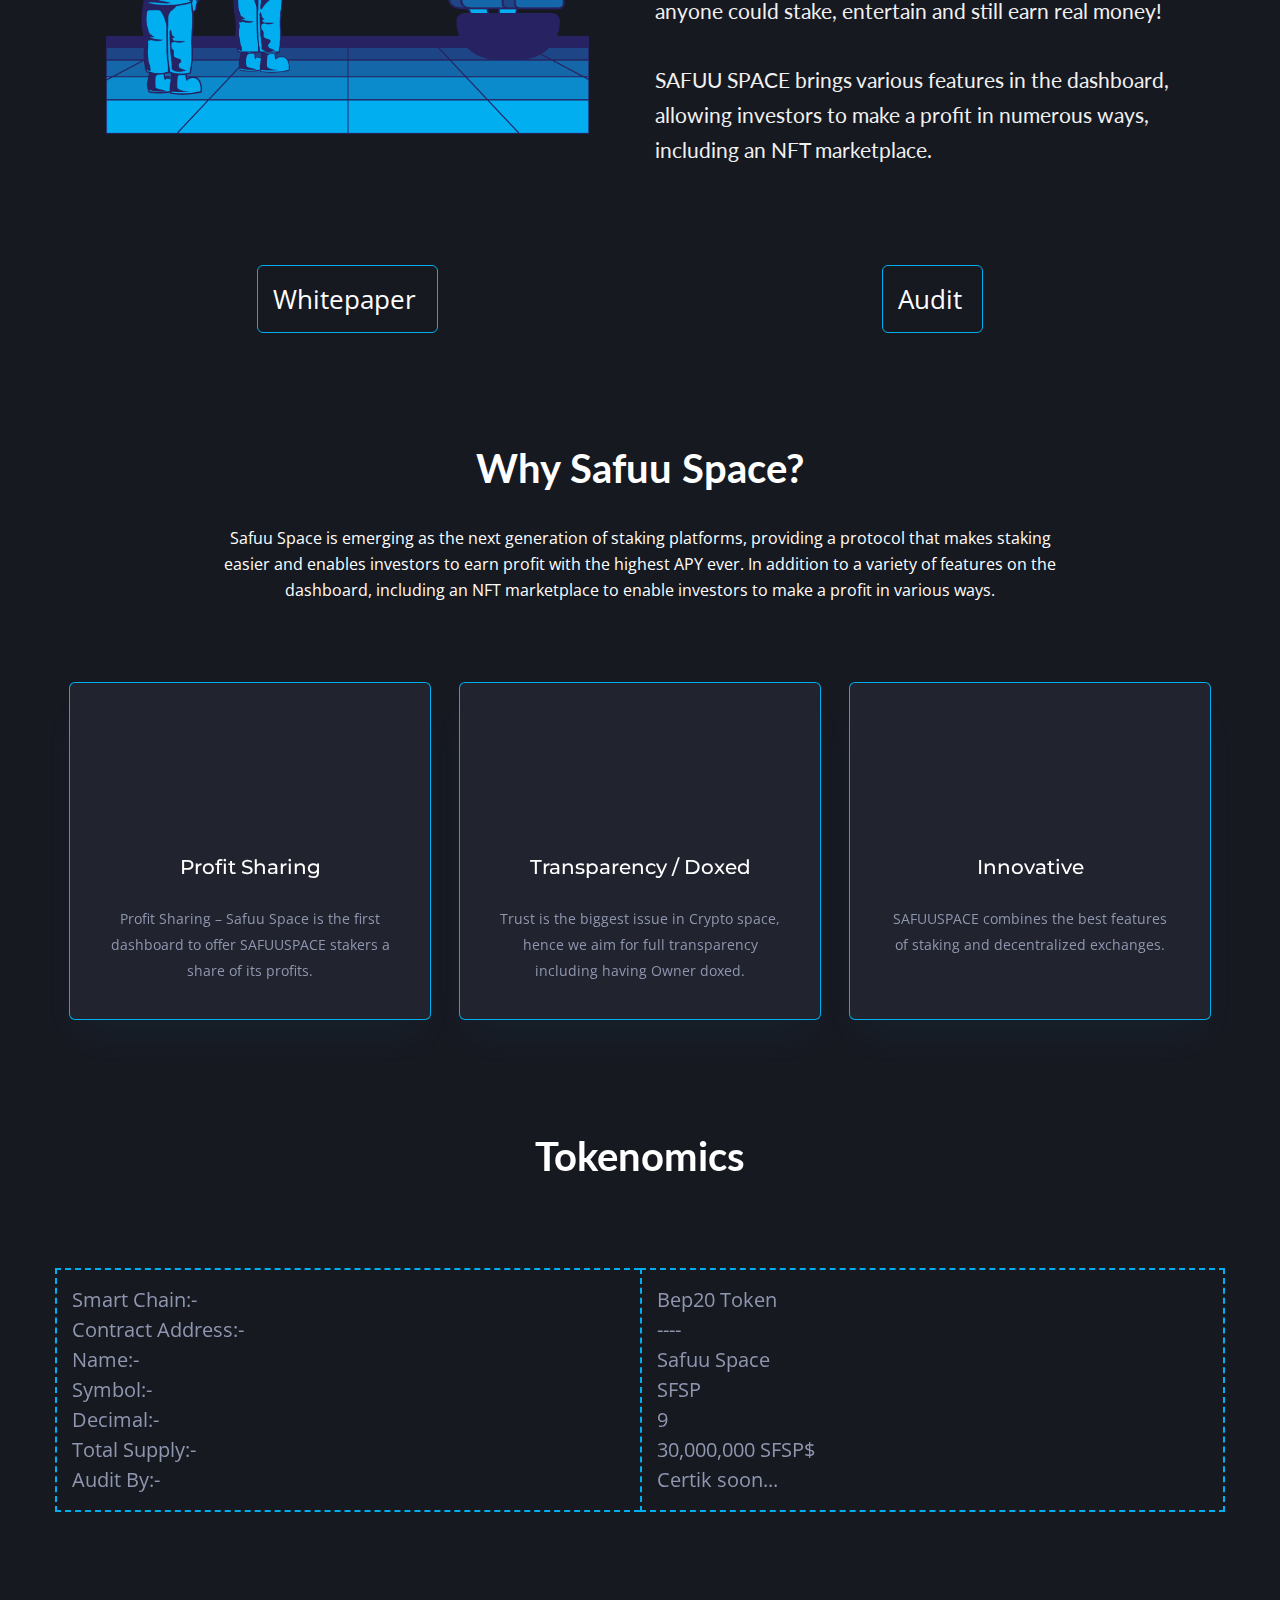
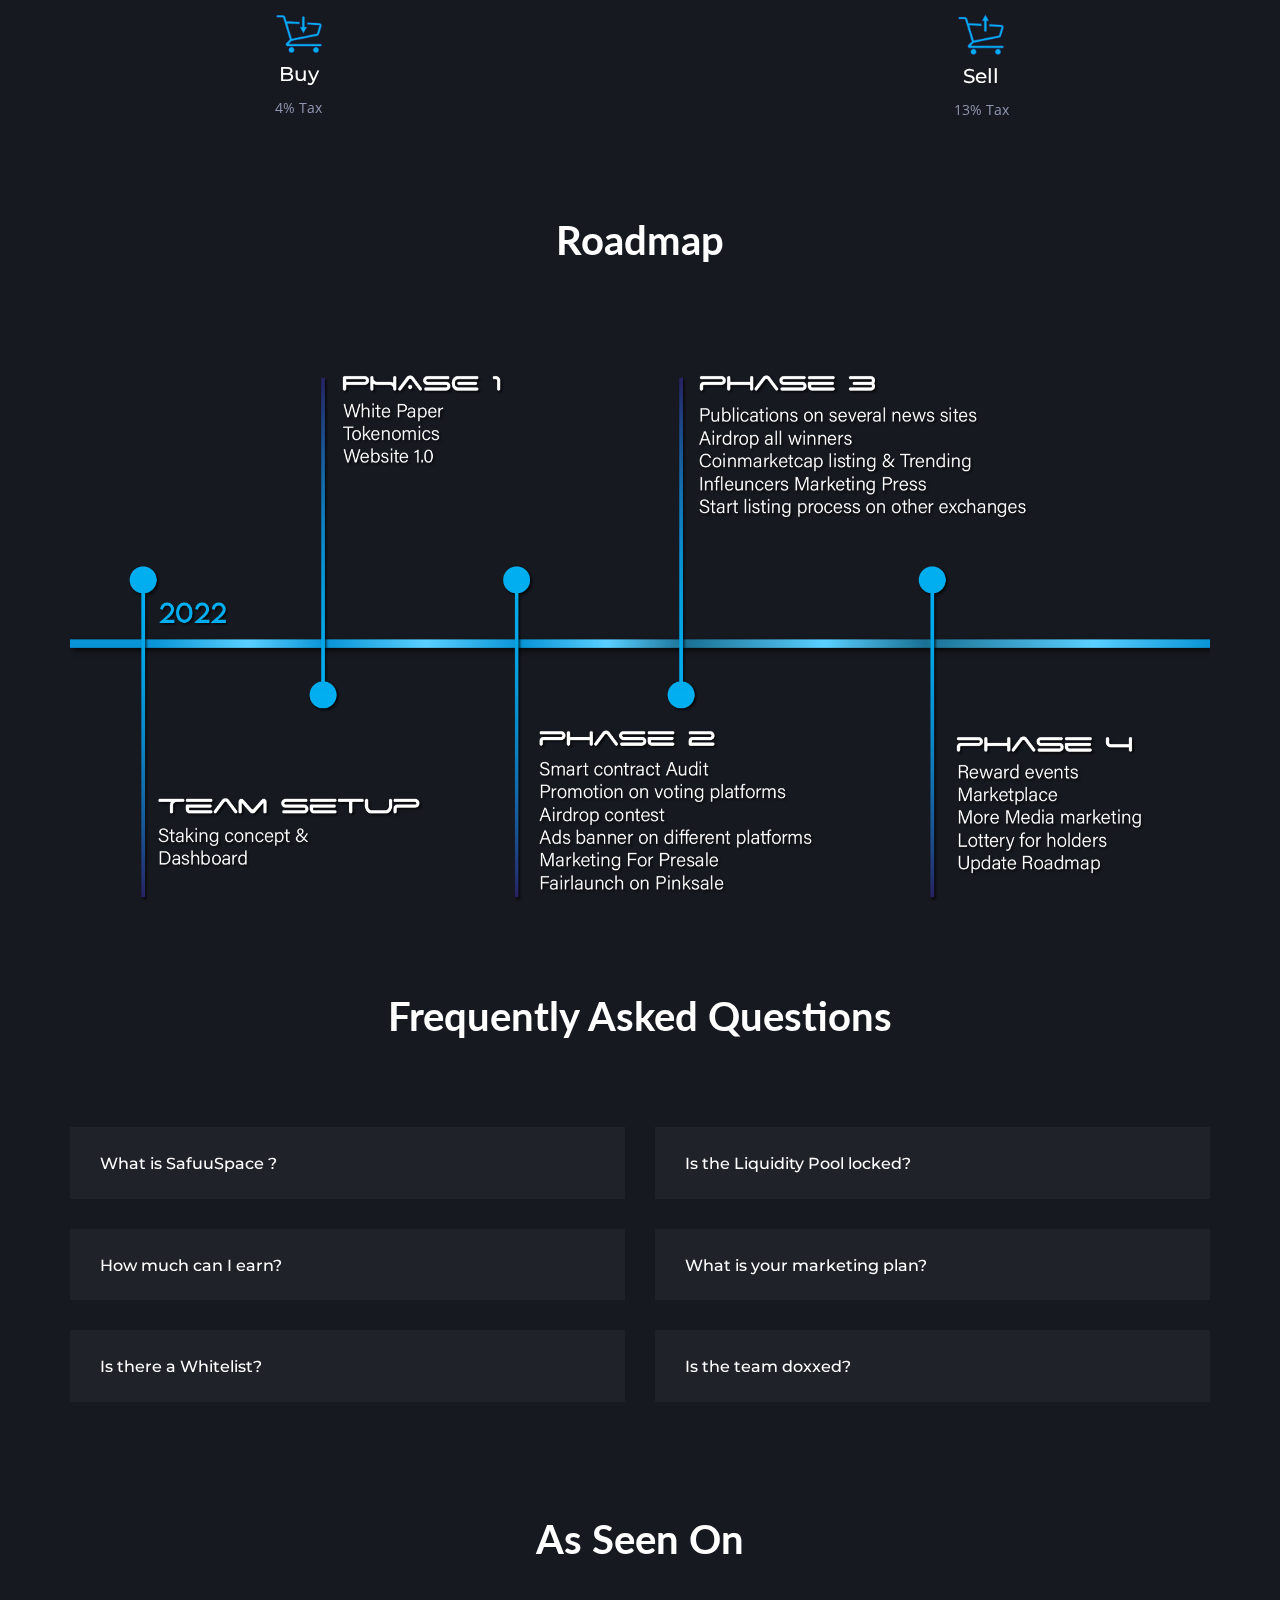
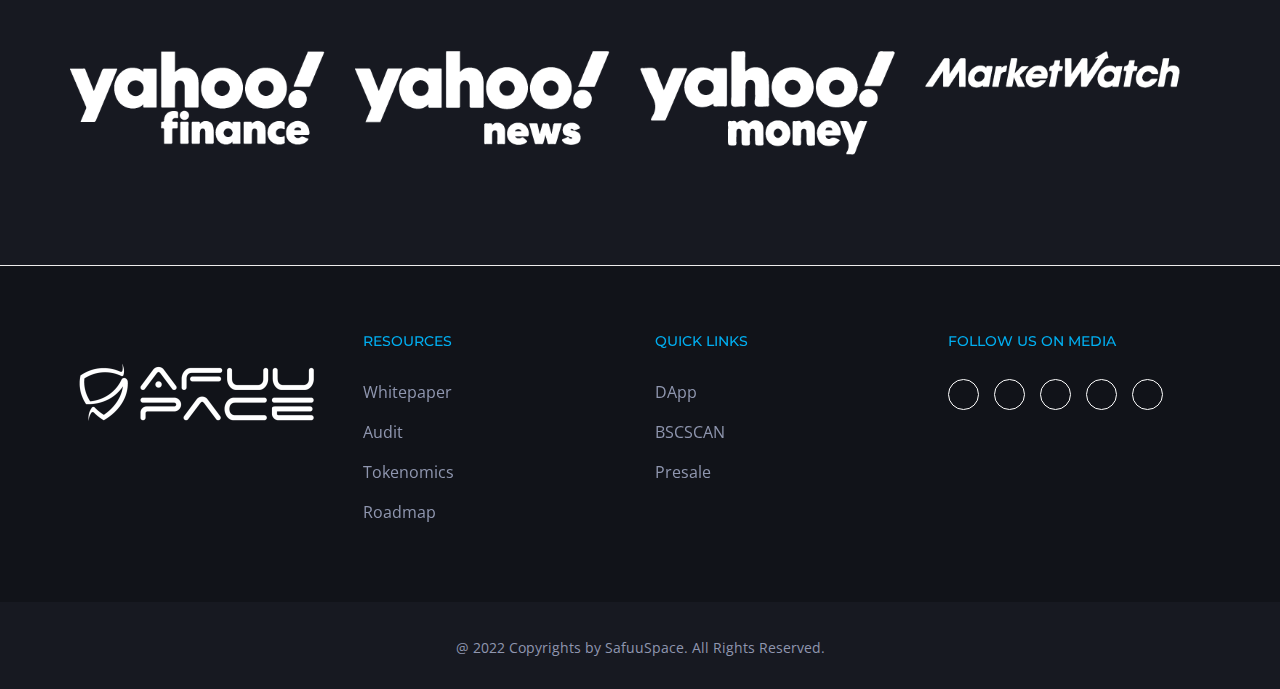
==== commit ab179fc4: "updates" ====
--- a/index.html
+++ b/index.html
@@ -266,7 +266,8 @@
                         <div class="row pt-5">
                             <!-- Buy -->
                             <div class="col-md-5 text-center">
-                                <h3><i class="fas fa-money-check-alt fa-2x"></i></h3>
+                                <!-- <h3><i class="fas fa-money-check-alt fa-2x"></i></h3> -->
+                                <h3><img class="buy-sell" src="images/safuuspace/BUY.png" alt=""></h3>
                                 <h5>Buy</h5>
                                 <p>4% Tax</p>
                             </div>
@@ -275,7 +276,8 @@
                             </div>
                             <!-- Sell -->
                             <div class="col-md-5 text-center">
-                                <h3><i class="fas fa-money-check fa-2x"></i></h3>
+                                <!-- <h3><i class="fas fa-money-check fa-2x"></i></h3> -->
+                                <h3><img class="buy-sell" src="images/safuuspace/SELL.png" alt=""></h3>
                                 <h5>Sell</h5>
                                 <p>13% Tax</p>
                             </div>
@@ -401,35 +403,42 @@
                                 <div class="col-md-3">
                                     <!-- Featured Thumb Start -->
                                     <div class="featured-thumb">
-                                        <a href="https://finance.yahoo.com/news/safuu-space-launches-crypto-highest-071700068.html"><img src="images/safuuspace/featured/yahoo-finance.png" alt=""></a>
+                                        <a href="https://finance.yahoo.com/news/safuu-space-launches-crypto-highest-071700068.html"><img src="images/safuuspace/featured-v2/YAHOOfinance.png" alt=""></a>
                                     </div>
                                     <!-- Featured Thumb End -->
                                 </div>
                                 <div class="col-md-3">
                                     <!-- Featured Thumb Start -->
                                     <div class="featured-thumb">
-                                        <a href="https://news.yahoo.com/safuu-space-launches-crypto-highest-071700068.html"><img src="images/safuuspace/featured/yahoo-news.png" alt=""></a>
+                                        <a href="https://news.yahoo.com/safuu-space-launches-crypto-highest-071700068.html"><img src="images/safuuspace/featured-v2/YAHOOnews.png" alt=""></a>
                                     </div>
                                     <!-- Featured Thumb End -->
                                 </div>
                                 <div class="col-md-3">
                                     <!-- Featured Thumb Start -->
                                     <div class="featured-thumb">
-                                        <a href="https://www.marketwatch.com/press-release/safuu-space-launches-cryptos-highest-paying-defi-yield-of-423k-apy-2022-03-29"><img src="images/safuuspace/featured/marketwatch.png" alt=""></a>
+                                        <a href="https://money.yahoo.com/safuu-space-launches-crypto-highest-071700068.html"><img src="images/safuuspace/featured-v2/YAHOOmoney.png" alt=""></a>
                                     </div>
                                     <!-- Featured Thumb End -->
                                 </div>
                                 <div class="col-md-3">
                                     <!-- Featured Thumb Start -->
                                     <div class="featured-thumb">
-                                        <a href="https://www.benzinga.com/pressreleases/22/03/g26339416/safuu-space-launches-cryptos-highest-paying-defi-yield-of-423k-apy"><img src="images/safuuspace/featured/benzinga.png" alt=""></a>
+                                        <a href="https://www.marketwatch.com/press-release/safuu-space-launches-cryptos-highest-paying-defi-yield-of-423k-apy-2022-03-29"><img src="images/safuuspace/featured-v2/MarketWatch.png" alt=""></a>
                                     </div>
                                     <!-- Featured Thumb End -->
                                 </div>
                                 <div class="col-md-3">
                                     <!-- Featured Thumb Start -->
                                     <div class="featured-thumb">
-                                        <a href="https://money.yahoo.com/safuu-space-launches-crypto-highest-071700068.html"><img src="images/safuuspace/featured/yahoo-money.png" alt=""></a>
+                                        <a href="https://www.benzinga.com/pressreleases/22/03/g26339416/safuu-space-launches-cryptos-highest-paying-defi-yield-of-423k-apy"><img src="images/safuuspace/featured-v2/BENZINGA.png" alt=""></a>
+                                    </div>
+                                    <!-- Featured Thumb End -->
+                                </div>
+                                <div class="col-md-3">
+                                    <!-- Featured Thumb Start -->
+                                    <div class="featured-thumb">
+                                        <a href="https://www.globenewswire.com/news-release/2022/03/29/2411537/0/en/Safuu-Space-Launches-Crypto-s-Highest-Paying-DeFi-Yield-of-423K-APY.html"><img src="images/safuuspace/featured-v2/GlobeNewswire.png" alt=""></a>
                                     </div>
                                     <!-- Featured Thumb End -->
                                 </div>
--- a/style.css
+++ b/style.css
@@ -2069,4 +2069,7 @@
 .header-mobile-icon a {
     text-align: center!important;
     border: unset!important;
+}
+img.buy-sell {
+    max-width: 10%;
 }